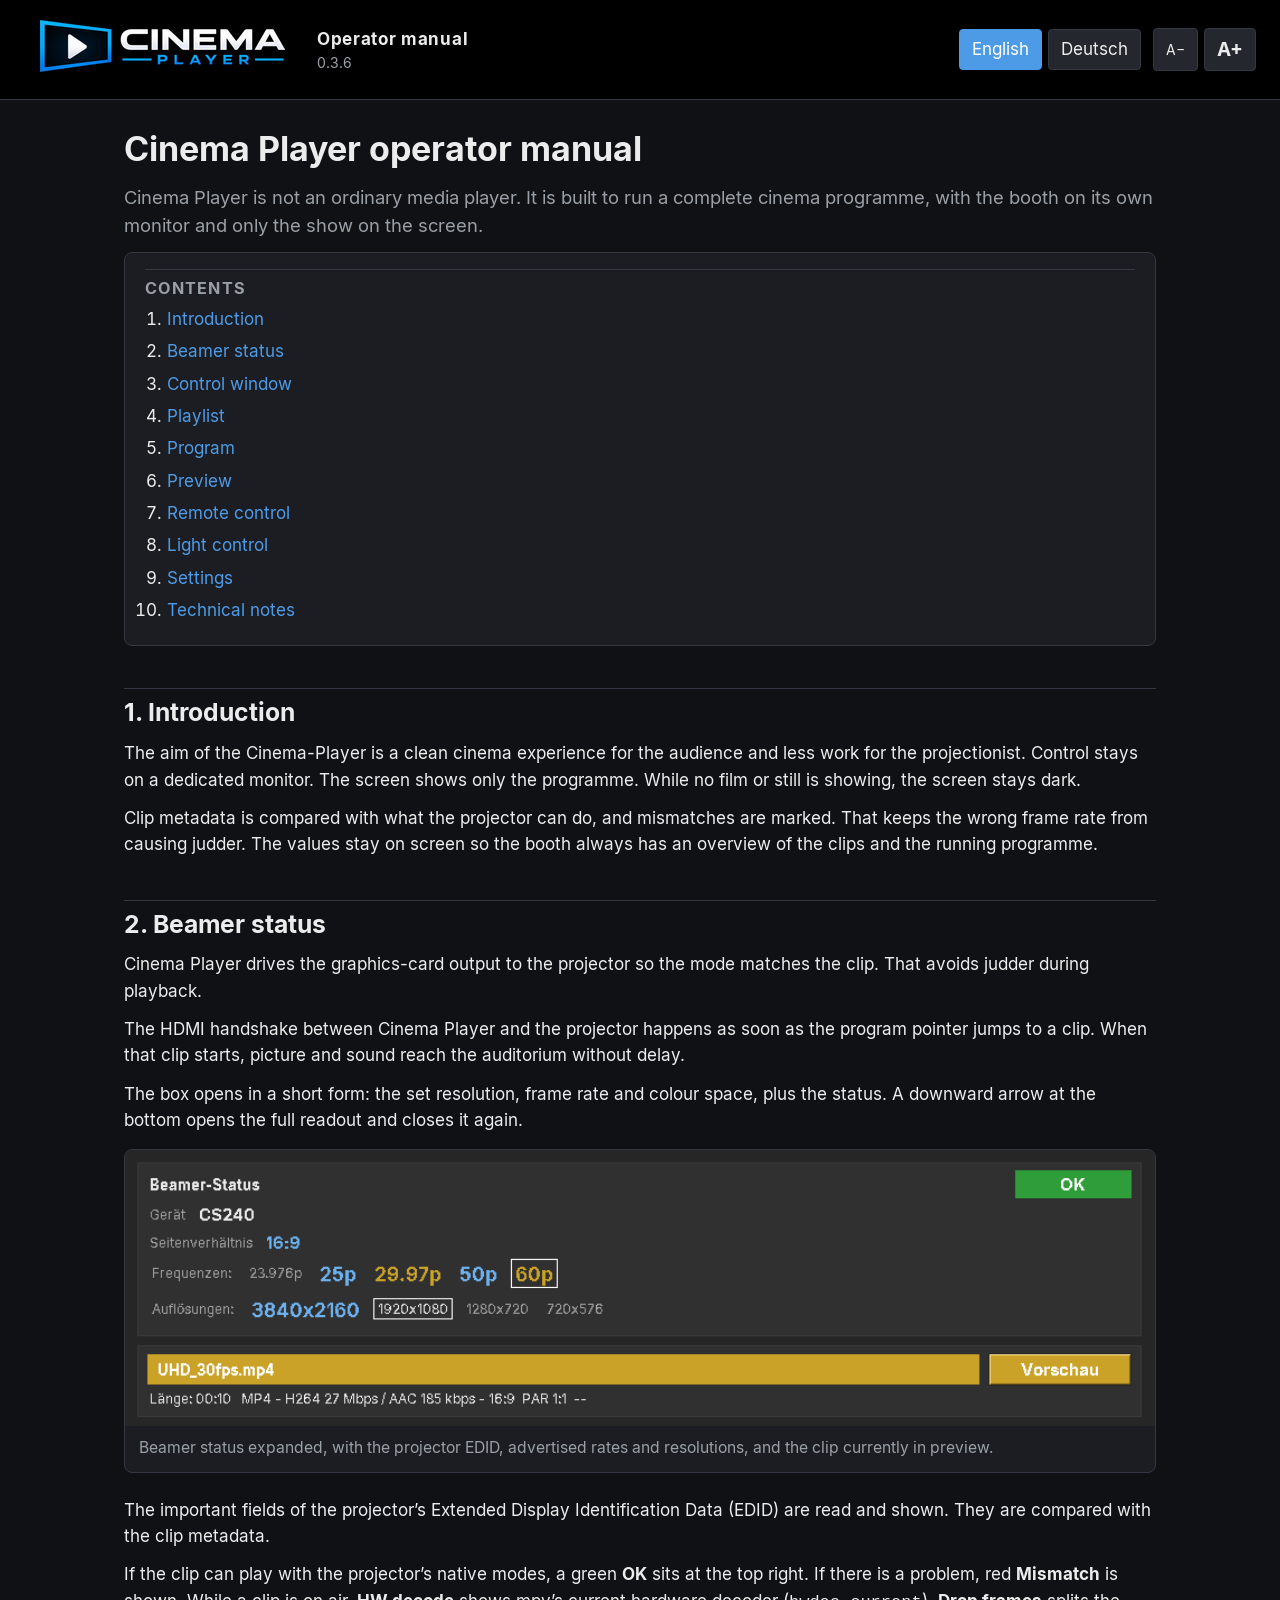
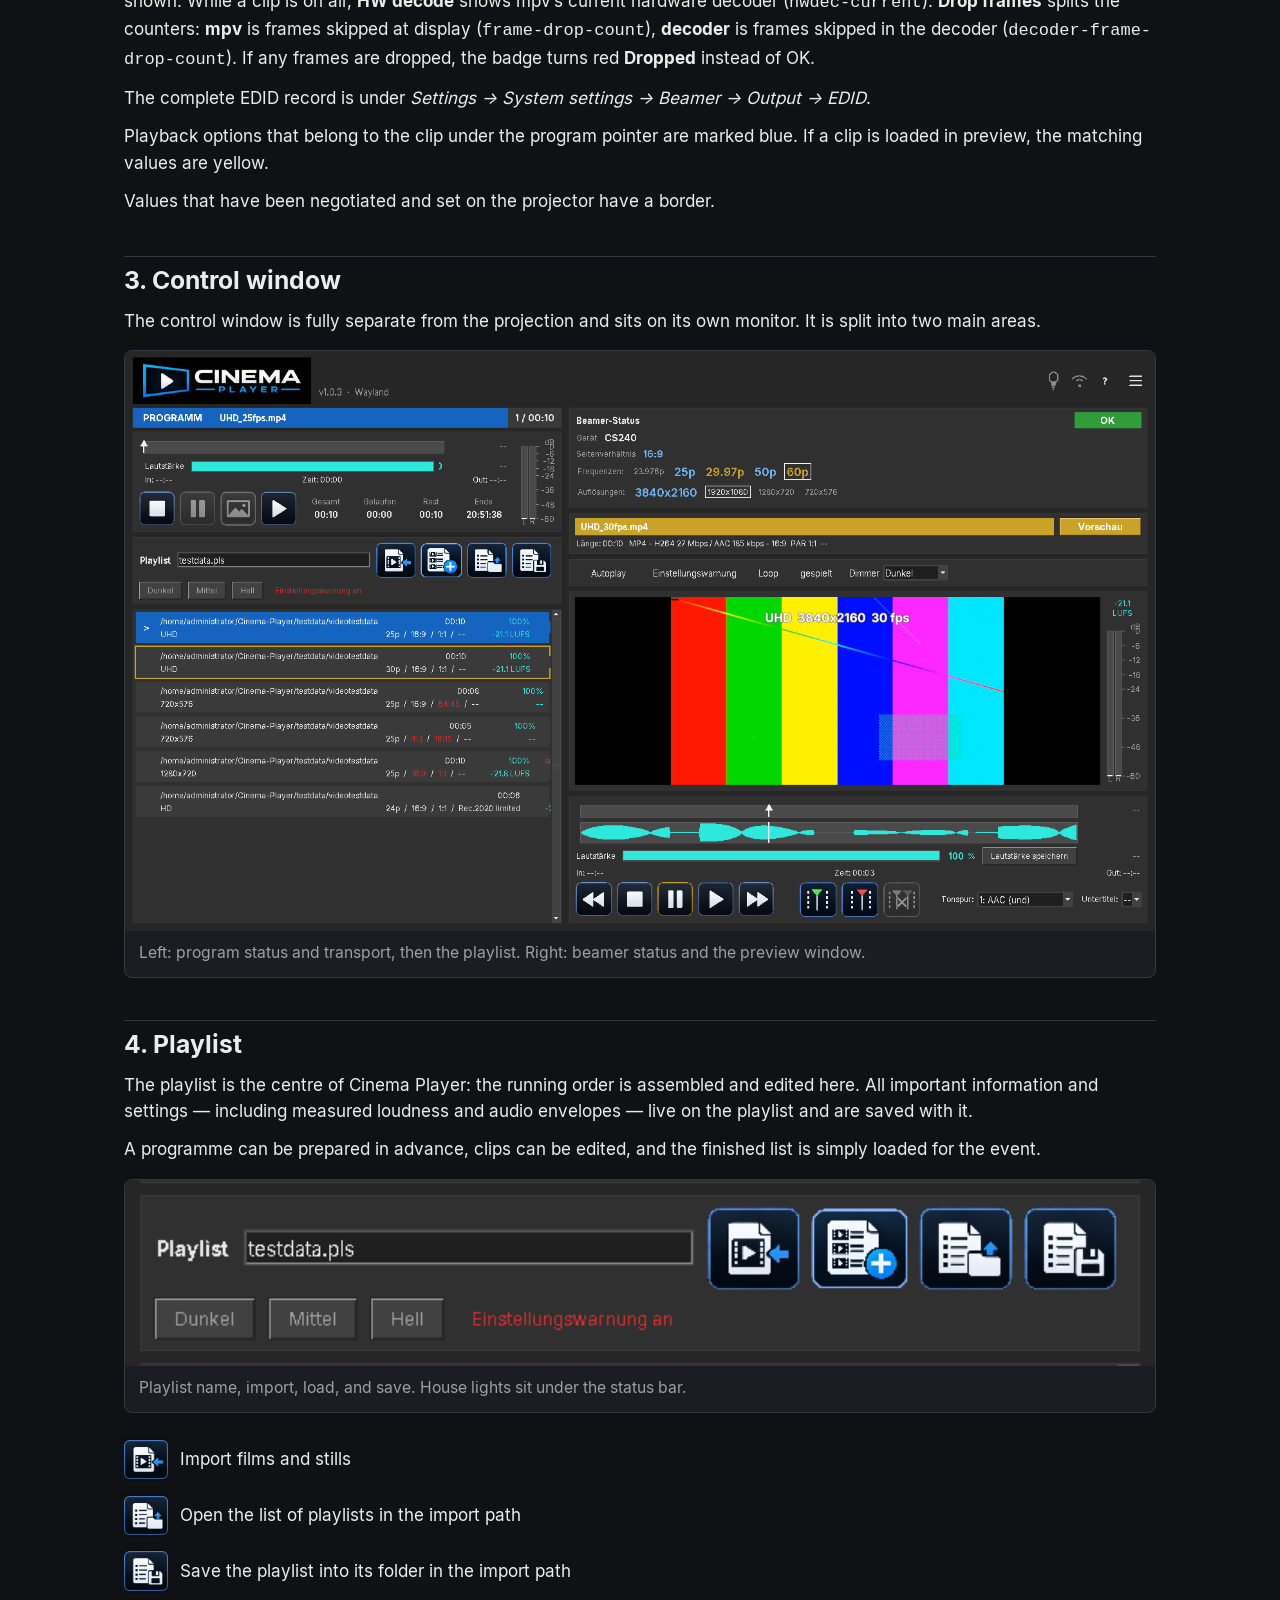
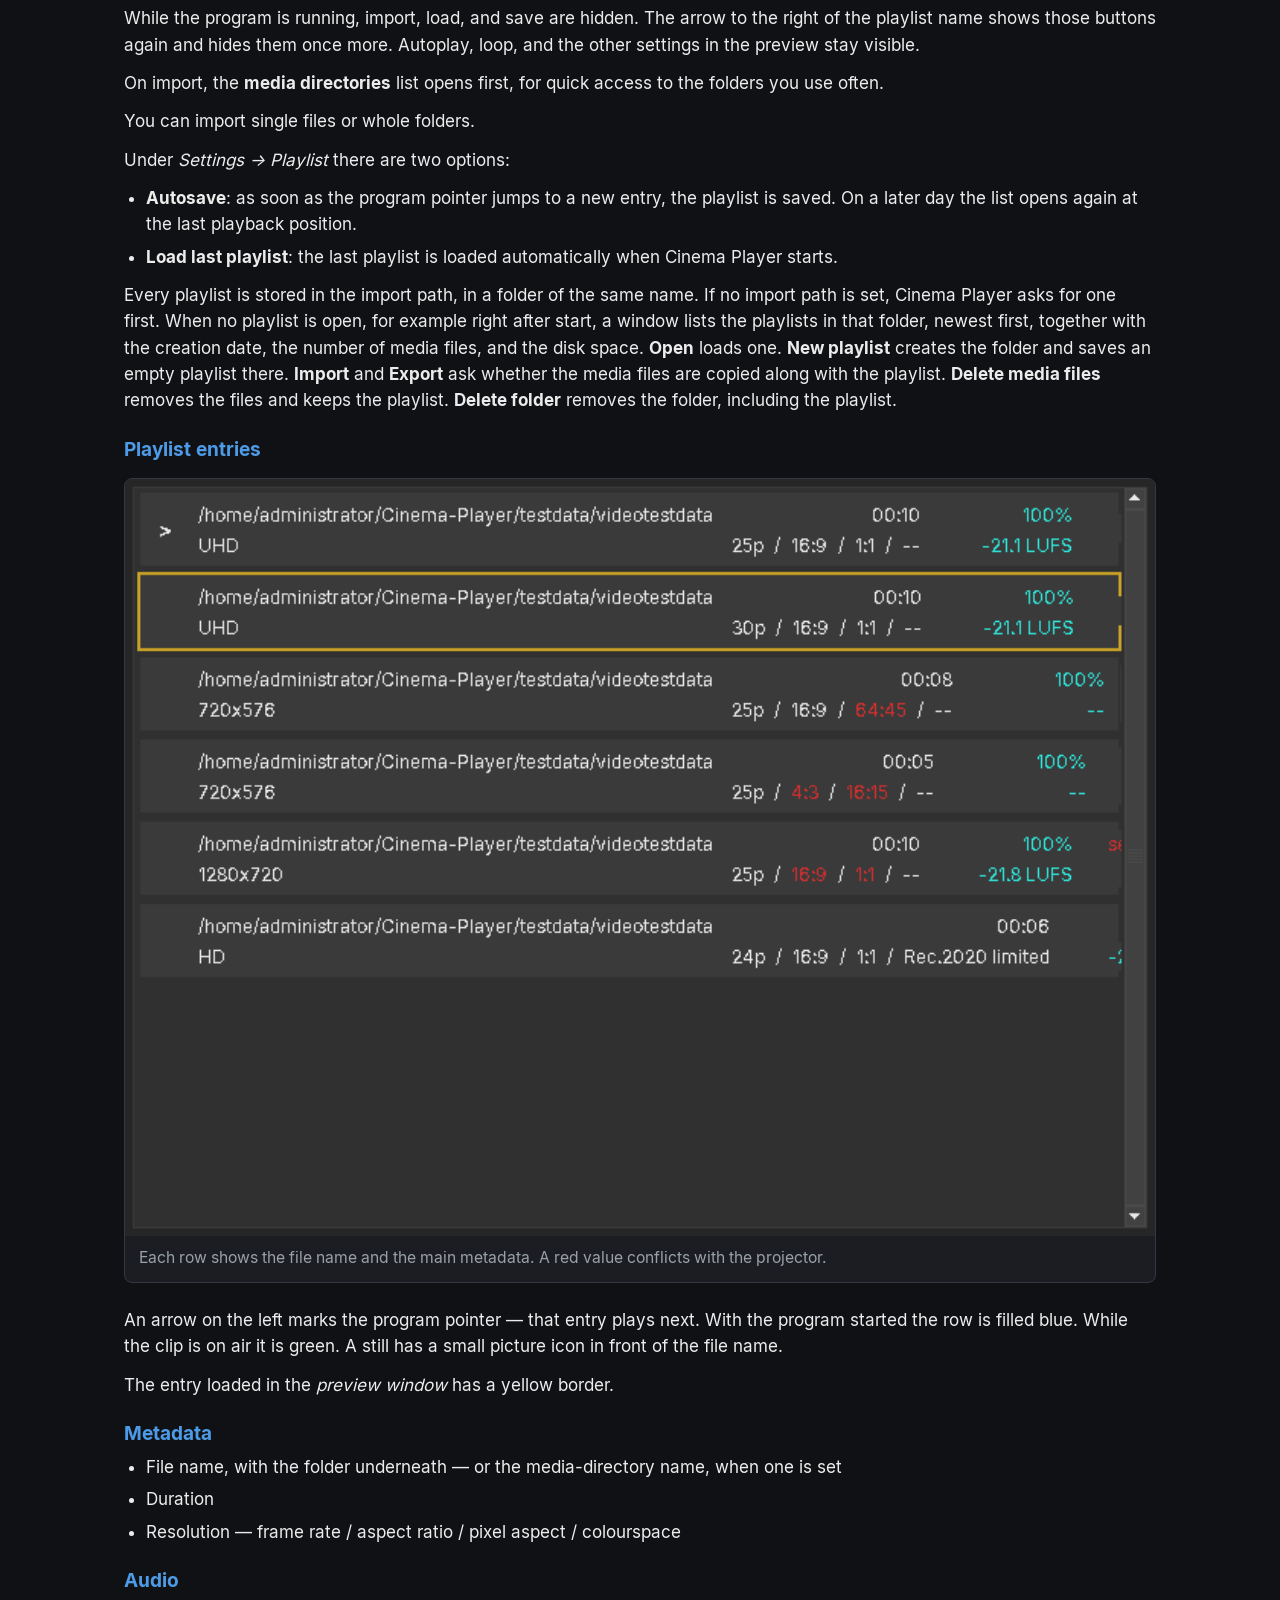
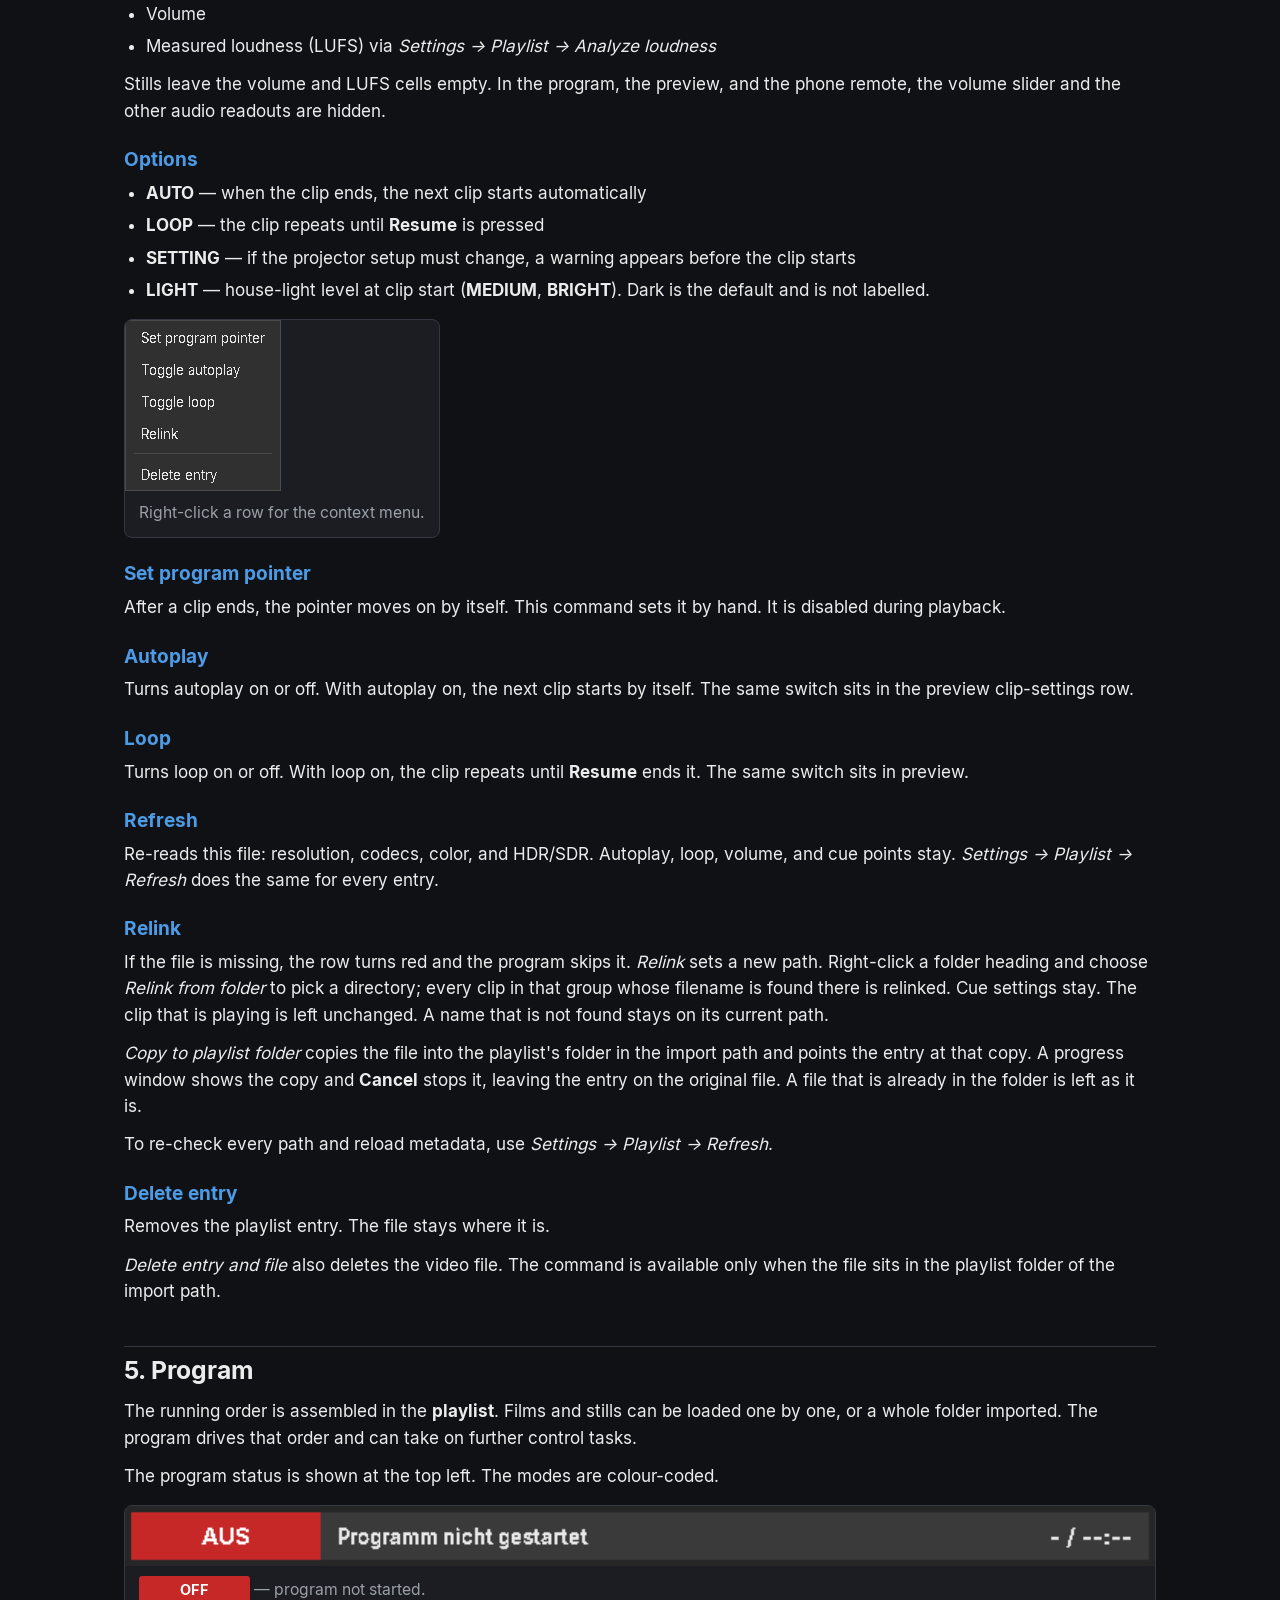
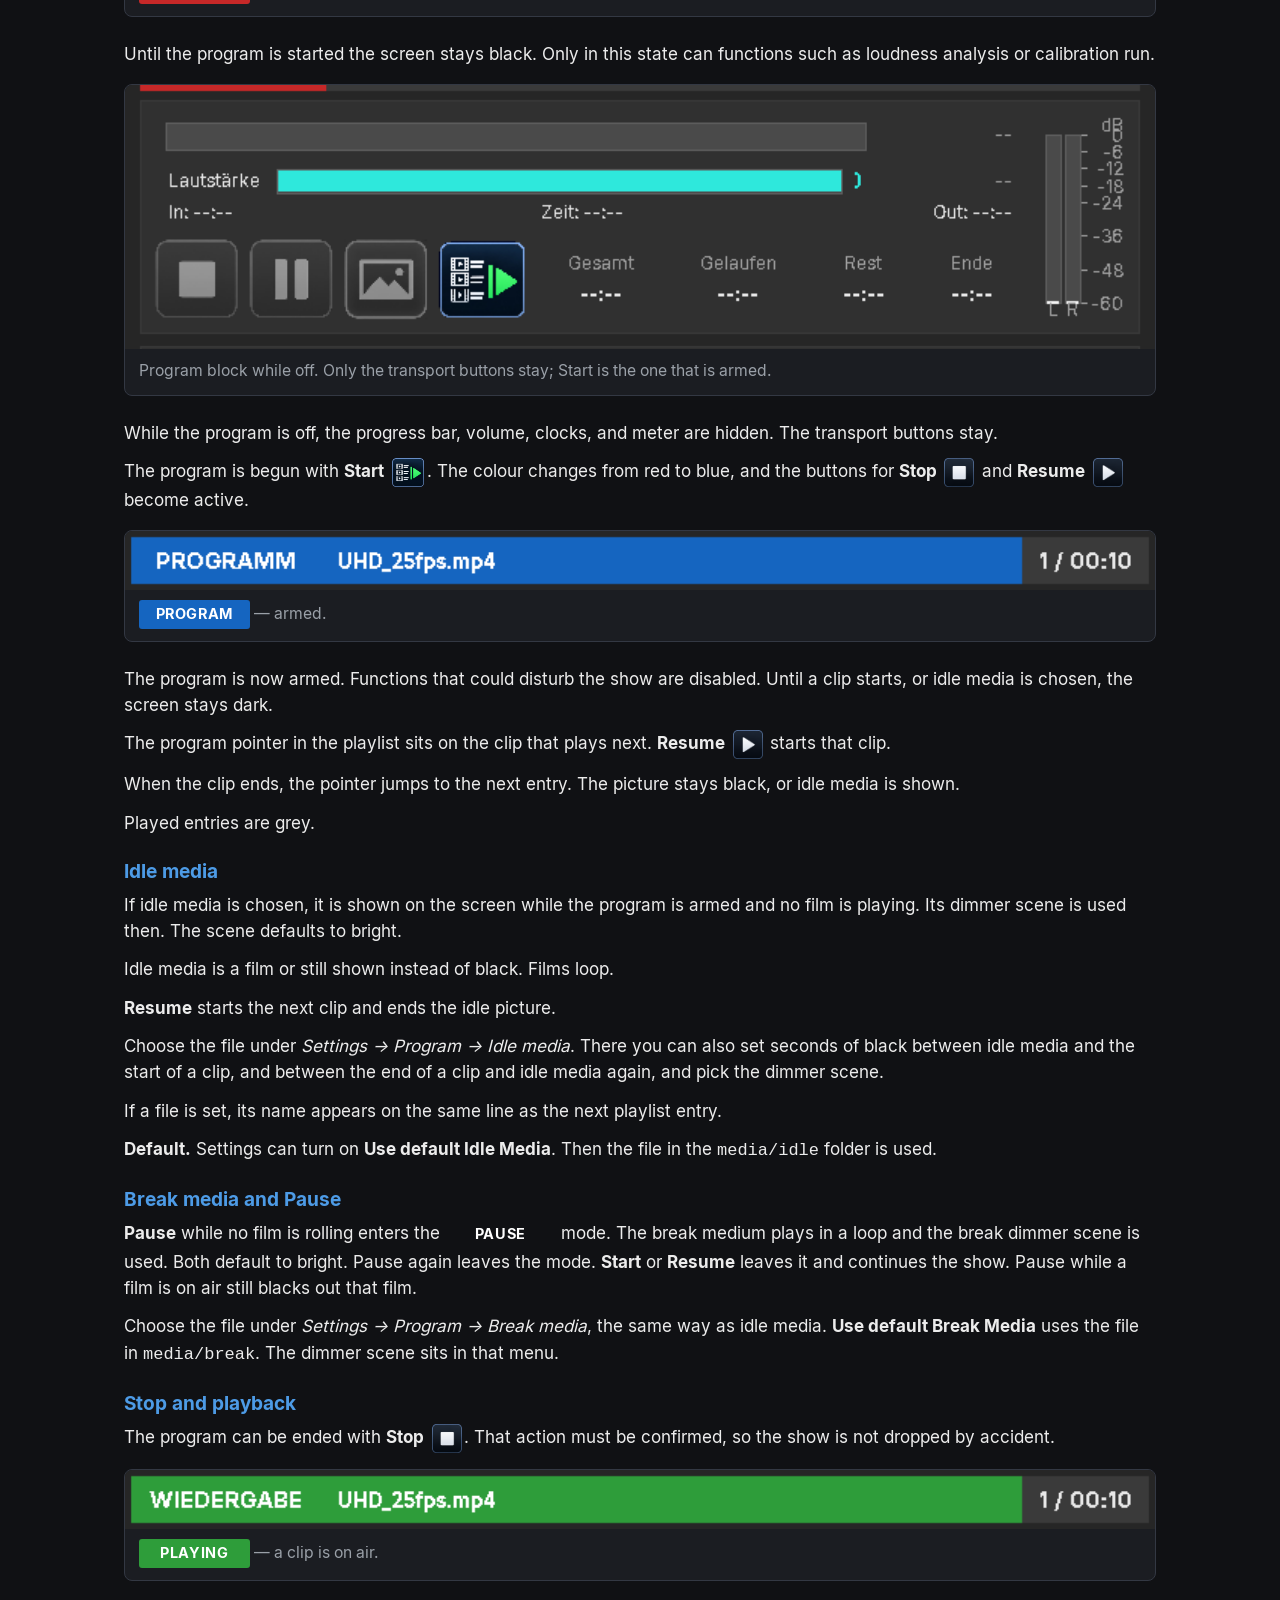
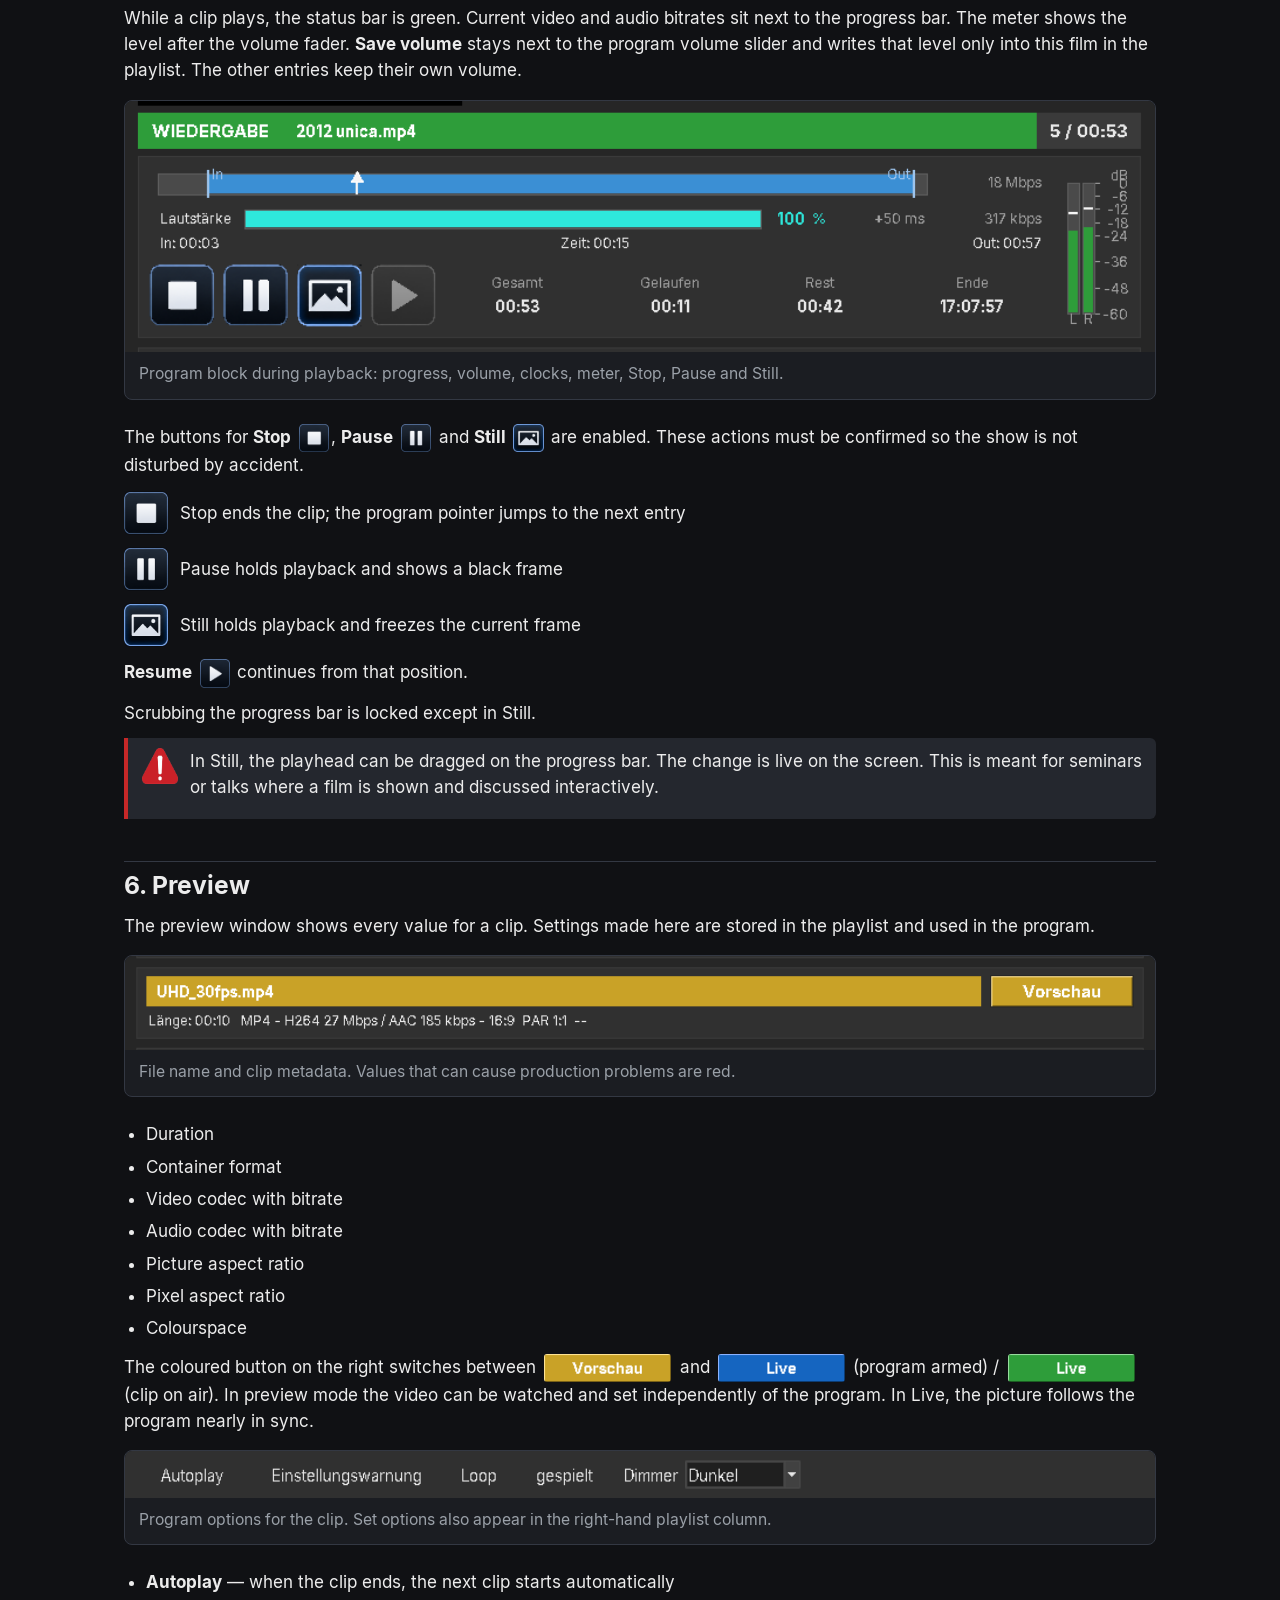
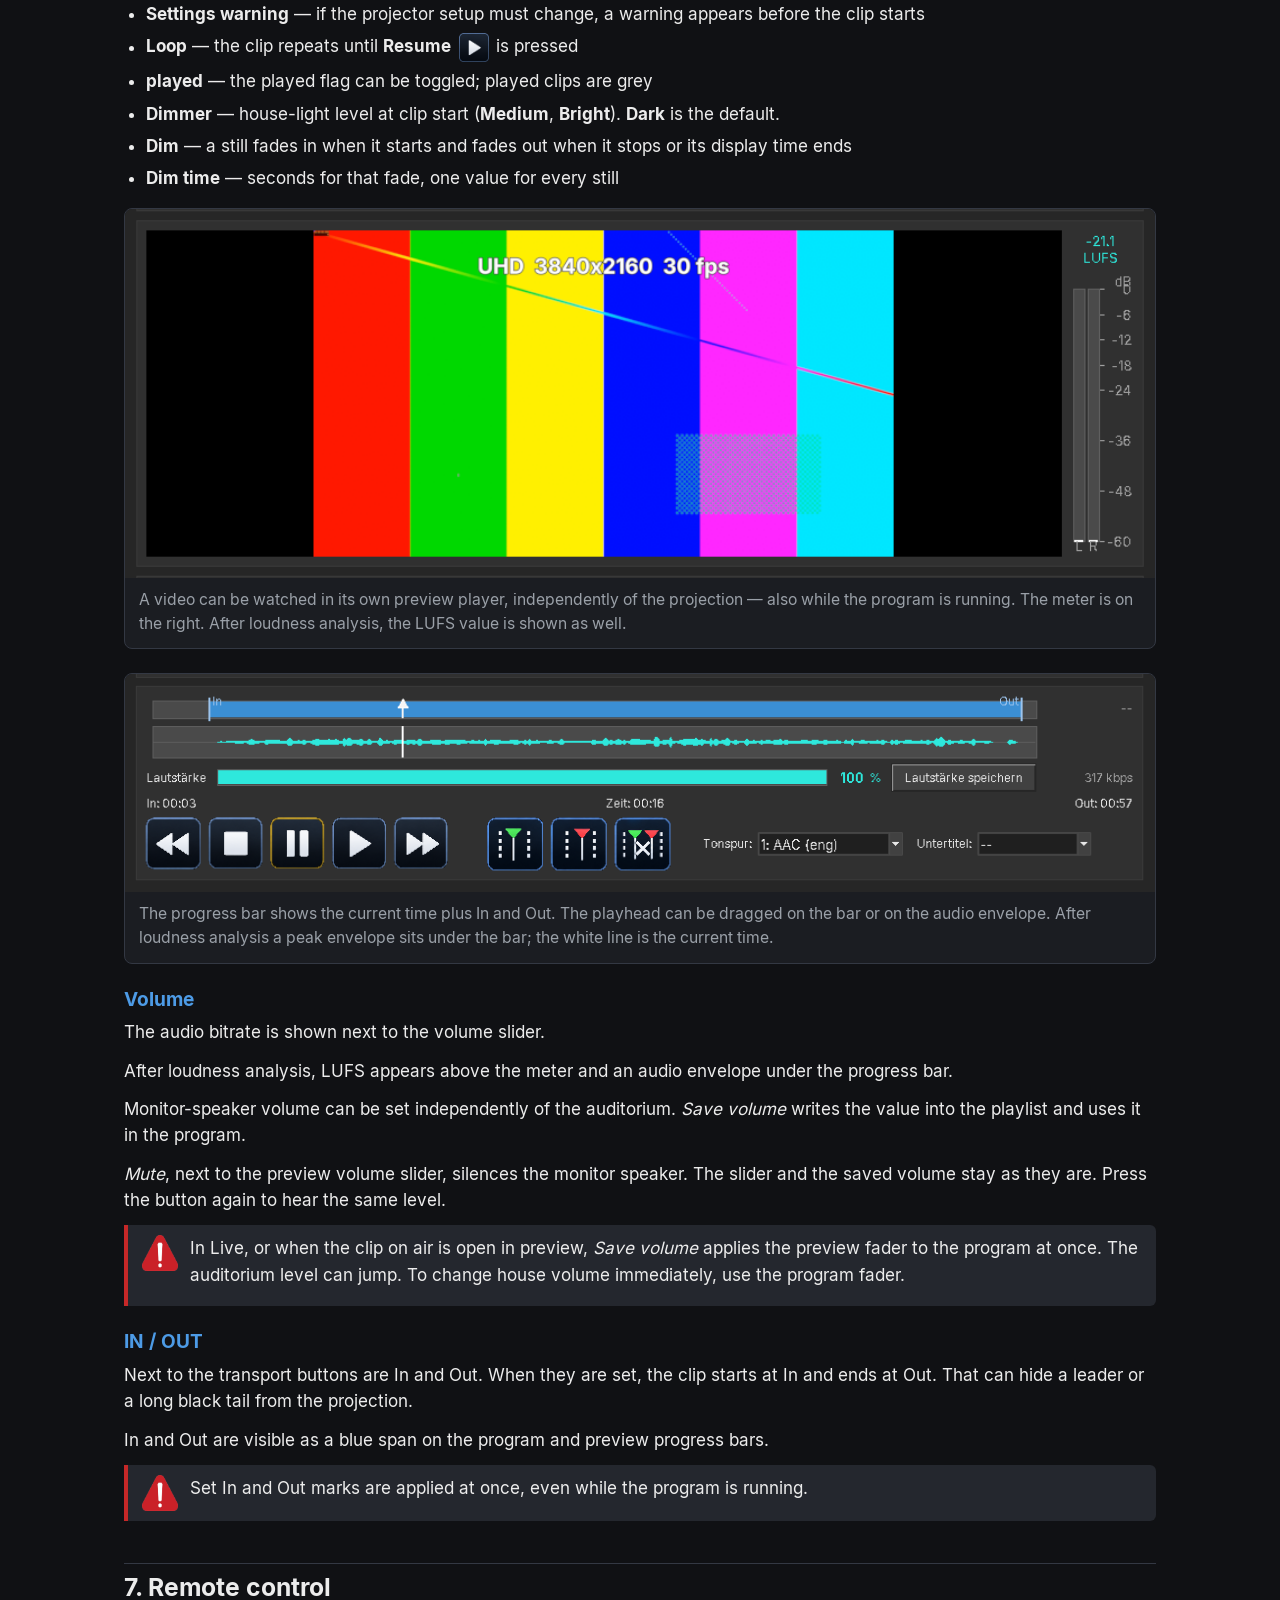
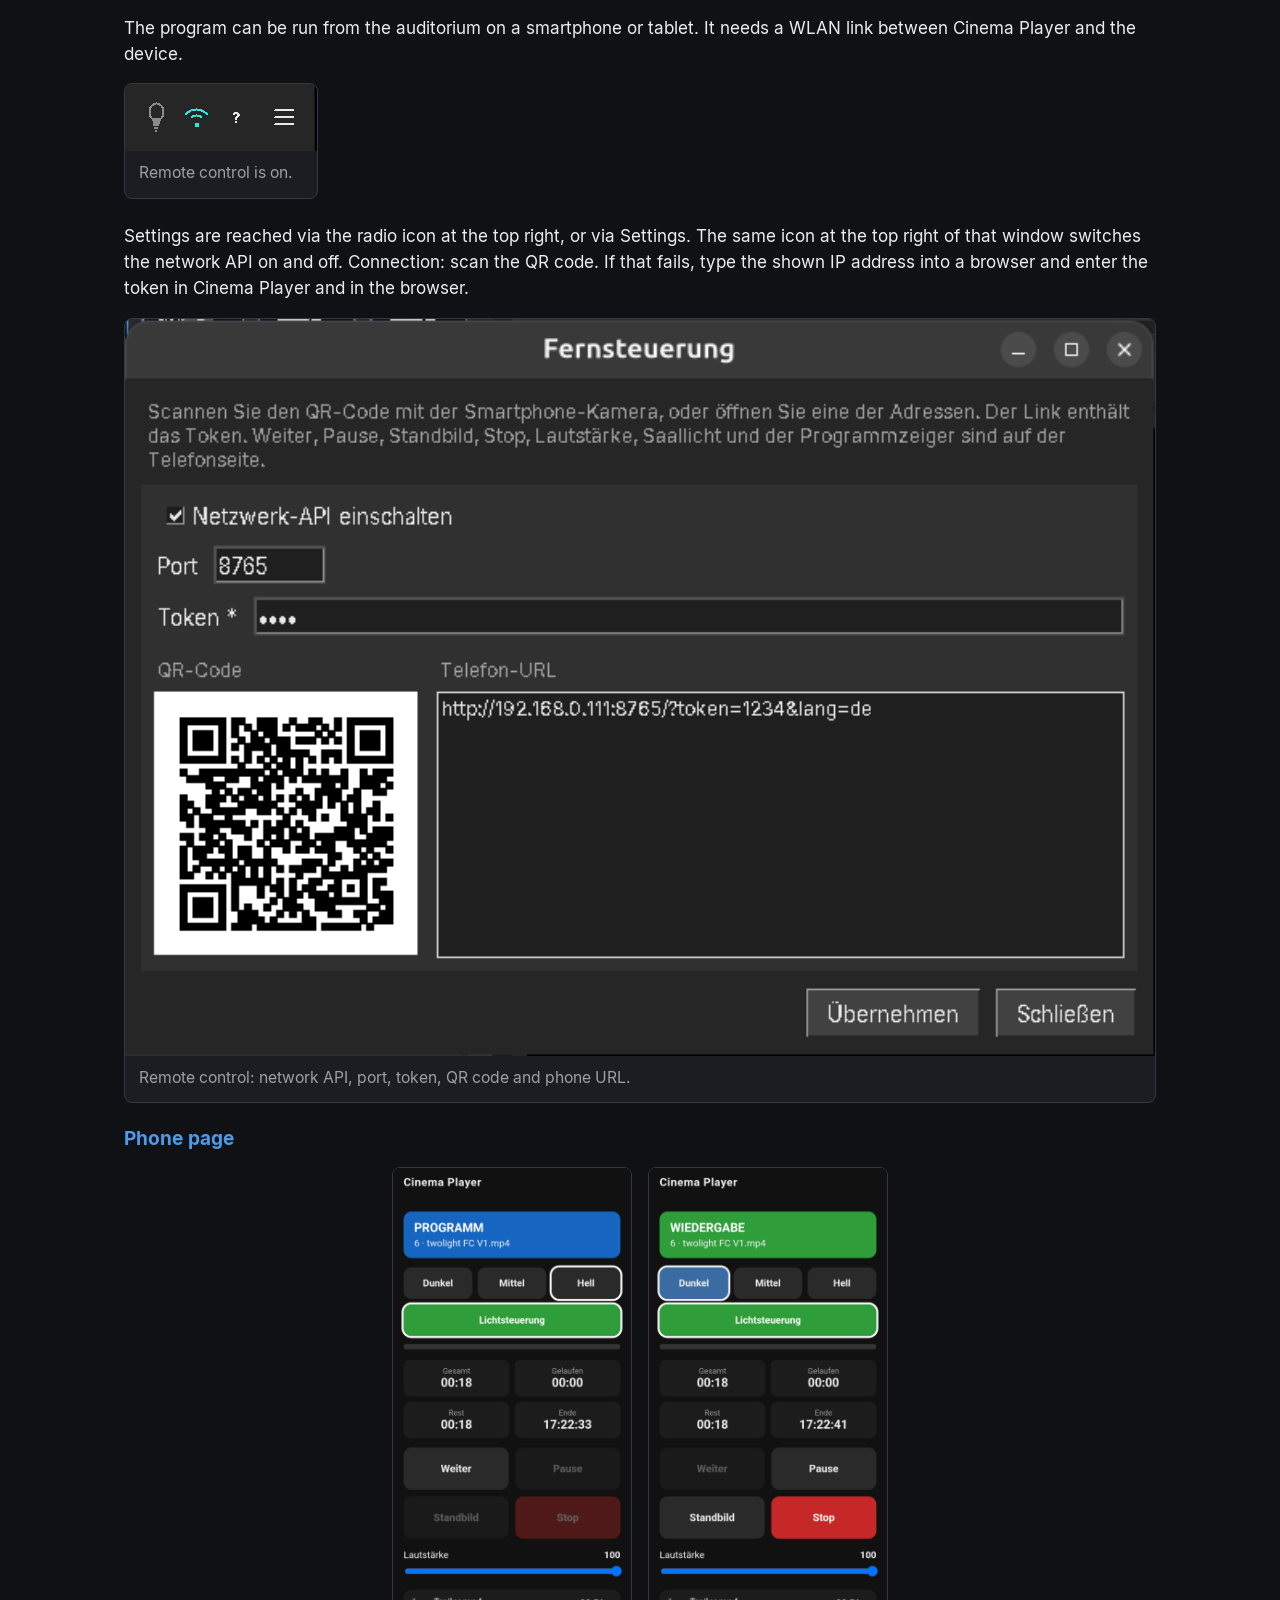
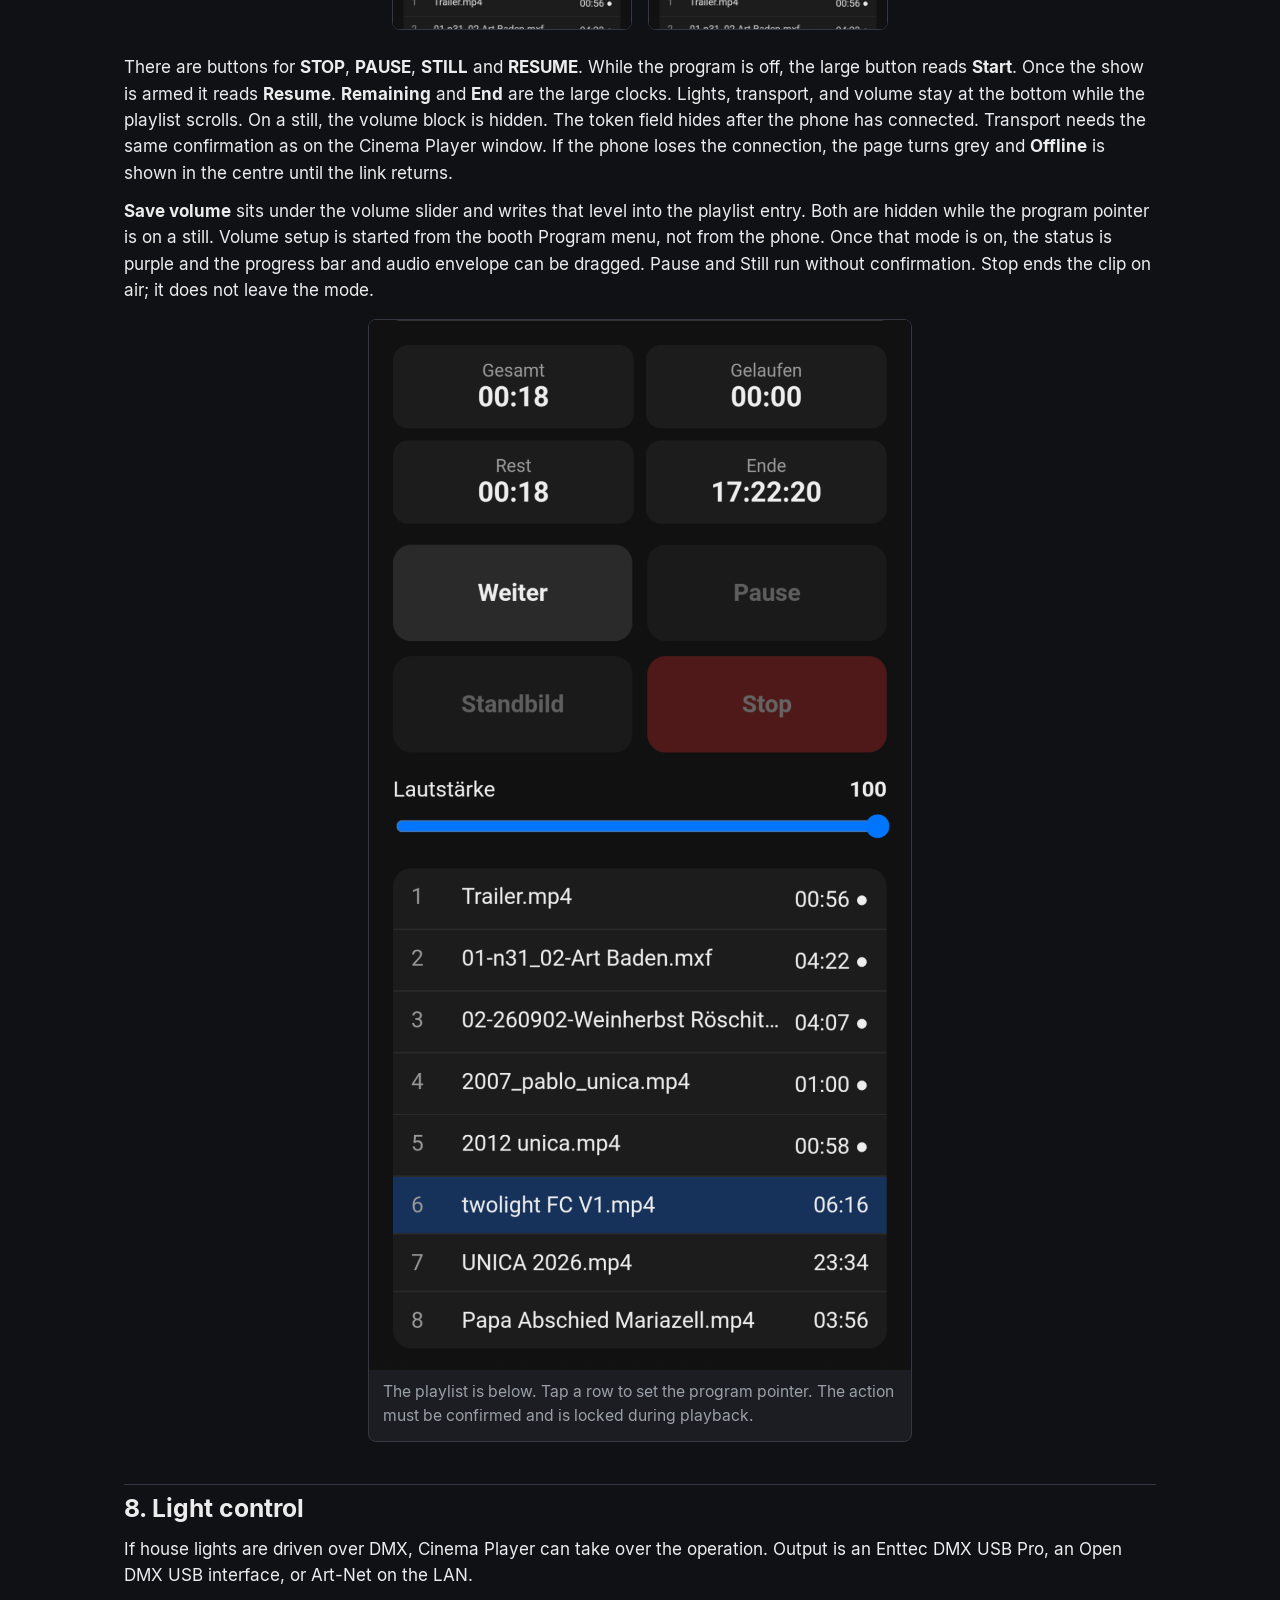
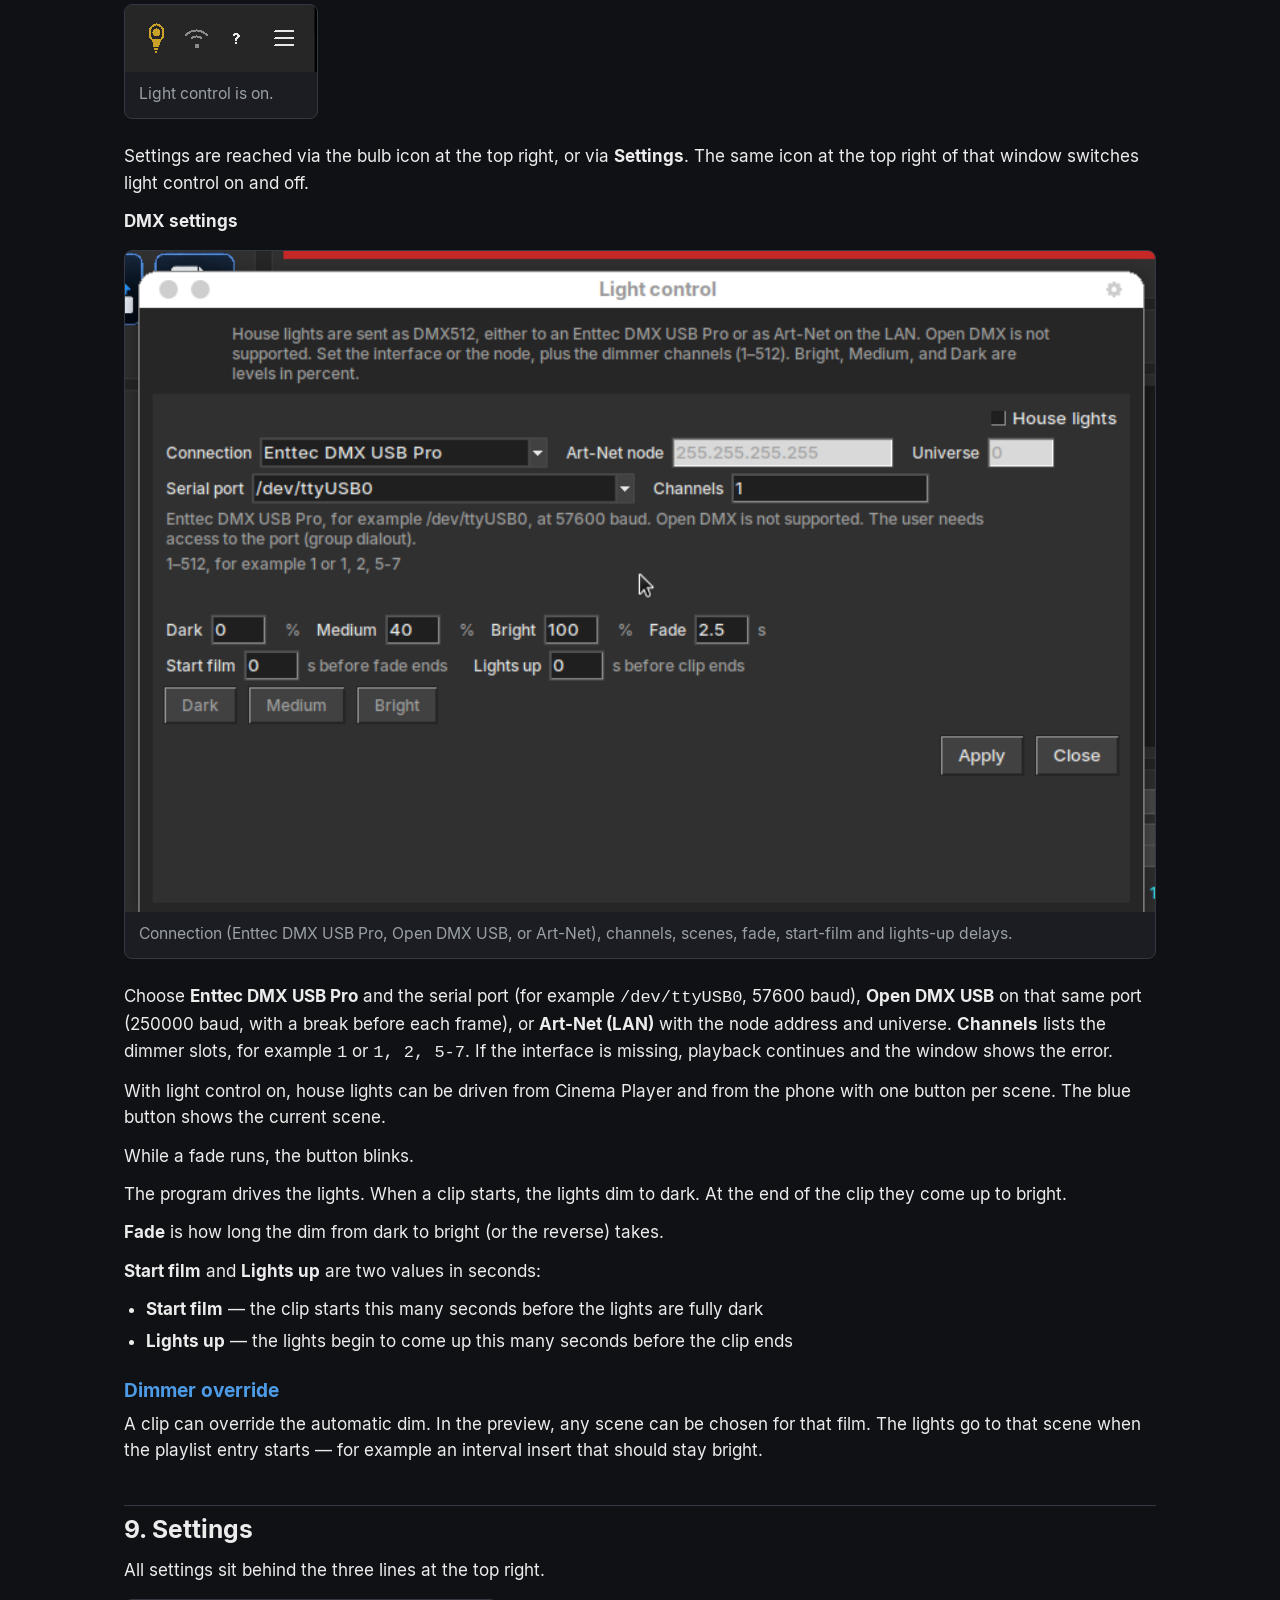
==== manual/index.html @ ecdc2405 "Merge pause mode and break media into main. Keep the projector-ready transport gates from main and t" ====
<!DOCTYPE html>
<html lang="de">
<head>
  <meta charset="utf-8">
  <meta name="viewport" content="width=device-width, initial-scale=1">
  <title>Cinema Player — Bedienungsanleitung</title>
  <link rel="icon" href="images/logo-icon.png">
  <link rel="stylesheet" href="style.css">
</head>
<body>
  <header class="top">
    <a class="logo" href="#anfang">
      <img src="images/logo-header.png" alt="Cinema Player">
    </a>
    <div class="title">
      <span data-lang="en">Operator manual</span>
      <span data-lang="de">Bedienungs-Anleitung</span>
      <span class="ver">0.3.6</span>
    </div>
    <div class="page-tools">
      <div class="lang-switch">
        <button type="button" data-set-lang="en">English</button>
        <button type="button" data-set-lang="de">Deutsch</button>
      </div>
      <div class="type-size" role="group">
        <button type="button" class="type-smaller" data-type-delta="-1">A−</button>
        <button type="button" class="type-larger" data-type-delta="1">A+</button>
      </div>
    </div>
  </header>

  <main class="wrap">
    <h1>
      <span data-lang="en">Cinema Player operator manual</span>
      <span data-lang="de">Cinema Player Bedienungsanleitung</span>
    </h1>
    <p class="lead" data-lang="en">Cinema Player is not an ordinary media player. It is built to run a complete cinema programme, with the booth on its own monitor and only the show on the screen.</p>
    <p class="lead" data-lang="de">Der Cinema Player ist kein gewöhnlicher Mediaplayer, sondern bietet Funktionen, um einen kompletten Programmablauf in einer Kinoumgebung steuern zu können.</p>

    <nav class="toc">
      <h2 data-lang="en">Contents</h2>
      <h2 data-lang="de">Inhalt</h2>
      <ol>
        <li><a href="#intro" data-lang="en">Introduction</a><a href="#intro" data-lang="de">Einleitung</a></li>
        <li><a href="#beamer" data-lang="en">Beamer status</a><a href="#beamer" data-lang="de">Beamerstatus</a></li>
        <li><a href="#layout" data-lang="en">Control window</a><a href="#layout" data-lang="de">Bedienoberfläche</a></li>
        <li><a href="#playlist" data-lang="en">Playlist</a><a href="#playlist" data-lang="de">Playlist</a></li>
        <li><a href="#program" data-lang="en">Program</a><a href="#program" data-lang="de">Programmablauf</a></li>
        <li><a href="#preview" data-lang="en">Preview</a><a href="#preview" data-lang="de">Vorschau</a></li>
        <li><a href="#remote" data-lang="en">Remote control</a><a href="#remote" data-lang="de">Fernsteuerung</a></li>
        <li><a href="#lights" data-lang="en">Light control</a><a href="#lights" data-lang="de">Lichtsteuerung</a></li>
        <li><a href="#settings" data-lang="en">Settings</a><a href="#settings" data-lang="de">Einstellungen</a></li>
        <li><a href="#tech" data-lang="en">Technical notes</a><a href="#tech" data-lang="de">Technik</a></li>
      </ol>
    </nav>

    <h2 id="intro">
      <span data-lang="en">1. Introduction</span>
      <span data-lang="de">1. Einleitung</span>
    </h2>
    <p data-lang="en">The aim of the Cinema-Player is a clean cinema experience for the audience and less work for the projectionist. Control stays on a dedicated monitor. The screen shows only the programme. While no film or still is showing, the screen stays dark.</p>
    <p data-lang="de">Ziel des Cinema-Players ist es, ein perfektes Kinoerlebnis für das Publikum zu bieten und gleichzeitig den Vorführer zu entlasten. Die Steuerung erfolgt über einen eigenen Monitor, während auf der Leinwand ausschließlich der Programminhalt zu sehen ist. Solange kein Film oder Bild gezeigt wird, bleibt die Leinwand dunkel.</p>
    <p data-lang="en">Clip metadata is compared with what the projector can do, and mismatches are marked. That keeps the wrong frame rate from causing judder. The values stay on screen so the booth always has an overview of the clips and the running programme.</p>
    <p data-lang="de">Die Metadaten der Filme und die Möglichkeiten des Beamers werden verglichen und Inkompatibilitäten markiert. So wird verhindert, dass es durch falsche Bildraten zu einer ruckelnden Wiedergabe kommt. Alle Werte werden dargestellt, um immer einen Überblick über die Filme und das laufende Programm zu haben.</p>

    <h2 id="beamer">
      <span data-lang="en">2. Beamer status</span>
      <span data-lang="de">2. Beamerstatus</span>
    </h2>
    <p data-lang="en">Cinema Player drives the graphics-card output to the projector so the mode matches the clip. That avoids judder during playback.</p>
    <p data-lang="de">Der Cinema Player steuert den Ausgang zum Beamer der Grafikkarte so, dass immer die passenden Einstellungen zum jeweiligen Film vorliegen. Damit wird vermieden, dass es bei der Wiedergabe zu ruckelnden Bildern kommt.</p>
    <p data-lang="en">The HDMI handshake between Cinema Player and the projector happens as soon as the program pointer jumps to a clip. When that clip starts, picture and sound reach the auditorium without delay.</p>
    <p data-lang="de">Das HDMI-Handshake zwischen Cinema Player und Beamer erfolgt, sobald der Programmzeiger auf einen Film springt. Wird der Film gestartet, kommt Bild und Ton ohne Verzögerung im Kinosaal an.</p>
    <p data-lang="en">The box opens in a short form: the set resolution, frame rate and colour space, plus the status. A downward arrow at the bottom opens the full readout and closes it again.</p>
    <p data-lang="de">Der Kasten öffnet sich in kurzer Form: die eingestellte Auflösung, die Bildrate, der Farbraum und der Status. Ein Pfeil nach unten am unteren Rand öffnet die vollständige Anzeige und schließt sie wieder.</p>
    <figure>
      <img src="images/guide/beamer-status.png" alt="Beamer status with OK, rates and preview clip">
      <figcaption data-lang="en">Beamer status expanded, with the projector EDID, advertised rates and resolutions, and the clip currently in preview.</figcaption>
      <figcaption data-lang="de">Beamerstatus aufgeklappt, mit EDID des Beamers, gemeldeten Frequenzen und Auflösungen sowie dem Clip in der Vorschau.</figcaption>
    </figure>
    <p data-lang="en">The important fields of the projector’s Extended Display Identification Data (EDID) are read and shown. They are compared with the clip metadata.</p>
    <p data-lang="de">Die wichtigsten Daten des Extended Display Identification Data (EDID) des Beamers werden ausgelesen und angezeigt. Die Werte werden mit den Metadaten der Filme verglichen.</p>
    <p data-lang="en">If the clip can play with the projector’s native modes, a green <strong>OK</strong> sits at the top right. If there is a problem, red <strong>Mismatch</strong> is shown. While a clip is on air, <strong>HW decode</strong> shows mpv’s current hardware decoder (<code>hwdec-current</code>). <strong>Drop frames</strong> splits the counters: <strong>mpv</strong> is frames skipped at display (<code>frame-drop-count</code>), <strong>decoder</strong> is frames skipped in the decoder (<code>decoder-frame-drop-count</code>). If any frames are dropped, the badge turns red <strong>Dropped</strong> instead of OK.</p>
    <p data-lang="de">Kann ein Film mit nativen Einstellungen des Beamers gezeigt werden, ist rechts oben ein grünes <strong>OK</strong> zu sehen. Bei einem Problem wird <strong>Abweichung</strong> in rot gezeigt. Während der Wiedergabe zeigt <strong>HW-Dekodierung</strong> den aktuellen Hardware-Decoder von mpv (<code>hwdec-current</code>). Bei <strong>Dropframes</strong> steht <strong>mpv</strong> für Bilder, die der Player bei der Ausgabe überspringt (<code>frame-drop-count</code>), und <strong>Decoder</strong> für Bilder, die der Decoder nicht schafft (<code>decoder-frame-drop-count</code>). Werden Bilder verworfen, steht statt OK rot <strong>Dropped</strong>.</p>
    <p data-lang="en">The complete EDID record is under <em>Settings → System settings → Beamer → Output → EDID</em>.</p>
    <p data-lang="de">Der komplette EDID-Datensatz kann in den Einstellungen unter <em>Einstellungen → Systemeinstellungen → Beamer → Ausgang → EDID</em> abgerufen werden.</p>
    <p data-lang="en">Playback options that belong to the clip under the program pointer are marked blue. If a clip is loaded in preview, the matching values are yellow.</p>
    <p data-lang="de">Die theoretisch möglichen Wiedergabeoptionen des aktuellen Films, auf dem der Programmzeiger steht, sind blau markiert. Ist ein Film als Vorschau gewählt, werden die entsprechenden Werte gelb dargestellt.</p>
    <p data-lang="en">Values that have been negotiated and set on the projector have a border.</p>
    <p data-lang="de">Die Werte, die mit dem Beamer ausgehandelt und eingestellt sind, werden umrandet.</p>

    <h2 id="layout">
      <span data-lang="en">3. Control window</span>
      <span data-lang="de">3. Bedienoberfläche</span>
    </h2>
    <p data-lang="en">The control window is fully separate from the projection and sits on its own monitor. It is split into two main areas.</p>
    <p data-lang="de">Die Bedienoberfläche ist vollständig von der Projektion getrennt und wird auf einem eigenen Monitor angezeigt. Sie ist in zwei Hauptbereiche aufgeteilt.</p>
    <figure>
      <img src="images/guide/overview.png" alt="Cinema Player control window">
      <figcaption data-lang="en">Left: program status and transport, then the playlist. Right: beamer status and the preview window.</figcaption>
      <figcaption data-lang="de">Links der Programmstatus und die Ablaufsteuerung, darunter die Playlist mit den Medieninhalten. Rechts der Beamerstatus und darunter das Vorschaufenster.</figcaption>
    </figure>

    <h2 id="playlist">
      <span data-lang="en">4. Playlist</span>
      <span data-lang="de">4. Playlist</span>
    </h2>
    <p data-lang="en">The playlist is the centre of Cinema Player: the running order is assembled and edited here. All important information and settings — including measured loudness and audio envelopes — live on the playlist and are saved with it.</p>
    <p data-lang="de">Die Playlist ist das zentrale Element im Cinema Player, in dem der Programmablauf zusammengestellt und bearbeitet wird. Alle wichtigen Informationen und Einstellungen, bis zu den berechneten Lautheitswerten und Audio-Hüllkurven, sind in der Playlist enthalten und werden mit ihr gespeichert.</p>
    <p data-lang="en">A programme can be prepared in advance, clips can be edited, and the finished list is simply loaded for the event.</p>
    <p data-lang="de">So lässt sich ein Programmablauf im Vorhinein zusammenstellen, die Filme bearbeiten und die fertige Zusammenstellung bei der Veranstaltung einfach laden.</p>
    <figure>
      <img src="images/guide/playlist-tools.png" alt="Playlist toolbar">
      <figcaption data-lang="en">Playlist name, import, load, and save. House lights sit under the status bar.</figcaption>
      <figcaption data-lang="de">Playlist-Name, Import, Laden und Speichern. Das Saallicht sitzt unter der Statuszeile.</figcaption>
    </figure>
    <div class="icon-row">
      <img src="images/guide/icon-import.png" alt="">
      <p data-lang="en">Import films and stills</p>
      <p data-lang="de">Filme und Bilder importieren</p>
    </div>
    <div class="icon-row">
      <img src="images/guide/icon-load.png" alt="">
      <p data-lang="en">Open the list of playlists in the import path</p>
      <p data-lang="de">Die Liste der Playlists im Importverzeichnis öffnen</p>
    </div>
    <div class="icon-row">
      <img src="images/guide/icon-save.png" alt="">
      <p data-lang="en">Save the playlist into its folder in the import path</p>
      <p data-lang="de">Die Playlist in ihren Ordner im Importverzeichnis speichern</p>
    </div>
    <p data-lang="en">While the program is running, import, load, and save are hidden. The arrow to the right of the playlist name shows those buttons again and hides them once more. Autoplay, loop, and the other settings in the preview stay visible.</p>
    <p data-lang="de">Solange das Programm läuft, sind Import, Laden und Speichern ausgeblendet. Der Pfeil rechts neben dem Playlistnamen blendet diese Schaltflächen wieder ein und auch wieder aus. Autoplay, Loop und die übrigen Einstellungen in der Vorschau bleiben sichtbar.</p>
    <p data-lang="en">On import, the <strong>media directories</strong> list opens first, for quick access to the folders you use often.</p>
    <p data-lang="de">Beim Import von Medien öffnet sich die Auswahl der <strong>Medienverzeichnisse</strong>, die einen schnellen Zugang zu den wichtigen Speicherorten ermöglichen.</p>
    <p data-lang="en">You can import single files or whole folders.</p>
    <p data-lang="de">Es lassen sich einzelne Dateien oder ganze Verzeichnisse in die Playlist importieren.</p>
    <p data-lang="en">Under <em>Settings → Playlist</em> there are two options:</p>
    <p data-lang="de">In den Einstellungen finden sich unter <em>Einstellungen → Playlist</em> zwei Optionen.</p>
    <ul>
      <li data-lang="en"><strong>Autosave</strong>: as soon as the program pointer jumps to a new entry, the playlist is saved. On a later day the list opens again at the last playback position.</li>
      <li data-lang="de"><strong>Automatisch speichern</strong>: Sobald der Programmzeiger im Ablauf auf einen neuen Eintrag springt, wird die Playlist gespeichert. An einem Folgetag steht die Playlist beim erneuten Laden automatisch an der Stelle der letzten Wiedergabe.</li>
      <li data-lang="en"><strong>Load last playlist</strong>: the last playlist is loaded automatically when Cinema Player starts.</li>
      <li data-lang="de"><strong>Letzte Playlist laden</strong>: Die letzte Playlist wird beim Start des Cinema Players automatisch geladen.</li>
    </ul>
    <p data-lang="en">Every playlist is stored in the import path, in a folder of the same name. If no import path is set, Cinema Player asks for one first. When no playlist is open, for example right after start, a window lists the playlists in that folder, newest first, together with the creation date, the number of media files, and the disk space. <strong>Open</strong> loads one. <strong>New playlist</strong> creates the folder and saves an empty playlist there. <strong>Import</strong> and <strong>Export</strong> ask whether the media files are copied along with the playlist. <strong>Delete media files</strong> removes the files and keeps the playlist. <strong>Delete folder</strong> removes the folder, including the playlist.</p>
    <p data-lang="de">Jede Playlist liegt im Importverzeichnis, in einem Unterordner mit demselben Namen. Ist noch kein Importverzeichnis festgelegt, wird es vorher in einem Dialog gewählt. Ist keine Playlist geöffnet, zum Beispiel direkt nach dem Start, zeigt ein Fenster die Playlists in diesem Verzeichnis, die neueste oben, zusammen mit dem Erstellungsdatum, der Anzahl der Mediendateien und dem Speicherbedarf. <strong>Öffnen</strong> lädt eine davon. <strong>Neue Playlist</strong> legt den Unterordner an und speichert die Playlist dort. <strong>Importieren</strong> und <strong>Exportieren</strong> fragen, ob die Mediendateien mit der Playlist kopiert werden. <strong>Mediendateien löschen</strong> entfernt die Dateien und behält die Playlist. <strong>Verzeichnis löschen</strong> entfernt den Ordner einschließlich der Playlist.</p>

    <h3>
      <span data-lang="en">Playlist entries</span>
      <span data-lang="de">Playlist-Einträge</span>
    </h3>
    <figure>
      <img src="images/guide/playlist.png" alt="Playlist entries with metadata">
      <figcaption data-lang="en">Each row shows the file name and the main metadata. A red value conflicts with the projector.</figcaption>
      <figcaption data-lang="de">Jeder Medieneintrag zeigt den Dateinamen und die wichtigsten Metadaten. Ist ein Wert rot, gibt es einen Konflikt mit den Möglichkeiten des Beamers.</figcaption>
    </figure>
    <p data-lang="en">An arrow on the left marks the program pointer — that entry plays next. With the program started the row is filled blue. While the clip is on air it is green. A still has a small picture icon in front of the file name.</p>
    <p data-lang="de">Ein Pfeil links vom Eintrag markiert den Programmzeiger. Dieser Eintrag wird als nächstes gespielt. Bei gestartetem Programm ist dieser Eintrag blau hinterlegt. Läuft der Film, ist er grün gekennzeichnet. Ein Standbild hat vor dem Dateinamen ein kleines Bild-Icon.</p>
    <p data-lang="en">The entry loaded in the <em>preview window</em> has a yellow border.</p>
    <p data-lang="de">Der Eintrag, der im <em>Vorschaufenster</em> geladen ist, wird gelb umrandet dargestellt.</p>

    <h3>
      <span data-lang="en">Metadata</span>
      <span data-lang="de">Metadaten</span>
    </h3>
    <ul>
      <li data-lang="en">File name, with the folder underneath — or the media-directory name, when one is set</li>
      <li data-lang="de">Dateiname, darunter der Ordner — oder der Name des Medienverzeichnisses, wenn einer vergeben ist</li>
      <li data-lang="en">Duration</li>
      <li data-lang="de">Laufzeit</li>
      <li data-lang="en">Resolution — frame rate / aspect ratio / pixel aspect / colourspace</li>
      <li data-lang="de">Auflösung — Bildrate / Seitenverhältnis / Pixel-Seitenverhältnis / Farbraum</li>
    </ul>

    <h3>
      <span data-lang="en">Audio</span>
      <span data-lang="de">Ton</span>
    </h3>
    <ul>
      <li data-lang="en">Volume</li>
      <li data-lang="de">Lautstärke</li>
      <li data-lang="en">Measured loudness (LUFS) via <em>Settings → Playlist → Analyze loudness</em></li>
      <li data-lang="de">Berechneter Loudness-Wert (LUFS) unter <em>Einstellungen → Playlist → Audioanalyse</em></li>
    </ul>
    <p data-lang="en">Stills leave the volume and LUFS cells empty. In the program, the preview, and the phone remote, the volume slider and the other audio readouts are hidden.</p>
    <p data-lang="de">Bei Standbildern bleiben Lautstärke und LUFS leer. Im Programm, in der Vorschau und in der Fernsteuerung sind der Lautstärkeregler und die übrigen Tonanzeigen ausgeblendet.</p>

    <h3>
      <span data-lang="en">Options</span>
      <span data-lang="de">Optionen</span>
    </h3>
    <ul>
      <li data-lang="en"><strong>AUTO</strong> — when the clip ends, the next clip starts automatically</li>
      <li data-lang="de"><strong>AUTO</strong> — nach Ablauf des Films wird der nächste Film automatisch gestartet</li>
      <li data-lang="en"><strong>LOOP</strong> — the clip repeats until <strong>Resume</strong> is pressed</li>
      <li data-lang="de"><strong>LOOP</strong> — der Film wird endlos in einer Schleife gespielt, bis <strong>Weiter</strong> gedrückt wird</li>
      <li data-lang="en"><strong>SETTING</strong> — if the projector setup must change, a warning appears before the clip starts</li>
      <li data-lang="de"><strong>SETTING</strong> — sind Änderungen an den Beamereinstellungen nötig, erscheint vor Start des Films ein Fenster mit einer Warnung</li>
      <li data-lang="en"><strong>LIGHT</strong> — house-light level at clip start (<strong>MEDIUM</strong>, <strong>BRIGHT</strong>). Dark is the default and is not labelled.</li>
      <li data-lang="de"><strong>LICHT</strong> — die Helligkeit des Saallichts beim Start des Films (<strong>MITTEL</strong>, <strong>HELL</strong>). Dunkel ist der Standardwert.</li>
    </ul>
    <figure class="snip">
      <img data-lang="en" src="images/menu-entry-en.png" alt="Playlist row context menu in English">
      <img data-lang="de" src="images/guide/menu-entry.png" alt="Kontextmenü eines Playlist-Eintrags">
      <figcaption data-lang="en">Right-click a row for the context menu.</figcaption>
      <figcaption data-lang="de">Mit der rechten Maustaste öffnet sich ein Kontextmenü für wichtige Funktionen.</figcaption>
    </figure>

    <h3>
      <span data-lang="en">Set program pointer</span>
      <span data-lang="de">Programmzeiger setzen</span>
    </h3>
    <p data-lang="en">After a clip ends, the pointer moves on by itself. This command sets it by hand. It is disabled during playback.</p>
    <p data-lang="de">Der Zeiger, welcher Film als nächstes gespielt wird, springt nach dem Ende eines Films automatisch weiter. Mit dieser Funktion kann der Zeiger händisch gesetzt werden. Die Option ist während der Wiedergabe deaktiviert.</p>

    <h3>
      <span data-lang="en">Autoplay</span>
      <span data-lang="de">Autoplay</span>
    </h3>
    <p data-lang="en">Turns autoplay on or off. With autoplay on, the next clip starts by itself. The same switch sits in the preview clip-settings row.</p>
    <p data-lang="de">Die Autoplay-Funktion kann hier umgeschaltet werden. Bei aktivem Autoplay wird der nächste Film automatisch gestartet. Diese Umschaltmöglichkeit besteht auch im Block zum Programmablauf des Vorschaufensters.</p>

    <h3>
      <span data-lang="en">Loop</span>
      <span data-lang="de">Loop</span>
    </h3>
    <p data-lang="en">Turns loop on or off. With loop on, the clip repeats until <strong>Resume</strong> ends it. The same switch sits in preview.</p>
    <p data-lang="de">Die Loop-Funktion kann hier umgeschaltet werden. Bei aktivem Loop wird der Film endlos in einer Schleife gespielt, bis diese durch die <strong>Weiter</strong>-Taste beendet wird. Diese Umschaltmöglichkeit besteht auch im Block zum Programmablauf des Vorschaufensters.</p>

    <h3>
      <span data-lang="en">Refresh</span>
      <span data-lang="de">Aktualisieren</span>
    </h3>
    <p data-lang="en">Re-reads this file: resolution, codecs, color, and HDR/SDR. Autoplay, loop, volume, and cue points stay. <em>Settings → Playlist → Refresh</em> does the same for every entry.</p>
    <p data-lang="de">Liest diese Datei neu ein: Auflösung, Codecs, Farbraum und SDR/HDR. Autoplay, Loop, Lautstärke und Ein-/Ausstieg bleiben. <em>Einstellungen → Playlist → Aktualisieren</em> macht dasselbe für alle Einträge.</p>

    <h3>
      <span data-lang="en">Relink</span>
      <span data-lang="de">Neu verknüpfen</span>
    </h3>
    <p data-lang="en">If the file is missing, the row turns red and the program skips it. <em>Relink</em> sets a new path. Right-click a folder heading and choose <em>Relink from folder</em> to pick a directory; every clip in that group whose filename is found there is relinked. Cue settings stay. The clip that is playing is left unchanged. A name that is not found stays on its current path.</p>
    <p data-lang="de">Ist die Datei nicht auffindbar, wird der Playlist-Eintrag rot dargestellt und im Programmablauf übersprungen. Mit <em>Neu verknüpfen</em> kann der Pfad auf die Datei neu gesetzt werden. Ein Rechtsklick auf die Ordnerüberschrift und <em>Aus Ordner neu verknüpfen</em> wählt ein Verzeichnis; alle Dateien dieser Gruppe, die dort gefunden werden, werden neu verknüpft. Cue-Einstellungen bleiben. Der gerade laufende Clip bleibt unverändert. Ein Name, der nicht gefunden wird, behält seinen bisherigen Pfad.</p>
    <p data-lang="en"><em>Copy to playlist folder</em> copies the file into the playlist's folder in the import path and points the entry at that copy. A progress window shows the copy and <strong>Cancel</strong> stops it, leaving the entry on the original file. A file that is already in the folder is left as it is.</p>
    <p data-lang="de"><em>In den Playlistordner kopieren</em> kopiert die Datei in den Unterordner der Playlist im Importverzeichnis und setzt den Eintrag auf diese Kopie. Ein Fortschrittsfenster zeigt den Kopiervorgang, und <strong>Abbrechen</strong> stoppt ihn. Der Eintrag bleibt dann bei der ursprünglichen Datei. Liegt die Datei schon in diesem Ordner, bleibt sie unverändert.</p>
    <p data-lang="en">To re-check every path and reload metadata, use <em>Settings → Playlist → Refresh</em>.</p>
    <p data-lang="de">Um alle Pfade zu prüfen und die Metadaten neu zu laden, <em>Einstellungen → Playlist → Aktualisieren</em> wählen.</p>

    <h3>
      <span data-lang="en">Delete entry</span>
      <span data-lang="de">Eintrag löschen</span>
    </h3>
    <p data-lang="en">Removes the playlist entry. The file stays where it is.</p>
    <p data-lang="de">Der Playlist-Eintrag wird gelöscht. Die Datei bleibt erhalten.</p>
    <p data-lang="en"><em>Delete entry and file</em> also deletes the video file. The command is available only when the file sits in the playlist folder of the import path.</p>
    <p data-lang="de"><em>Eintrag und Datei löschen</em> löscht zusätzlich die Videodatei. Der Befehl ist nur aktiv, wenn die Datei im Playlistordner des Importpfades liegt.</p>

    <h2 id="program">
      <span data-lang="en">5. Program</span>
      <span data-lang="de">5. Programmablauf</span>
    </h2>
    <p data-lang="en">The running order is assembled in the <strong>playlist</strong>. Films and stills can be loaded one by one, or a whole folder imported. The program drives that order and can take on further control tasks.</p>
    <p data-lang="de">Der Ablauf des Programms wird in der <strong>Playlist</strong> zusammengestellt. Es können Filme und Standbilder einzeln geladen oder ein gesamtes Verzeichnis importiert werden. Das Programm gibt den Ablauf vor und kann auch weitere Steuerungsaufgaben übernehmen.</p>
    <p data-lang="en">The program status is shown at the top left. The modes are colour-coded.</p>
    <p data-lang="de">Der Status des Programms wird links oben angezeigt. Die unterschiedlichen Modi unterscheiden sich farblich.</p>
    <figure>
      <img src="images/guide/status-off.png" alt="Status bar OFF">
      <figcaption data-lang="en"><span class="badge off">OFF</span> — program not started.</figcaption>
      <figcaption data-lang="de"><span class="badge off">AUS</span> — Programm nicht gestartet.</figcaption>
    </figure>
    <p data-lang="en">Until the program is started the screen stays black. Only in this state can functions such as loudness analysis or calibration run.</p>
    <p data-lang="de">Solange das Programm nicht gestartet ist, bleibt die Leinwand schwarz. Nur in diesem Zustand können Funktionen wie die Tonanalyse oder die Kalibrierung vorgenommen werden.</p>
    <figure>
      <img src="images/guide/program-off.png" alt="Program block while OFF">
      <figcaption data-lang="en">Program block while off. Only the transport buttons stay; Start is the one that is armed.</figcaption>
      <figcaption data-lang="de">Programmblock bei AUS. Nur die Transportknöpfe bleiben sichtbar, und nur Start ist scharf.</figcaption>
    </figure>
    <p data-lang="en">While the program is off, the progress bar, volume, clocks, and meter are hidden. The transport buttons stay.</p>
    <p data-lang="de">Solange das Programm aus ist, sind Fortschrittsbalken, Lautstärke, Uhren und Pegelanzeige ausgeblendet. Die Transportknöpfe bleiben.</p>
    <p data-lang="en">The program is begun with <strong>Start</strong> <img class="inline" src="images/guide/icon-start.png" alt="">. The colour changes from red to blue, and the buttons for <strong>Stop</strong> <img class="inline" src="images/guide/icon-stop.png" alt=""> and <strong>Resume</strong> <img class="inline" src="images/guide/icon-resume.png" alt=""> become active.</p>
    <p data-lang="de">Das Programm wird mit der <strong>Start</strong>-Taste <img class="inline" src="images/guide/icon-start.png" alt=""> begonnen. Die Farbe wechselt von rot auf blau und die Tasten für <strong>Stop</strong> <img class="inline" src="images/guide/icon-stop.png" alt=""> und <strong>Weiter</strong> <img class="inline" src="images/guide/icon-resume.png" alt=""> werden aktiviert.</p>
    <figure>
      <img src="images/guide/status-program.png" alt="Status bar PROGRAM">
      <figcaption data-lang="en"><span class="badge program">PROGRAM</span> — armed.</figcaption>
      <figcaption data-lang="de"><span class="badge program">PROGRAMM</span> — scharf geschaltet.</figcaption>
    </figure>
    <p data-lang="en">The program is now armed. Functions that could disturb the show are disabled. Until a clip starts, or idle media is chosen, the screen stays dark.</p>
    <p data-lang="de">Das Programm ist nun scharf geschaltet. Funktionen, die den Ablauf stören können, sind deaktiviert. Solange kein Film gestartet wird oder ein Leerlaufmedium ausgewählt ist, bleibt die Leinwand dunkel.</p>
    <p data-lang="en">The program pointer in the playlist sits on the clip that plays next. <strong>Resume</strong> <img class="inline" src="images/guide/icon-resume.png" alt=""> starts that clip.</p>
    <p data-lang="de">Der Programmzeiger in der Playlist steht auf dem Film, der als nächstes gespielt wird. Der <strong>WEITER</strong>-Knopf <img class="inline" src="images/guide/icon-resume.png" alt=""> startet diesen Film.</p>
    <p data-lang="en">When the clip ends, the pointer jumps to the next entry. The picture stays black, or idle media is shown.</p>
    <p data-lang="de">Nach Ablauf des Films springt der Programmzeiger auf den nächsten Eintrag. Das Bild bleibt schwarz oder es wird das Leerlaufmedium angezeigt.</p>
    <p data-lang="en">Played entries are grey.</p>
    <p data-lang="de">Die gespielten Einträge sind grau.</p>

    <h3>
      <span data-lang="en">Idle media</span>
      <span data-lang="de">Leerlaufmedium</span>
    </h3>
    <p data-lang="en">If idle media is chosen, it is shown on the screen while the program is armed and no film is playing. Its dimmer scene is used then. The scene defaults to bright.</p>
    <p data-lang="de">Ist ein Leerlaufmedium gewählt, wird es auf der Leinwand angezeigt, solange das Programm scharf ist und kein Film läuft. Dabei gilt die Leerlauf-Lichtszene. Voreingestellt ist hell.</p>
    <p data-lang="en">Idle media is a film or still shown instead of black. Films loop.</p>
    <p data-lang="de">Ein Leerlaufmedium ist ein Film oder Standbild, das statt des Schwarzbildes gezeigt wird. Filme werden dabei in einer Endlosschleife gespielt.</p>
    <p data-lang="en"><strong>Resume</strong> starts the next clip and ends the idle picture.</p>
    <p data-lang="de">Wird der nächste Film mit <strong>WEITER</strong> gestartet, beendet dies die Anzeige des Leerlaufmediums.</p>
    <p data-lang="en">Choose the file under <em>Settings → Program → Idle media</em>. There you can also set seconds of black between idle media and the start of a clip, and between the end of a clip and idle media again, and pick the dimmer scene.</p>
    <p data-lang="de">Das Leerlaufmedium kann in den Einstellungen unter <em>Einstellungen → Programm → Leerlaufmedium</em> ausgewählt werden. Dort kann auch eine Zeit gewählt werden, in der zwischen dem Leerlaufmedium und dem Filmbeginn beziehungsweise dem Filmende und der erneuten Anzeige des Leerlaufmediums ein schwarzes Bild gezeigt wird, sowie die Lichtszene.</p>
    <p data-lang="en">If a file is set, its name appears on the same line as the next playlist entry.</p>
    <p data-lang="de">Ist ein Medium ausgewählt, steht der Name auf derselben Zeile wie der nächste Playlist-Eintrag.</p>
    <p data-lang="en"><strong>Default.</strong> Settings can turn on <strong>Use default Idle Media</strong>. Then the file in the <code>media/idle</code> folder is used.</p>
    <p data-lang="de"><strong>Standard.</strong> In den Einstellungen kann das <strong>Standard-Leerlaufmedium</strong> eingeschaltet werden. In dem Fall wird die Datei, die im Verzeichnis <code>media/idle</code> abgelegt ist, als Leerlaufmedium verwendet.</p>

    <h3>
      <span data-lang="en">Break media and Pause</span>
      <span data-lang="de">Pausenmedium und Pause</span>
    </h3>
    <p data-lang="en"><strong>Pause</strong> while no film is rolling enters the <span class="badge">PAUSE</span> mode. The break medium plays in a loop and the break dimmer scene is used. Both default to bright. Pause again leaves the mode. <strong>Start</strong> or <strong>Resume</strong> leaves it and continues the show. Pause while a film is on air still blacks out that film.</p>
    <p data-lang="de">Die <strong>Pause</strong>-Taste öffnet den Modus <span class="badge">PAUSE</span>, solange kein Film läuft. Das Pausenmedium läuft in einer Schleife, und es gilt die Pausen-Lichtszene. Beides ist voreingestellt hell. Ein weiteres Drücken der Pause-Taste verlässt den Modus. <strong>Start</strong> oder <strong>Weiter</strong> verlassen ihn und führen den Ablauf fort. Läuft ein Film, schaltet Pause die Ausgabe weiterhin schwarz.</p>
    <p data-lang="en">Choose the file under <em>Settings → Program → Break media</em>, the same way as idle media. <strong>Use default Break Media</strong> uses the file in <code>media/break</code>. The dimmer scene sits in that menu.</p>
    <p data-lang="de">Die Datei liegt unter <em>Einstellungen → Programm → Pausenmedium</em>, auf dieselbe Weise wie das Leerlaufmedium. <strong>Standard-Pausenmedium verwenden</strong> nimmt die Datei aus <code>media/break</code>. Die Lichtszene steht in diesem Menü.</p>

    <h3>
      <span data-lang="en">Stop and playback</span>
      <span data-lang="de">Stop</span>
    </h3>
    <p data-lang="en">The program can be ended with <strong>Stop</strong> <img class="inline" src="images/guide/icon-stop.png" alt="">. That action must be confirmed, so the show is not dropped by accident.</p>
    <p data-lang="de">Der Programmablauf kann mit <strong>Stop</strong> <img class="inline" src="images/guide/icon-stop.png" alt=""> beendet werden. Diese Aktion muss bestätigt werden, um den Ablauf nicht irrtümlich zu beenden.</p>
    <figure>
      <img src="images/guide/status-playing.png" alt="Status bar PLAYING">
      <figcaption data-lang="en"><span class="badge playing">PLAYING</span> — a clip is on air.</figcaption>
      <figcaption data-lang="de"><span class="badge playing">WIEDERGABE</span> — ein Film läuft.</figcaption>
    </figure>
    <p data-lang="en">While a clip plays, the status bar is green. Current video and audio bitrates sit next to the progress bar. The meter shows the level after the volume fader. <strong>Save volume</strong> stays next to the program volume slider and writes that level only into this film in the playlist. The other entries keep their own volume.</p>
    <p data-lang="de">Während ein Film wiedergegeben wird, ist die Statuszeile grün. Die aktuellen Datenraten für Video und Audio werden neben dem Fortschrittsbalken angezeigt. Die Lautstärke lässt sich in der Aussteuerungsanzeige ablesen. Die Anzeige zeigt den Wert nach dem Lautstärkeregler. <strong>Lautstärke speichern</strong> steht immer neben dem Lautstärkeregler im Programm und schreibt den Pegel nur in diesen Film in der Playlist. Die übrigen Einträge behalten ihre eigene Lautstärke.</p>
    <figure>
      <img src="images/guide/program-playing.png" alt="Program block while playing">
      <figcaption data-lang="en">Program block during playback: progress, volume, clocks, meter, Stop, Pause and Still.</figcaption>
      <figcaption data-lang="de">Programmblock während der Wiedergabe: Verlauf, Lautstärke, Uhren, Meter, Stop, Pause und Still.</figcaption>
    </figure>
    <p data-lang="en">The buttons for <strong>Stop</strong> <img class="inline" src="images/guide/icon-stop.png" alt="">, <strong>Pause</strong> <img class="inline" src="images/guide/icon-pause.png" alt=""> and <strong>Still</strong> <img class="inline" src="images/guide/icon-still.png" alt=""> are enabled. These actions must be confirmed so the show is not disturbed by accident.</p>
    <p data-lang="de">Die Tasten für <strong>Stop</strong> <img class="inline" src="images/guide/icon-stop.png" alt="">, <strong>Pause</strong> <img class="inline" src="images/guide/icon-pause.png" alt=""> und <strong>Still</strong> <img class="inline" src="images/guide/icon-still.png" alt=""> sind aktiviert. Diese Aktionen müssen bestätigt werden, um den Ablauf nicht irrtümlich zu stören.</p>
    <div class="icon-row">
      <img src="images/guide/icon-stop.png" alt="">
      <p data-lang="en">Stop ends the clip; the program pointer jumps to the next entry</p>
      <p data-lang="de">Stop beendet den Film, der Programmzeiger springt auf den nächsten Eintrag</p>
    </div>
    <div class="icon-row">
      <img src="images/guide/icon-pause.png" alt="">
      <p data-lang="en">Pause holds playback and shows a black frame</p>
      <p data-lang="de">Pause hält die Wiedergabe an, es wird ein schwarzes Bild gezeigt</p>
    </div>
    <div class="icon-row">
      <img src="images/guide/icon-still.png" alt="">
      <p data-lang="en">Still holds playback and freezes the current frame</p>
      <p data-lang="de">Still hält die Wiedergabe an und zeigt ein Standbild</p>
    </div>
    <p data-lang="en"><strong>Resume</strong> <img class="inline" src="images/guide/icon-resume.png" alt=""> continues from that position.</p>
    <p data-lang="de">Mit <strong>Weiter</strong> <img class="inline" src="images/guide/icon-resume.png" alt=""> wird die Wiedergabe an der Stelle fortgesetzt.</p>
    <p data-lang="en">Scrubbing the progress bar is locked except in Still.</p>
    <p data-lang="de">Die Navigation im Fortschrittsbalken ist außer im Still-Modus gesperrt.</p>
    <div class="note warn">
      <img src="images/guide/icon-warning.png" alt="">
      <div>
        <p data-lang="en">In Still, the playhead can be dragged on the progress bar. The change is live on the screen. This is meant for seminars or talks where a film is shown and discussed interactively.</p>
        <p data-lang="de">Im Still-Modus kann die Spielposition im Fortschrittsbalken mit der Maus verändert werden. Diese Änderung ist live auf der Leinwand zu sehen. Die Funktion ist für Seminare oder Vorträge gedacht, bei denen ein Film interaktiv gezeigt und besprochen wird.</p>
      </div>
    </div>

    <h2 id="preview">
      <span data-lang="en">6. Preview</span>
      <span data-lang="de">6. Vorschau</span>
    </h2>
    <p data-lang="en">The preview window shows every value for a clip. Settings made here are stored in the playlist and used in the program.</p>
    <p data-lang="de">Im Vorschaufenster werden alle Daten zu einem Film angezeigt. Es können Einstellungen vorgenommen werden, die in der Playlist gespeichert und im Programmablauf genutzt werden.</p>
    <figure>
      <img src="images/guide/preview-header.png" alt="Preview header with metadata">
      <figcaption data-lang="en">File name and clip metadata. Values that can cause production problems are red.</figcaption>
      <figcaption data-lang="de">Dateiname und Metadaten des Films. Werte, die zu Produktionsproblemen führen können, sind rot markiert.</figcaption>
    </figure>
    <ul>
      <li data-lang="en">Duration</li>
      <li data-lang="de">Lauflänge</li>
      <li data-lang="en">Container format</li>
      <li data-lang="de">Containerformat</li>
      <li data-lang="en">Video codec with bitrate</li>
      <li data-lang="de">Videocodec mit Datenrate</li>
      <li data-lang="en">Audio codec with bitrate</li>
      <li data-lang="de">Audiocodec mit Datenrate</li>
      <li data-lang="en">Picture aspect ratio</li>
      <li data-lang="de">Bild-Seitenverhältnis</li>
      <li data-lang="en">Pixel aspect ratio</li>
      <li data-lang="de">Pixel-Seitenverhältnis</li>
      <li data-lang="en">Colourspace</li>
      <li data-lang="de">Farbraum</li>
    </ul>
    <p data-lang="en">The coloured button on the right switches between <img class="badge-shot" src="images/guide/badge-preview.png" alt="Preview"> and <img class="badge-shot" src="images/guide/badge-live-program.png" alt="Live"> (program armed) / <img class="badge-shot" src="images/guide/badge-live-playing.png" alt="Live playing"> (clip on air). In preview mode the video can be watched and set independently of the program. In Live, the picture follows the program nearly in sync.</p>
    <p data-lang="de">Der farbige Knopf rechts schaltet zwischen <img class="badge-shot" src="images/guide/badge-preview.png" alt="Vorschau"> und <img class="badge-shot" src="images/guide/badge-live-program.png" alt="Live Programm"> (Programmmodus) / <img class="badge-shot" src="images/guide/badge-live-playing.png" alt="Live Wiedergabe"> (Film läuft) um. Im Vorschau-Modus kann das Video unabhängig vom Programm angesehen und eingestellt werden. Im Live-Modus wird das Bild aus dem Programm weitgehend synchron angezeigt.</p>
    <figure>
      <img src="images/guide/clip-settings.png" alt="Preview clip settings">
      <figcaption data-lang="en">Program options for the clip. Set options also appear in the right-hand playlist column.</figcaption>
      <figcaption data-lang="de">Einstellungen für den Programmablauf. Gesetzte Optionen werden auch in der rechten Spalte des Playlist-Eintrags angezeigt.</figcaption>
    </figure>
    <ul>
      <li data-lang="en"><strong>Autoplay</strong> — when the clip ends, the next clip starts automatically</li>
      <li data-lang="de"><strong>Autoplay</strong> — nach Ablauf des Films wird der nächste Film automatisch gestartet</li>
      <li data-lang="en"><strong>Settings warning</strong> — if the projector setup must change, a warning appears before the clip starts</li>
      <li data-lang="de"><strong>Einstellungswarnung</strong> — sind Änderungen an den Beamereinstellungen nötig, erscheint vor Start des Films ein Fenster mit einer Warnung</li>
      <li data-lang="en"><strong>Loop</strong> — the clip repeats until <strong>Resume</strong> <img class="inline" src="images/guide/icon-resume.png" alt=""> is pressed</li>
      <li data-lang="de"><strong>Loop</strong> — der Film wird endlos in einer Schleife gespielt, bis <strong>Weiter</strong> <img class="inline" src="images/guide/icon-resume.png" alt=""> gedrückt wird</li>
      <li data-lang="en"><strong>played</strong> — the played flag can be toggled; played clips are grey</li>
      <li data-lang="de"><strong>gespielt</strong> — der Status <em>gespielt</em> lässt sich umstellen; gespielte Filme werden grau dargestellt</li>
      <li data-lang="en"><strong>Dimmer</strong> — house-light level at clip start (<strong>Medium</strong>, <strong>Bright</strong>). <strong>Dark</strong> is the default.</li>
      <li data-lang="de"><strong>Dimmer</strong> — die Helligkeit des Lichts beim Start des Films (<strong>Mittel</strong>, <strong>Hell</strong>). <strong>Dunkel</strong> ist der Standardwert.</li>
      <li data-lang="en"><strong>Dim</strong> — a still fades in when it starts and fades out when it stops or its display time ends</li>
      <li data-lang="de"><strong>Dimmen</strong> — ein Standbild blendet beim Start ein und beim Stopp oder am Ende der Anzeigezeit aus</li>
      <li data-lang="en"><strong>Dim time</strong> — seconds for that fade, one value for every still</li>
      <li data-lang="de"><strong>Dimmzeit</strong> — Sekunden für dieses Ein- und Ausblenden, ein Wert für alle Standbilder</li>
    </ul>
    <figure>
      <img src="images/guide/preview-video.png" alt="Preview picture and VU meter">
      <figcaption data-lang="en">A video can be watched in its own preview player, independently of the projection — also while the program is running. The meter is on the right. After loudness analysis, the LUFS value is shown as well.</figcaption>
      <figcaption data-lang="de">Ein Video lässt sich im eigenen Vorschau-Player unabhängig von der Projektion ansehen. Das ist auch beim laufenden Programm möglich. Rechts wird die Tonaussteuerung angezeigt. Wurde die Audioanalyse aufgerufen, ist zusätzlich der berechnete Loudnesswert (LUFS) zu sehen.</figcaption>
    </figure>
    <figure>
      <img src="images/guide/preview-controls.png" alt="Preview progress, envelope and transport">
      <figcaption data-lang="en">The progress bar shows the current time plus In and Out. The playhead can be dragged on the bar or on the audio envelope. After loudness analysis a peak envelope sits under the bar; the white line is the current time.</figcaption>
      <figcaption data-lang="de">Der Fortschrittsbalken zeigt die momentane Spielposition sowie gesetzte In- und Out-Punkte. Die Spielposition lässt sich im Balken und in der Audio-Hüllkurve ziehen. Nach der Audioanalyse sitzt eine Peak-Hüllkurve unter dem Balken; die weiße Linie ist die aktuelle Zeit.</figcaption>
    </figure>

    <h3>
      <span data-lang="en">Volume</span>
      <span data-lang="de">Lautstärke</span>
    </h3>
    <p data-lang="en">The audio bitrate is shown next to the volume slider.</p>
    <p data-lang="de">Die Audio-Datenrate wird neben dem Lautstärkeregler angezeigt.</p>
    <p data-lang="en">After loudness analysis, LUFS appears above the meter and an audio envelope under the progress bar.</p>
    <p data-lang="de">Wurde die Audioanalyse aufgerufen, ist über der Aussteuerungsanzeige der Lautheitswert (LUFS) und unter dem Fortschrittsbalken eine Audio-Hüllkurve sichtbar.</p>
    <p data-lang="en">Monitor-speaker volume can be set independently of the auditorium. <em>Save volume</em> writes the value into the playlist and uses it in the program.</p>
    <p data-lang="de">Die Lautstärke der Tonwiedergabe am Monitor-Lautsprecher kann unabhängig von der Lautstärke im Kinosaal eingestellt werden. Mit <em>Lautstärke speichern</em> wird der Wert in der Playlist gespeichert und im Programm übernommen.</p>
    <p data-lang="en"><em>Mute</em>, next to the preview volume slider, silences the monitor speaker. The slider and the saved volume stay as they are. Press the button again to hear the same level.</p>
    <p data-lang="de"><em>Stumm</em> neben dem Lautstärkeregler der Vorschau schaltet den Monitor-Lautsprecher aus. Der Regler und die gespeicherte Lautstärke bleiben unverändert. Ein weiterer Druck schaltet denselben Pegel wieder ein.</p>
    <div class="note warn">
      <img src="images/guide/icon-warning.png" alt="">
      <div>
        <p data-lang="en">In Live, or when the clip on air is open in preview, <em>Save volume</em> applies the preview fader to the program at once. The auditorium level can jump. To change house volume immediately, use the program fader.</p>
        <p data-lang="de">Im Live-Modus, oder wenn der gerade laufende Film in der Vorschau geöffnet ist, wird mit <em>Lautstärke speichern</em> die Lautstärkeeinstellung im Vorschaufenster sofort im Programm übernommen. Es kann daher zu einem Lautstärkesprung kommen. Muss die Lautstärke im Kinosaal sofort verändert werden, ist das durch den Regler im Programm möglich.</p>
      </div>
    </div>

    <h3>IN / OUT</h3>
    <p data-lang="en">Next to the transport buttons are In and Out. When they are set, the clip starts at In and ends at Out. That can hide a leader or a long black tail from the projection.</p>
    <p data-lang="de">Neben den Transporttasten liegen die Tasten für die In- und Out-Punkte. Sind sie gesetzt, wird der Film am In-Punkt begonnen und am Out-Punkt beendet. Damit lässt sich ein Vorspann oder ein langer schwarzer Teil am Ende in der Projektion ausblenden.</p>
    <p data-lang="en">In and Out are visible as a blue span on the program and preview progress bars.</p>
    <p data-lang="de">Die In- und Out-Punkte sind im Fortschrittsbalken des Programms und der Vorschau durch einen blauen Balken sichtbar.</p>
    <div class="note warn">
      <img src="images/guide/icon-warning.png" alt="">
      <div>
        <p data-lang="en">Set In and Out marks are applied at once, even while the program is running.</p>
        <p data-lang="de">Gesetzte In- und Out-Punkte werden auch während des Programmablaufs sofort übernommen.</p>
      </div>
    </div>

    <h2 id="remote">
      <span data-lang="en">7. Remote control</span>
      <span data-lang="de">7. Fernsteuerung</span>
    </h2>
    <p data-lang="en">The program can be run from the auditorium on a smartphone or tablet. It needs a WLAN link between Cinema Player and the device.</p>
    <p data-lang="de">Der Programmablauf kann über eine Fernsteuerung aus dem Zuschauerraum auf einem Smartphone oder Tablet erfolgen. Sie benötigt eine WLAN-Verbindung zwischen dem Cinema Player und dem Mobilgerät.</p>
    <figure class="snip">
      <img src="images/guide/icon-remote-on.png" alt="Remote control icon">
      <figcaption data-lang="en">Remote control is on.</figcaption>
      <figcaption data-lang="de">Fernsteuerung aktiviert.</figcaption>
    </figure>
    <p data-lang="en">Settings are reached via the radio icon at the top right, or via Settings. The same icon at the top right of that window switches the network API on and off. Connection: scan the QR code. If that fails, type the shown IP address into a browser and enter the token in Cinema Player and in the browser.</p>
    <p data-lang="de">Die Einstellungen sind über das Funk-Icon rechts oben oder die Einstellungen erreichbar. Dasselbe Icon oben rechts in diesem Fenster schaltet die Netzwerk-API ein und aus. Die Verbindung wird hergestellt, indem der QR-Code gescannt wird. Sollte dies nicht funktionieren, wird die angezeigte IP-Adresse in einen Browser übernommen und ein Token im Feld des Cinema Players und des Browsers eingegeben.</p>
    <figure>
      <img src="images/guide/remote-settings.png" alt="Remote control settings with QR code">
      <figcaption data-lang="en">Remote control: network API, port, token, QR code and phone URL.</figcaption>
      <figcaption data-lang="de">Fernsteuerung: Netzwerk-API, Port, Token, QR-Code und Telefon-URL.</figcaption>
    </figure>

    <h3>
      <span data-lang="en">Phone page</span>
      <span data-lang="de">Fernsteuer-Oberfläche</span>
    </h3>
    <div class="phones">
      <figure>
        <img src="images/guide/phone-lights.png" alt="Phone remote with house lights">
      </figure>
      <figure>
        <img src="images/guide/phone-transport.png" alt="Phone remote transport">
      </figure>
    </div>
    <p data-lang="en">There are buttons for <strong>STOP</strong>, <strong>PAUSE</strong>, <strong>STILL</strong> and <strong>RESUME</strong>. While the program is off, the large button reads <strong>Start</strong>. Once the show is armed it reads <strong>Resume</strong>. <strong>Remaining</strong> and <strong>End</strong> are the large clocks. Lights, transport, and volume stay at the bottom while the playlist scrolls. On a still, the volume block is hidden. The token field hides after the phone has connected. Transport needs the same confirmation as on the Cinema Player window. If the phone loses the connection, the page turns grey and <strong>Offline</strong> is shown in the centre until the link returns.</p>
    <p data-lang="de">Es gibt Tasten für die Transportfunktionen <strong>STOP</strong>, <strong>PAUSE</strong>, <strong>STILL</strong> und <strong>WEITER</strong>. Solange das Programm aus ist, heißt die große Taste <strong>Start</strong>. Ist es scharf geschaltet, heißt sie <strong>Weiter</strong>. <strong>Rest</strong> und <strong>Ende</strong> sind die großen Uhren. Licht, Transport und Lautstärke bleiben unten, während die Playlist scrollt. Bei einem Standbild ist der Lautstärkeblock ausgeblendet. Das Token-Feld verschwindet, sobald das Telefon verbunden ist. Die Transporttasten erfordern die gleiche Bestätigung wie auf der Oberfläche des Cinema Players. Reißt die Verbindung ab, wird die Seite grau und in der Mitte steht <strong>Offline</strong>, bis die Verbindung wieder da ist.</p>
    <p data-lang="en"><strong>Save volume</strong> sits under the volume slider and writes that level into the playlist entry. Both are hidden while the program pointer is on a still. Volume setup is started from the booth Program menu, not from the phone. Once that mode is on, the status is purple and the progress bar and audio envelope can be dragged. Pause and Still run without confirmation. Stop ends the clip on air; it does not leave the mode.</p>
    <p data-lang="de"><strong>Lautstärke speichern</strong> steht unter dem Lautstärkeregler und übernimmt den Wert in den Playlist-Eintrag. Beides ist ausgeblendet, solange der Programmzeiger auf einem Standbild steht. Lautstärke einstellen wird im Program-Menü des Kontrollfensters gestartet, nicht am Telefon. Ist der Modus aktiv, ist der Status lila und Fortschrittsbalken und Audio-Hüllkurve lassen sich verschieben. Pause und Still laufen ohne Bestätigung. Stop beendet den laufenden Clip, verlässt den Modus aber nicht.</p>
    <figure class="mid">
      <img src="images/guide/phone-playlist.png" alt="Phone remote playlist">
      <figcaption data-lang="en">The playlist is below. Tap a row to set the program pointer. The action must be confirmed and is locked during playback.</figcaption>
      <figcaption data-lang="de">Darunter ist die Playlist abgebildet. Der Programmzeiger kann durch Touch auf einen Eintrag neu gesetzt werden. Die Aktion muss bestätigt werden und ist während der Wiedergabe gesperrt.</figcaption>
    </figure>

    <h2 id="lights">
      <span data-lang="en">8. Light control</span>
      <span data-lang="de">8. Lichtsteuerung</span>
    </h2>
    <p data-lang="en">If house lights are driven over DMX, Cinema Player can take over the operation. Output is an Enttec DMX USB Pro, an Open DMX USB interface, or Art-Net on the LAN.</p>
    <p data-lang="de">Wird das Saallicht über DMX gesteuert, kann die Bedienung vom Cinema Player übernommen werden. Die Ausgabe geht an ein Enttec DMX USB Pro, ein Open DMX USB oder per Art-Net ins Netzwerk.</p>
    <figure class="snip">
      <img src="images/guide/icon-lights-on.png" alt="Light control icon">
      <figcaption data-lang="en">Light control is on.</figcaption>
      <figcaption data-lang="de">Lichtsteuerung aktiviert.</figcaption>
    </figure>
    <p data-lang="en">Settings are reached via the bulb icon at the top right, or via <strong>Settings</strong>. The same icon at the top right of that window switches light control on and off.</p>
    <p data-lang="de">Die Einstellungen sind über das Lampen-Icon rechts oben oder die <strong>Einstellungen</strong> erreichbar. Dasselbe Icon oben rechts in diesem Fenster schaltet die Lichtsteuerung ein und aus.</p>
    <p data-lang="en"><strong>DMX settings</strong></p>
    <p data-lang="de"><strong>DMX-Einstellungen</strong></p>
    <figure>
      <img src="images/guide/light-settings.png" alt="Light control settings">
      <figcaption data-lang="en">Connection (Enttec DMX USB Pro, Open DMX USB, or Art-Net), channels, scenes, fade, start-film and lights-up delays.</figcaption>
      <figcaption data-lang="de">Anschluss (Enttec DMX USB Pro, Open DMX USB oder Art-Net), Kanäle, Szenen, Überblendung, Filmstart und Licht an.</figcaption>
    </figure>
    <p data-lang="en">Choose <strong>Enttec DMX USB Pro</strong> and the serial port (for example <code>/dev/ttyUSB0</code>, 57600 baud), <strong>Open DMX USB</strong> on that same port (250000 baud, with a break before each frame), or <strong>Art-Net (LAN)</strong> with the node address and universe. <strong>Channels</strong> lists the dimmer slots, for example <code>1</code> or <code>1, 2, 5-7</code>. If the interface is missing, playback continues and the window shows the error.</p>
    <p data-lang="de"><strong>Enttec DMX USB Pro</strong> und die Schnittstelle wählen (zum Beispiel <code>/dev/ttyUSB0</code>, 57600 Baud), <strong>Open DMX USB</strong> an derselben Schnittstelle (250000 Baud, mit einem Break vor jedem Frame), oder <strong>Art-Net (LAN)</strong> mit Node-Adresse und Universe. Unter <strong>Kanäle</strong> stehen die Dimmer, zum Beispiel <code>1</code> oder <code>1, 2, 5-7</code>. Fehlt das Interface, läuft die Wiedergabe weiter und das Fenster meldet den Fehler.</p>
    <p data-lang="en">With light control on, house lights can be driven from Cinema Player and from the phone with one button per scene. The blue button shows the current scene.</p>
    <p data-lang="de">Ist die Lichtsteuerung aktiviert, kann das Saallicht vom Cinema Player und der Fernsteuerung aus über eine Taste je Szene bedient werden. Die blaue Taste zeigt die aktuelle Szene an.</p>
    <p data-lang="en">While a fade runs, the button blinks.</p>
    <p data-lang="de">Während des Dimmvorgangs blinkt die Taste.</p>
    <p data-lang="en">The program drives the lights. When a clip starts, the lights dim to dark. At the end of the clip they come up to bright.</p>
    <p data-lang="de">Die Lichtsteuerung wird vom Programmablauf gesteuert. Wird ein Film gestartet, dimmt das Licht auf dunkel ab. Am Ende des Films läuft der Dimmer wieder auf Hell.</p>
    <p data-lang="en"><strong>Fade</strong> is how long the dim from dark to bright (or the reverse) takes.</p>
    <p data-lang="de">Die <strong>Dimmzeit</strong> gibt an, wie lange für den Dimmvorgang von dunkel zu hell oder umgekehrt benötigt wird.</p>
    <p data-lang="en"><strong>Start film</strong> and <strong>Lights up</strong> are two values in seconds:</p>
    <p data-lang="de">Mit den Werten <strong>Filmstart</strong> und <strong>Filmende</strong> können zwei Werte in Sekunden eingestellt werden.</p>
    <ul>
      <li data-lang="en"><strong>Start film</strong> — the clip starts this many seconds before the lights are fully dark</li>
      <li data-lang="de"><strong>Filmstart</strong> — der Film startet die angegebenen Sekunden, bevor das Licht ganz aus ist</li>
      <li data-lang="en"><strong>Lights up</strong> — the lights begin to come up this many seconds before the clip ends</li>
      <li data-lang="de"><strong>Filmende</strong> — das Licht beginnt die angegebenen Sekunden vor dem Filmende hell zu werden</li>
    </ul>

    <h3>
      <span data-lang="en">Dimmer override</span>
      <span data-lang="de">Dimmer-Überschreibung</span>
    </h3>
    <p data-lang="en">A clip can override the automatic dim. In the preview, any scene can be chosen for that film. The lights go to that scene when the playlist entry starts — for example an interval insert that should stay bright.</p>
    <p data-lang="de">In der Vorschau kann für einen Film jede Szene gewählt werden. Das Licht geht auf diese Szene, sobald der Eintrag in der Playlist startet, zum Beispiel bei einem Zwischeninsert, der hell bleiben soll.</p>

    <h2 id="settings">
      <span data-lang="en">9. Settings</span>
      <span data-lang="de">9. Einstellungen</span>
    </h2>
    <p data-lang="en">All settings sit behind the three lines at the top right.</p>
    <p data-lang="de">Alle Einstellungen sind über die drei Striche im rechten oberen Eck zugänglich.</p>
    <figure class="snip">
      <img data-lang="en" src="images/menu-settings-en.png" alt="Settings menu in English">
      <img data-lang="de" src="images/guide/menu-settings.png" alt="Einstellungsmenü">
      <figcaption data-lang="en">About Cinema Player, Fullscreen, media directories, Program, Playlist, System settings, Calibration, Quit.</figcaption>
      <figcaption data-lang="de">Über Cinema-Player, Vollbildmodus, Medienverzeichnisse, Programm, Playlist, Systemeinstellungen, Kalibrierung, Beenden.</figcaption>
    </figure>

    <h3>
      <span data-lang="en">About Cinema Player</span>
      <span data-lang="de">Über Cinema-Player</span>
    </h3>
    <p data-lang="en"><strong>About Cinema Player</strong> sits above Fullscreen. It shows the logo, the version line, the copyright, and the libraries and packages Cinema Player uses.</p>
    <p data-lang="de"><strong>Über Cinema-Player</strong> steht über dem Vollbildmodus. Das Fenster zeigt das Logo, die Versionszeile, das Copyright und die Bibliotheken und Pakete, die Cinema Player verwendet.</p>

    <h3>
      <span data-lang="en">Fullscreen (recommended)</span>
      <span data-lang="de">Vollbildmodus (empfohlen)</span>
    </h3>
    <p data-lang="en">The menu item <strong>Fullscreen</strong> or the shortcut <kbd>F11</kbd> puts the Cinema Player window into fullscreen. The whole monitor is used for the booth, and unused window chrome is hidden.</p>
    <p data-lang="de">Mit dem Menüpunkt <strong>Vollbildmodus</strong> oder dem Shortcut <kbd>F11</kbd> wird das Fenster des Cinema Players im Vollbildmodus dargestellt. Es wird die gesamte Fläche des Monitors für die Bedienung genutzt und die nicht benötigten Fensterelemente ausgeblendet.</p>

    <h3>
      <span data-lang="en">Media directories</span>
      <span data-lang="de">Medienverzeichnisse</span>
    </h3>
    <p data-lang="en">Folders you use often can be saved as media directories. When films or stills are imported, those folders are offered first and can be opened directly. Plugged-in drives, such as USB sticks and external disks, appear in the same list on their own and are marked with a drive icon. They are not saved as media directories. The following file dialog can still navigate elsewhere. New folder creates a directory in the folder that is currently open.</p>
    <p data-lang="de">Oft genutzte Speicherorte können als Medienverzeichnisse gespeichert werden. Beim Import von Filmen oder Bildern erscheint zuerst eine Auswahl der gespeicherten Medienverzeichnisse, die dann direkt geöffnet werden. Eingehängte Wechseldatenträger, zum Beispiel USB-Sticks und externe Festplatten, erscheinen in derselben Auswahl von selbst und sind mit einem Laufwerksymbol markiert. Sie werden nicht als Medienverzeichnis gespeichert. In der folgenden Dateiauswahl kann auch zu anderen Verzeichnissen navigiert werden. Neues Verzeichnis legt dort einen Ordner im gerade angezeigten Verzeichnis an.</p>
    <p data-lang="en">Each folder can have its own name. The playlist then shows that name instead of the path, next to the file name. Folders inside the named directory stay visible after the name.</p>
    <p data-lang="de">Jedem Ordner kann ein eigener Name gegeben werden. Die Playlist zeigt dann diesen Namen statt des Pfads, zusammen mit dem Dateinamen. Unterordner innerhalb des benannten Verzeichnisses bleiben hinter dem Namen sichtbar.</p>
    <figure>
      <img src="images/guide/media-directories.png" alt="Media directories dialog">
      <figcaption data-lang="en">Saved folders for import.</figcaption>
      <figcaption data-lang="de">Gespeicherte Ordner für den Import.</figcaption>
    </figure>
    <p data-lang="en">The list in Settings starts with the <strong>import path</strong>. That row is marked and stays at the top. Beside the path is the free space on that volume. The same line appears in the import list and above the playlist library. <strong>Set import path</strong> chooses the folder. It is required when files are copied.</p>
    <p data-lang="de">Die Liste in den Einstellungen beginnt mit dem <strong>Importpfad</strong>. Diese Zeile ist gekennzeichnet und bleibt ganz oben. Neben dem Pfad steht der noch freie Speicher auf diesem Datenträger. Dieselbe Zeile erscheint in der Importliste und über der Playlist-Auswahl. <strong>Importpfad festlegen</strong> wählt den Ordner. Er ist nötig, wenn Dateien kopiert werden sollen.</p>
    <p data-lang="en">Media files are linked in the playlist unless a copy is requested. Linked files stay on the source drive and are played from there. Choosing an internal folder never copies files. Linking a removable drive does nothing else: no folder is created and the playlist is not saved.</p>
    <p data-lang="de">Mediendateien werden in der Playlist verlinkt, solange nicht ausdrücklich kopiert wird. Verlinkte Dateien bleiben auf dem Quelldatenträger und werden von dort abgespielt. Ein interner Ordner wird nie kopiert. Eine reine Verlinkung eines Wechseldatenträgers ändert sonst nichts: es entsteht kein Ordner und die Playlist wird nicht gespeichert.</p>
    <p data-lang="en">When a removable drive is chosen in the import list, a dialog asks whether to <strong>link</strong> or <strong>copy</strong>. If no import path is set, a warning appears and copying is not possible. Linking is still allowed.</p>
    <p data-lang="de">Wird in der Importliste ein Wechseldatenträger gewählt, fragt ein Dialog, ob die Daten <strong>verlinkt</strong> oder <strong>kopiert</strong> werden sollen. Ist noch kein Importpfad eingetragen, erscheint eine Warnung und Kopieren ist nicht möglich. Verlinken bleibt erlaubt.</p>
    <p data-lang="en">Copying needs a real playlist name. If the field still shows <em>untitled.pls</em> (or <em>unbekannt.pls</em>), another dialog asks for a name. Cinema Player creates a subdirectory of the import path with that name, saves the playlist there, and copies the files into the same directory. Files that are not on a removable drive stay linked. <strong>Cancel</strong> stops the copy, removes the file that was in progress, and leaves files that were already copied.</p>
    <p data-lang="de">Zum Kopieren muss ein konkreter Playlistname gewählt sein. Steht noch <em>unbekannt.pls</em> im Feld, fordert ein weiterer Dialog einen Namen an. Cinema Player legt im Importverzeichnis einen Unterordner mit diesem Namen an, speichert die Playlist dort und kopiert die Dateien in denselben Ordner. Dateien, die nicht auf einem Wechseldatenträger liegen, bleiben verlinkt. <strong>Abbrechen</strong> stoppt den Kopiervorgang, entfernt die angefangene Datei und behält Dateien, die schon kopiert sind.</p>
    <p data-lang="en">The original medium can then be removed and the program uses the copies. That simplifies shows where films arrive on different drives, and it avoids playback problems from slow USB sticks.</p>
    <p data-lang="de">Damit kann das originale Speichermedium entfernt werden und das Programm nutzt die Kopien. So vereinfacht sich der Ablauf, wenn die Filme auf unterschiedlichen Medien geliefert werden. Damit lassen sich auch Abspielprobleme, zum Beispiel durch langsame USB-Sticks, vermeiden.</p>

    <h3>
      <span data-lang="en">Program</span>
      <span data-lang="de">Programm</span>
    </h3>
    <figure class="snip">
      <img src="images/guide/menu-program.png" alt="Program submenu">
    </figure>
    <p data-lang="en"><strong>Idle media</strong> is the first item. Under it, <strong>Use default Idle Media</strong> always uses the file in the <code>media/idle</code> folder. <strong>Break media</strong> follows, with <strong>Use default Break Media</strong> for <code>media/break</code>. Each menu holds a dimmer scene; both default to bright. <strong>Settings warning</strong> sits below a line. <strong>Set volume</strong> is last and is disabled only while a clip is rolling. It starts the program if needed and lights the status purple, as in calibration. The current playlist stays. Clips run with the normal transport, and the program progress bar and audio envelope can be scrubbed at any time, not only in Still. Stop, Pause and Still do not ask for confirmation. <strong>Save volume</strong> stays next to the program volume slider and writes that level into the playlist entry, the same way as in the preview. The phone always shows <strong>Save volume</strong> under its slider. In this mode it can also scrub on the bar or envelope. Stop on the phone ends the clip on air and does not leave the mode.</p>
    <p data-lang="de"><strong>Leerlaufmedium</strong> steht an erster Stelle. Darunter schaltet <strong>Standard-Leerlaufmedium verwenden</strong> die Datei aus dem Verzeichnis <code>media/idle</code> ein. Danach folgt <strong>Pausenmedium</strong> mit <strong>Standard-Pausenmedium verwenden</strong> für <code>media/break</code>. In beiden Menüs gibt es eine Lichtszene, voreingestellt hell. <strong>Einstellungswarnung</strong> steht unter einer Linie. <strong>Lautstärke einstellen</strong> steht ganz unten und ist nur gesperrt, solange ein Film läuft. Der Punkt startet das Programm, falls nötig, und leuchtet den Status lila aus, wie bei der Kalibrierung. Die aktuelle Playlist bleibt. Die Filme laufen mit der normalen Ablaufsteuerung, und Fortschrittsbalken und Audio-Hüllkurve im Programm lassen sich jederzeit verschieben, nicht nur im Still. Stop, Pause und Still fragen nicht nach einer Bestätigung. <strong>Lautstärke speichern</strong> steht immer neben dem Lautstärkeregler im Programm und schreibt den Pegel in den Playlist-Eintrag, genau wie in der Vorschau. Auf der Fernsteuerung steht <strong>Lautstärke speichern</strong> immer unter dem Regler. In diesem Modus lassen sich dort auch Balken und Hüllkurve verschieben. Stop auf dem Telefon beendet den laufenden Clip und verlässt den Modus nicht.</p>

    <h3>
      <span data-lang="en">Playlist</span>
      <span data-lang="de">Playlist</span>
    </h3>
    <figure class="snip">
      <img data-lang="en" src="images/menu-playlist-en.png" alt="Playlist submenu in English">
      <img data-lang="de" src="images/guide/menu-playlist.png" alt="Playlist-Untermenü">
      <figcaption data-lang="en">Refresh, reset, autosave, load last playlist, analyze loudness.</figcaption>
      <figcaption data-lang="de">Aktualisieren, Playlist zurücksetzen, automatisch speichern, letzte Playlist laden, Audioanalyse.</figcaption>
    </figure>

    <h3>
      <span data-lang="en">System settings</span>
      <span data-lang="de">Systemsteuerung</span>
    </h3>
    <figure class="snip">
      <img src="images/guide/menu-system.png" alt="System settings submenu">
      <figcaption data-lang="en">Light design, language, text size, remote control, light control, Beamer, patchbay.</figcaption>
      <figcaption data-lang="de">Helles Design, Sprache, Schriftgröße, Fernsteuerung, Lichtsteuerung, Beamer, Audio-Steckfeld.</figcaption>
    </figure>
    <p data-lang="en">
      <strong>Text size</strong> (under Language) steps the control-window type from A−− to A++. The choice is saved and applied again at the next start.
    </p>
    <p data-lang="de">
      <strong>Schriftgröße</strong> (unter Sprache) stellt die Schrift im Kontrollfenster von A−− bis A++. Die Wahl wird gespeichert und beim nächsten Start wieder angewendet.
    </p>
    <p data-lang="en">
      <strong>Beamer</strong> holds <strong>Output</strong> (the projector connector; it cannot change while the program is <strong>PLAYING</strong>; <strong>EDID</strong> is the last item) and <strong>Convert 4:3 to 16:9</strong>. That switch pads clips narrower than 16:9, and files whose pixel aspect is not 1:1, to a 16:9 frame. Wider formats such as 21:9 stay unchanged. The choice is saved.
    </p>
    <p data-lang="de">
      <strong>Beamer</strong> enthält <strong>Ausgang</strong> (der Projektoranschluss; er ist während <strong>WIEDERGABE</strong> gesperrt; <strong>EDID</strong> steht ganz unten) und <strong>4:3 auf 16:9 umrechnen</strong>. Der Schalter setzt Filme schmaler als 16:9 und Dateien mit einem Pixelseitenverhältnis ungleich 1:1 in ein 16:9-Bild. Breitere Formate wie 21:9 bleiben unverändert. Die Wahl wird gespeichert.
    </p>
    <p data-lang="en">
      <strong>Patch</strong> connects the Beamer and Preview players to an output.
      Beamer picture is a connected display (the same choice as Beamer → Output; it cannot change while the program is <strong>PLAYING</strong>).
      Preview picture stays in the control window.
      Sound lists the output devices mpv can open. <strong>Automatic</strong> sends Beamer sound to the projector and Preview sound to the booth.
      <strong>Off</strong> disconnects that player. The patch is saved.
    </p>
    <p data-lang="de">
      <strong>Patch</strong> verbindet die Player Beamer und Vorschau mit einem Ausgang.
      Das Beamer-Bild ist ein angeschlossener Bildschirm (dieselbe Wahl wie Beamer → Ausgang; sie ist während <strong>WIEDERGABE</strong> gesperrt).
      Das Vorschaubild bleibt im Kontrollfenster.
      Ton listet die Ausgabegeräte, die mpv öffnen kann. <strong>Automatisch</strong> legt den Beamer-Ton auf den Projektor und den Vorschau-Ton in den Vorführraum.
      <strong>Aus</strong> trennt diesen Player. Die Verbindung wird gespeichert.
    </p>

    <h3>
      <span data-lang="en">Calibration</span>
      <span data-lang="de">Kalibrierung</span>
    </h3>
    <p data-lang="en">Test videos ship with Cinema Player. They live in the <code>media/testdata</code> folder and can be loaded from here.</p>
    <p data-lang="de">Für den Kalibriervorgang werden Testvideos mit dem Cinema Player geliefert. Sie sind im Verzeichnis <code>media/testdata</code> abgelegt und können hier einfach geladen werden.</p>
    <p data-lang="en">Choosing a calibration switches the player into calibration mode, marked purple.</p>
    <p data-lang="de">Wird eine Kalibrierung ausgewählt, schaltet der Player in den Kalibriermodus, der lila markiert ist.</p>
    <figure>
      <img src="images/guide/calibration.png" alt="Audio calibration with A/V delay">
      <figcaption data-lang="en">Audio calibration with an extra A/V delay slider.</figcaption>
      <figcaption data-lang="de">Audio-Kalibrierung mit zusätzlichem A/V-Versatz-Regler.</figcaption>
    </figure>
    <p data-lang="en"><strong>Load all files</strong> puts every test clip from the matching media/testdata folder into the playlist.</p>
    <p data-lang="de"><strong>Alle Files laden</strong> lädt die gesamten Testvideos aus dem entsprechenden media/testdata-Verzeichnis in die Playlist.</p>
    <p data-lang="en">Playlists in that media/testdata folder appear below. Complete calibration procedures with instructions can be loaded that way.</p>
    <p data-lang="de">Sind Playlists im media/testdata-Verzeichnis abgelegt, erscheinen sie darunter. Damit können vollständige Kalibriervorgänge mit Anleitungen geladen werden.</p>
    <figure class="snip">
      <img src="images/guide/menu-calibration.png" alt="Calibration submenu">
    </figure>
    <h4>
      <span data-lang="en">Audio calibration</span>
      <span data-lang="de">Audiokalibrierung</span>
    </h4>
    <p data-lang="en">Calibration of picture–sound offset for each resolution / frame-rate combination. Under the program volume slider an extra slider for A/V delay appears. <strong>Save</strong> stores the measured values together with the Beamer HDMI output and the audio output, so they can be loaded later. The values apply to the whole playlist.</p>
    <p data-lang="de">Kalibrierung des Ton-Bild-Versatzes für jede Auflösungs-/Bildraten-Kombination. Unter dem Lautstärkeregler im Programm erscheint ein zusätzlicher Regler für den Bild-Ton-Versatz. Mit <strong>Speichern</strong> werden die Messwerte zusammen mit dem Beamer-HDMI-Ausgang und dem Audioausgang abgelegt und können später wieder geladen werden. Die Werte gelten für die gesamte Playlist.</p>
    <p class="center-caption" data-lang="en">A meter that sets the offset automatically to 1 millisecond is in development. Calibration should then run fully automatically.</p>
    <p class="center-caption" data-lang="de">Ein Messgerät, das den Versatz auf 1 Millisekunde genau automatisch einstellt, ist in Entwicklung. Die Kalibrierung soll dann vollautomatisch erfolgen.</p>
    <h4>
      <span data-lang="en">Video calibration</span>
      <span data-lang="de">Videokalibrierung</span>
    </h4>
    <p class="center-caption" data-lang="en">Colour calibration with a probe and loading the profile into the graphics card (currently a proof of concept).</p>
    <p class="center-caption" data-lang="de">Farbkalibrierung mit einem Farbmesskopf und Übernahme des Farbprofils in die Grafikkarte (derzeit Proof of Concept).</p>

    <h3>
      <span data-lang="en">Quit</span>
      <span data-lang="de">Beenden</span>
    </h3>
    <p data-lang="en">The program can only be quit when the running order is stopped.</p>
    <p data-lang="de">Das Programm kann nur beendet werden, wenn der Programmablauf gestoppt ist.</p>

    <h2 id="tech">
      <span data-lang="en">10. Technical notes</span>
      <span data-lang="de">10. Technik</span>
    </h2>
    <h3>
      <span data-lang="en">Hardware</span>
      <span data-lang="de">Hardware</span>
    </h3>
    <p data-lang="en">PC with Linux (X11, Wayland).</p>
    <p data-lang="de">PC mit Linux (X11, Wayland).</p>
    <p data-lang="en">Graphics card: AMD with VAAPI (amdgpu) or NVIDIA with NVDEC. The beamer status shows which GPU drives the projector.</p>
    <p data-lang="de">Grafikkarte: AMD mit VAAPI (amdgpu) oder NVIDIA mit NVDEC. Der Beamerstatus zeigt, welche GPU den Beamer speist.</p>
    <h3>
      <span data-lang="en">Software</span>
      <span data-lang="de">Software</span>
    </h3>
    <p data-lang="en">The Cinema Player package includes an installer that sets up the important libraries. Hardware decoding uses VAAPI on the open amdgpu driver, or NVDEC on the NVIDIA driver.</p>
    <p data-lang="de">Das Cinema-Player-Softwarepaket bringt einen Installer mit, der die wichtigen Bibliotheken installiert. Die Hardware-Dekodierung läuft über VAAPI mit dem offenen amdgpu-Treiber oder über NVDEC mit dem NVIDIA-Treiber.</p>
  </main>

  <script>
    (function () {
      var langKey = "cinema-player-manual-lang";
      var sizeKey = "cinema-player-manual-size";
      var sizes = [15, 17, 19, 21, 24];
      var sizeIndex = 1;
      var smaller = document.querySelector(".type-smaller");
      var larger = document.querySelector(".type-larger");

      function applyLang(code) {
        var lang = code === "de" ? "de" : "en";
        document.documentElement.lang = lang;
        try { localStorage.setItem(langKey, lang); } catch (e) {}
        document.title = lang === "de"
          ? "Cinema Player — Bedienungsanleitung"
          : "Cinema Player — Operator manual";
        if (smaller) {
          smaller.setAttribute("aria-label", lang === "de" ? "Kleinere Schrift" : "Smaller text");
        }
        if (larger) {
          larger.setAttribute("aria-label", lang === "de" ? "Größere Schrift" : "Larger text");
        }
        var group = document.querySelector(".type-size");
        if (group) {
          group.setAttribute("aria-label", lang === "de" ? "Schriftgröße" : "Text size");
        }
      }

      function applySize(index) {
        sizeIndex = Math.max(0, Math.min(sizes.length - 1, index));
        document.documentElement.style.setProperty("--manual-size", sizes[sizeIndex] + "px");
        try { localStorage.setItem(sizeKey, String(sizes[sizeIndex])); } catch (e) {}
        if (smaller) smaller.disabled = sizeIndex === 0;
        if (larger) larger.disabled = sizeIndex === sizes.length - 1;
      }

      document.querySelectorAll("[data-set-lang]").forEach(function (button) {
        button.addEventListener("click", function () { applyLang(button.getAttribute("data-set-lang")); });
      });
      document.querySelectorAll("[data-type-delta]").forEach(function (button) {
        button.addEventListener("click", function () {
          applySize(sizeIndex + Number(button.getAttribute("data-type-delta")));
        });
      });

      var savedLang = null;
      try { savedLang = localStorage.getItem(langKey); } catch (e) {}
      var query = null;
      try { query = new URLSearchParams(location.search).get("lang"); } catch (e) {}
      if (query === "de" || query === "en") applyLang(query);
      else if (savedLang === "de" || savedLang === "en") applyLang(savedLang);
      else applyLang((navigator.language || "").toLowerCase().indexOf("de") === 0 ? "de" : "en");

      var savedSize = null;
      try { savedSize = parseInt(localStorage.getItem(sizeKey), 10); } catch (e) {}
      var start = sizes.indexOf(savedSize);
      applySize(start >= 0 ? start : 1);
    })();
  </script>
</body>
</html>
---- manual/style.css ----
@font-face {
  font-family: Inter;
  font-style: normal;
  font-weight: 400;
  src: url("../assets/fonts/Inter-Regular.ttf") format("truetype");
}

@font-face {
  font-family: Inter;
  font-style: normal;
  font-weight: 700;
  src: url("../assets/fonts/Inter-Bold.ttf") format("truetype");
}

:root {
  --bg: #101114;
  --panel: #1b1d22;
  --panel-2: #24272e;
  --text: #ececec;
  --muted: #9aa0a8;
  --line: #333843;
  --accent: #4d9be6;
  --off: #c62828;
  --program: #1565c0;
  --playing: #2e9d3a;
  --preview: #c9a227;
  --max: 1080px;
}

* { box-sizing: border-box; }

html {
  margin: 0;
  background: var(--bg);
  font-size: var(--manual-size, 17px);
}

body {
  margin: 0;
  padding: 0;
  background: var(--bg);
  color: var(--text);
  font-family: Inter, "Segoe UI", sans-serif;
  font-size: 1rem;
  line-height: 1.55;
}

[data-lang] { display: none; }
html[lang="en"] [data-lang="en"],
html[lang="de"] [data-lang="de"] { display: revert; }

img { max-width: 100%; height: auto; border: 0; }

a { color: var(--accent); }

.top {
  position: sticky;
  top: 0;
  z-index: 20;
  display: flex;
  align-items: center;
  gap: 16px;
  padding: 10px 24px;
  background: #000;
  border-bottom: 1px solid var(--line);
}

.top img.logo { height: 40px; width: auto; }

.top .title {
  font-weight: 700;
  letter-spacing: 0.04em;
  flex: 1;
}

.top .ver {
  display: block;
  font-weight: 400;
  font-size: 0.82rem;
  color: var(--muted);
  letter-spacing: 0;
}

.page-tools {
  display: flex;
  align-items: center;
  gap: 12px;
  flex-wrap: wrap;
}

.lang-switch,
.type-size {
  display: flex;
  gap: 6px;
}

.lang-switch button,
.type-size button {
  background: var(--panel-2);
  color: var(--text);
  border: 1px solid var(--line);
  border-radius: 4px;
  padding: 6px 12px;
  cursor: pointer;
  font: inherit;
}

.type-size button[disabled] {
  opacity: 0.45;
  cursor: default;
}

.type-size .type-smaller { font-size: 0.82rem; }
.type-size .type-larger { font-size: 1.12rem; font-weight: 700; }

html[lang="en"] .lang-switch button[data-set-lang="en"],
html[lang="de"] .lang-switch button[data-set-lang="de"] {
  background: var(--accent);
  color: #fff;
  border-color: var(--accent);
}

.wrap {
  max-width: var(--max);
  margin: 0 auto;
  padding: 28px 24px 80px;
}

nav.toc {
  background: var(--panel);
  border: 1px solid var(--line);
  border-radius: 8px;
  padding: 16px 20px;
  margin: 0 0 36px;
}

nav.toc h2 {
  margin: 0 0 8px;
  font-size: 0.95rem;
  color: var(--muted);
  text-transform: uppercase;
  letter-spacing: 0.08em;
}

nav.toc ol {
  margin: 0;
  padding-left: 22px;
}

nav.toc a { text-decoration: none; }
nav.toc a:hover { text-decoration: underline; }

h1, h2, h3 {
  line-height: 1.25;
  font-weight: 700;
}

h1 { font-size: 2rem; margin: 0 0 12px; }
h2 {
  font-size: 1.45rem;
  margin: 42px 0 12px;
  padding-top: 8px;
  border-top: 1px solid var(--line);
}
h3 { font-size: 1.12rem; margin: 24px 0 8px; color: var(--accent); }
h4 { font-size: 1rem; margin: 20px 0 8px; color: var(--muted); }

p, ul, ol { margin: 0 0 12px; }
ul, ol { padding-left: 22px; }
li { margin: 0 0 6px; }

.lead { font-size: 1.08rem; color: var(--muted); }

figure {
  margin: 16px 0 24px;
  background: var(--panel);
  border: 1px solid var(--line);
  border-radius: 8px;
  overflow: hidden;
}

figure img {
  display: block;
  width: 100%;
  background: #000;
}

figure.snip {
  width: fit-content;
  max-width: min(100%, 22rem);
}

figure.snip img {
  width: auto;
  max-width: 100%;
}

html[lang="en"] figure img[data-lang="en"],
html[lang="de"] figure img[data-lang="de"] { display: block; }
html[lang="en"] figure img[data-lang="de"],
html[lang="de"] figure img[data-lang="en"] { display: none; }

figcaption {
  padding: 10px 14px 12px;
  font-size: 0.92rem;
  color: var(--muted);
}

html[lang="en"] .badge[data-lang="en"],
html[lang="de"] .badge[data-lang="de"] {
  display: inline-block;
}

.badge {
  display: inline-block;
  min-width: 6.5rem;
  text-align: center;
  color: #fff;
  font-weight: 700;
  font-size: 0.85rem;
  padding: 3px 10px;
  border-radius: 3px;
  letter-spacing: 0.04em;
}
.badge.off { background: var(--off); }
.badge.program { background: var(--program); }
.badge.playing { background: var(--playing); }
.badge.preview { background: var(--preview); color: #111; }

.states {
  display: grid;
  gap: 12px;
  margin: 16px 0 24px;
}

.states figure { margin: 0; }

.icon-table {
  width: 100%;
  border-collapse: collapse;
  background: var(--panel);
  border: 1px solid var(--line);
  border-radius: 8px;
  overflow: hidden;
  margin: 12px 0 24px;
}

.icon-table th,
.icon-table td {
  text-align: left;
  padding: 8px 12px;
  border-bottom: 1px solid var(--line);
  vertical-align: middle;
}

.icon-table th {
  background: var(--panel-2);
  font-size: 0.85rem;
  color: var(--muted);
  text-transform: uppercase;
  letter-spacing: 0.06em;
}

.icon-table tr:last-child td { border-bottom: 0; }

.icon-table img {
  width: 40px;
  height: 40px;
  background: #0b0d12;
  border-radius: 6px;
}

.note {
  background: var(--panel-2);
  border-left: 4px solid var(--accent);
  padding: 10px 14px;
  margin: 12px 0 20px;
  border-radius: 0 6px 6px 0;
}

.note.warn {
  border-left-color: var(--off);
  display: flex;
  gap: 12px;
  align-items: flex-start;
}

.note.warn img {
  width: 36px;
  height: 36px;
  flex-shrink: 0;
}

.note.warn p { margin: 0 0 8px; }
.note.warn p:last-child { margin: 0; }

img.inline {
  height: 1.7rem;
  width: auto;
  vertical-align: middle;
  margin: 0 0.15em;
  border-radius: 4px;
}

img.badge-shot {
  height: 1.6rem;
  width: auto;
  vertical-align: middle;
  margin: 0 0.2em;
  border-radius: 3px;
}

.icon-row {
  display: flex;
  align-items: center;
  gap: 12px;
  margin: 0 0 12px;
}

.icon-row img {
  width: 44px;
  height: 44px;
  object-fit: contain;
  background: #0b0d12;
  border-radius: 6px;
  flex-shrink: 0;
}

.icon-row p { margin: 0; flex: 1; }

.phones {
  display: flex;
  flex-wrap: wrap;
  gap: 16px;
  justify-content: center;
  margin: 16px 0 24px;
}

.phones figure {
  width: min(100%, 240px);
  margin: 0;
}

.center-caption {
  text-align: center;
  font-style: italic;
  color: var(--muted);
  margin: -4px 0 20px;
}

figure.mid {
  width: fit-content;
  max-width: min(100%, 32rem);
  margin-left: auto;
  margin-right: auto;
}

figure.mid img {
  width: auto;
  max-width: 100%;
}

kbd {
  font-family: inherit;
  font-size: 0.85em;
  background: var(--panel-2);
  border: 1px solid var(--line);
  border-bottom-width: 2px;
  border-radius: 4px;
  padding: 1px 6px;
}

.two {
  display: grid;
  grid-template-columns: 1fr 1fr;
  gap: 16px;
}

.two figure { margin: 0; }

@media (max-width: 800px) {
  .two { grid-template-columns: 1fr; }
  .top { flex-wrap: wrap; }
}

@media print {
  .top { position: static; }
  .page-tools { display: none; }
  body { background: #fff; color: #111; }
  figure, .icon-table, nav.toc, .note { break-inside: avoid; }
}
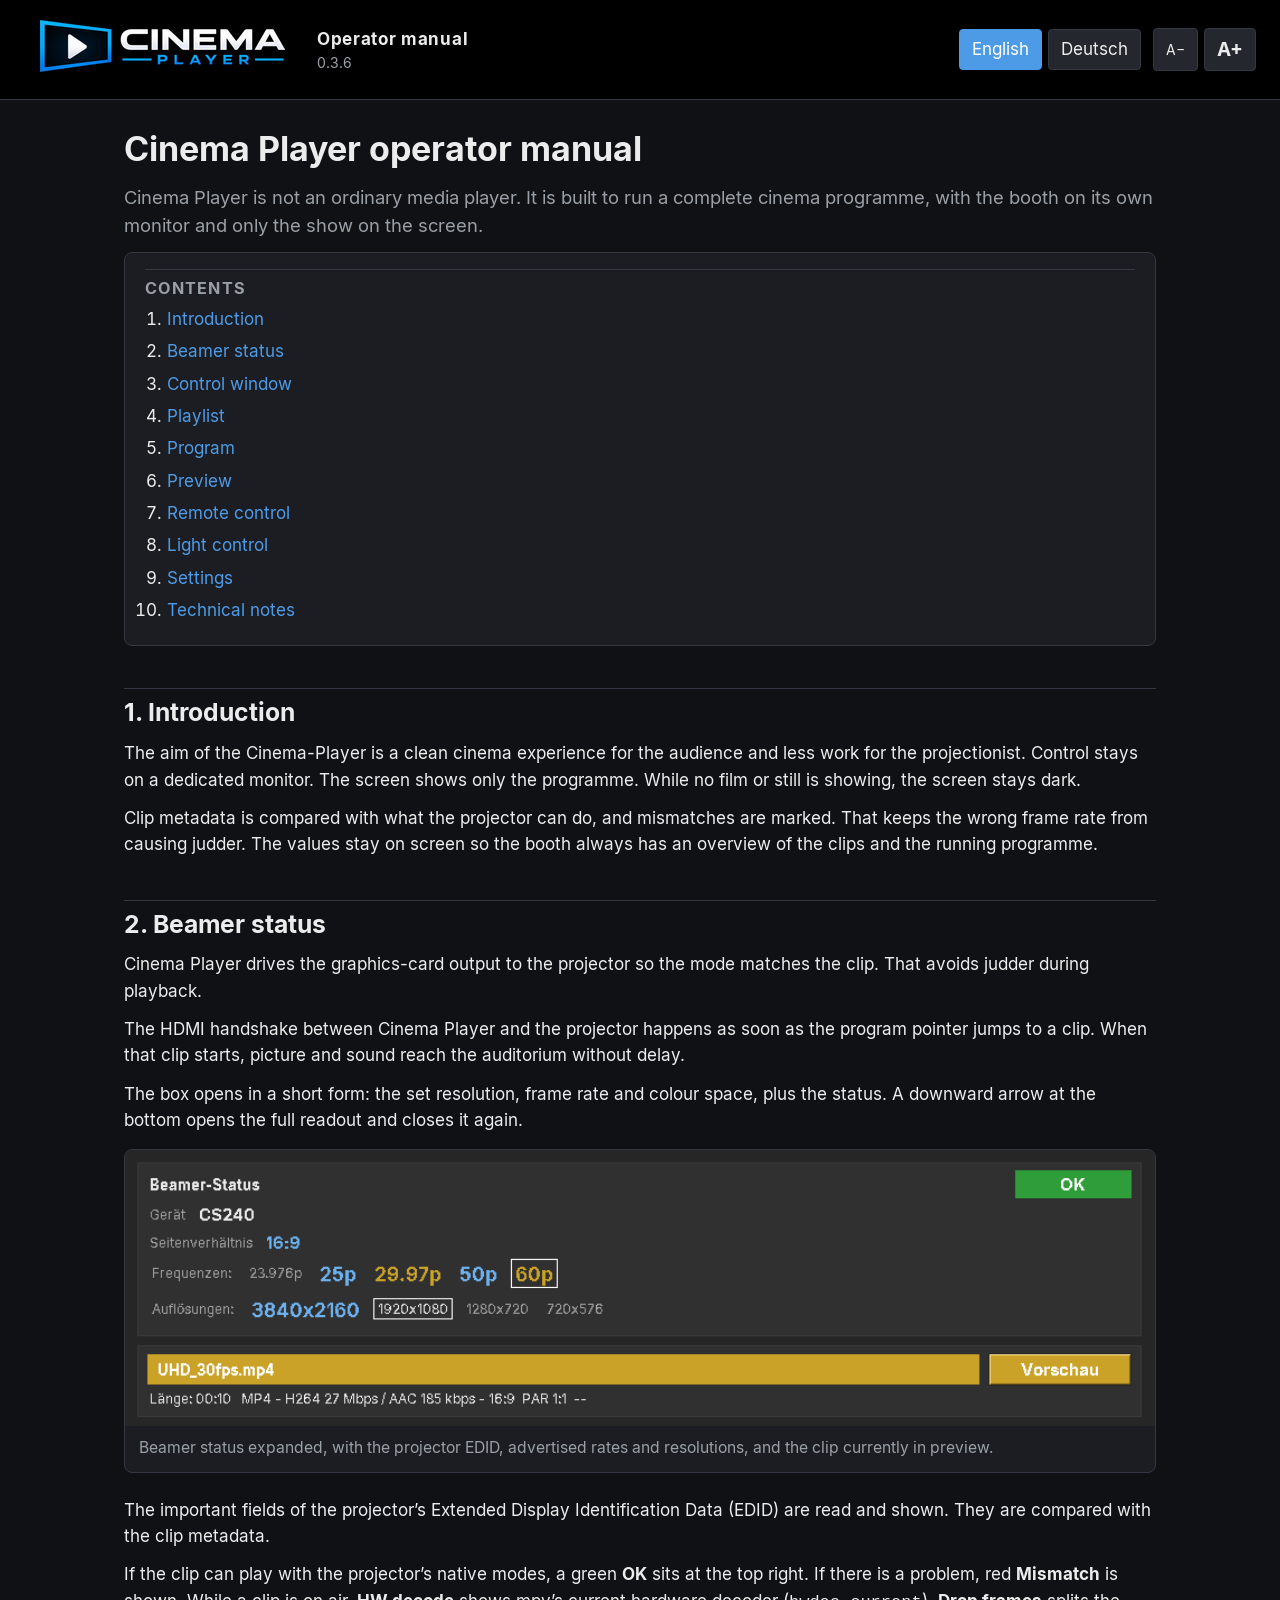
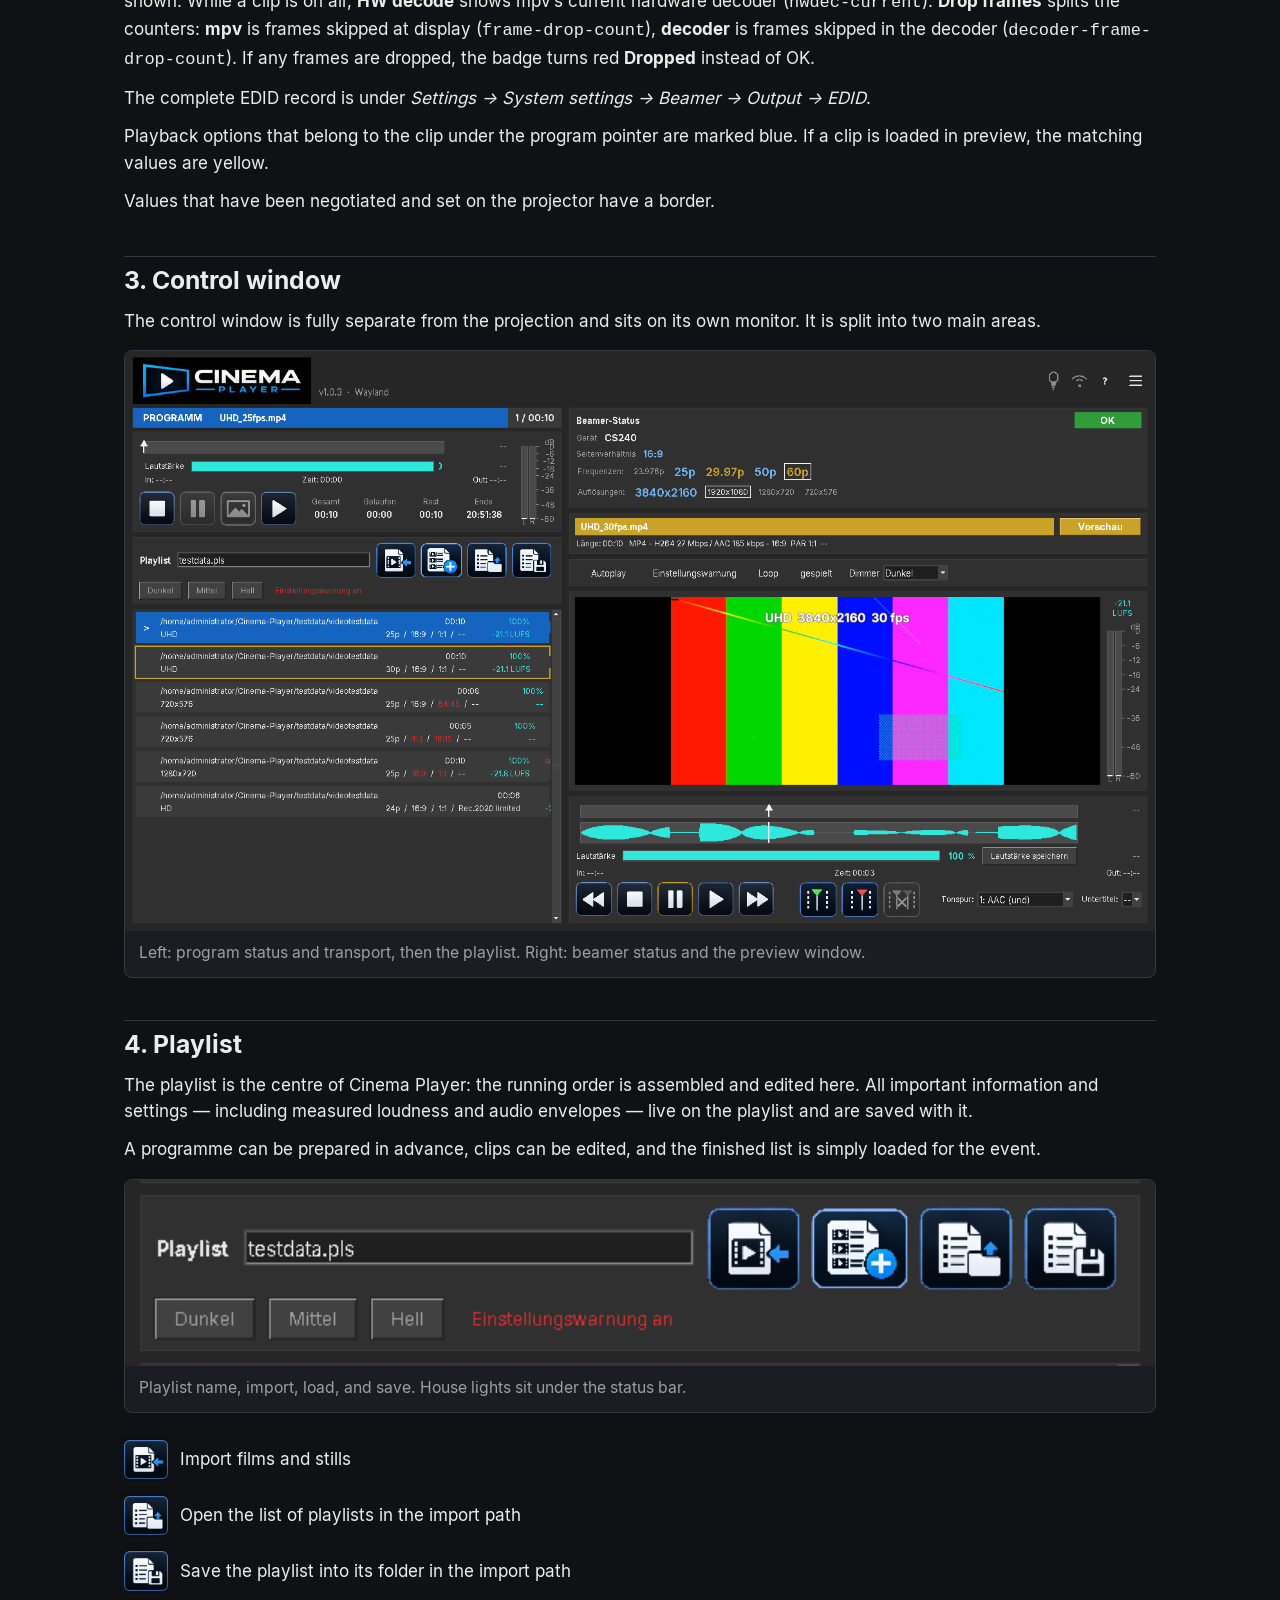
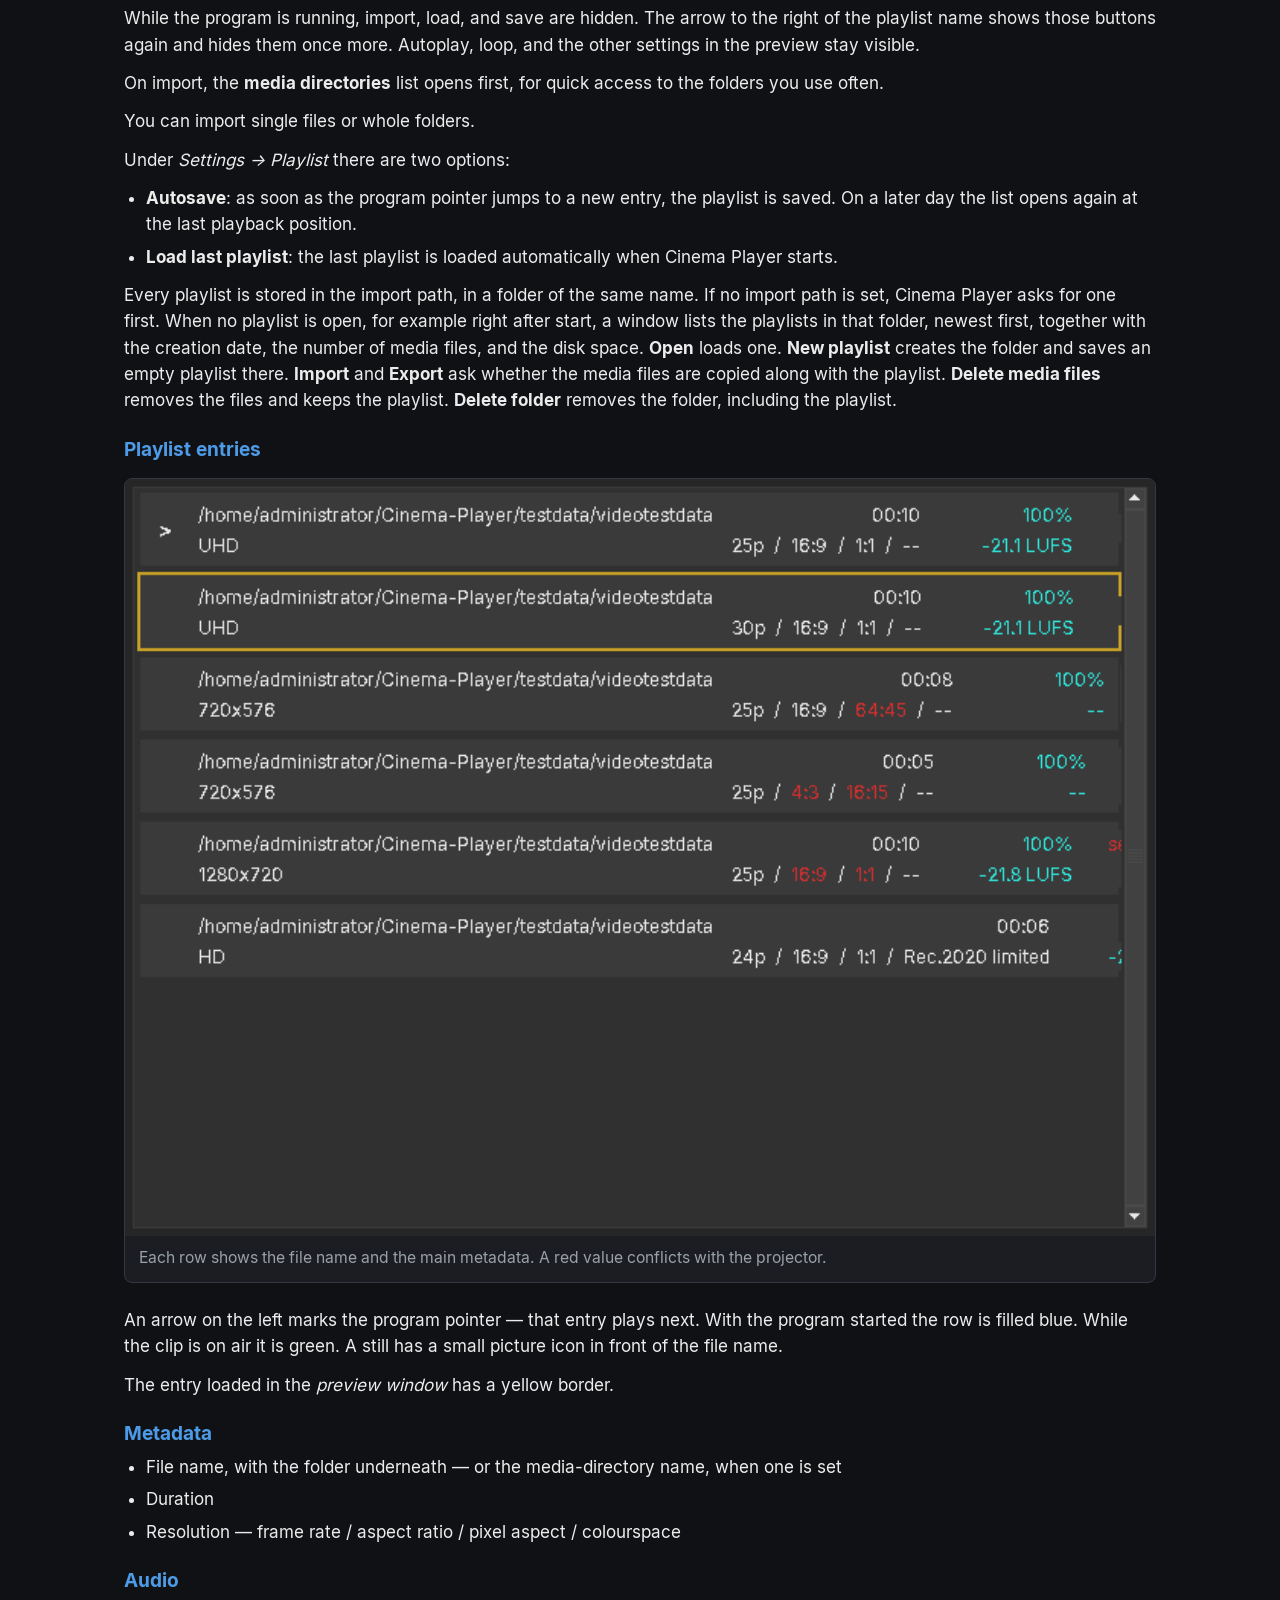
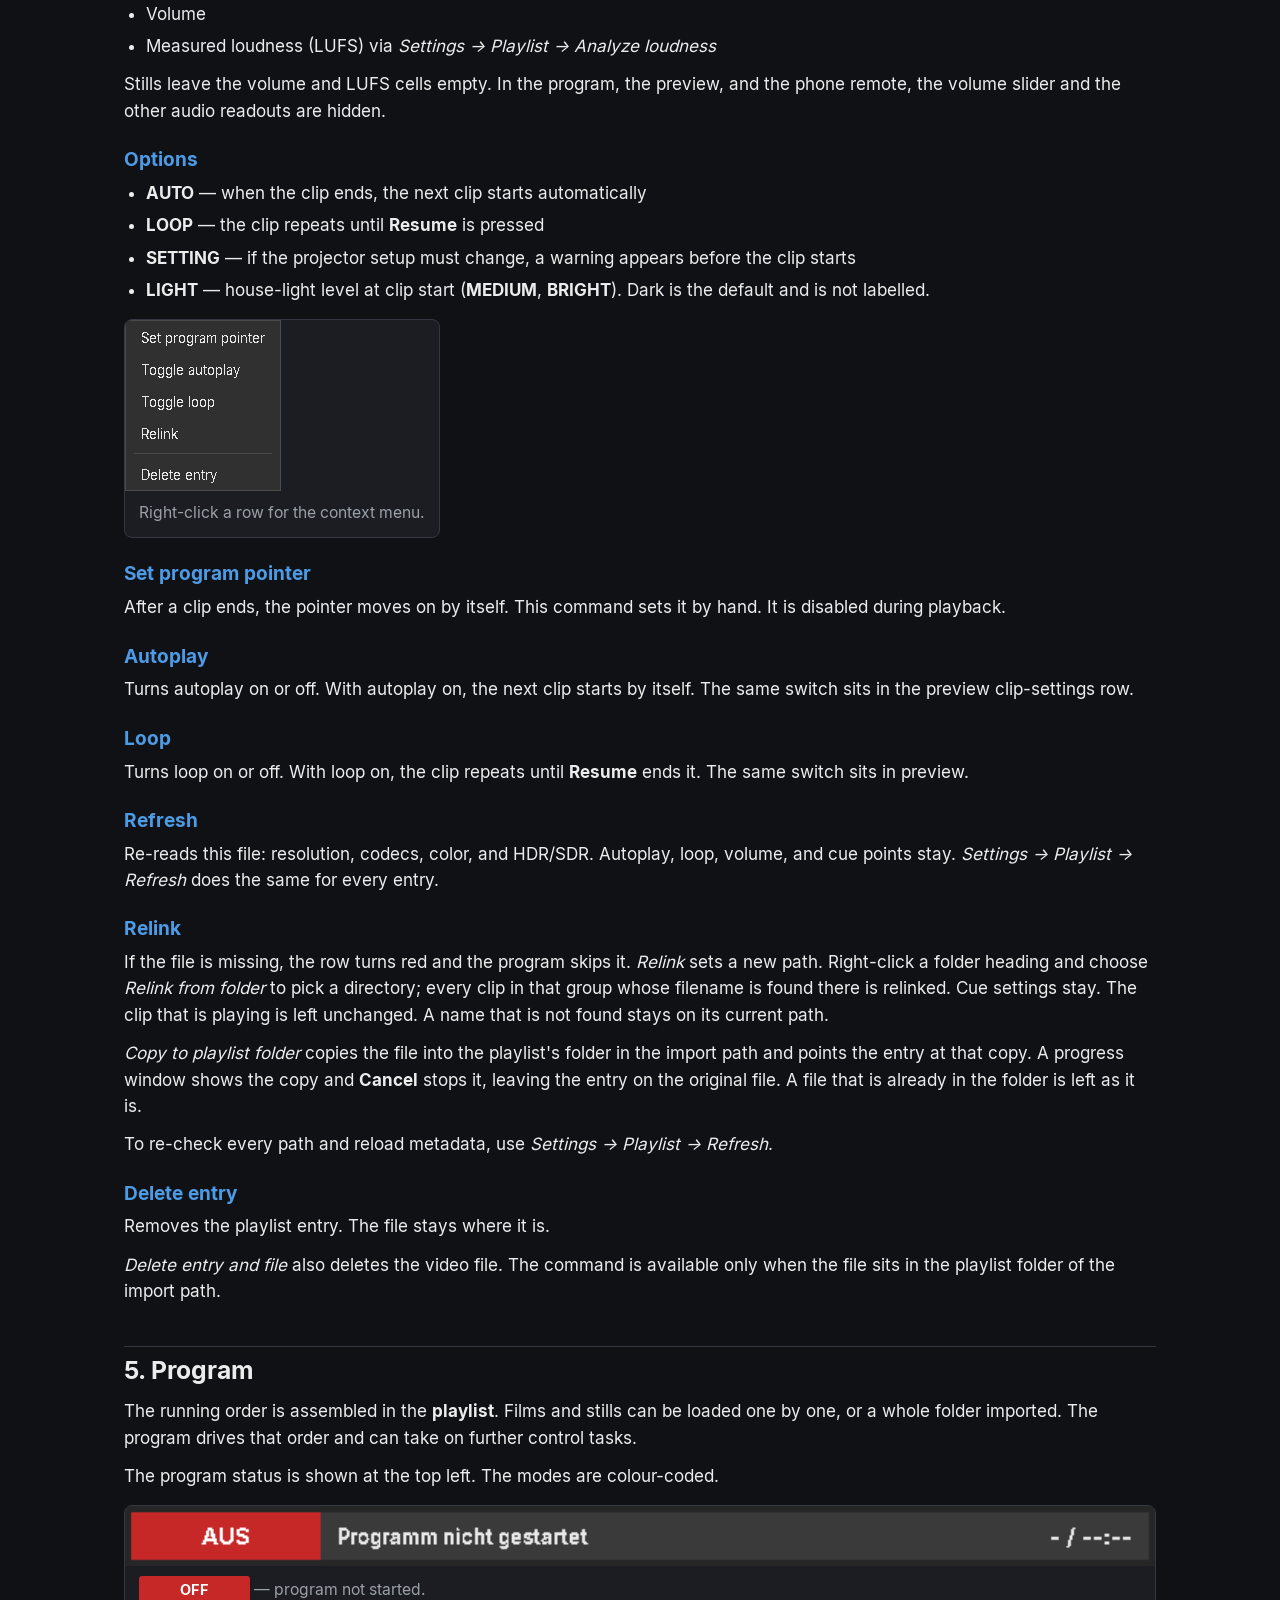
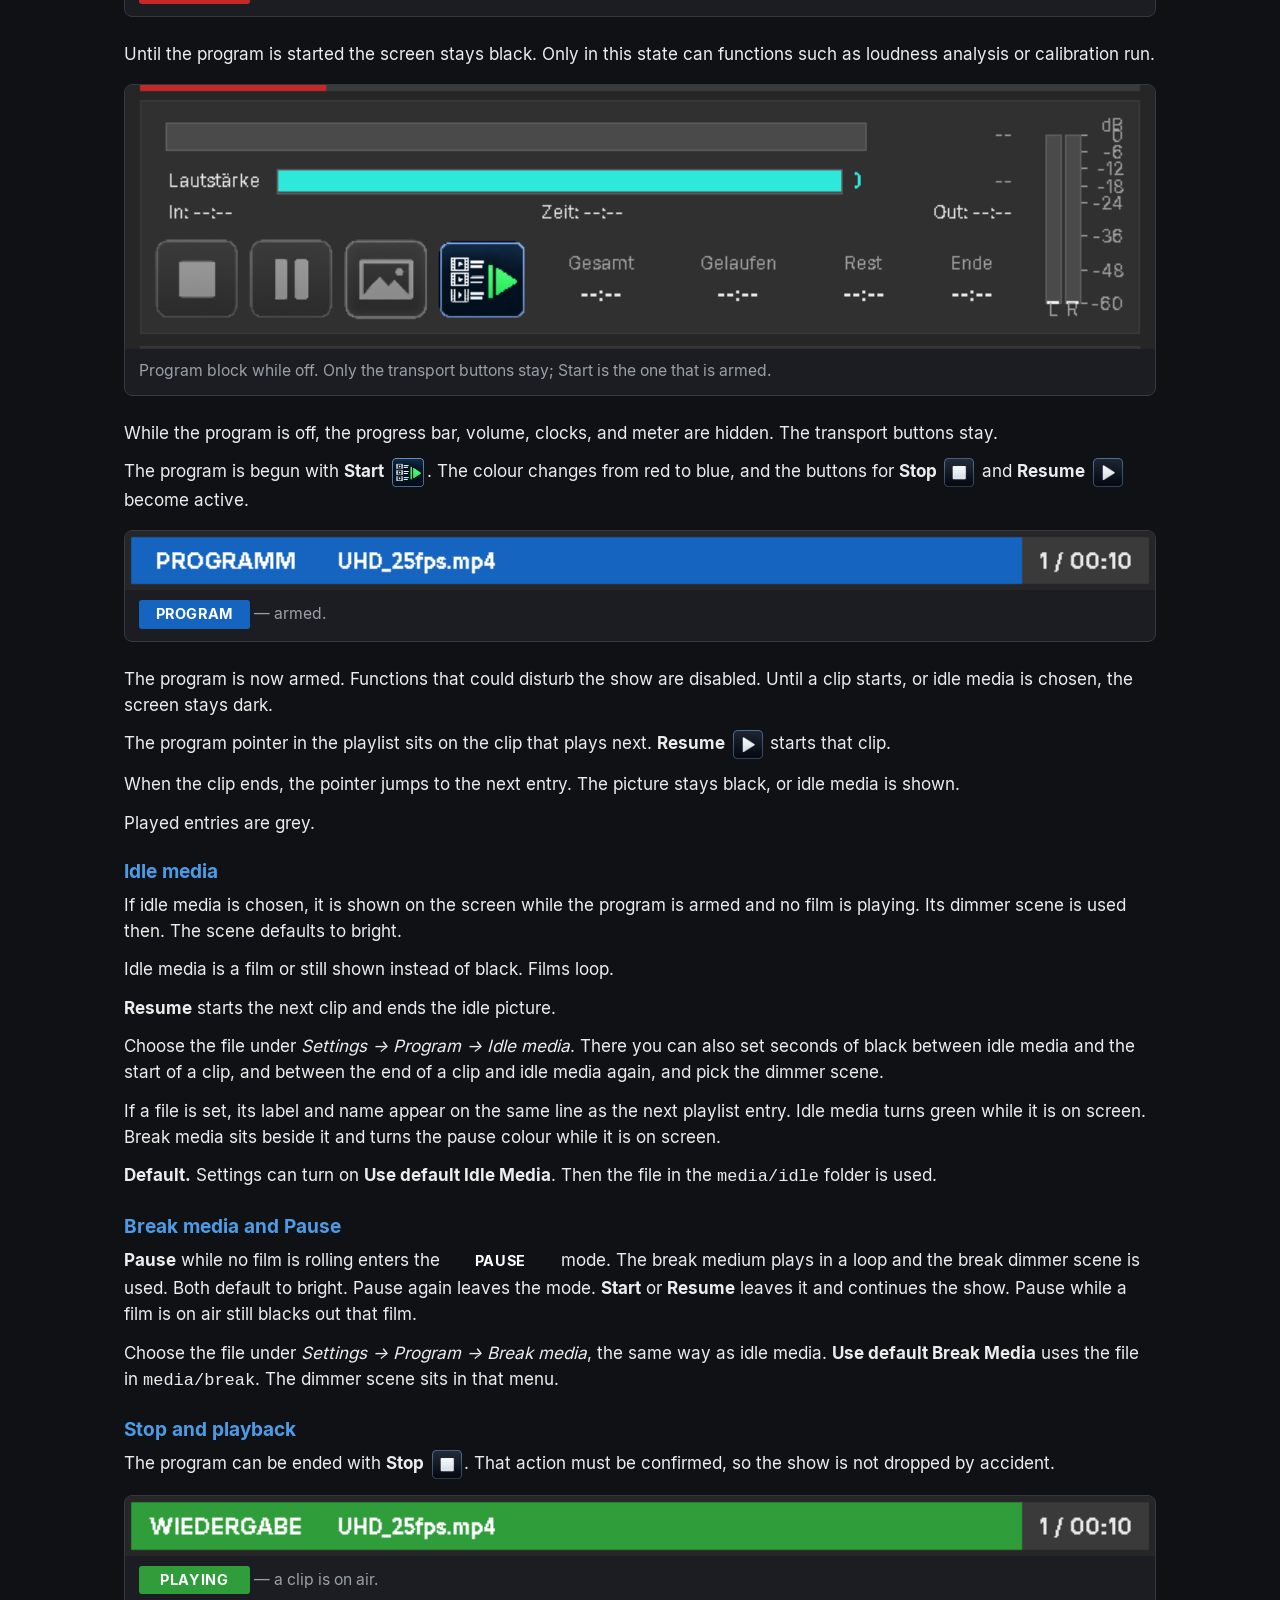
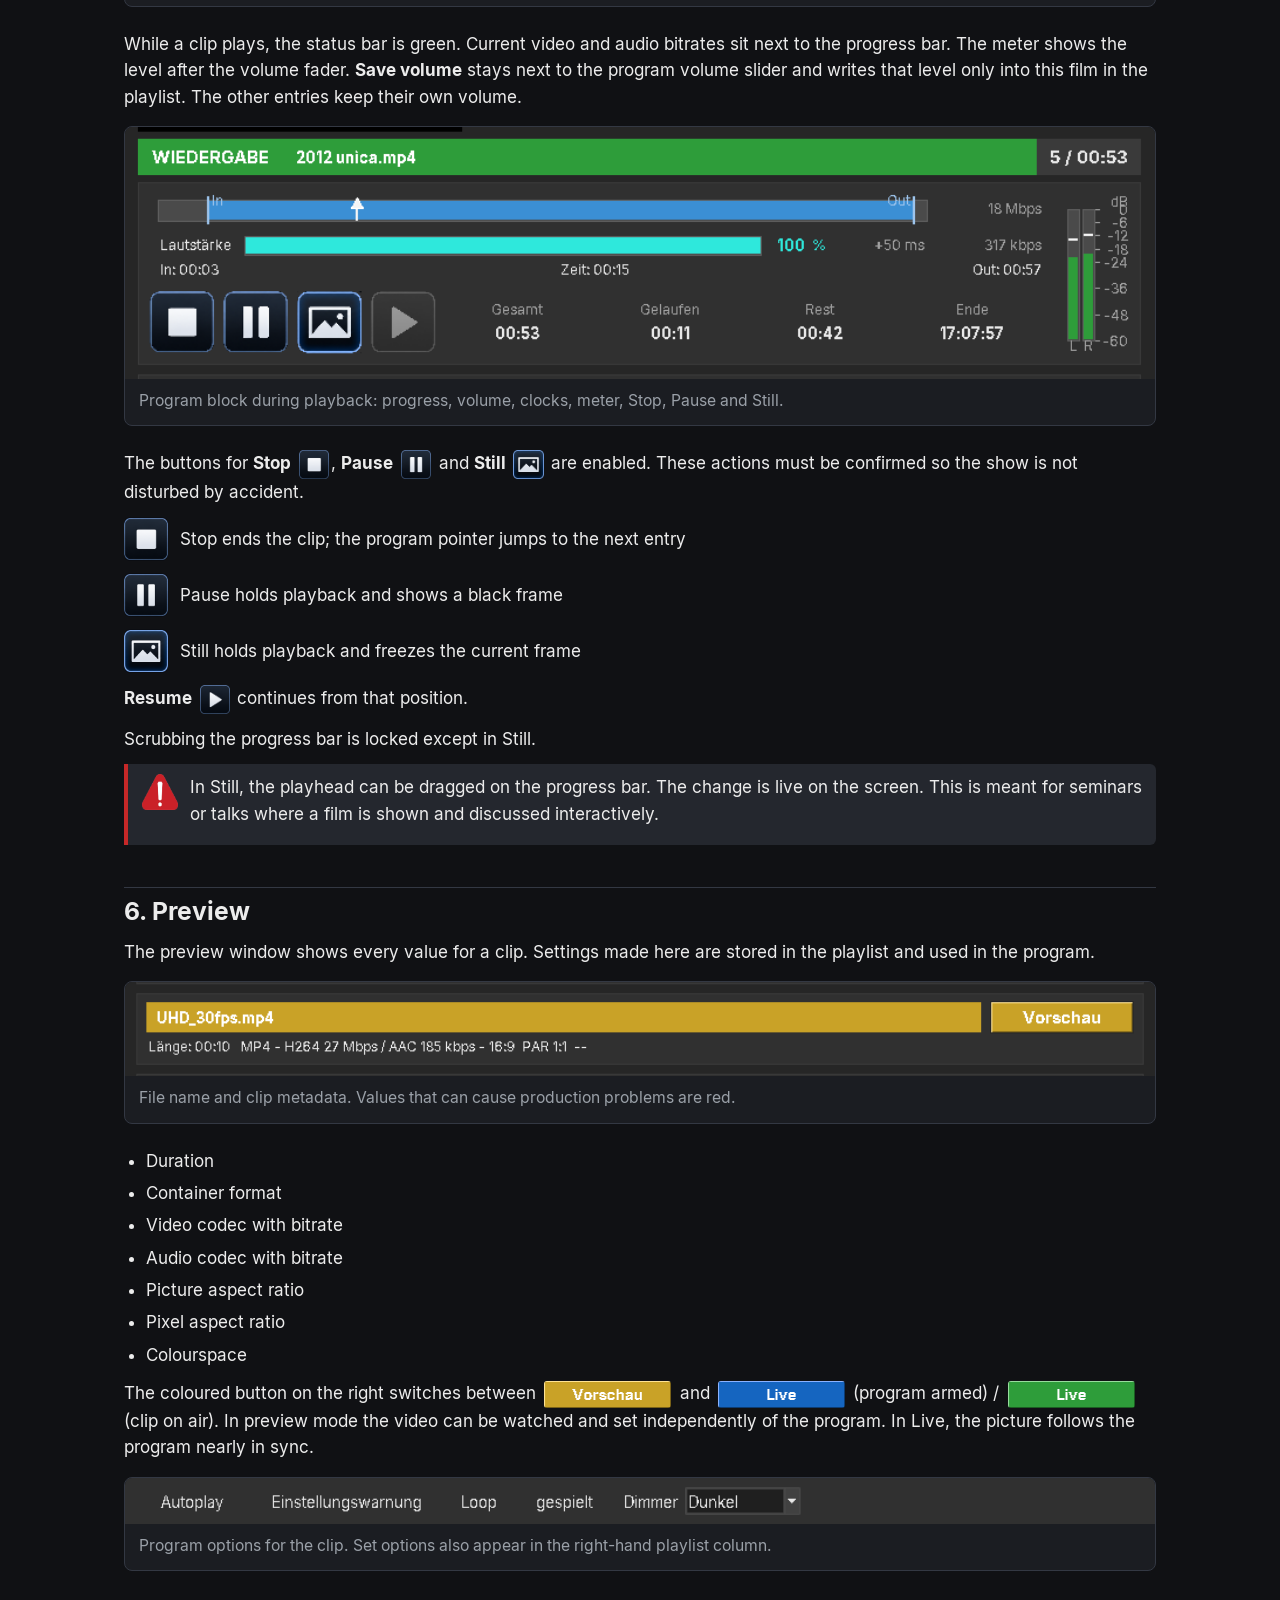
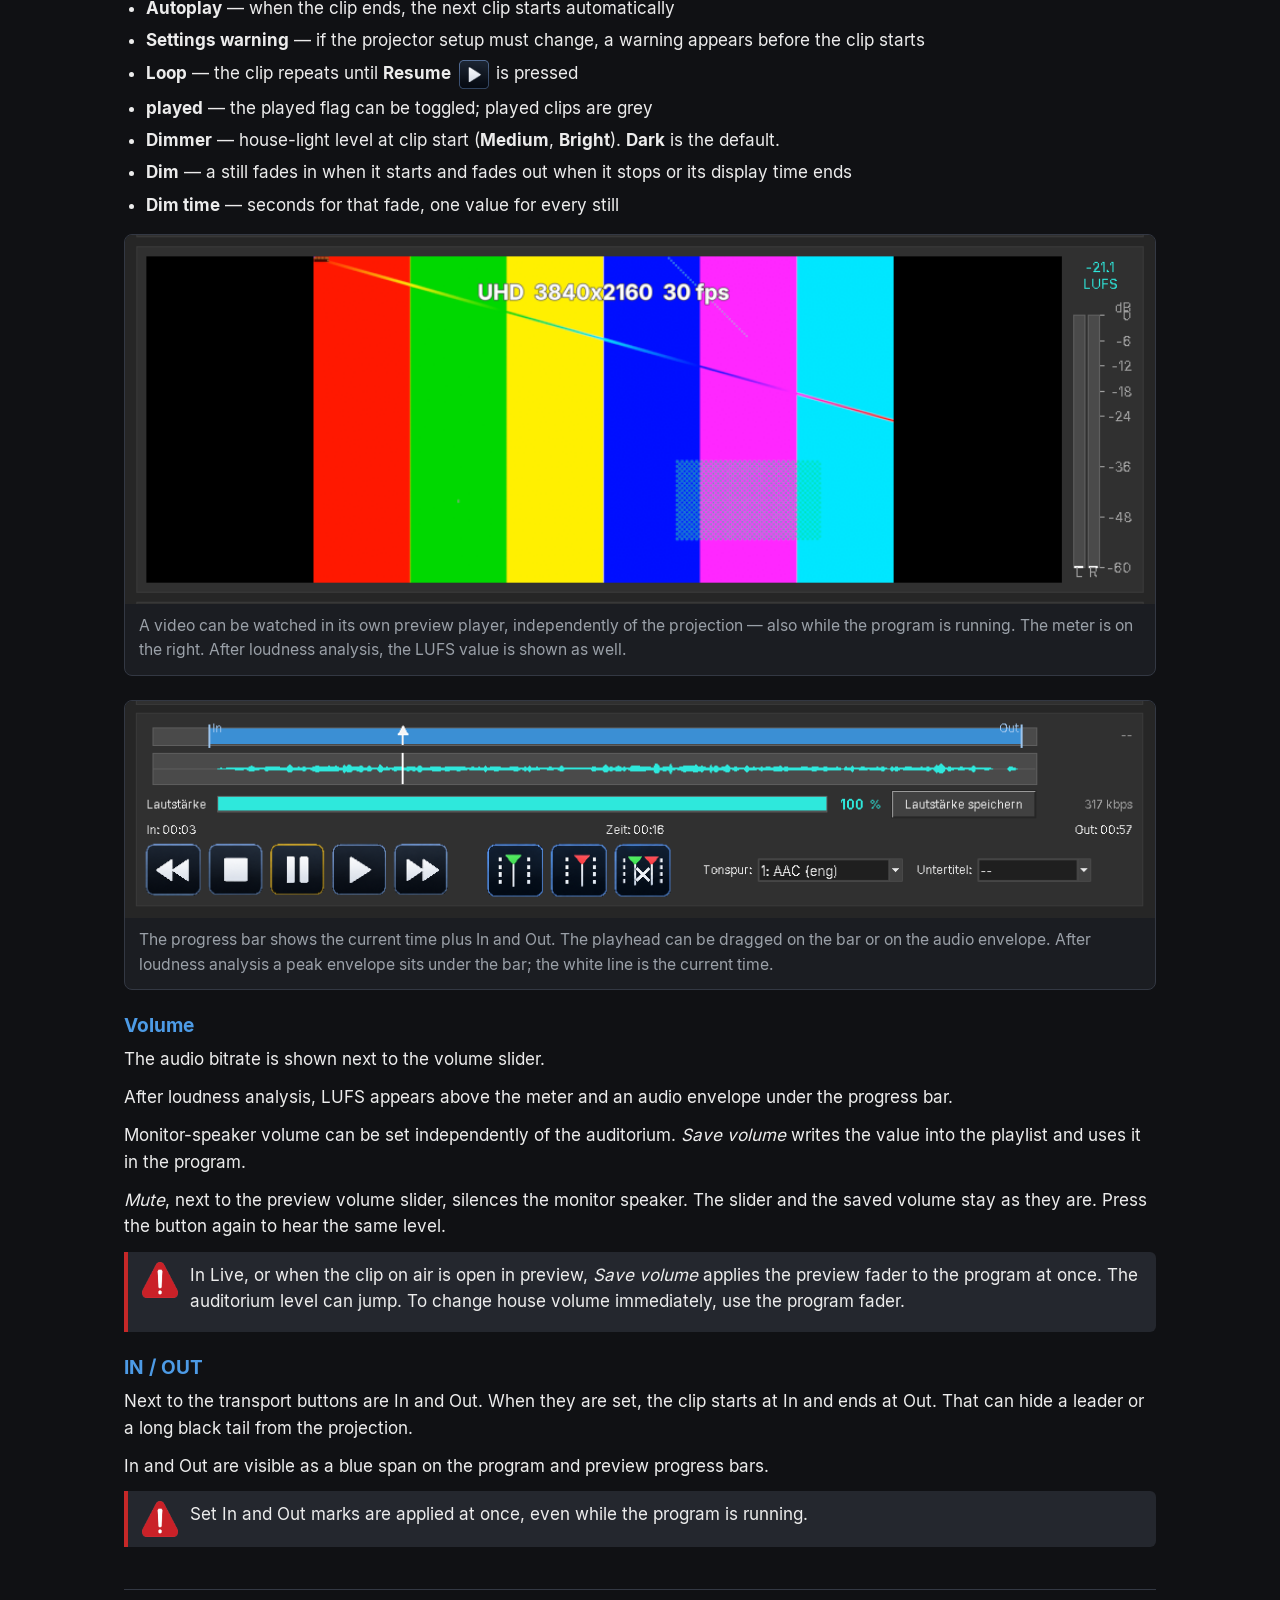
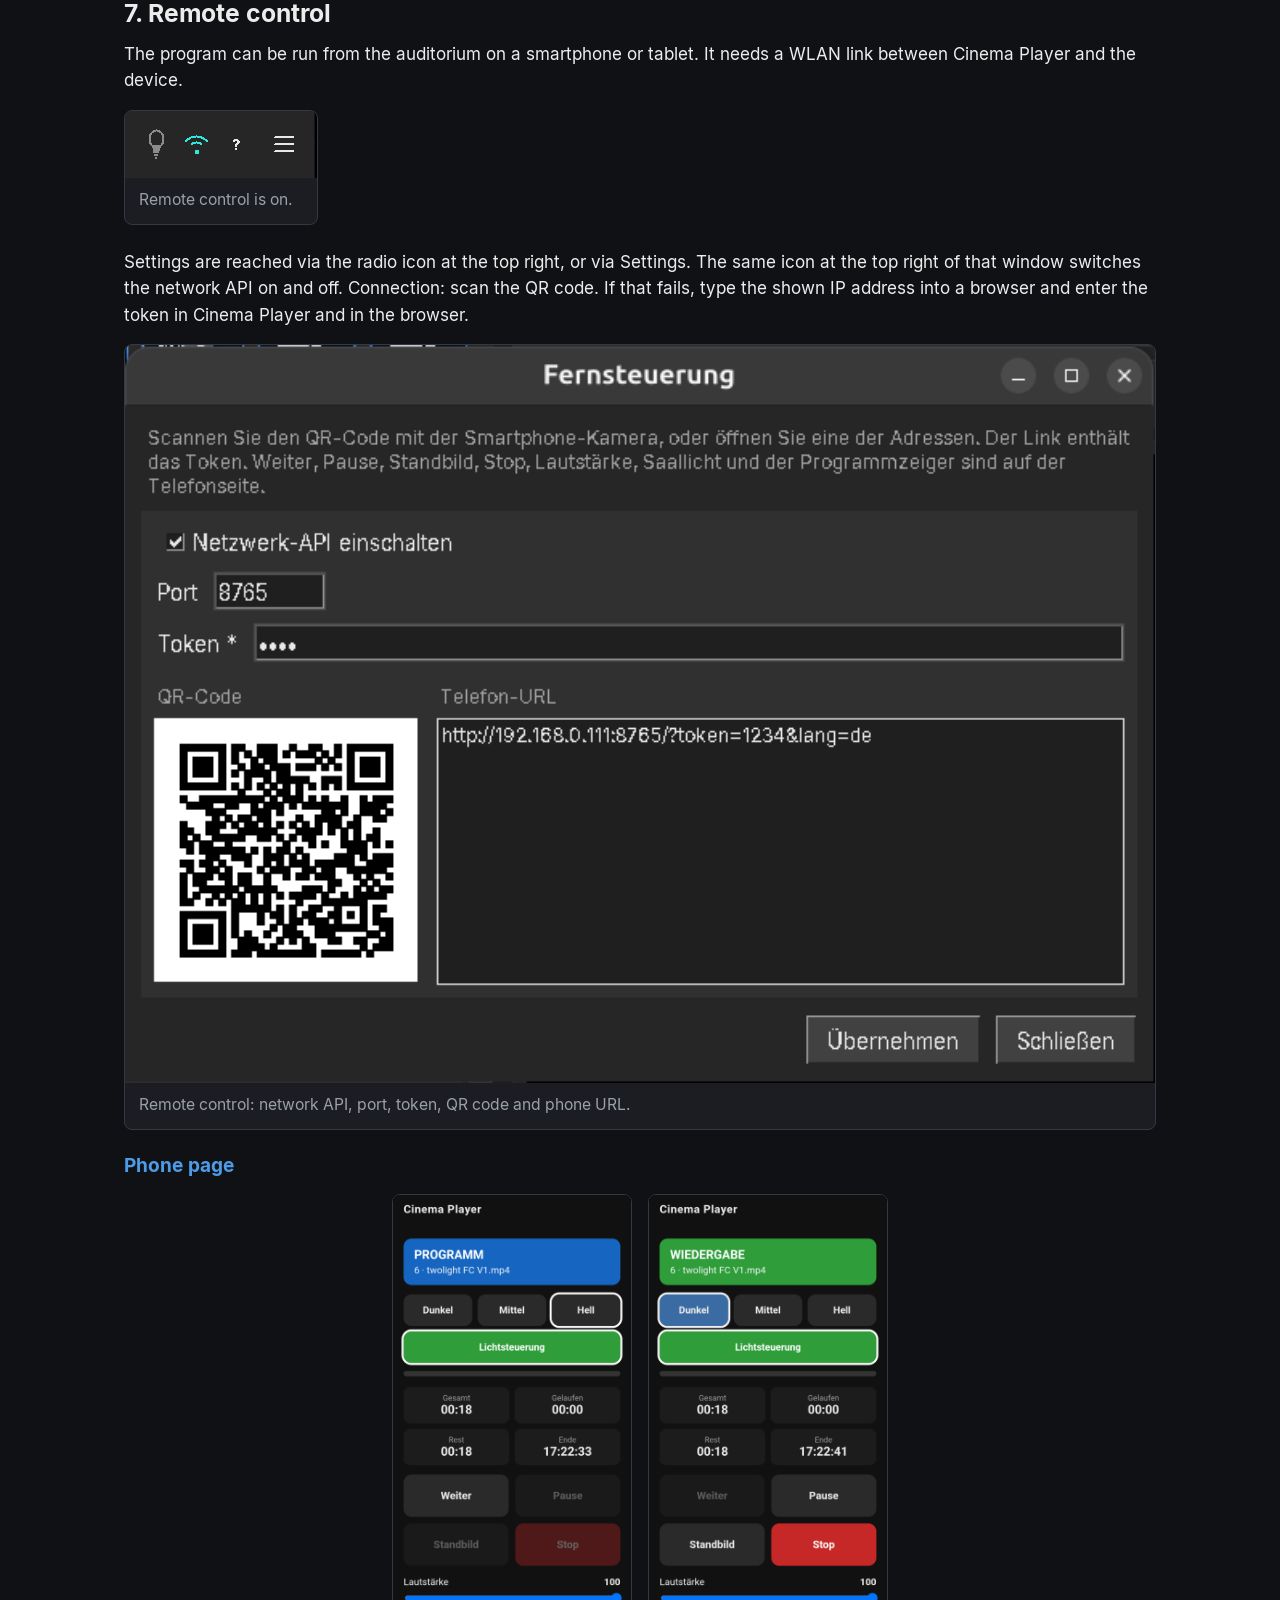
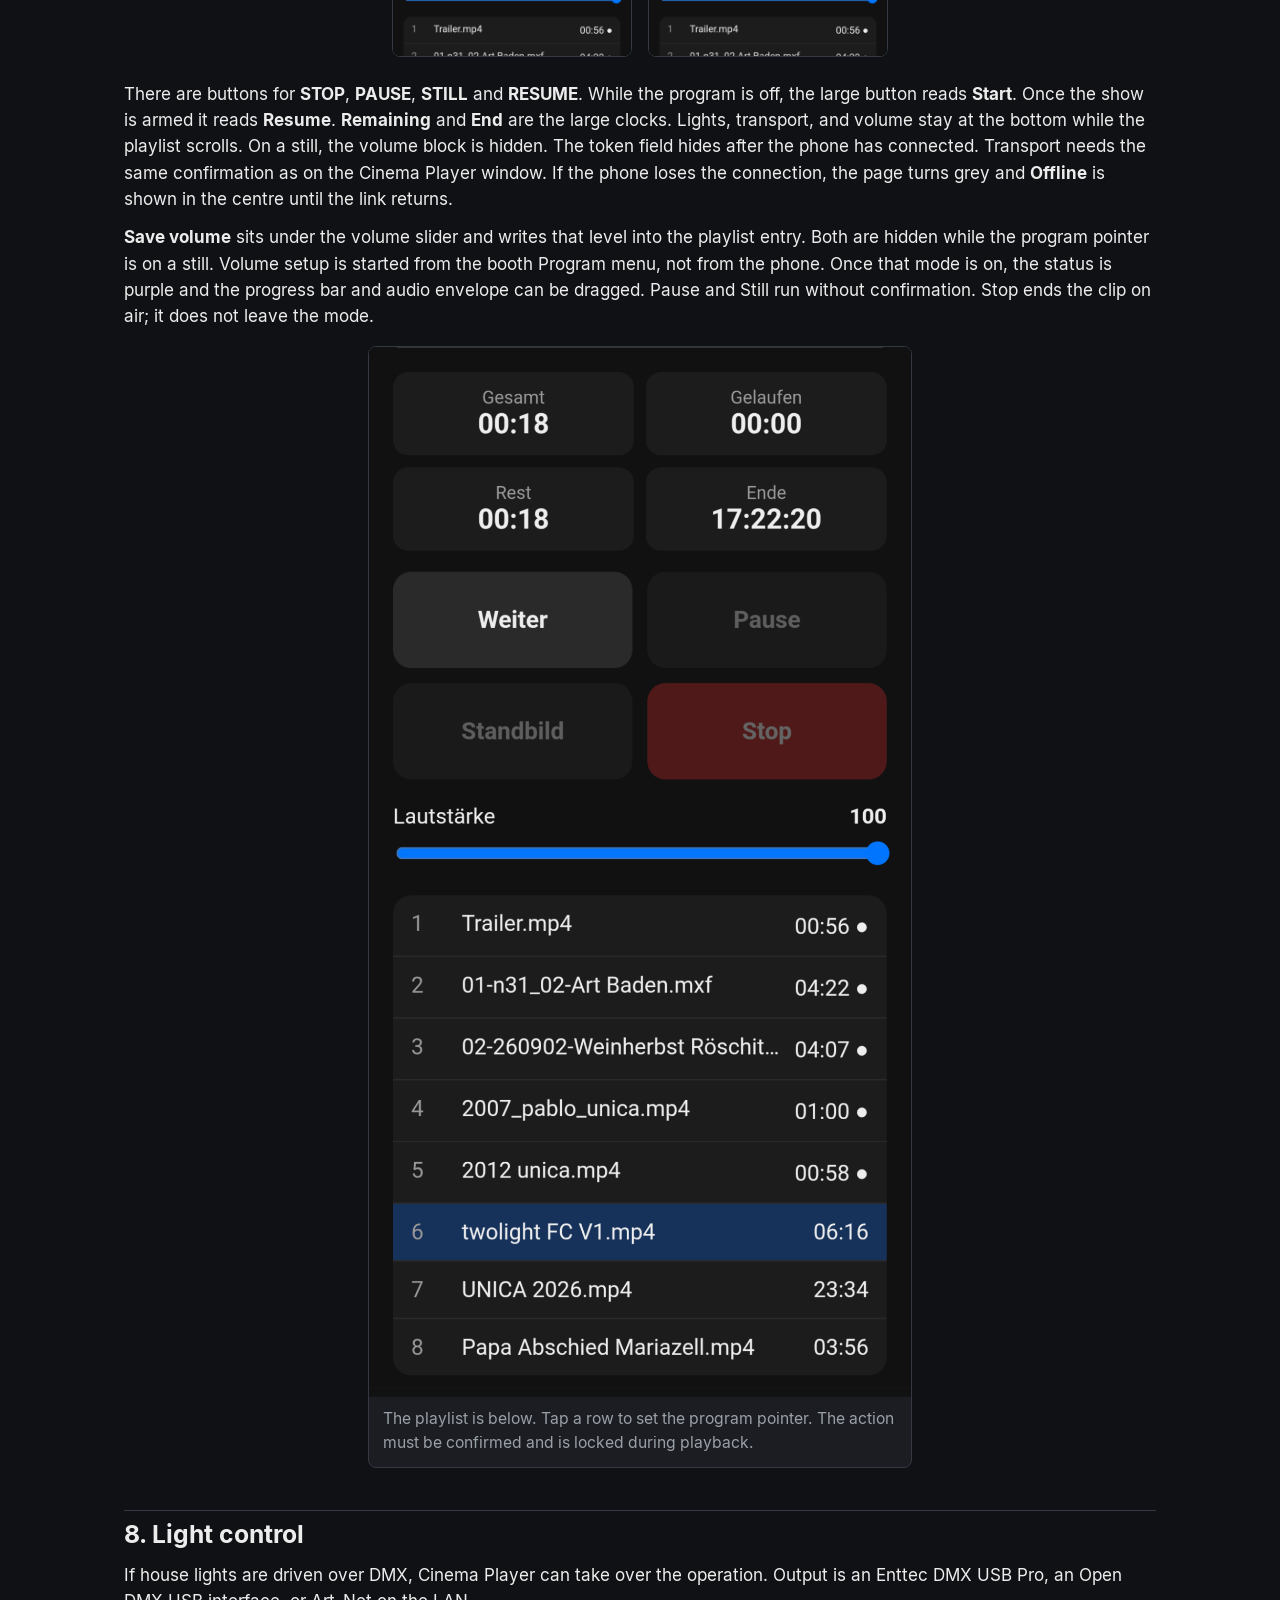
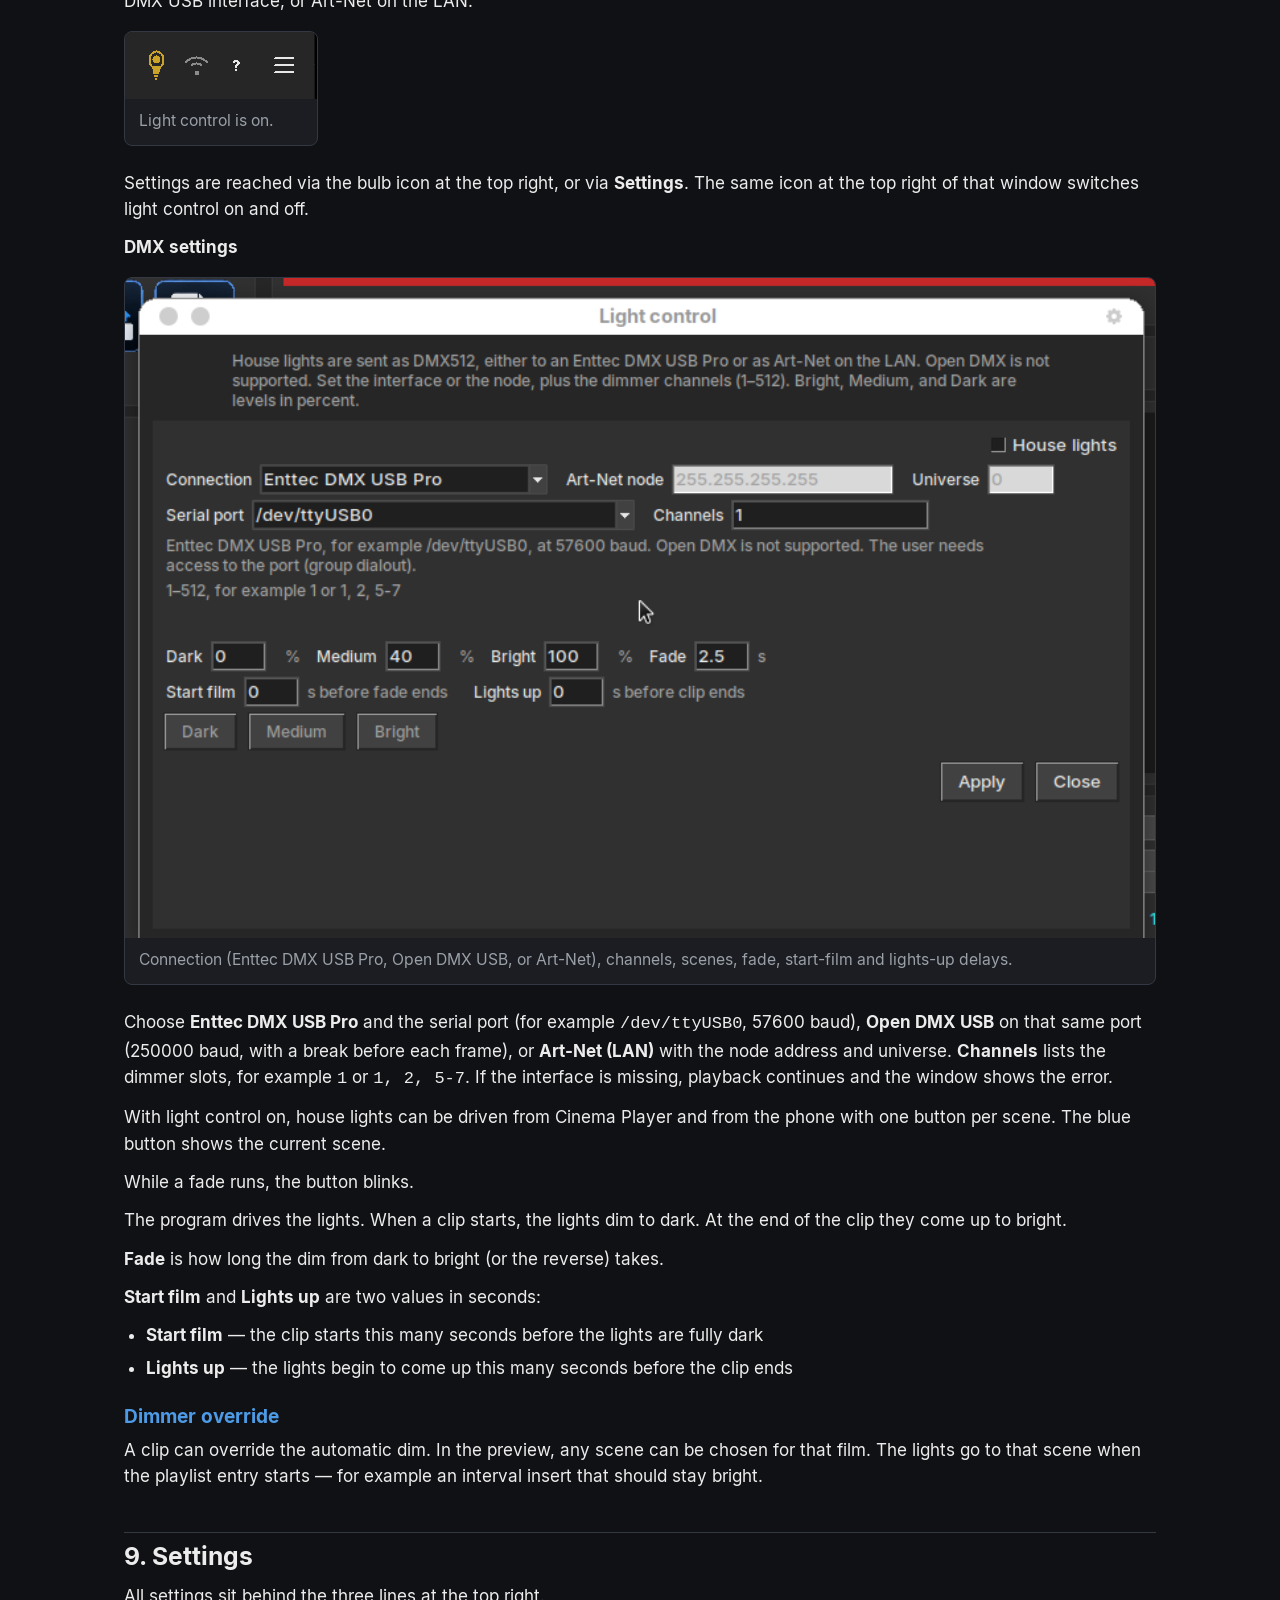
==== commit ef60b51a: "Show the break medium beside idle media in the program header. Each chosen file keeps its label. Idl" ====
--- a/manual/index.html
+++ b/manual/index.html
@@ -305,8 +305,8 @@
     <p data-lang="de">Wird der nächste Film mit <strong>WEITER</strong> gestartet, beendet dies die Anzeige des Leerlaufmediums.</p>
     <p data-lang="en">Choose the file under <em>Settings → Program → Idle media</em>. There you can also set seconds of black between idle media and the start of a clip, and between the end of a clip and idle media again, and pick the dimmer scene.</p>
     <p data-lang="de">Das Leerlaufmedium kann in den Einstellungen unter <em>Einstellungen → Programm → Leerlaufmedium</em> ausgewählt werden. Dort kann auch eine Zeit gewählt werden, in der zwischen dem Leerlaufmedium und dem Filmbeginn beziehungsweise dem Filmende und der erneuten Anzeige des Leerlaufmediums ein schwarzes Bild gezeigt wird, sowie die Lichtszene.</p>
-    <p data-lang="en">If a file is set, its name appears on the same line as the next playlist entry.</p>
-    <p data-lang="de">Ist ein Medium ausgewählt, steht der Name auf derselben Zeile wie der nächste Playlist-Eintrag.</p>
+    <p data-lang="en">If a file is set, its label and name appear on the same line as the next playlist entry. Idle media turns green while it is on screen. Break media sits beside it and turns the pause colour while it is on screen.</p>
+    <p data-lang="de">Ist ein Medium ausgewählt, stehen Bezeichnung und Name auf derselben Zeile wie der nächste Playlist-Eintrag. Das Leerlaufmedium leuchtet grün, solange es läuft. Das Pausenmedium steht daneben und leuchtet in der Pausenfarbe, solange es gezeigt wird.</p>
     <p data-lang="en"><strong>Default.</strong> Settings can turn on <strong>Use default Idle Media</strong>. Then the file in the <code>media/idle</code> folder is used.</p>
     <p data-lang="de"><strong>Standard.</strong> In den Einstellungen kann das <strong>Standard-Leerlaufmedium</strong> eingeschaltet werden. In dem Fall wird die Datei, die im Verzeichnis <code>media/idle</code> abgelegt ist, als Leerlaufmedium verwendet.</p>
 
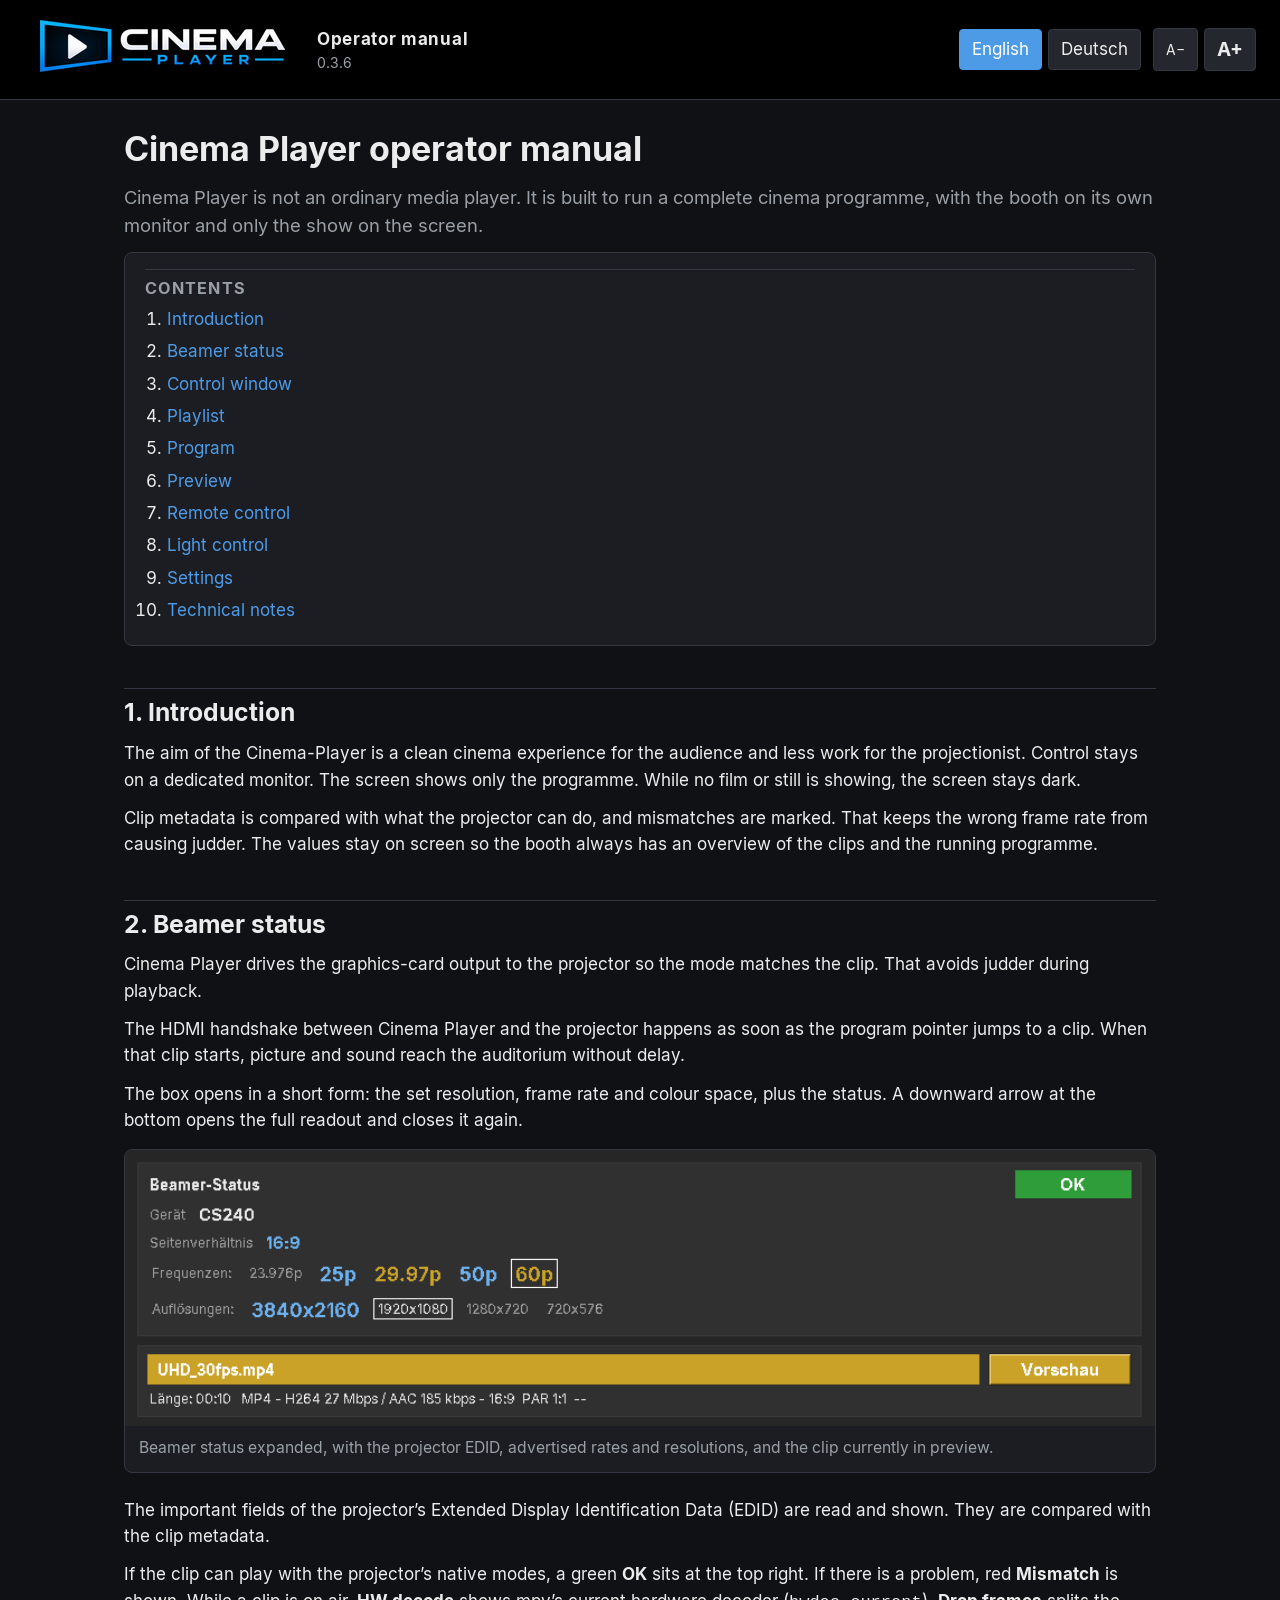
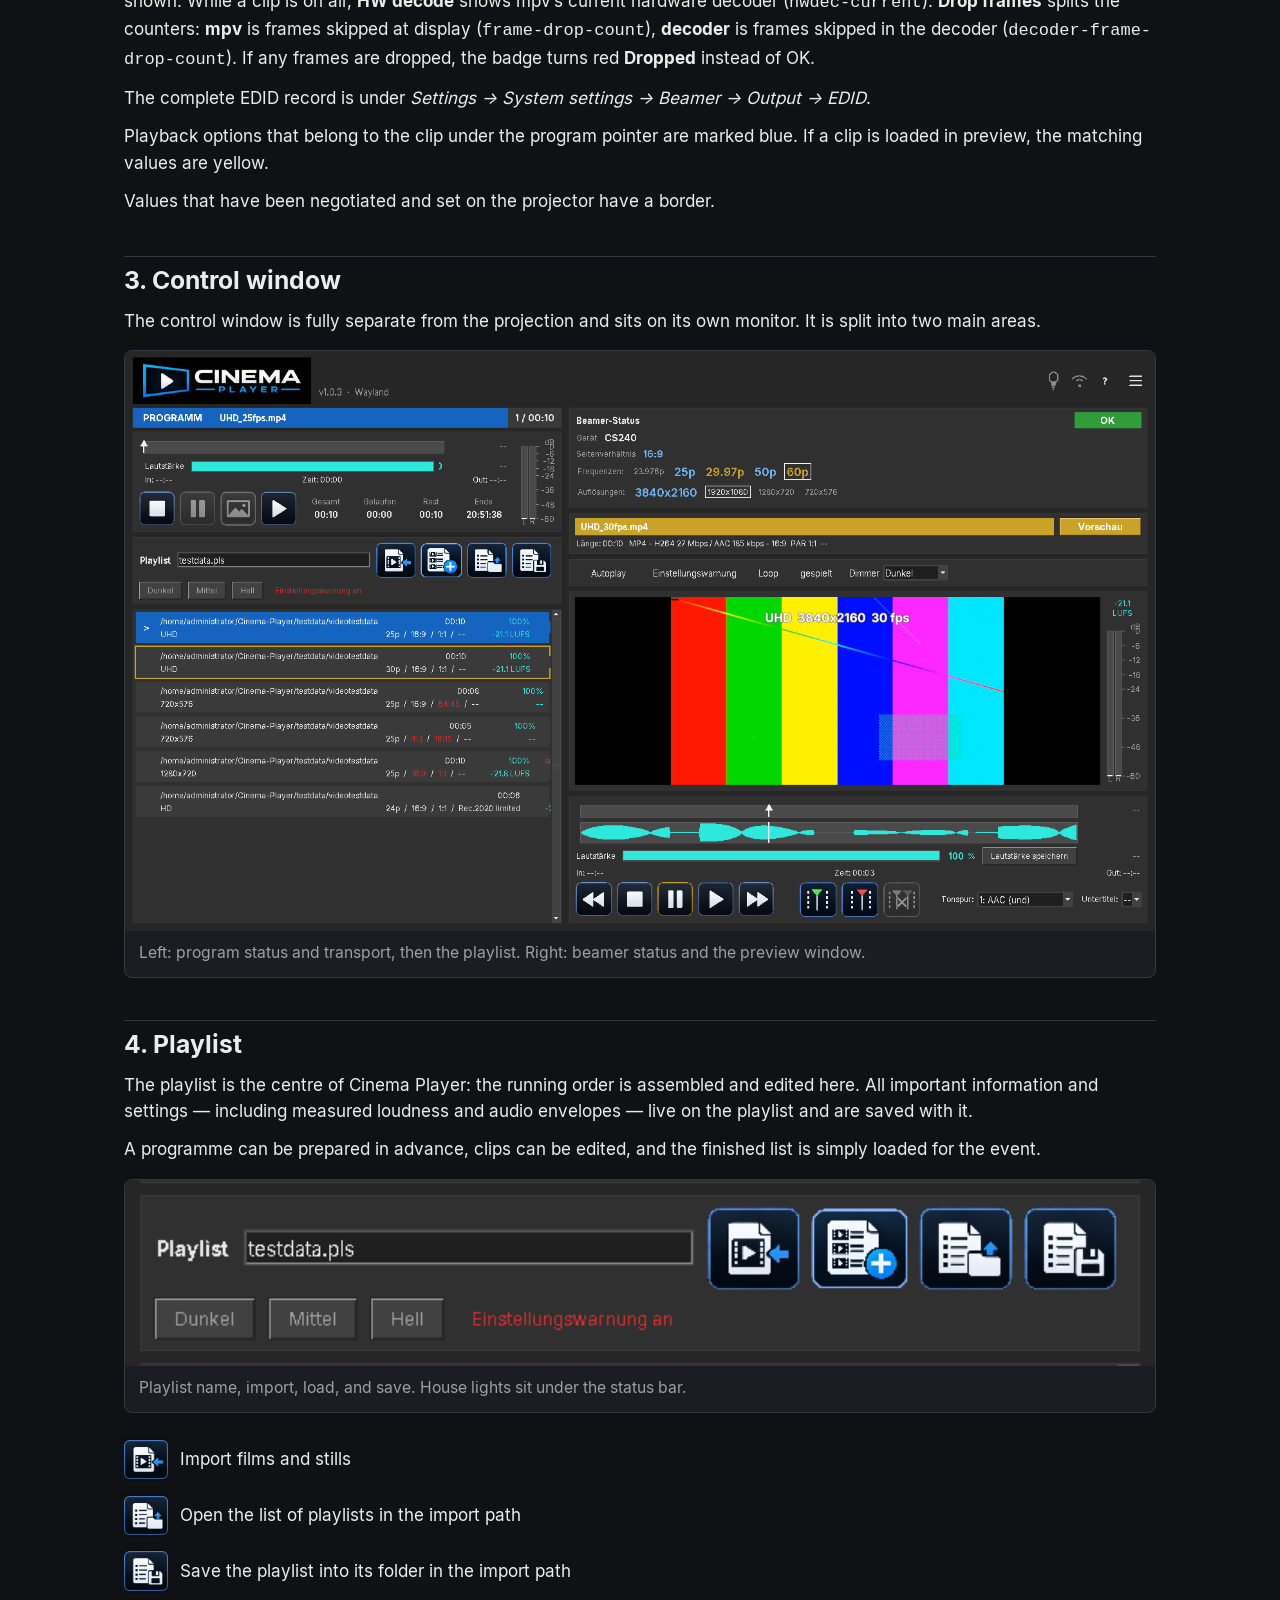
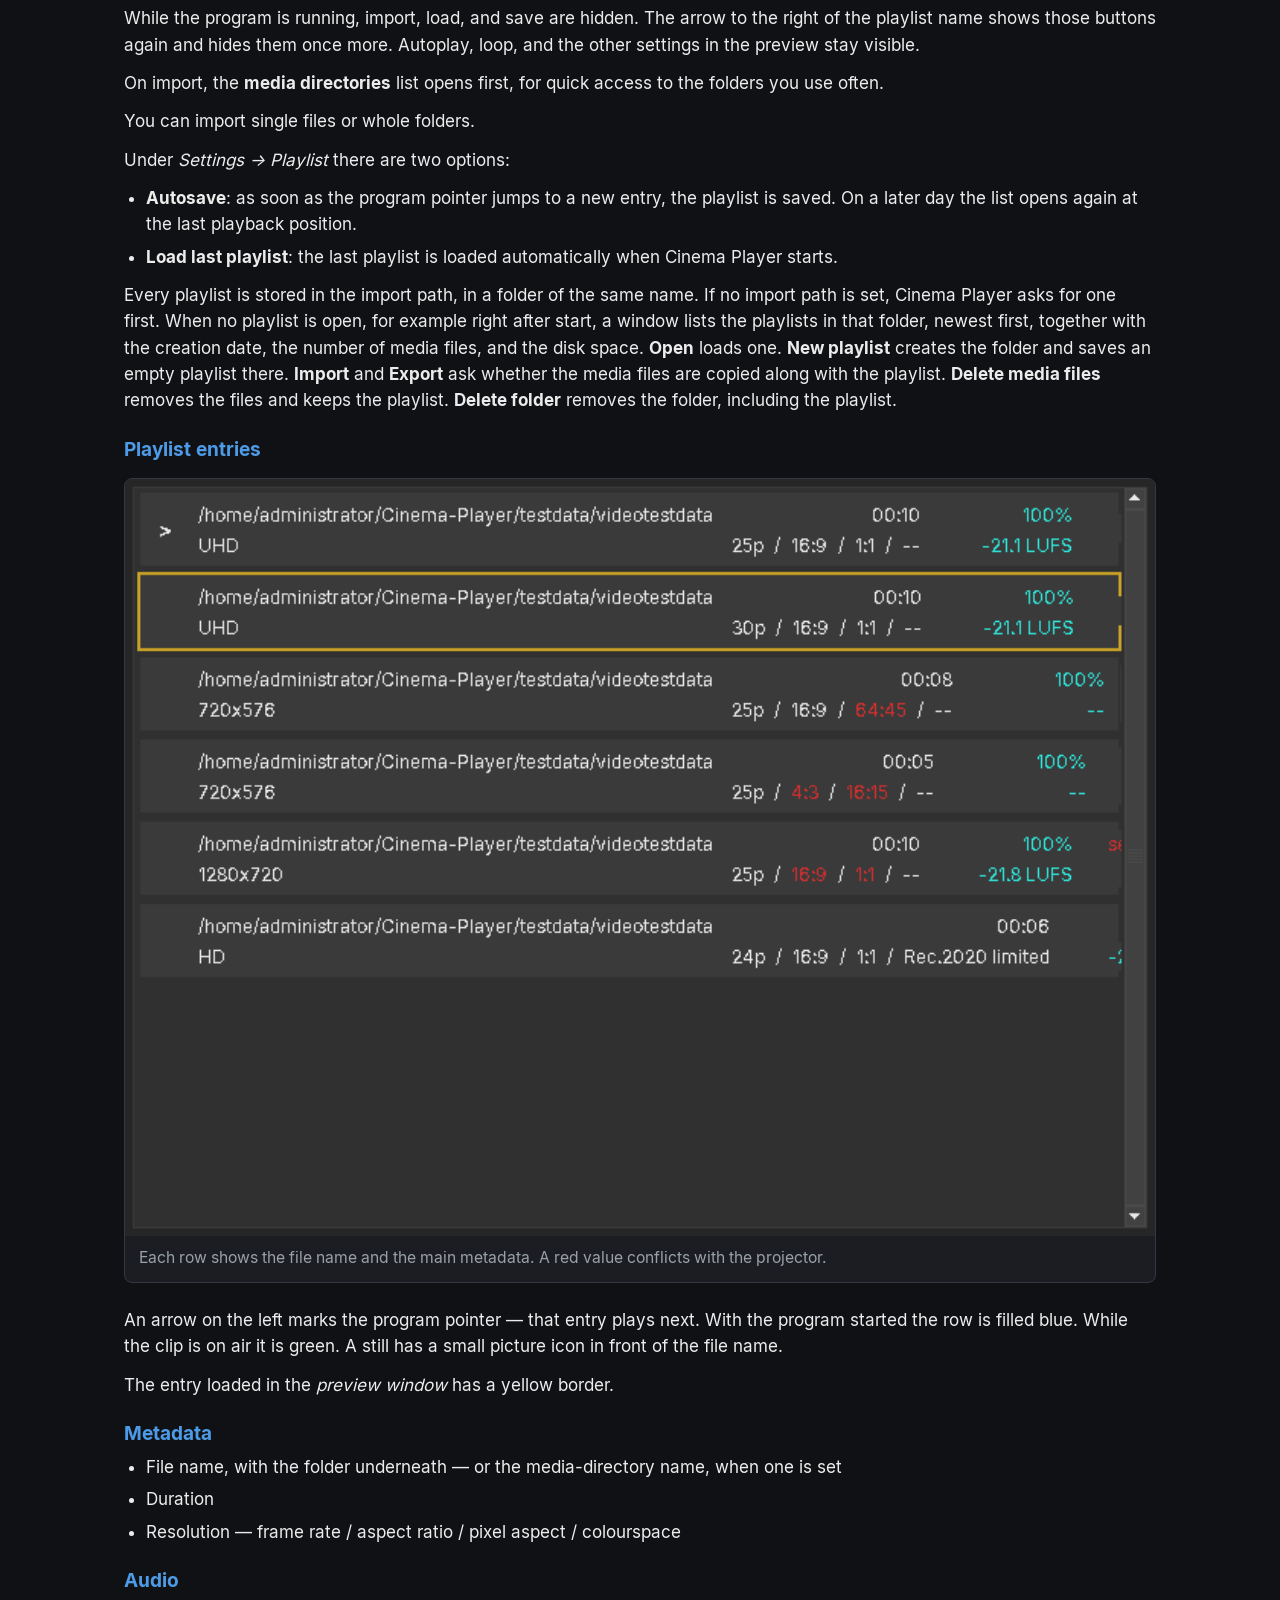
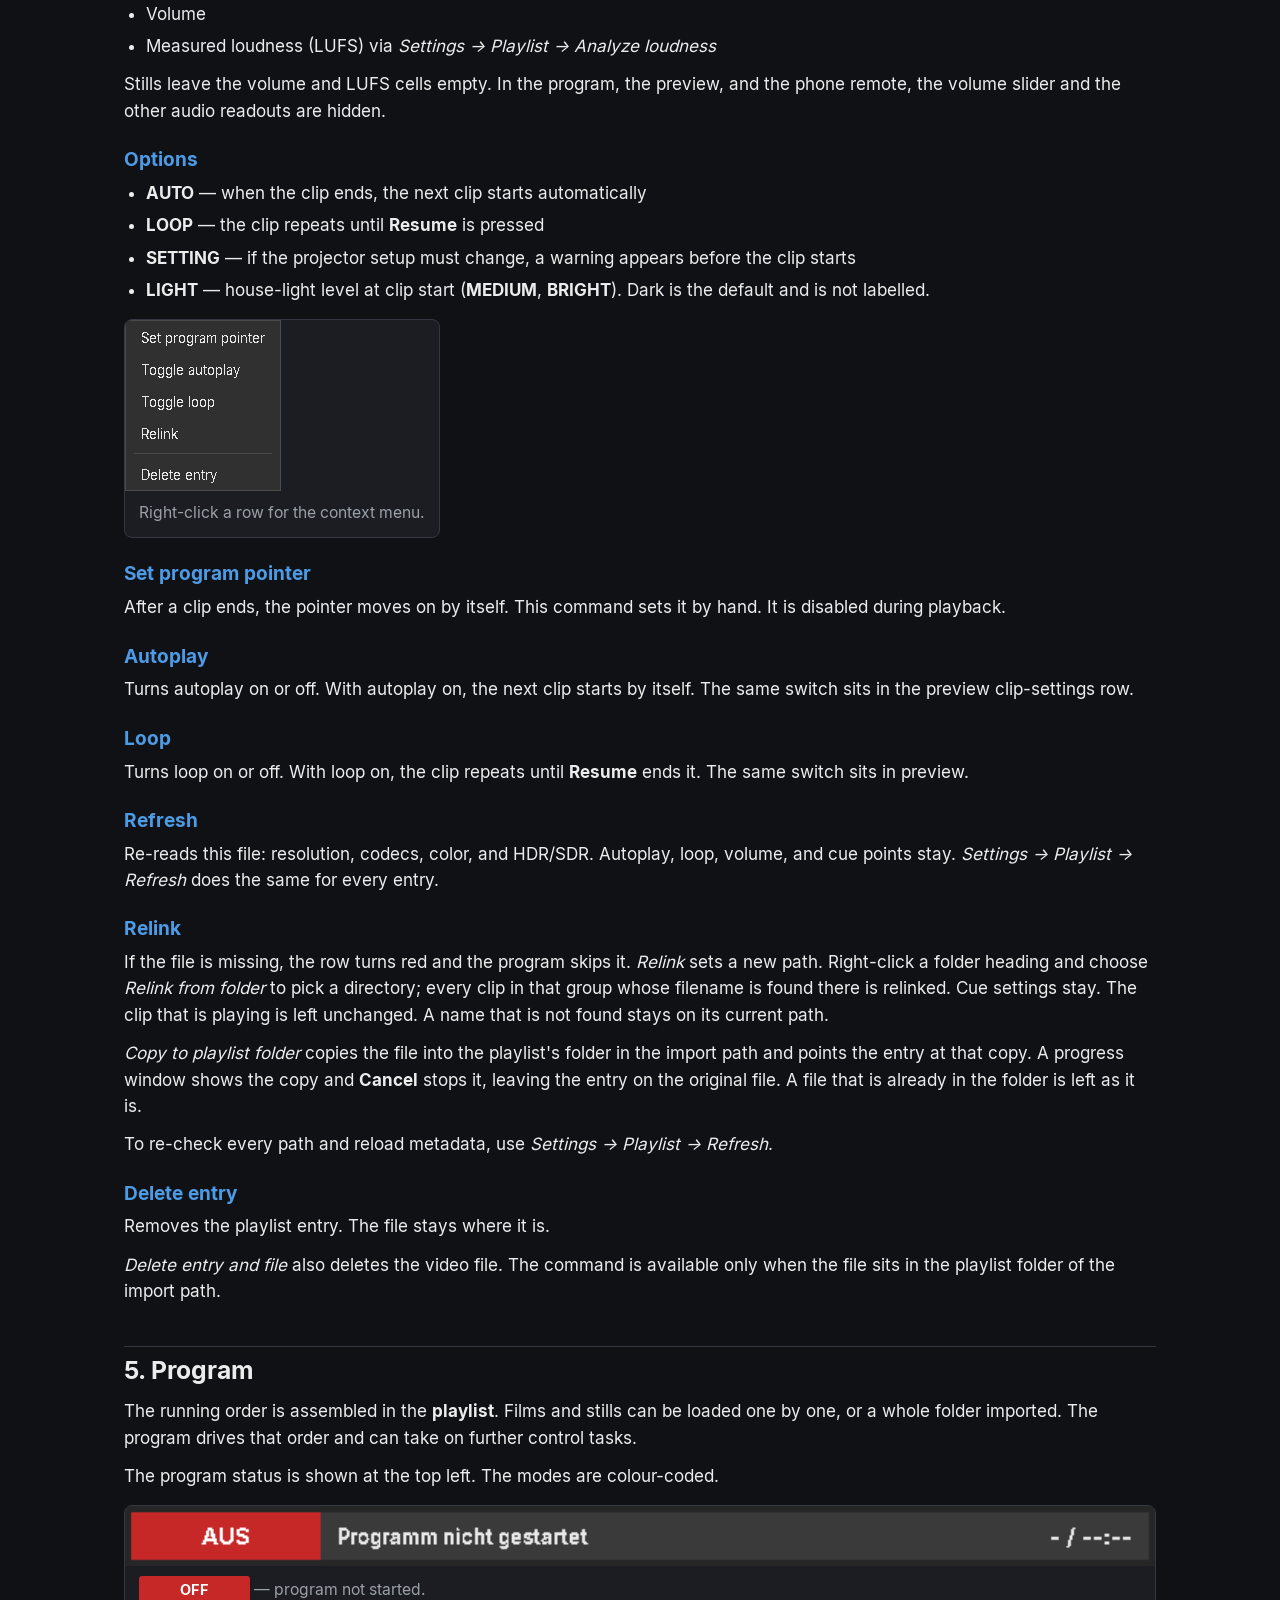
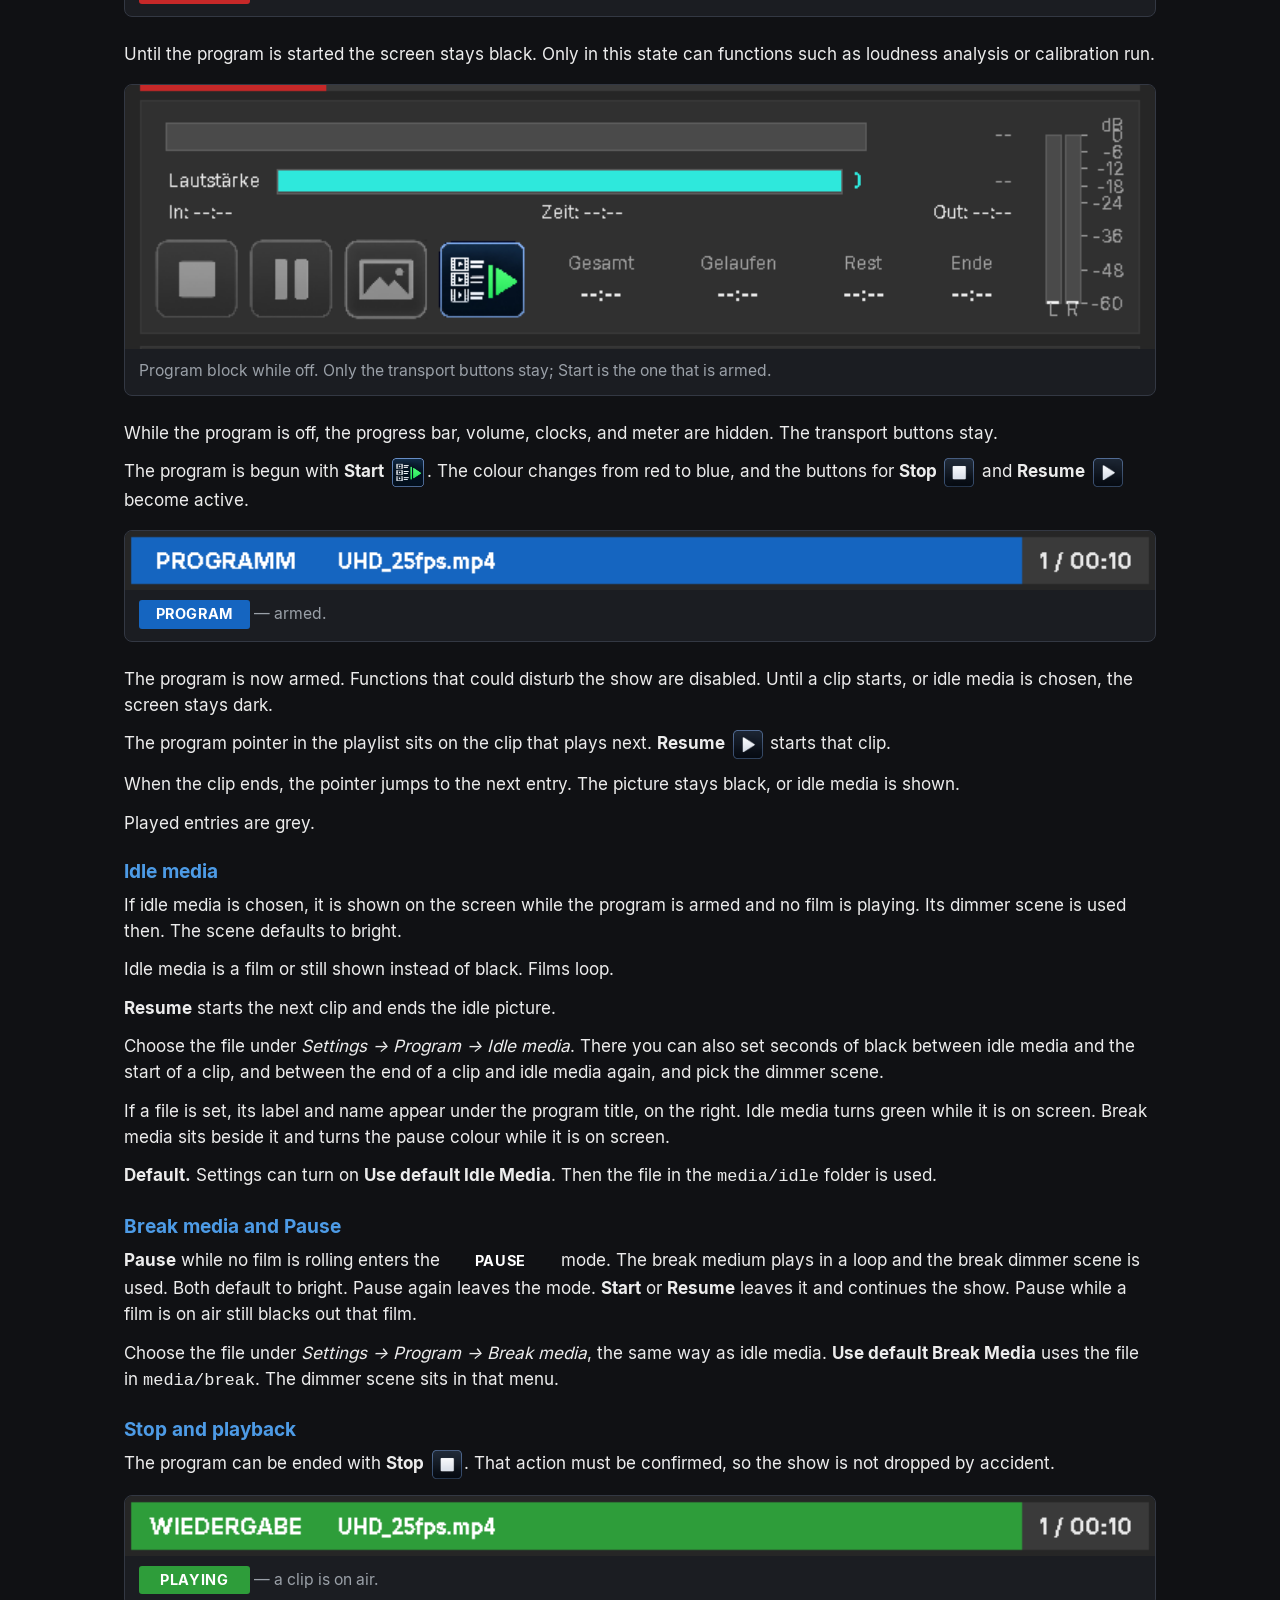
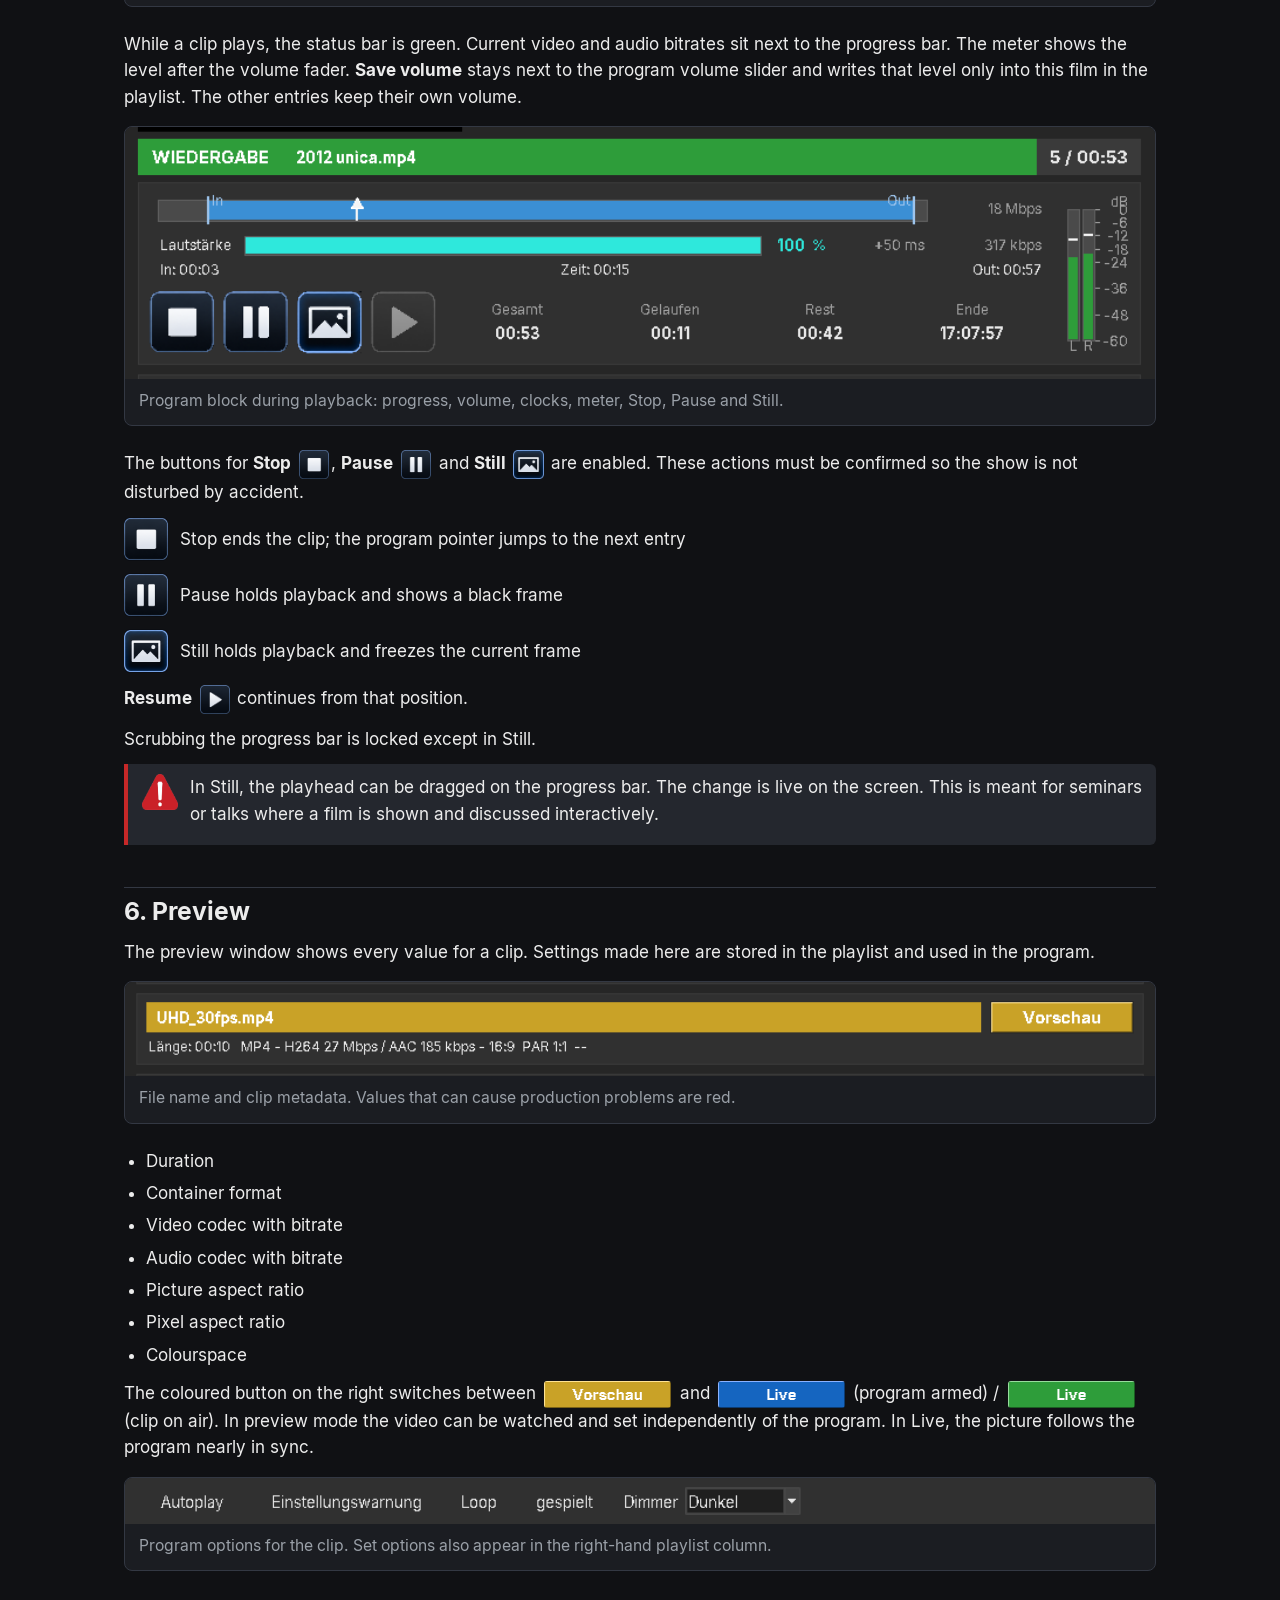
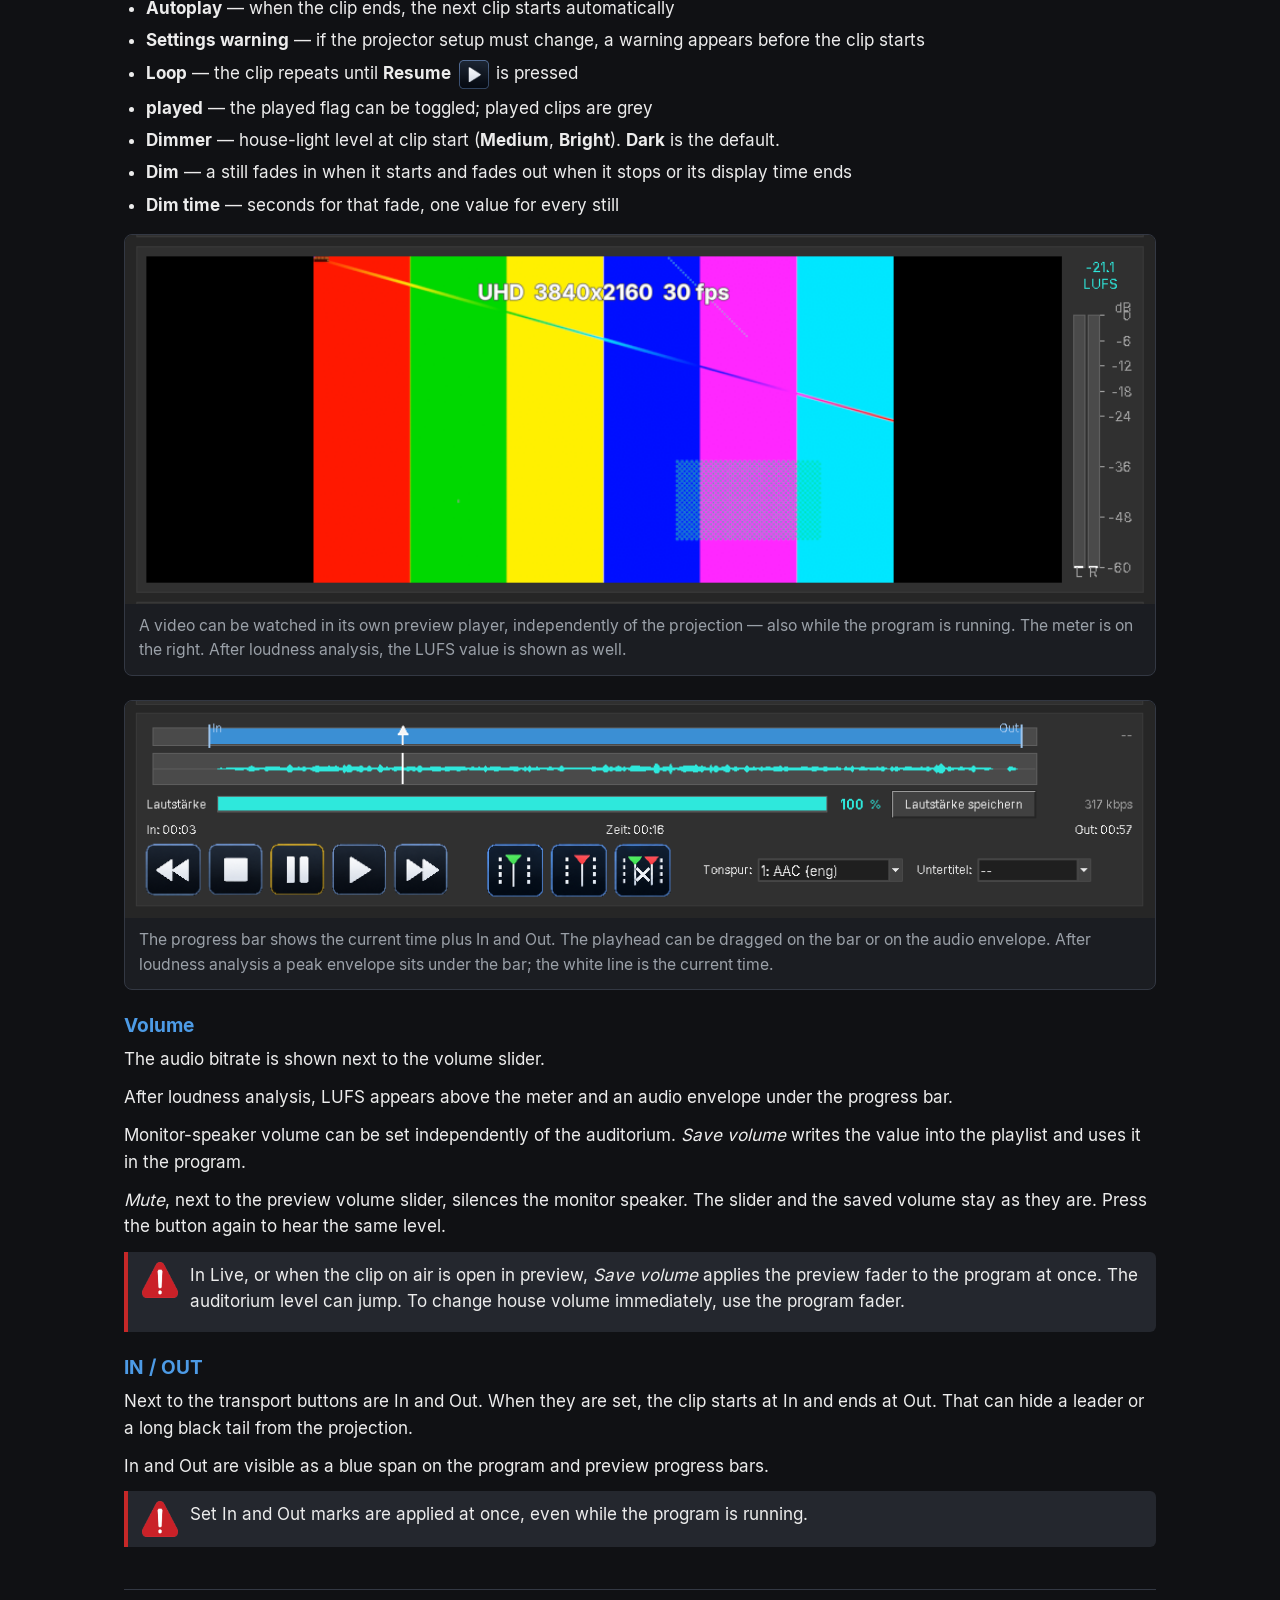
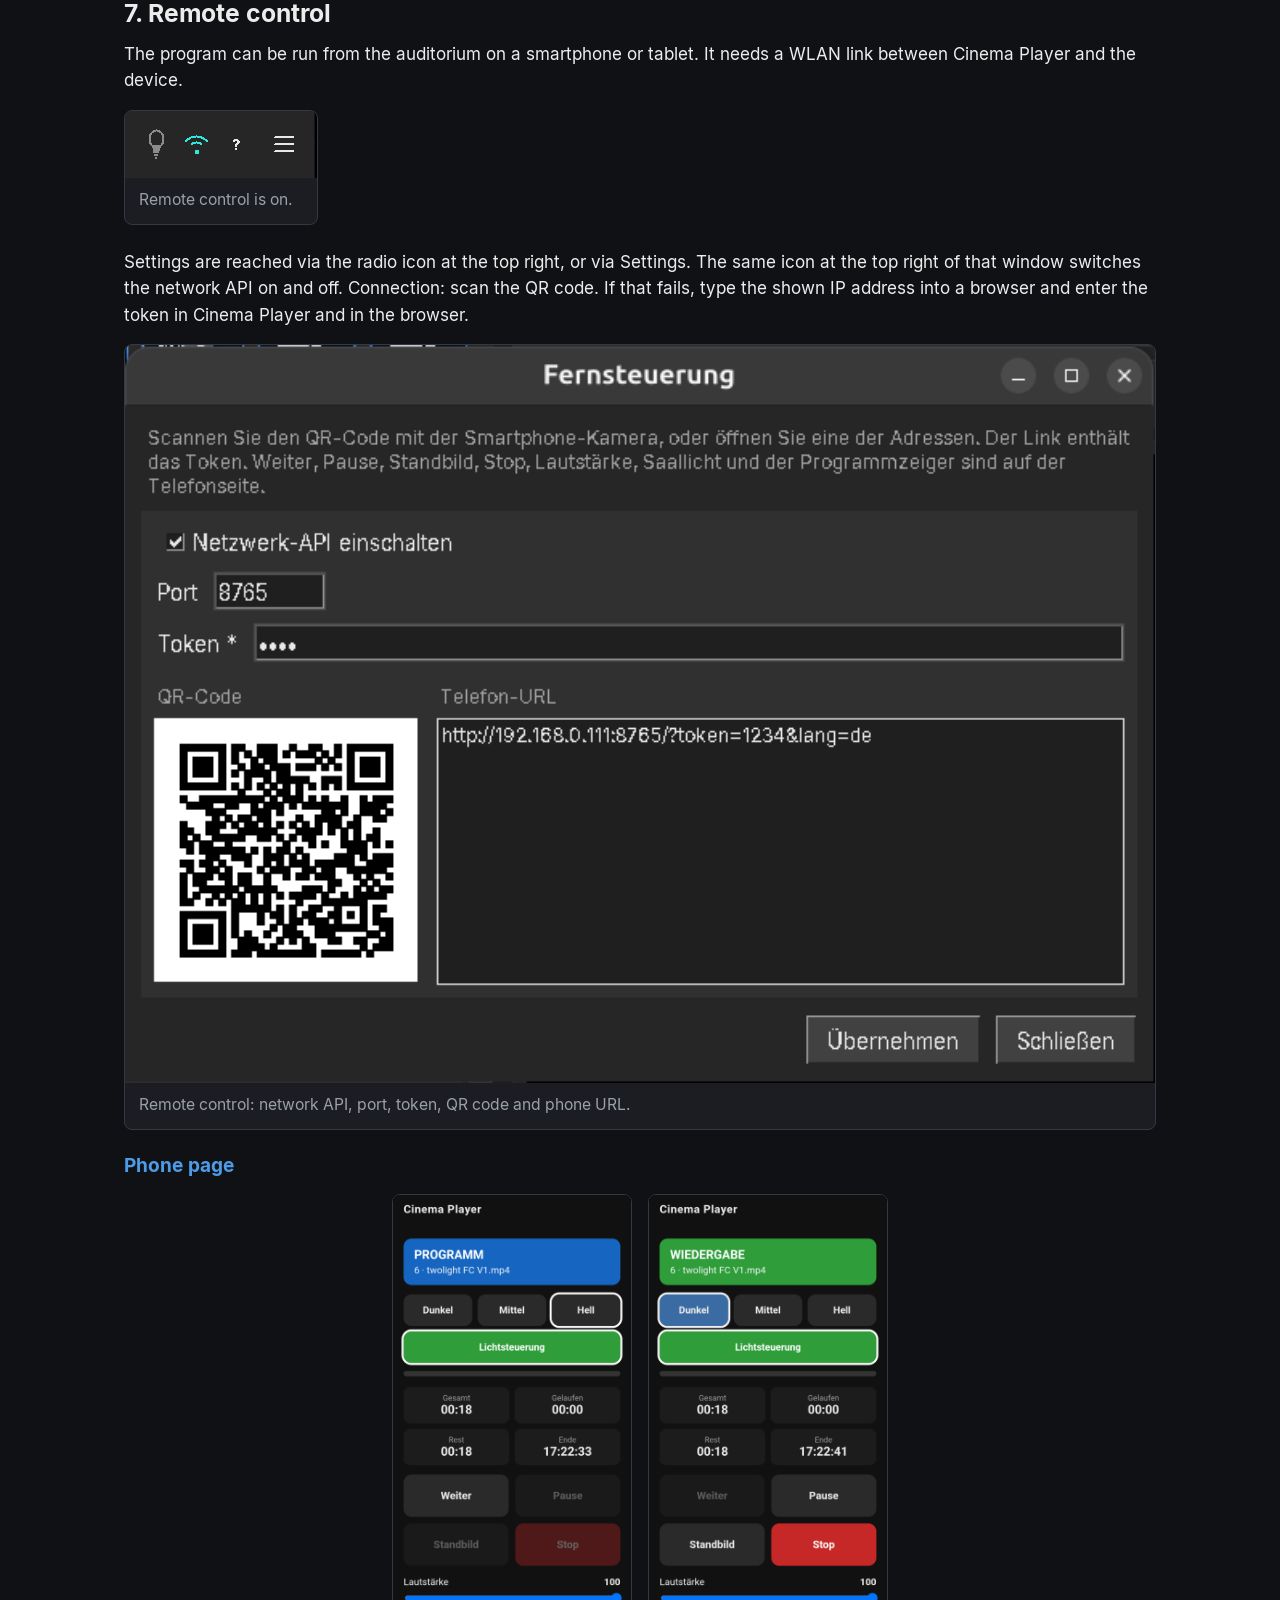
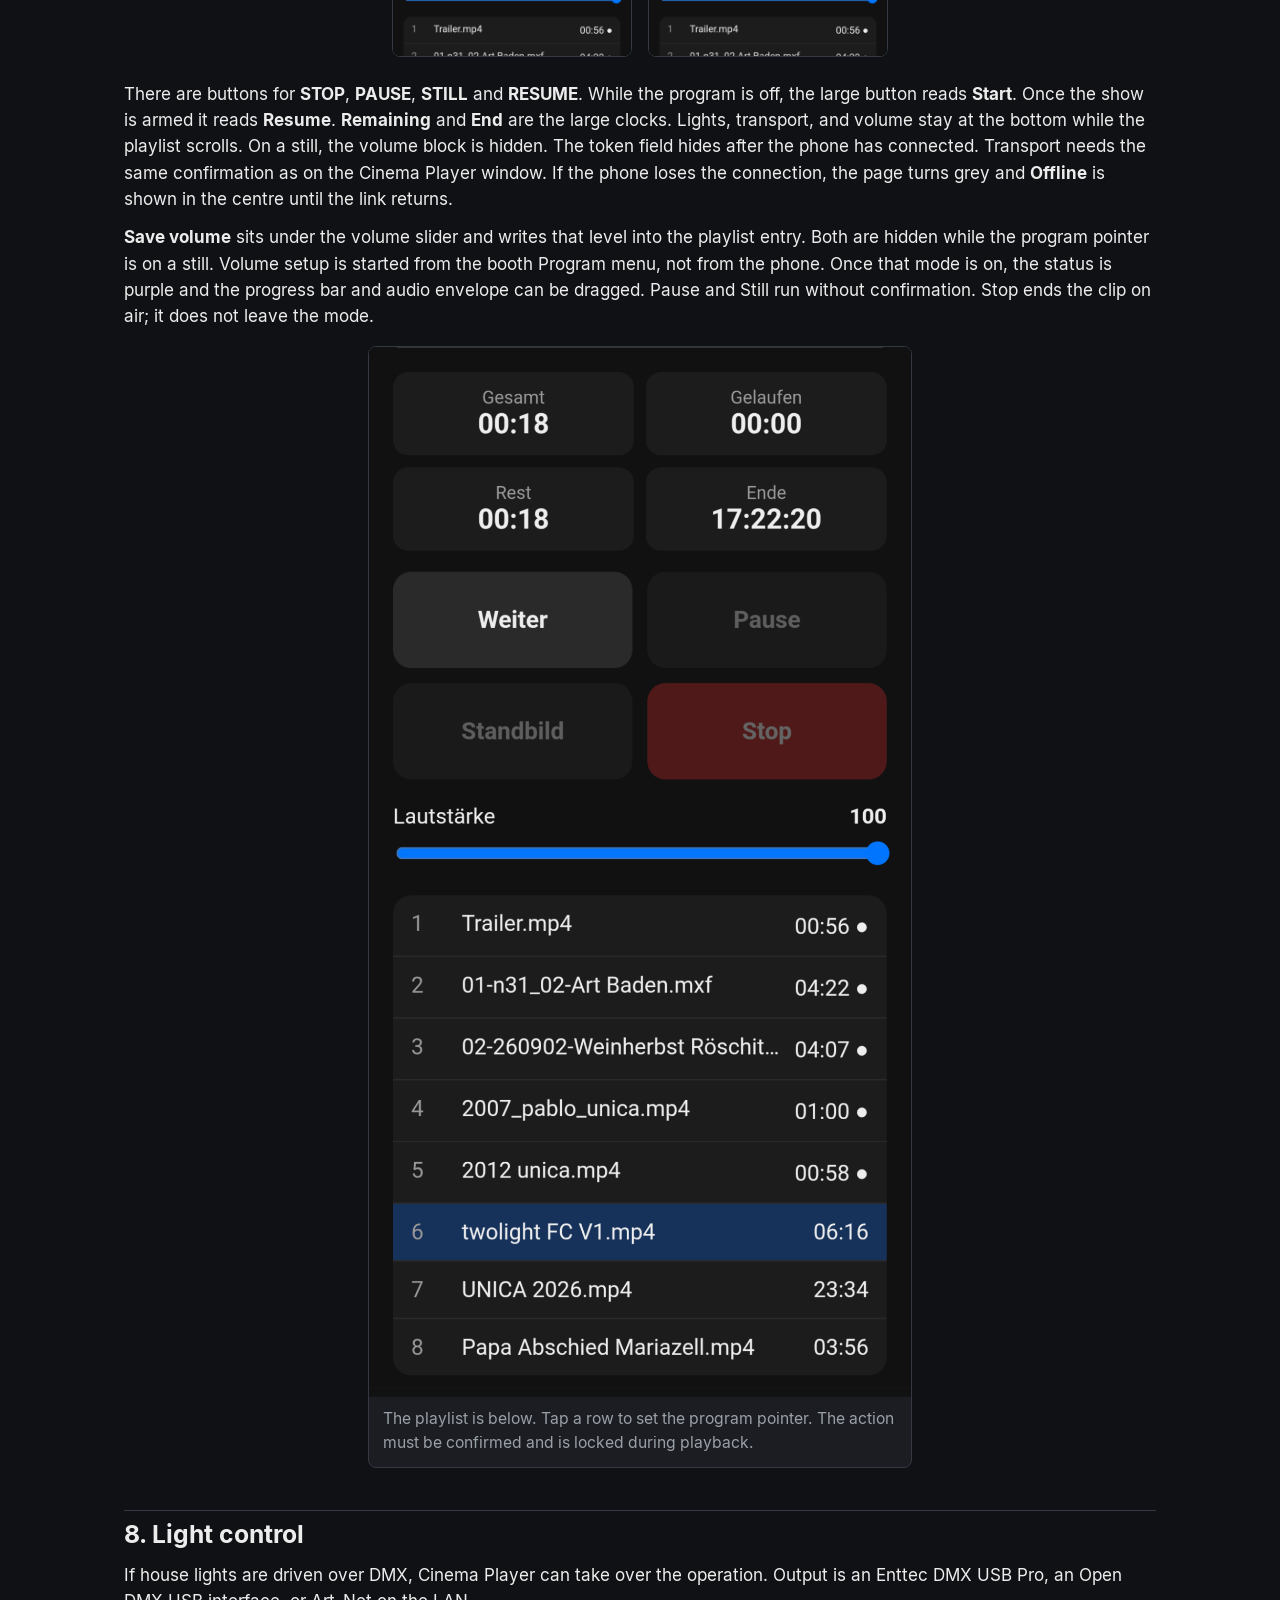
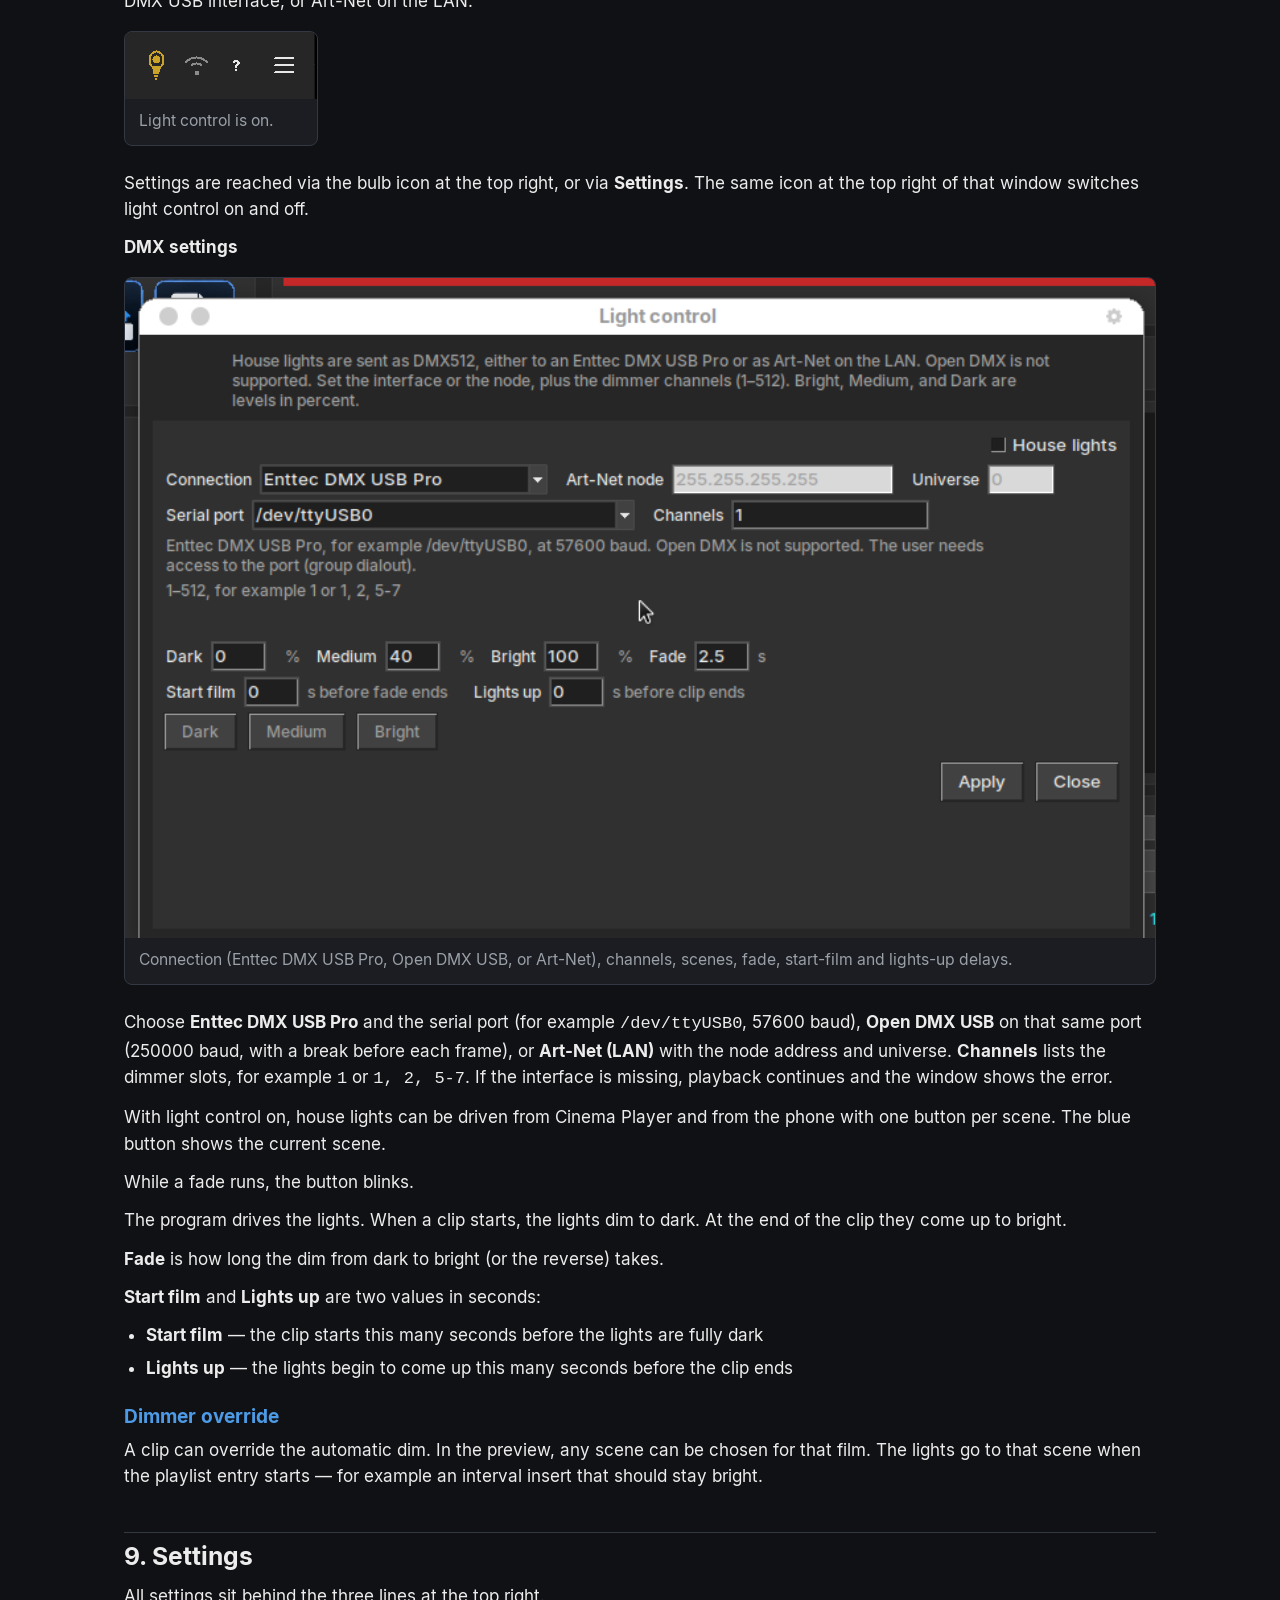
==== commit c3f2b9e9: "Remove the next-film hint from the program header. The line under the title now only shows the idle " ====
--- a/manual/index.html
+++ b/manual/index.html
@@ -305,8 +305,8 @@
     <p data-lang="de">Wird der nächste Film mit <strong>WEITER</strong> gestartet, beendet dies die Anzeige des Leerlaufmediums.</p>
     <p data-lang="en">Choose the file under <em>Settings → Program → Idle media</em>. There you can also set seconds of black between idle media and the start of a clip, and between the end of a clip and idle media again, and pick the dimmer scene.</p>
     <p data-lang="de">Das Leerlaufmedium kann in den Einstellungen unter <em>Einstellungen → Programm → Leerlaufmedium</em> ausgewählt werden. Dort kann auch eine Zeit gewählt werden, in der zwischen dem Leerlaufmedium und dem Filmbeginn beziehungsweise dem Filmende und der erneuten Anzeige des Leerlaufmediums ein schwarzes Bild gezeigt wird, sowie die Lichtszene.</p>
-    <p data-lang="en">If a file is set, its label and name appear on the same line as the next playlist entry. Idle media turns green while it is on screen. Break media sits beside it and turns the pause colour while it is on screen.</p>
-    <p data-lang="de">Ist ein Medium ausgewählt, stehen Bezeichnung und Name auf derselben Zeile wie der nächste Playlist-Eintrag. Das Leerlaufmedium leuchtet grün, solange es läuft. Das Pausenmedium steht daneben und leuchtet in der Pausenfarbe, solange es gezeigt wird.</p>
+    <p data-lang="en">If a file is set, its label and name appear under the program title, on the right. Idle media turns green while it is on screen. Break media sits beside it and turns the pause colour while it is on screen.</p>
+    <p data-lang="de">Ist ein Medium ausgewählt, stehen Bezeichnung und Name rechts unter dem Filmtitel. Das Leerlaufmedium leuchtet grün, solange es läuft. Das Pausenmedium steht daneben und leuchtet in der Pausenfarbe, solange es gezeigt wird.</p>
     <p data-lang="en"><strong>Default.</strong> Settings can turn on <strong>Use default Idle Media</strong>. Then the file in the <code>media/idle</code> folder is used.</p>
     <p data-lang="de"><strong>Standard.</strong> In den Einstellungen kann das <strong>Standard-Leerlaufmedium</strong> eingeschaltet werden. In dem Fall wird die Datei, die im Verzeichnis <code>media/idle</code> abgelegt ist, als Leerlaufmedium verwendet.</p>
 
@@ -605,8 +605,8 @@
     <figure class="snip">
       <img src="images/guide/menu-program.png" alt="Program submenu">
     </figure>
-    <p data-lang="en"><strong>Idle media</strong> is the first item. Under it, <strong>Use default Idle Media</strong> always uses the file in the <code>media/idle</code> folder. <strong>Break media</strong> follows, with <strong>Use default Break Media</strong> for <code>media/break</code>. Each menu holds a dimmer scene; both default to bright. <strong>Settings warning</strong> sits below a line. <strong>Set volume</strong> is last and is disabled only while a clip is rolling. It starts the program if needed and lights the status purple, as in calibration. The current playlist stays. Clips run with the normal transport, and the program progress bar and audio envelope can be scrubbed at any time, not only in Still. Stop, Pause and Still do not ask for confirmation. <strong>Save volume</strong> stays next to the program volume slider and writes that level into the playlist entry, the same way as in the preview. The phone always shows <strong>Save volume</strong> under its slider. In this mode it can also scrub on the bar or envelope. Stop on the phone ends the clip on air and does not leave the mode.</p>
-    <p data-lang="de"><strong>Leerlaufmedium</strong> steht an erster Stelle. Darunter schaltet <strong>Standard-Leerlaufmedium verwenden</strong> die Datei aus dem Verzeichnis <code>media/idle</code> ein. Danach folgt <strong>Pausenmedium</strong> mit <strong>Standard-Pausenmedium verwenden</strong> für <code>media/break</code>. In beiden Menüs gibt es eine Lichtszene, voreingestellt hell. <strong>Einstellungswarnung</strong> steht unter einer Linie. <strong>Lautstärke einstellen</strong> steht ganz unten und ist nur gesperrt, solange ein Film läuft. Der Punkt startet das Programm, falls nötig, und leuchtet den Status lila aus, wie bei der Kalibrierung. Die aktuelle Playlist bleibt. Die Filme laufen mit der normalen Ablaufsteuerung, und Fortschrittsbalken und Audio-Hüllkurve im Programm lassen sich jederzeit verschieben, nicht nur im Still. Stop, Pause und Still fragen nicht nach einer Bestätigung. <strong>Lautstärke speichern</strong> steht immer neben dem Lautstärkeregler im Programm und schreibt den Pegel in den Playlist-Eintrag, genau wie in der Vorschau. Auf der Fernsteuerung steht <strong>Lautstärke speichern</strong> immer unter dem Regler. In diesem Modus lassen sich dort auch Balken und Hüllkurve verschieben. Stop auf dem Telefon beendet den laufenden Clip und verlässt den Modus nicht.</p>
+    <p data-lang="en"><strong>Idle media</strong> is the first item. Inside it, <strong>Use default Idle Media</strong> uses the file in the <code>media/idle</code> folder. <strong>Break media</strong> follows, and inside it <strong>Use default Break Media</strong> uses the file in <code>media/break</code>. Each of those menus also holds a dimmer scene; both default to bright. <strong>Settings warning</strong> sits below a line. <strong>Set volume</strong> is last and is disabled only while a clip is rolling. It starts the program if needed and lights the status purple, as in calibration. The current playlist stays. Clips run with the normal transport, and the program progress bar and audio envelope can be scrubbed at any time, not only in Still. Stop, Pause and Still do not ask for confirmation. <strong>Save volume</strong> stays next to the program volume slider and writes that level into the playlist entry, the same way as in the preview. The phone always shows <strong>Save volume</strong> under its slider. In this mode it can also scrub on the bar or envelope. Stop on the phone ends the clip on air and does not leave the mode.</p>
+    <p data-lang="de"><strong>Leerlaufmedium</strong> steht an erster Stelle. In diesem Menü schaltet <strong>Standard-Leerlaufmedium verwenden</strong> die Datei aus dem Verzeichnis <code>media/idle</code> ein. Danach folgt <strong>Pausenmedium</strong>; darin schaltet <strong>Standard-Pausenmedium verwenden</strong> die Datei aus <code>media/break</code> ein. In beiden Menüs gibt es eine Lichtszene, voreingestellt hell. <strong>Einstellungswarnung</strong> steht unter einer Linie. <strong>Lautstärke einstellen</strong> steht ganz unten und ist nur gesperrt, solange ein Film läuft. Der Punkt startet das Programm, falls nötig, und leuchtet den Status lila aus, wie bei der Kalibrierung. Die aktuelle Playlist bleibt. Die Filme laufen mit der normalen Ablaufsteuerung, und Fortschrittsbalken und Audio-Hüllkurve im Programm lassen sich jederzeit verschieben, nicht nur im Still. Stop, Pause und Still fragen nicht nach einer Bestätigung. <strong>Lautstärke speichern</strong> steht immer neben dem Lautstärkeregler im Programm und schreibt den Pegel in den Playlist-Eintrag, genau wie in der Vorschau. Auf der Fernsteuerung steht <strong>Lautstärke speichern</strong> immer unter dem Regler. In diesem Modus lassen sich dort auch Balken und Hüllkurve verschieben. Stop auf dem Telefon beendet den laufenden Clip und verlässt den Modus nicht.</p>
 
     <h3>
       <span data-lang="en">Playlist</span>
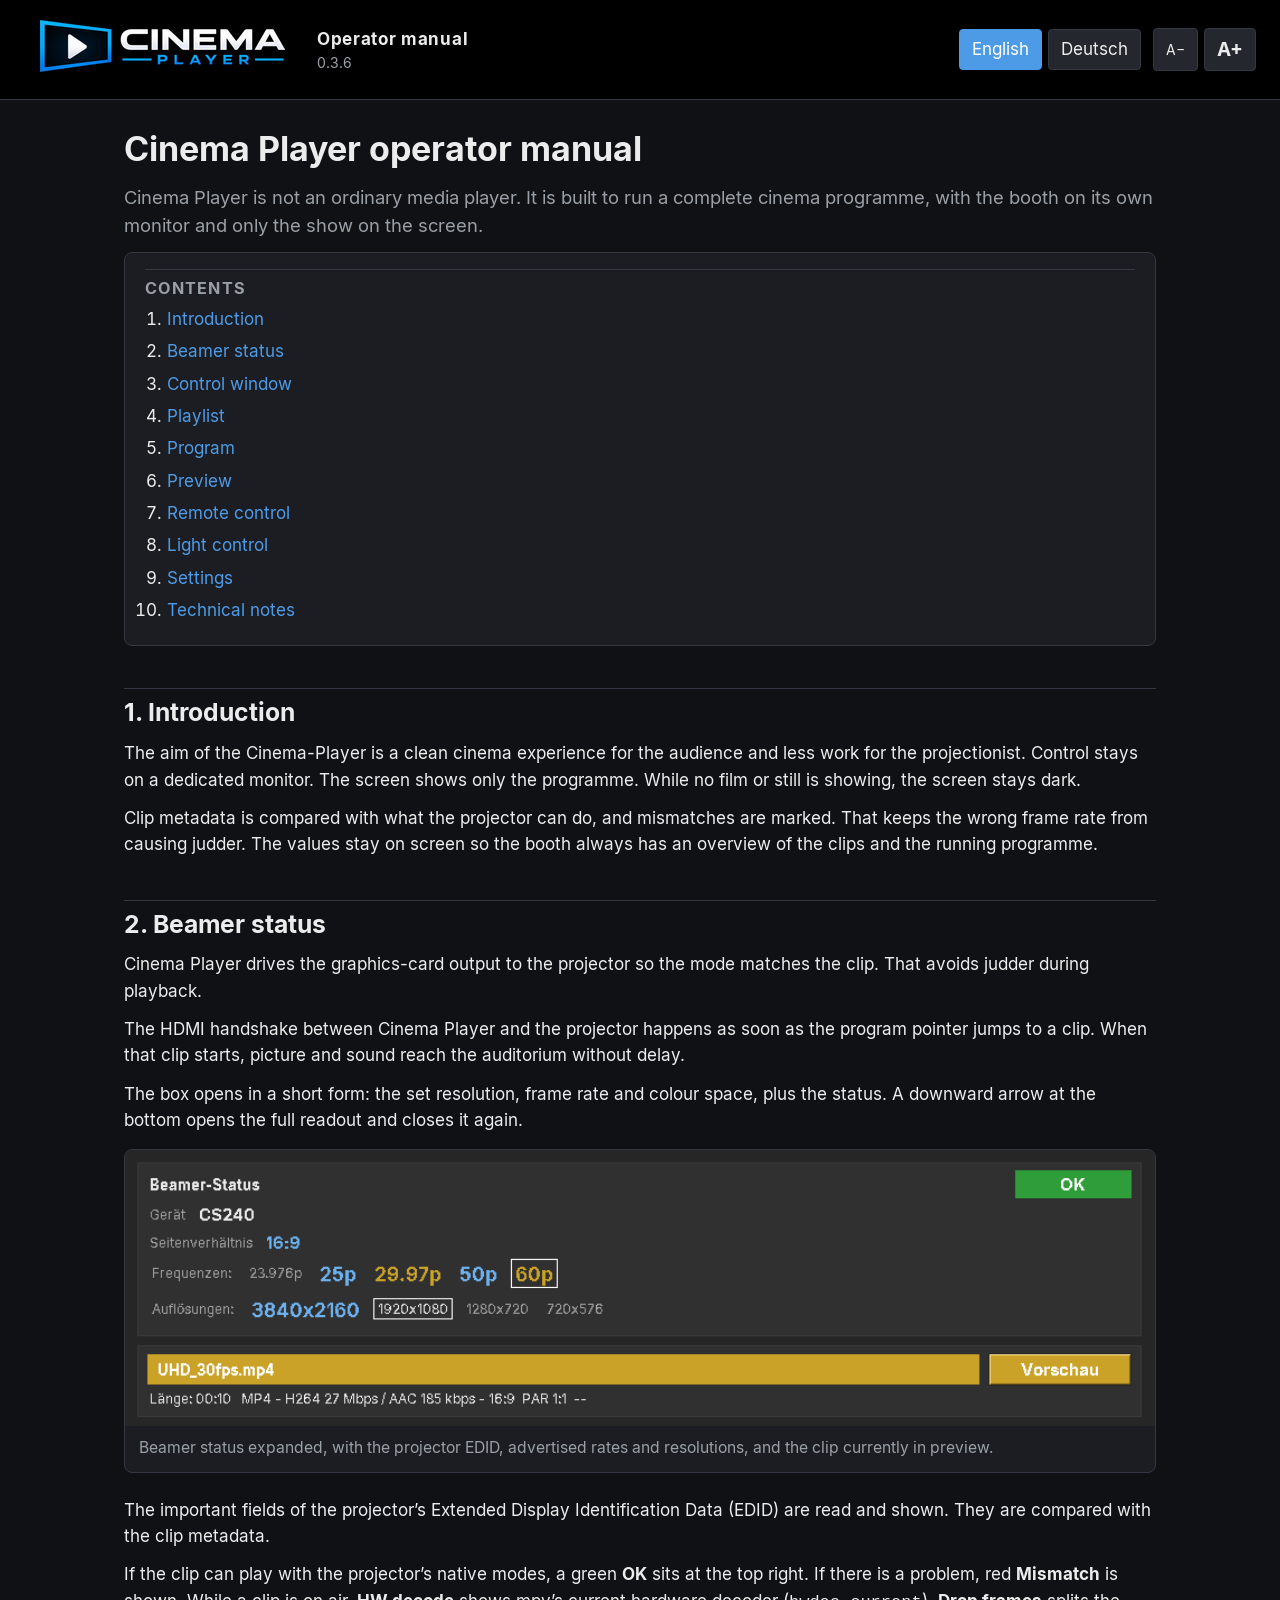
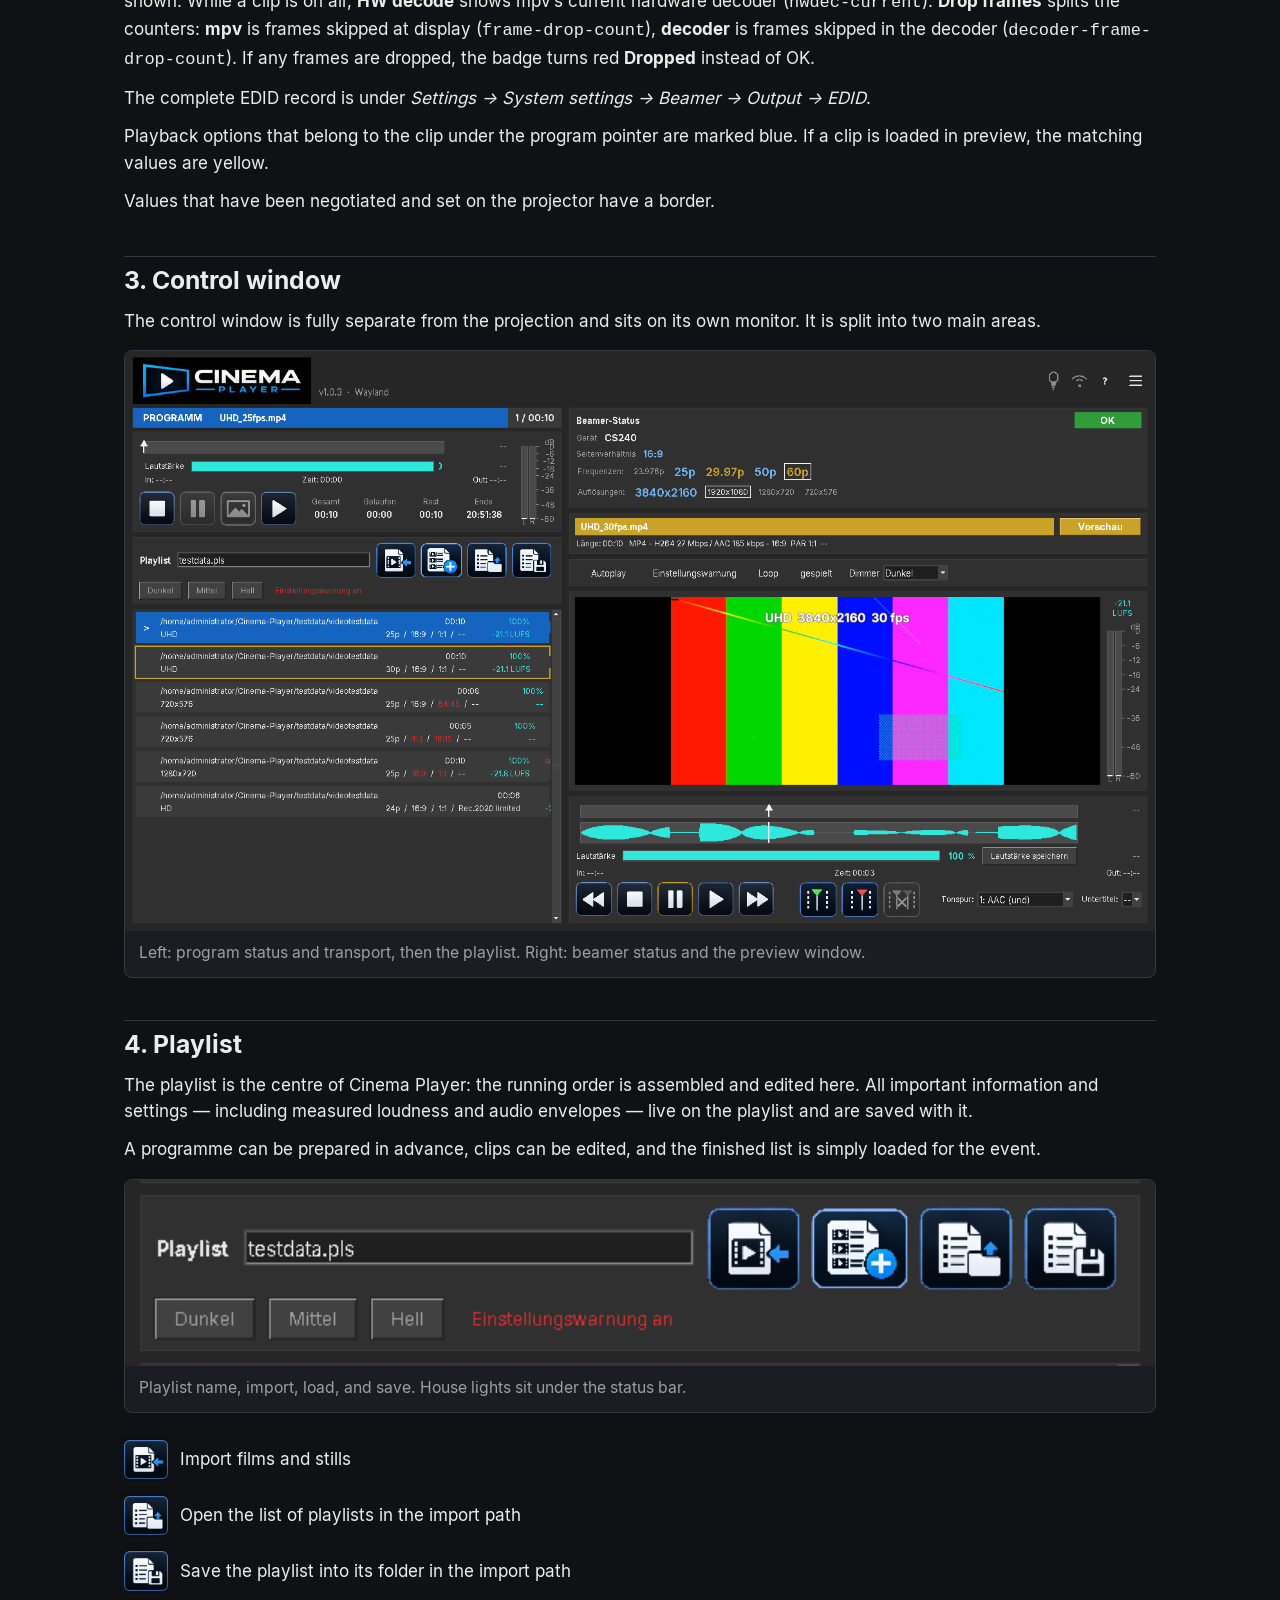
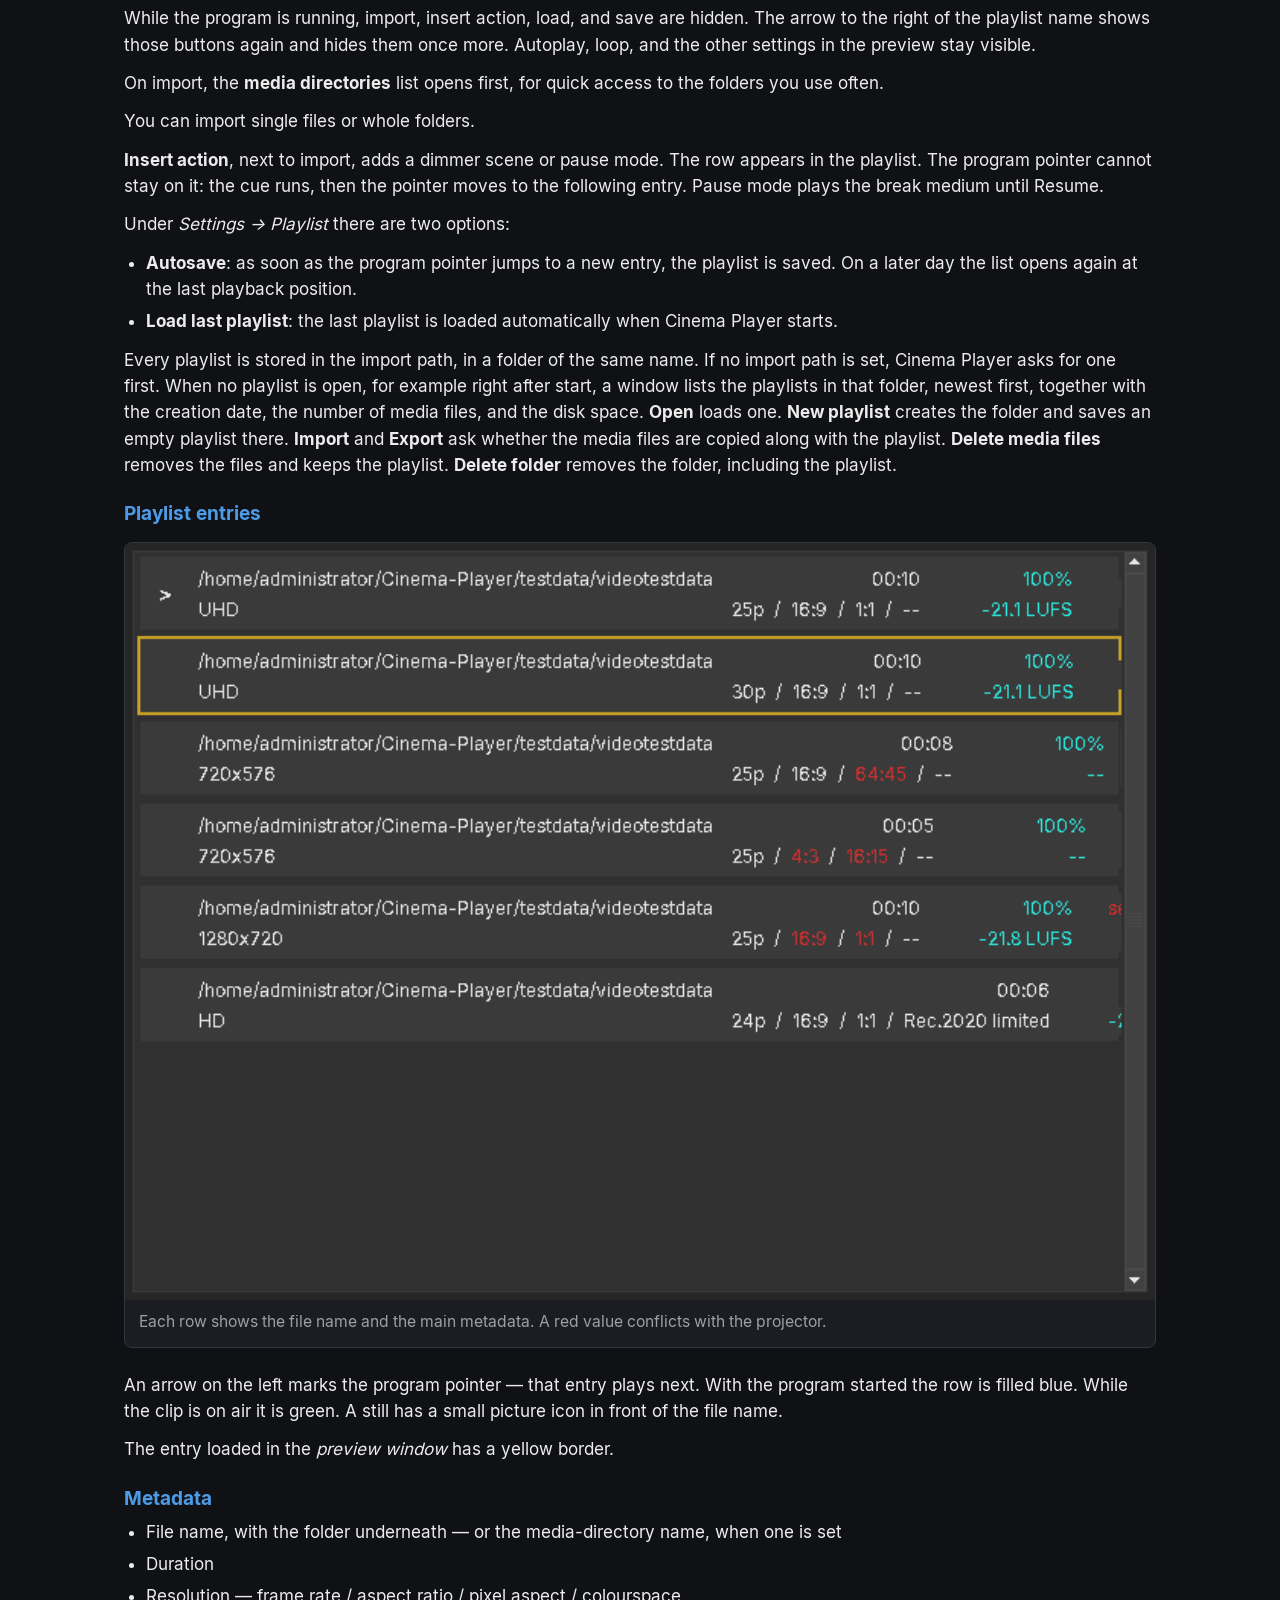
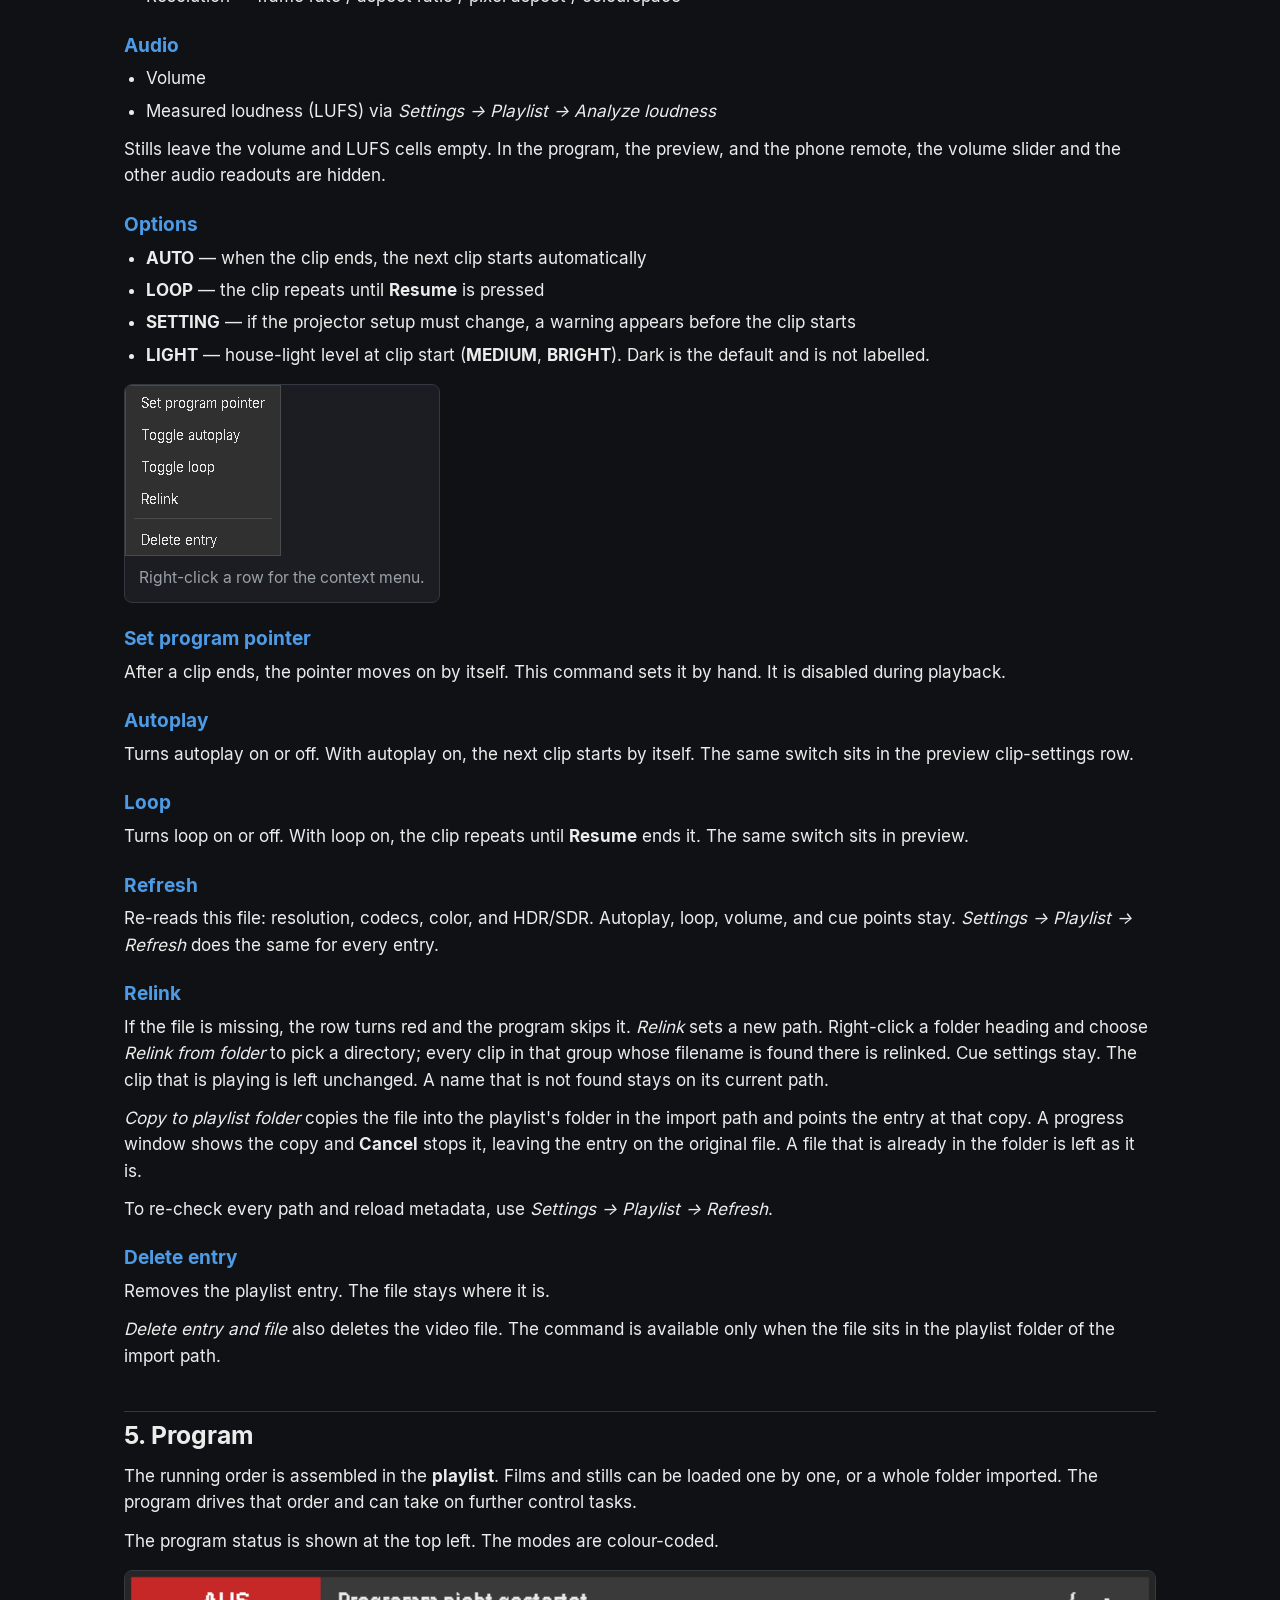
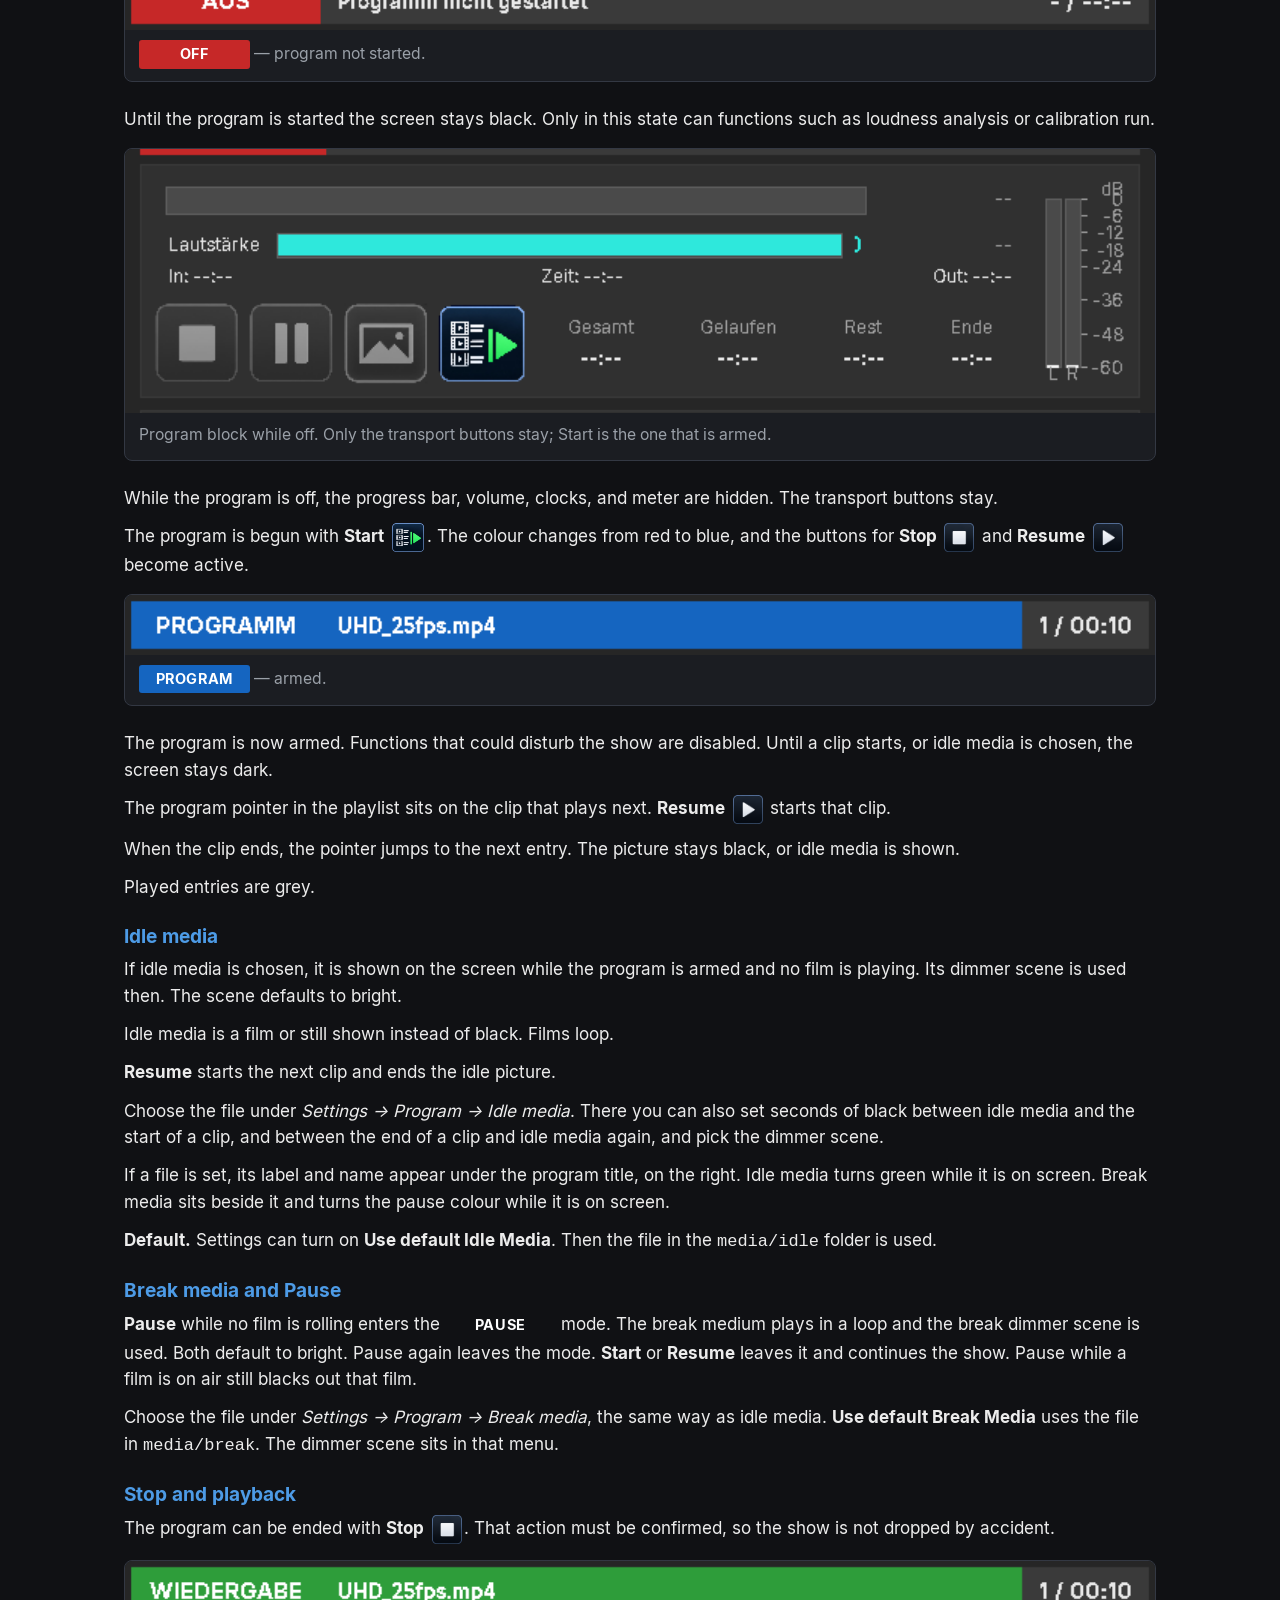
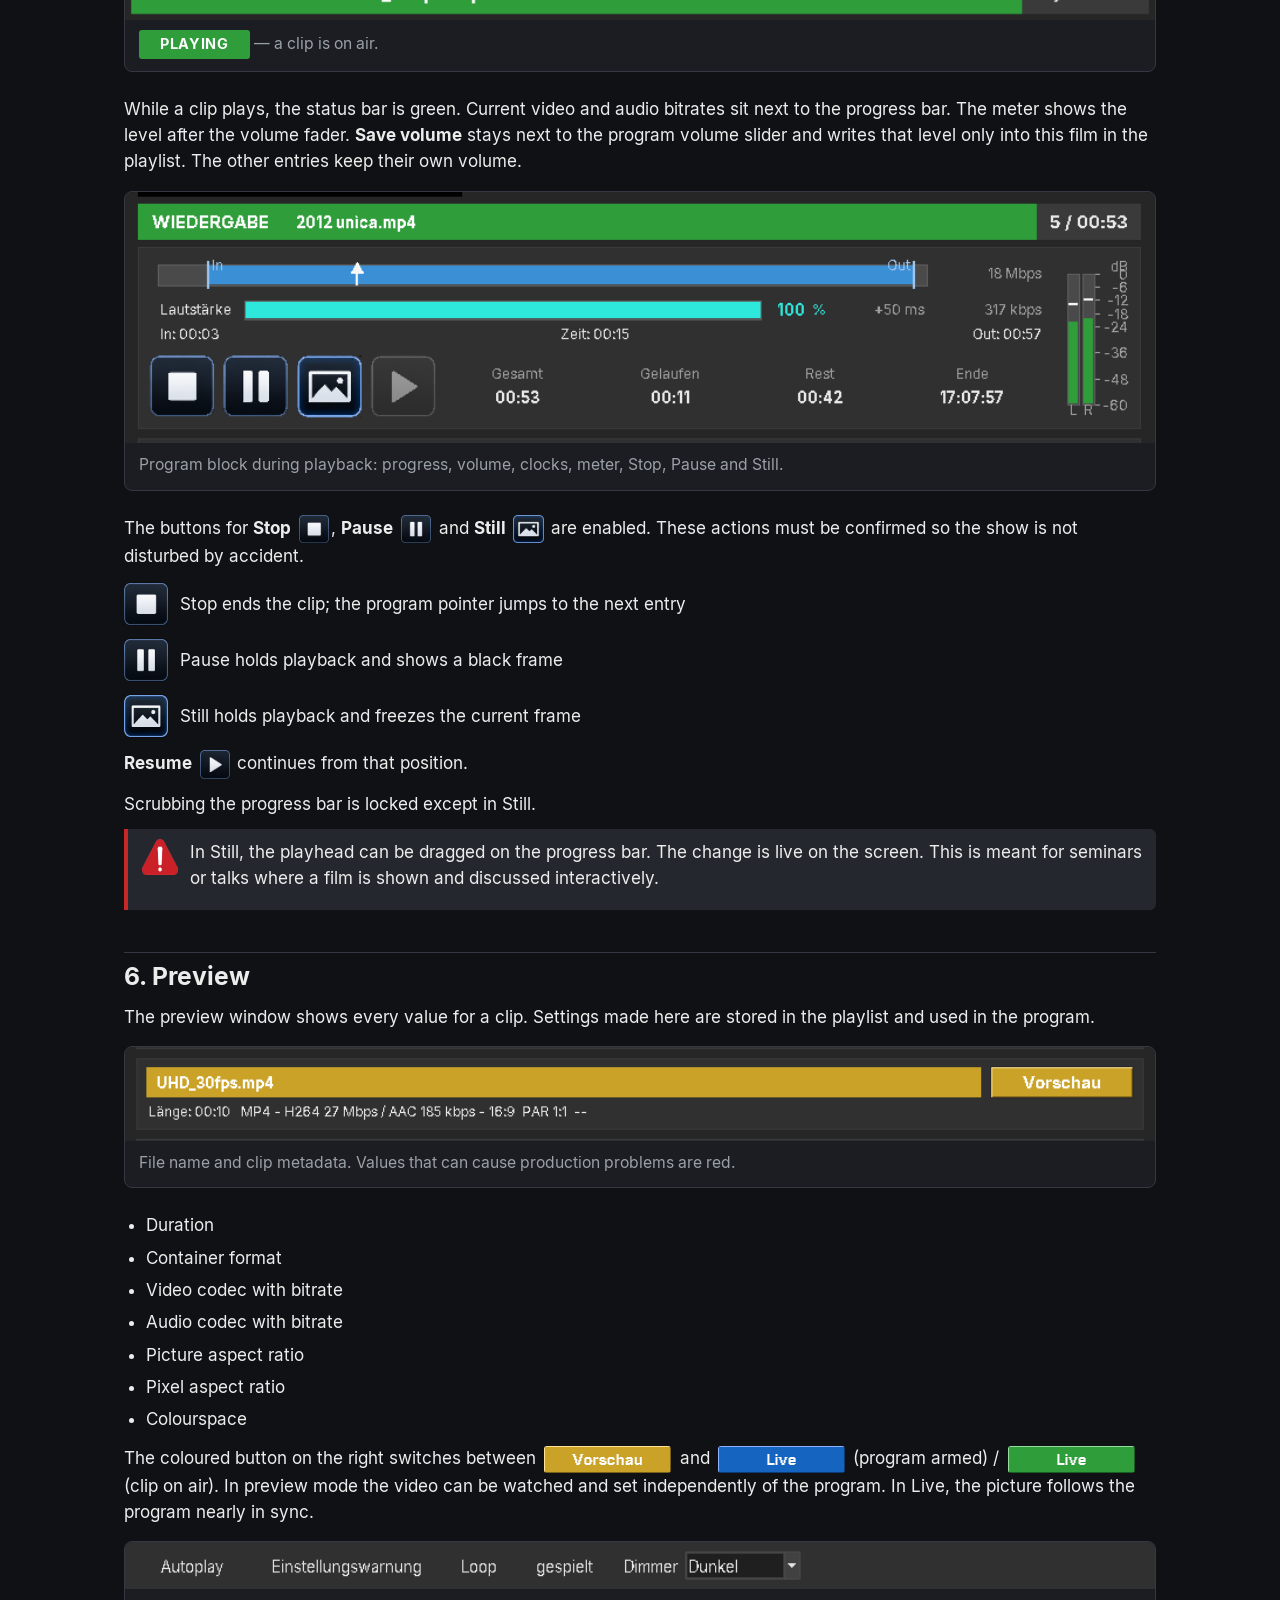
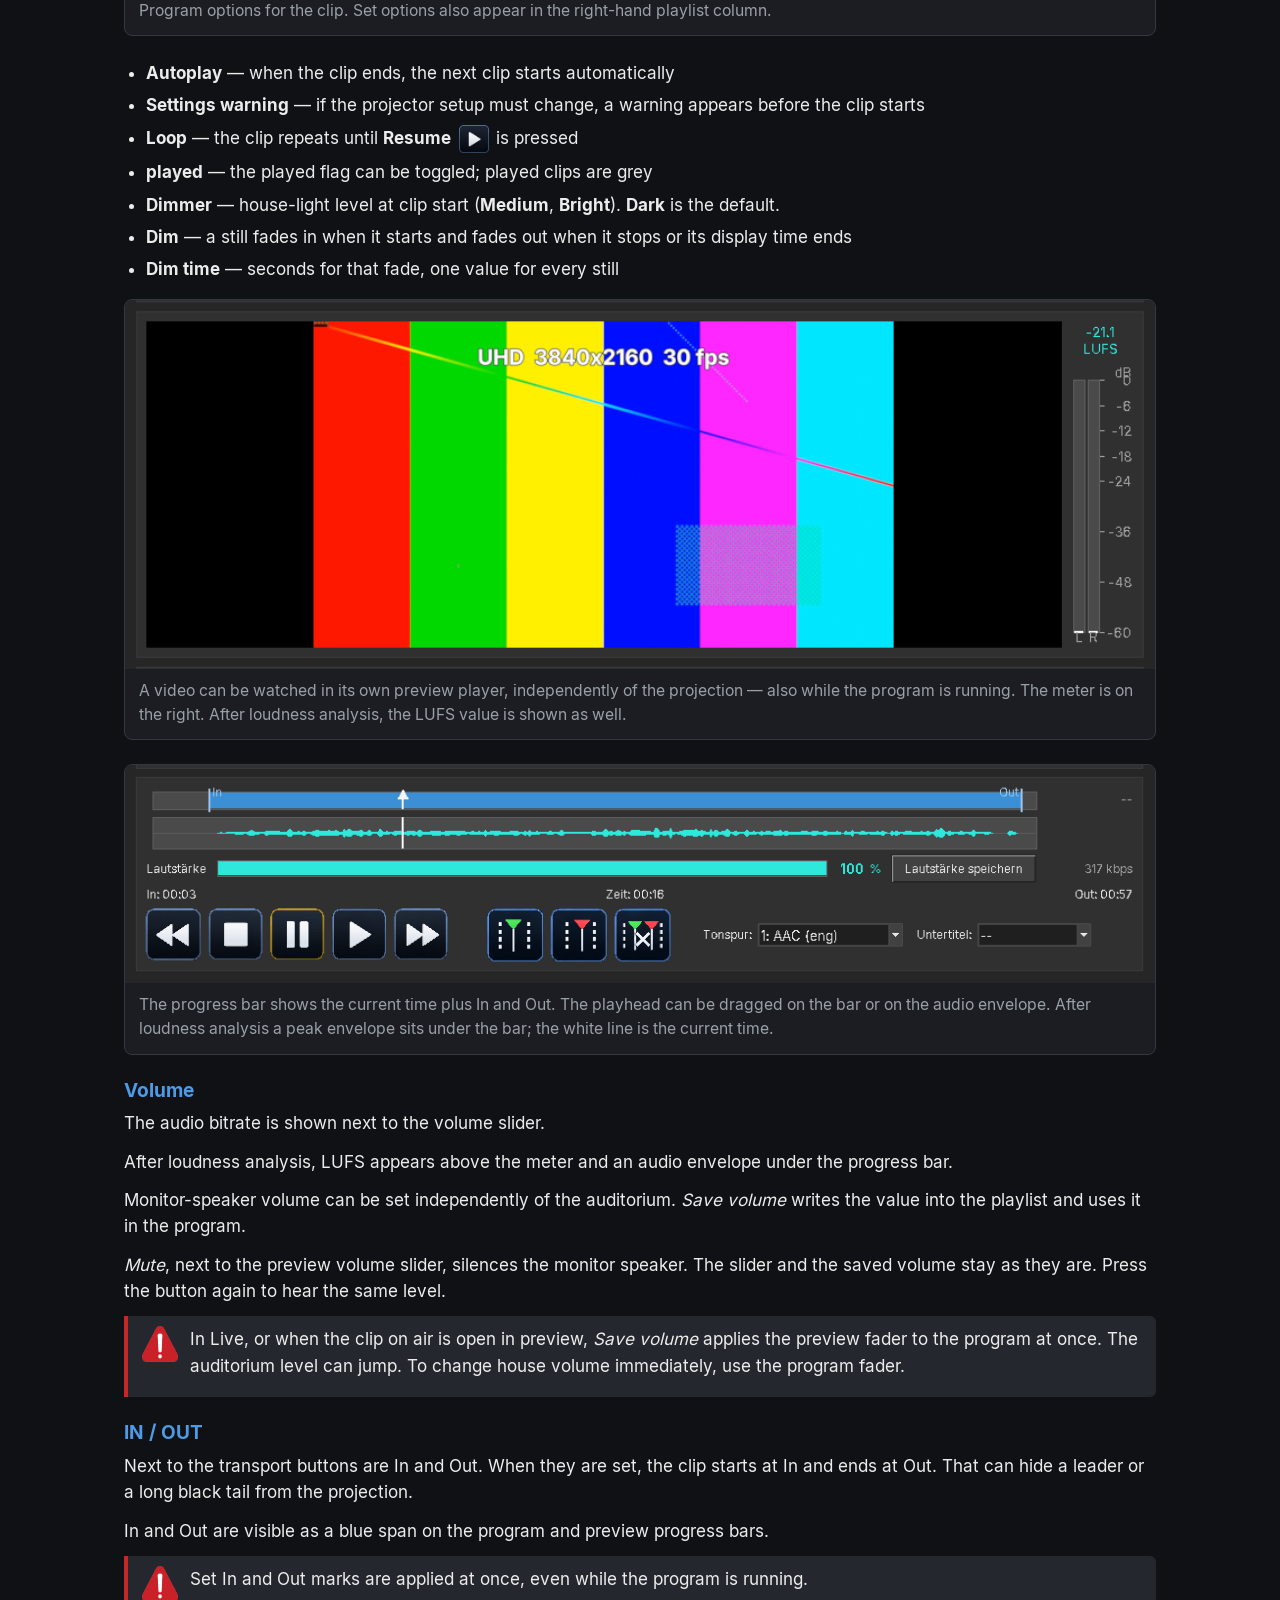
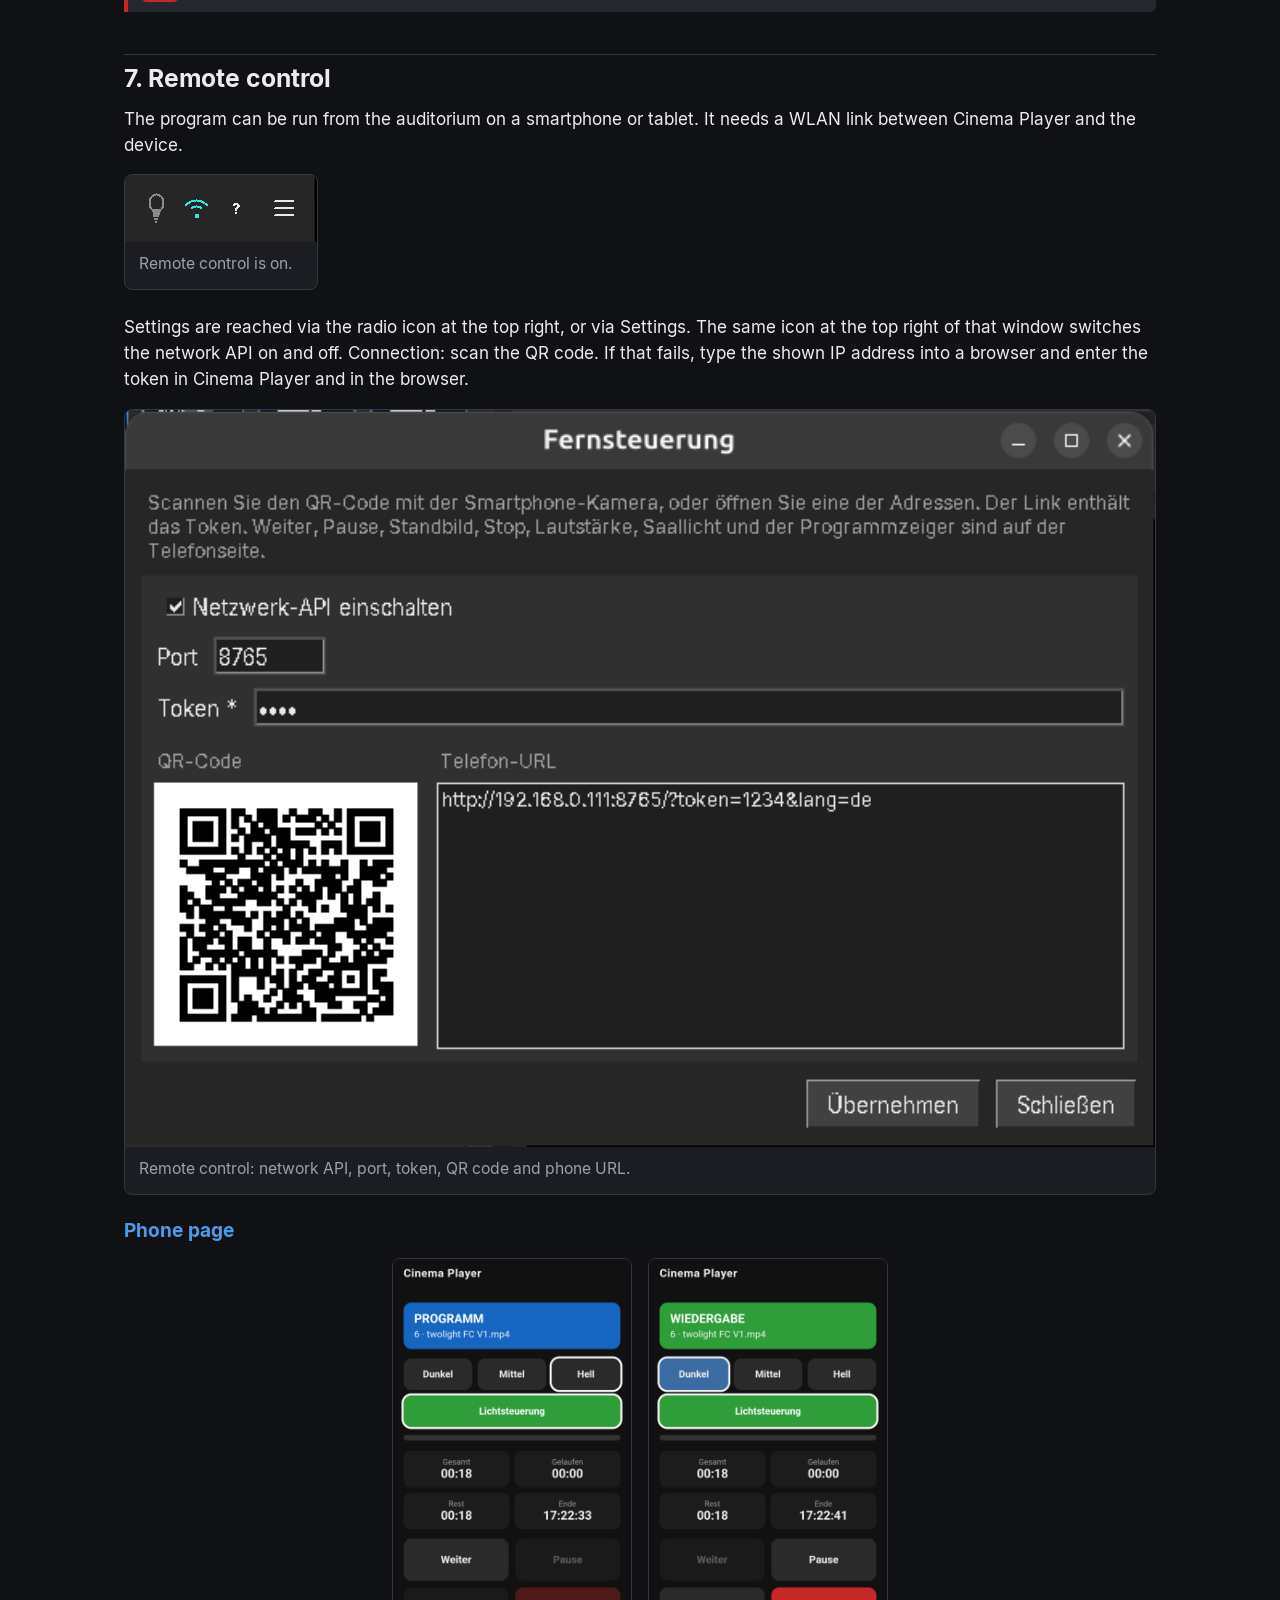
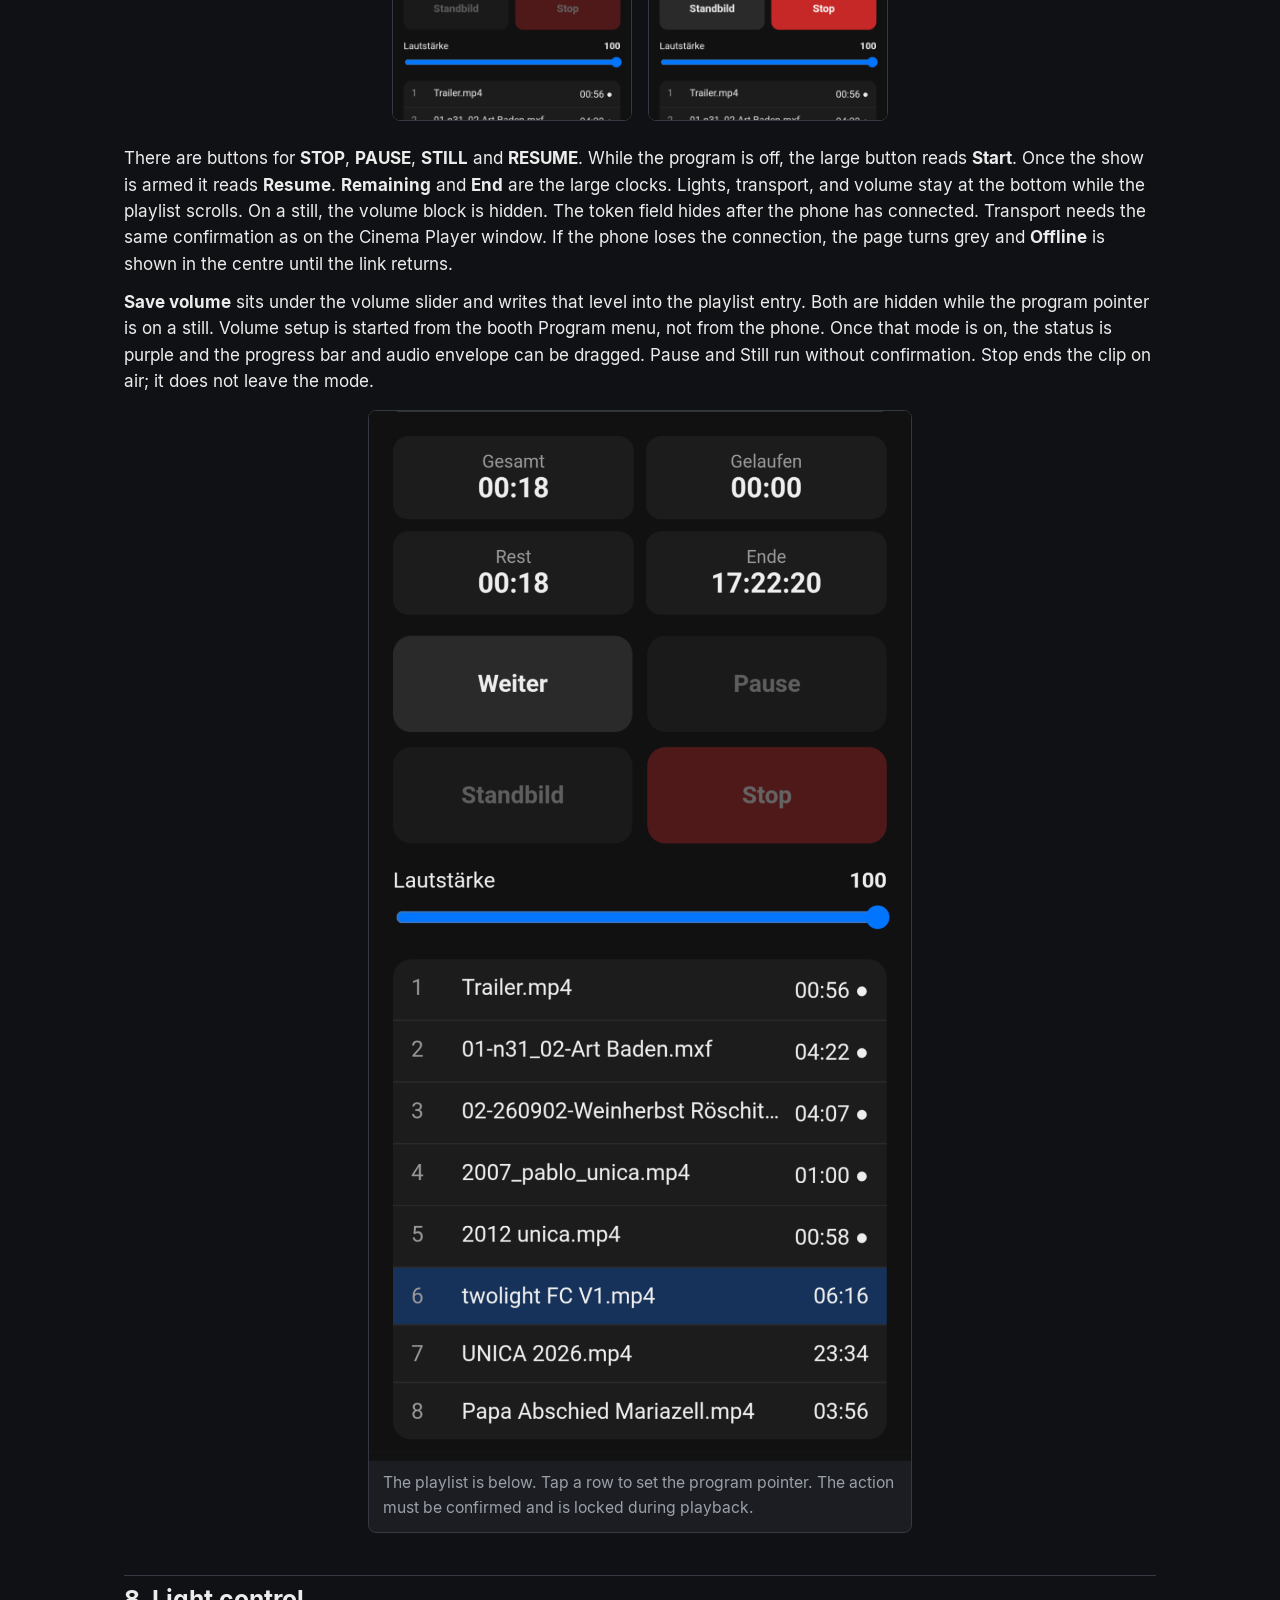
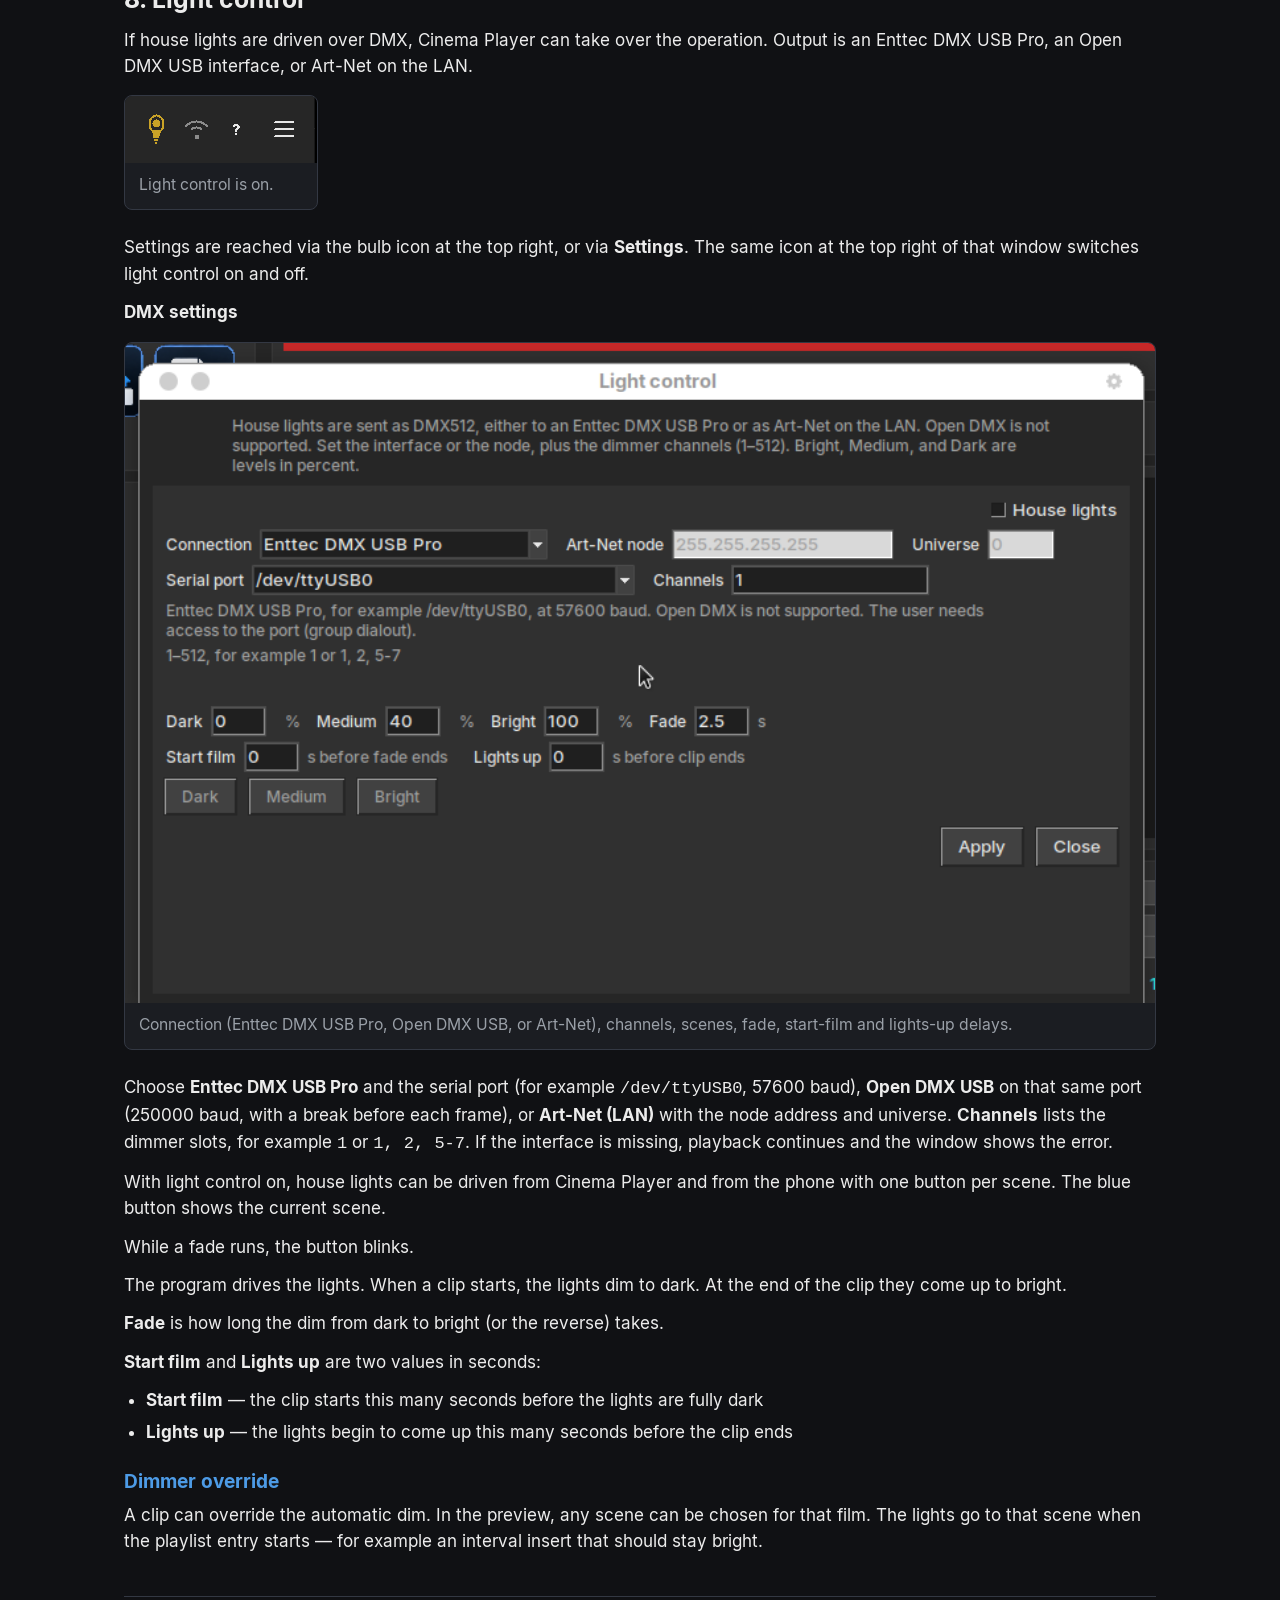
==== commit 3559bd02: "Add playlist cues for a dimmer scene or pause mode. Action rows show in the playlist, run when the s" ====
--- a/manual/index.html
+++ b/manual/index.html
@@ -129,12 +129,14 @@
       <p data-lang="en">Save the playlist into its folder in the import path</p>
       <p data-lang="de">Die Playlist in ihren Ordner im Importverzeichnis speichern</p>
     </div>
-    <p data-lang="en">While the program is running, import, load, and save are hidden. The arrow to the right of the playlist name shows those buttons again and hides them once more. Autoplay, loop, and the other settings in the preview stay visible.</p>
-    <p data-lang="de">Solange das Programm läuft, sind Import, Laden und Speichern ausgeblendet. Der Pfeil rechts neben dem Playlistnamen blendet diese Schaltflächen wieder ein und auch wieder aus. Autoplay, Loop und die übrigen Einstellungen in der Vorschau bleiben sichtbar.</p>
+    <p data-lang="en">While the program is running, import, insert action, load, and save are hidden. The arrow to the right of the playlist name shows those buttons again and hides them once more. Autoplay, loop, and the other settings in the preview stay visible.</p>
+    <p data-lang="de">Solange das Programm läuft, sind Import, Aktion einfügen, Laden und Speichern ausgeblendet. Der Pfeil rechts neben dem Playlistnamen blendet diese Schaltflächen wieder ein und auch wieder aus. Autoplay, Loop und die übrigen Einstellungen in der Vorschau bleiben sichtbar.</p>
     <p data-lang="en">On import, the <strong>media directories</strong> list opens first, for quick access to the folders you use often.</p>
     <p data-lang="de">Beim Import von Medien öffnet sich die Auswahl der <strong>Medienverzeichnisse</strong>, die einen schnellen Zugang zu den wichtigen Speicherorten ermöglichen.</p>
     <p data-lang="en">You can import single files or whole folders.</p>
     <p data-lang="de">Es lassen sich einzelne Dateien oder ganze Verzeichnisse in die Playlist importieren.</p>
+    <p data-lang="en"><strong>Insert action</strong>, next to import, adds a dimmer scene or pause mode. The row appears in the playlist. The program pointer cannot stay on it: the cue runs, then the pointer moves to the following entry. Pause mode plays the break medium until Resume.</p>
+    <p data-lang="de"><strong>Aktion einfügen</strong> steht neben dem Medienimport. Damit wird eine Lichtszene oder der Pausenmodus in die Playlist gesetzt. Der Programmzeiger kann auf diesem Eintrag nicht stehen: die Aktion wird ausgeführt, danach springt der Zeiger auf den folgenden Eintrag. Im Pausenmodus läuft das Pausenmedium, bis <strong>Weiter</strong> gedrückt wird.</p>
     <p data-lang="en">Under <em>Settings → Playlist</em> there are two options:</p>
     <p data-lang="de">In den Einstellungen finden sich unter <em>Einstellungen → Playlist</em> zwei Optionen.</p>
     <ul>
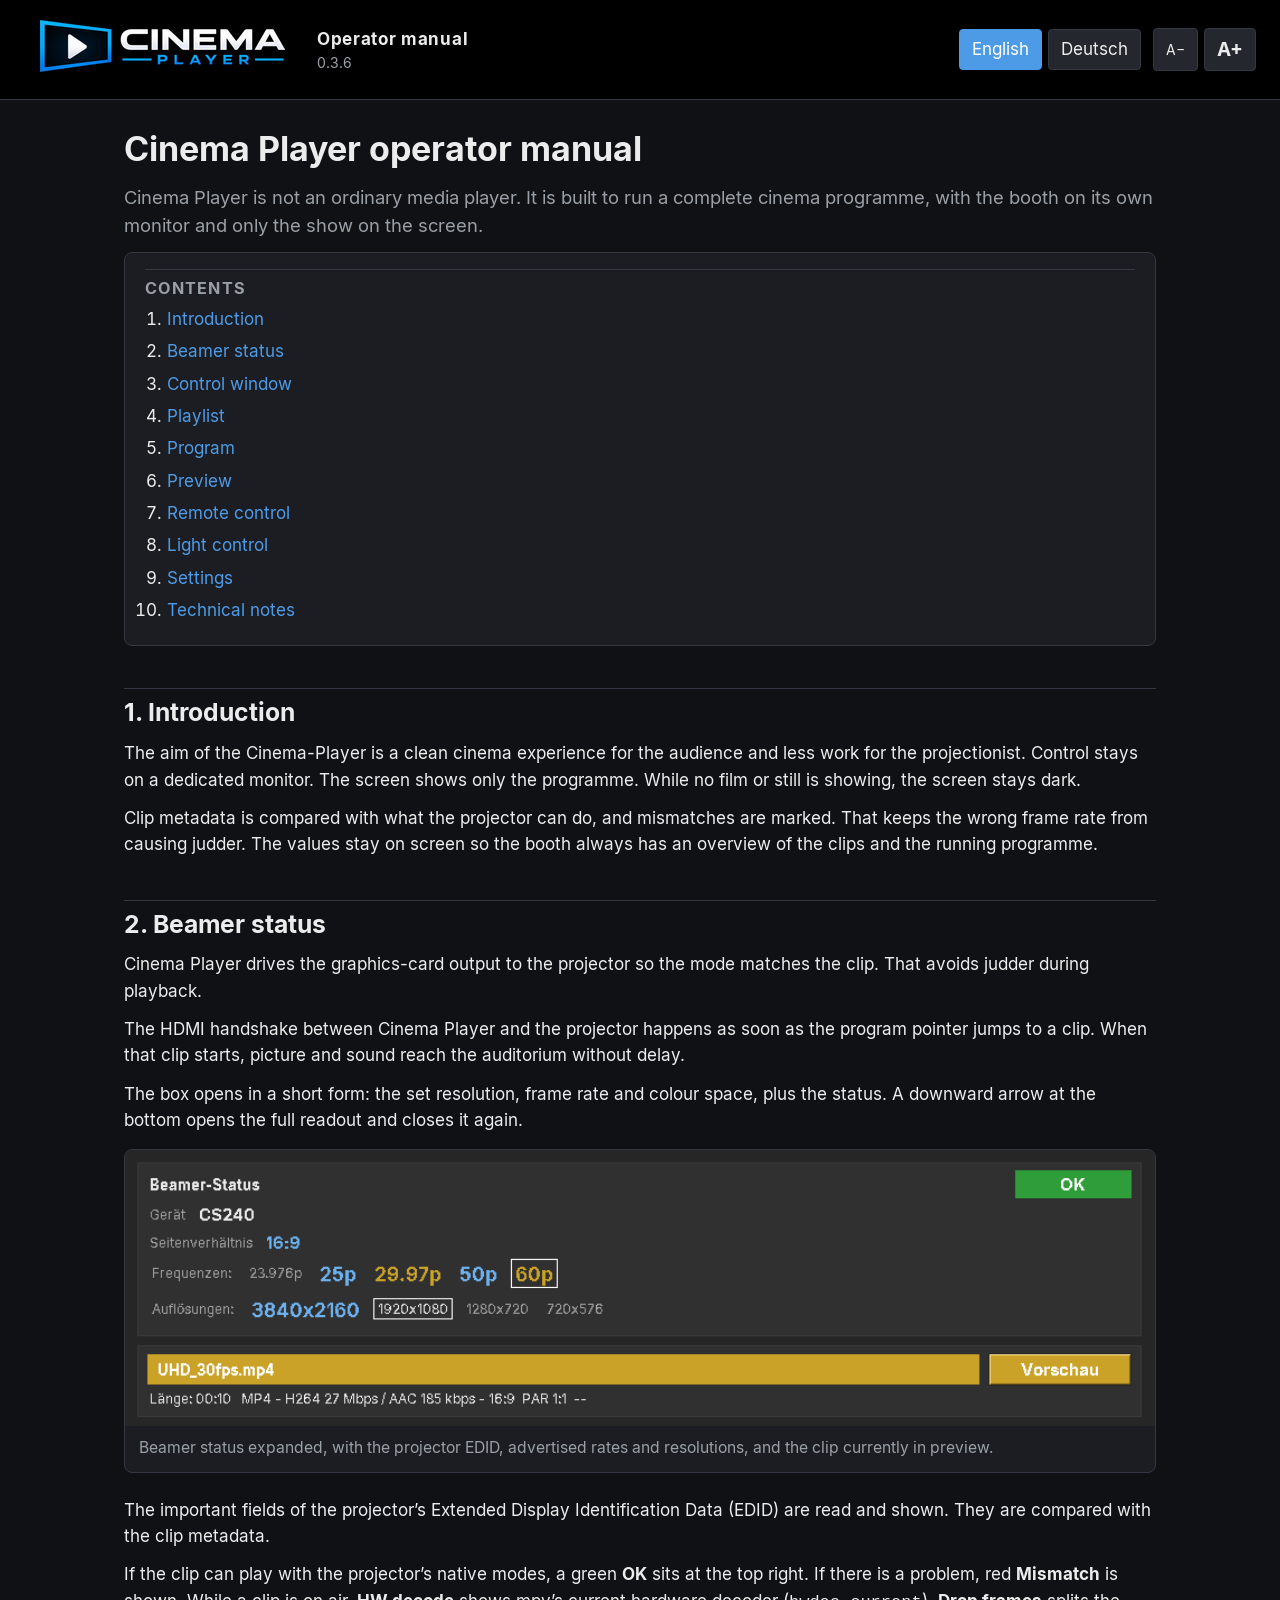
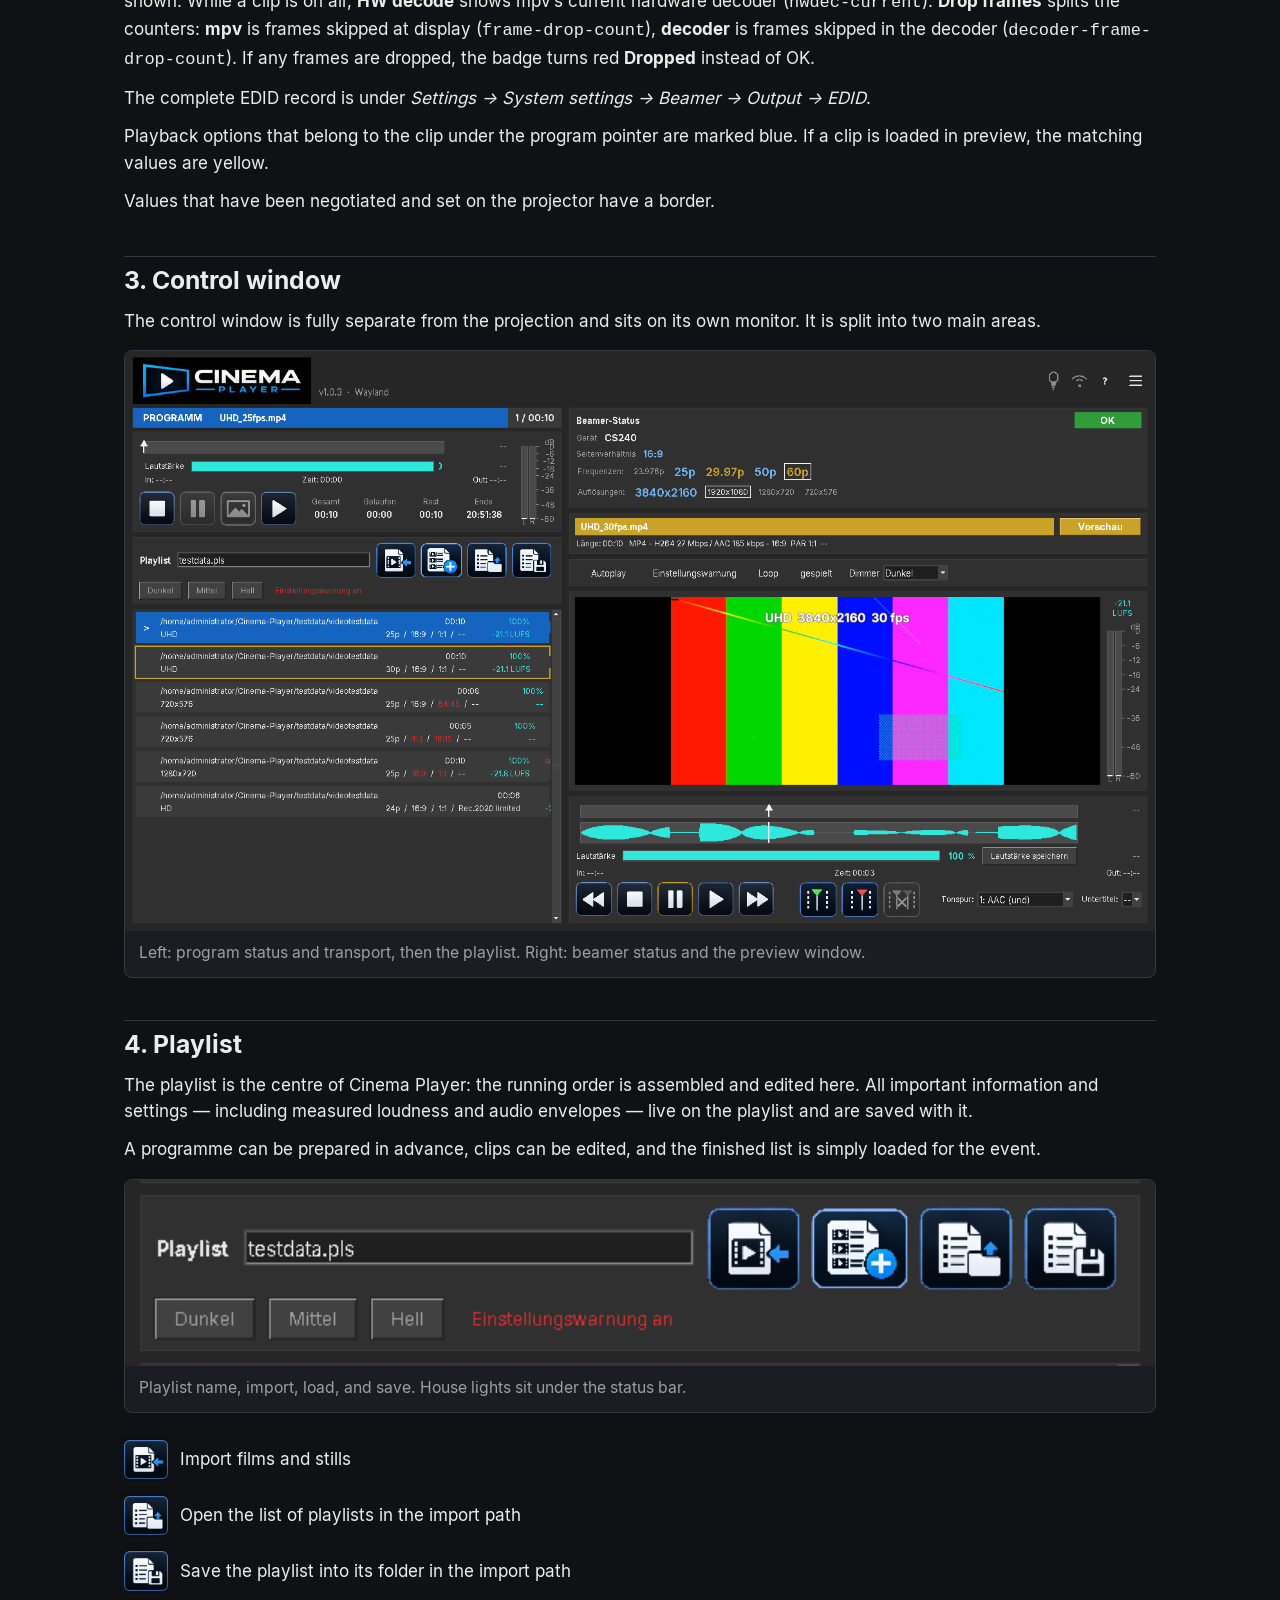
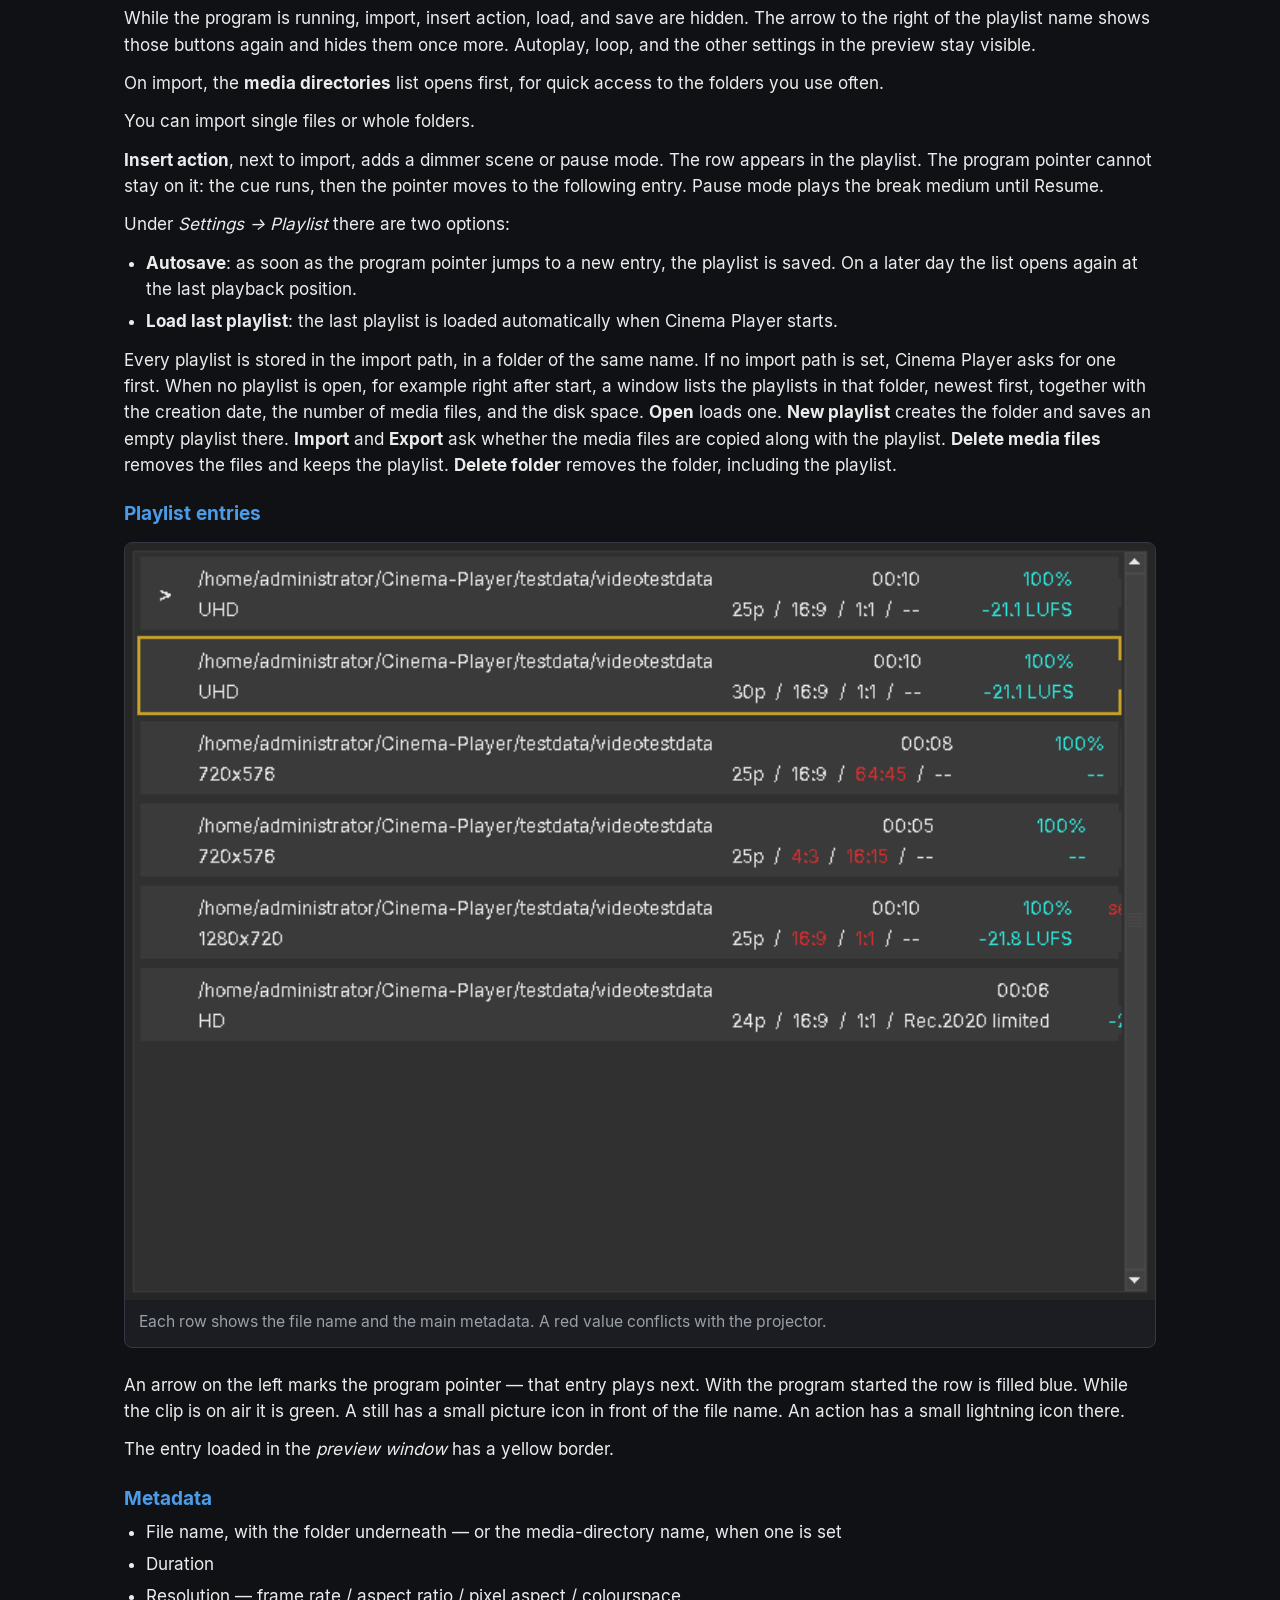
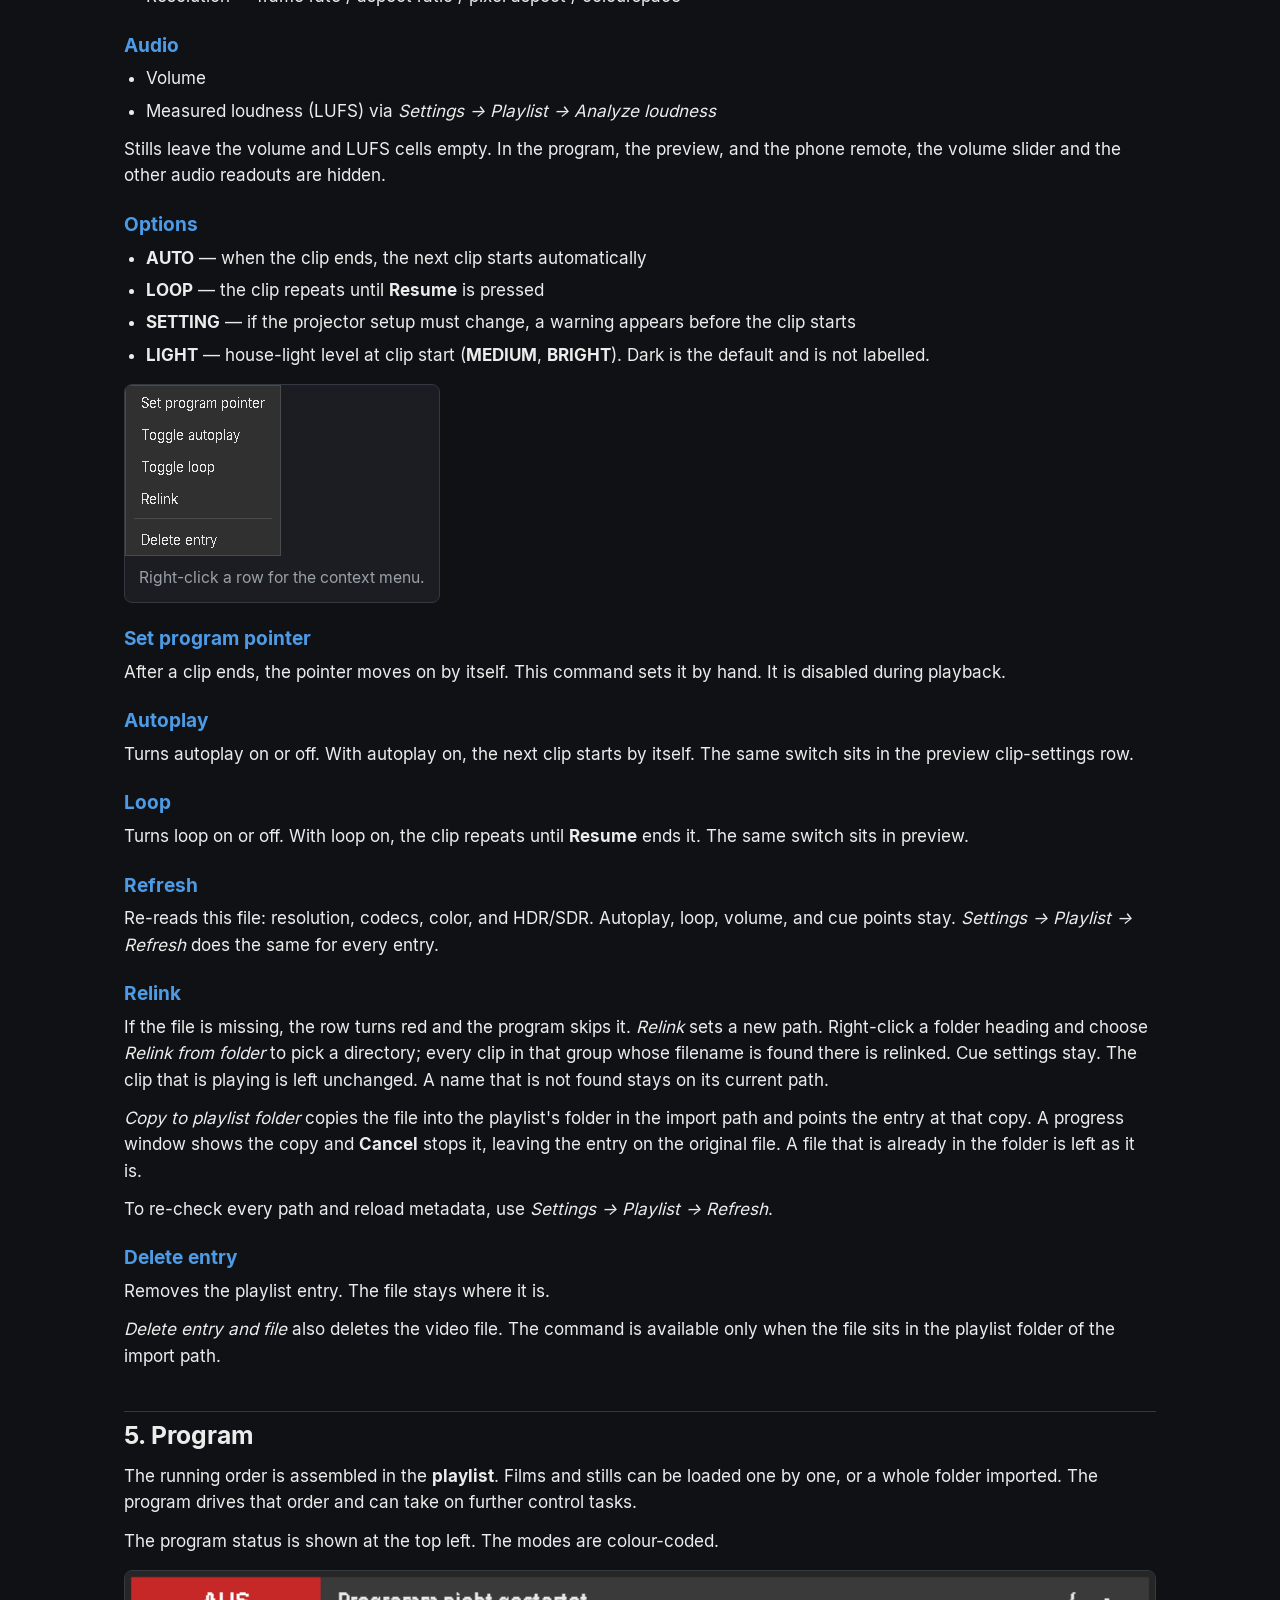
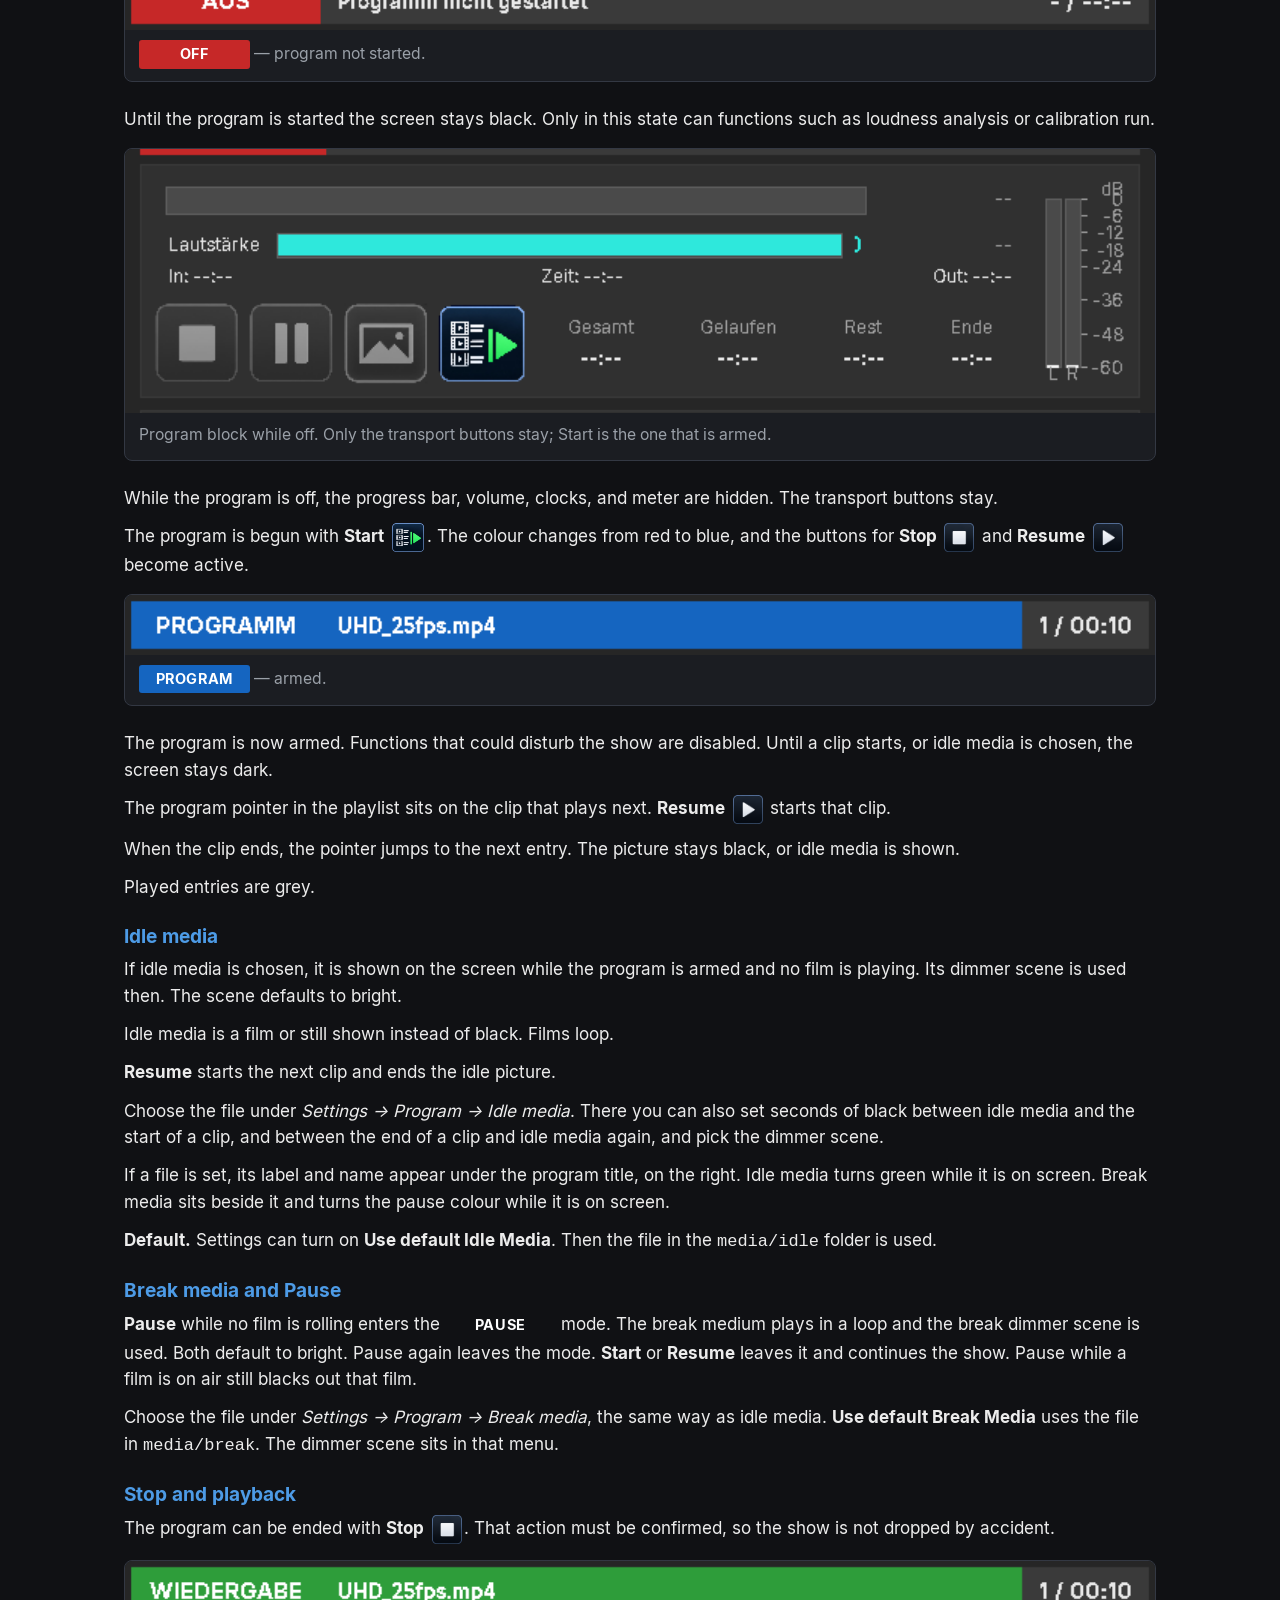
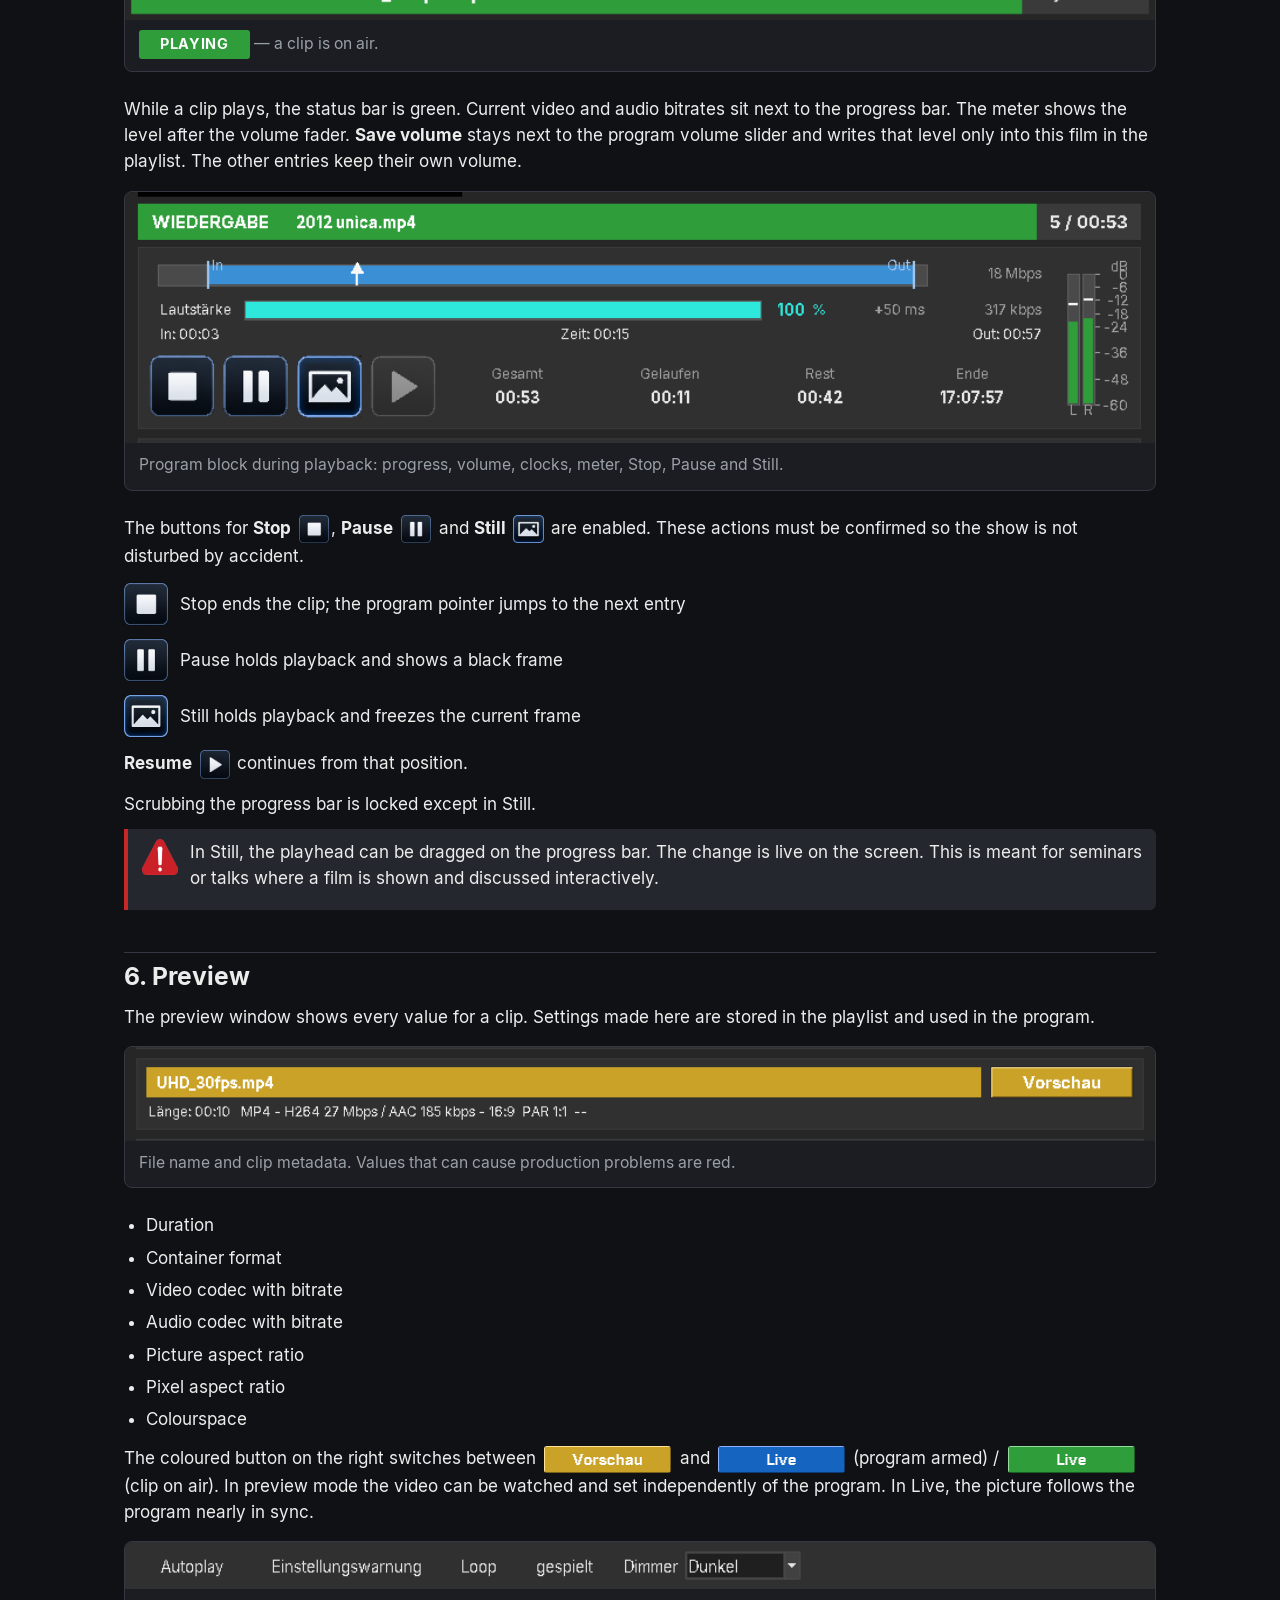
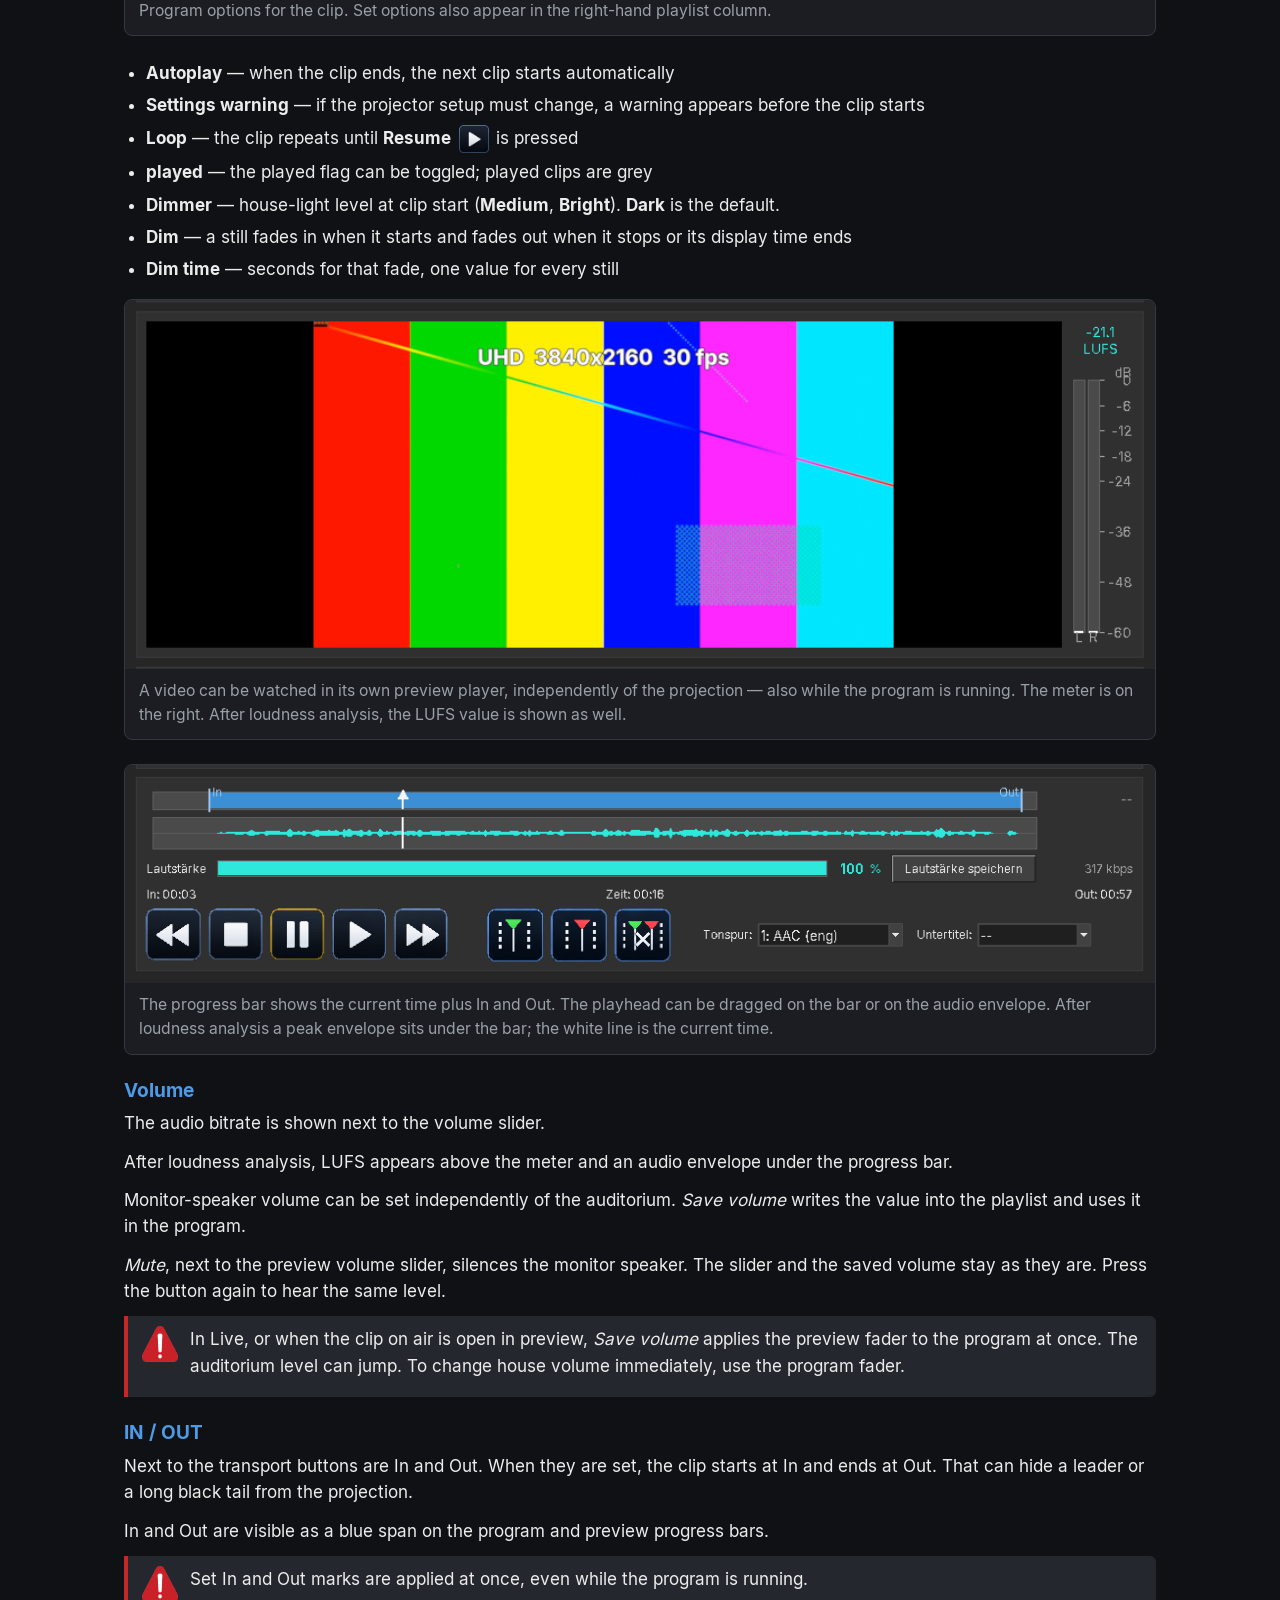
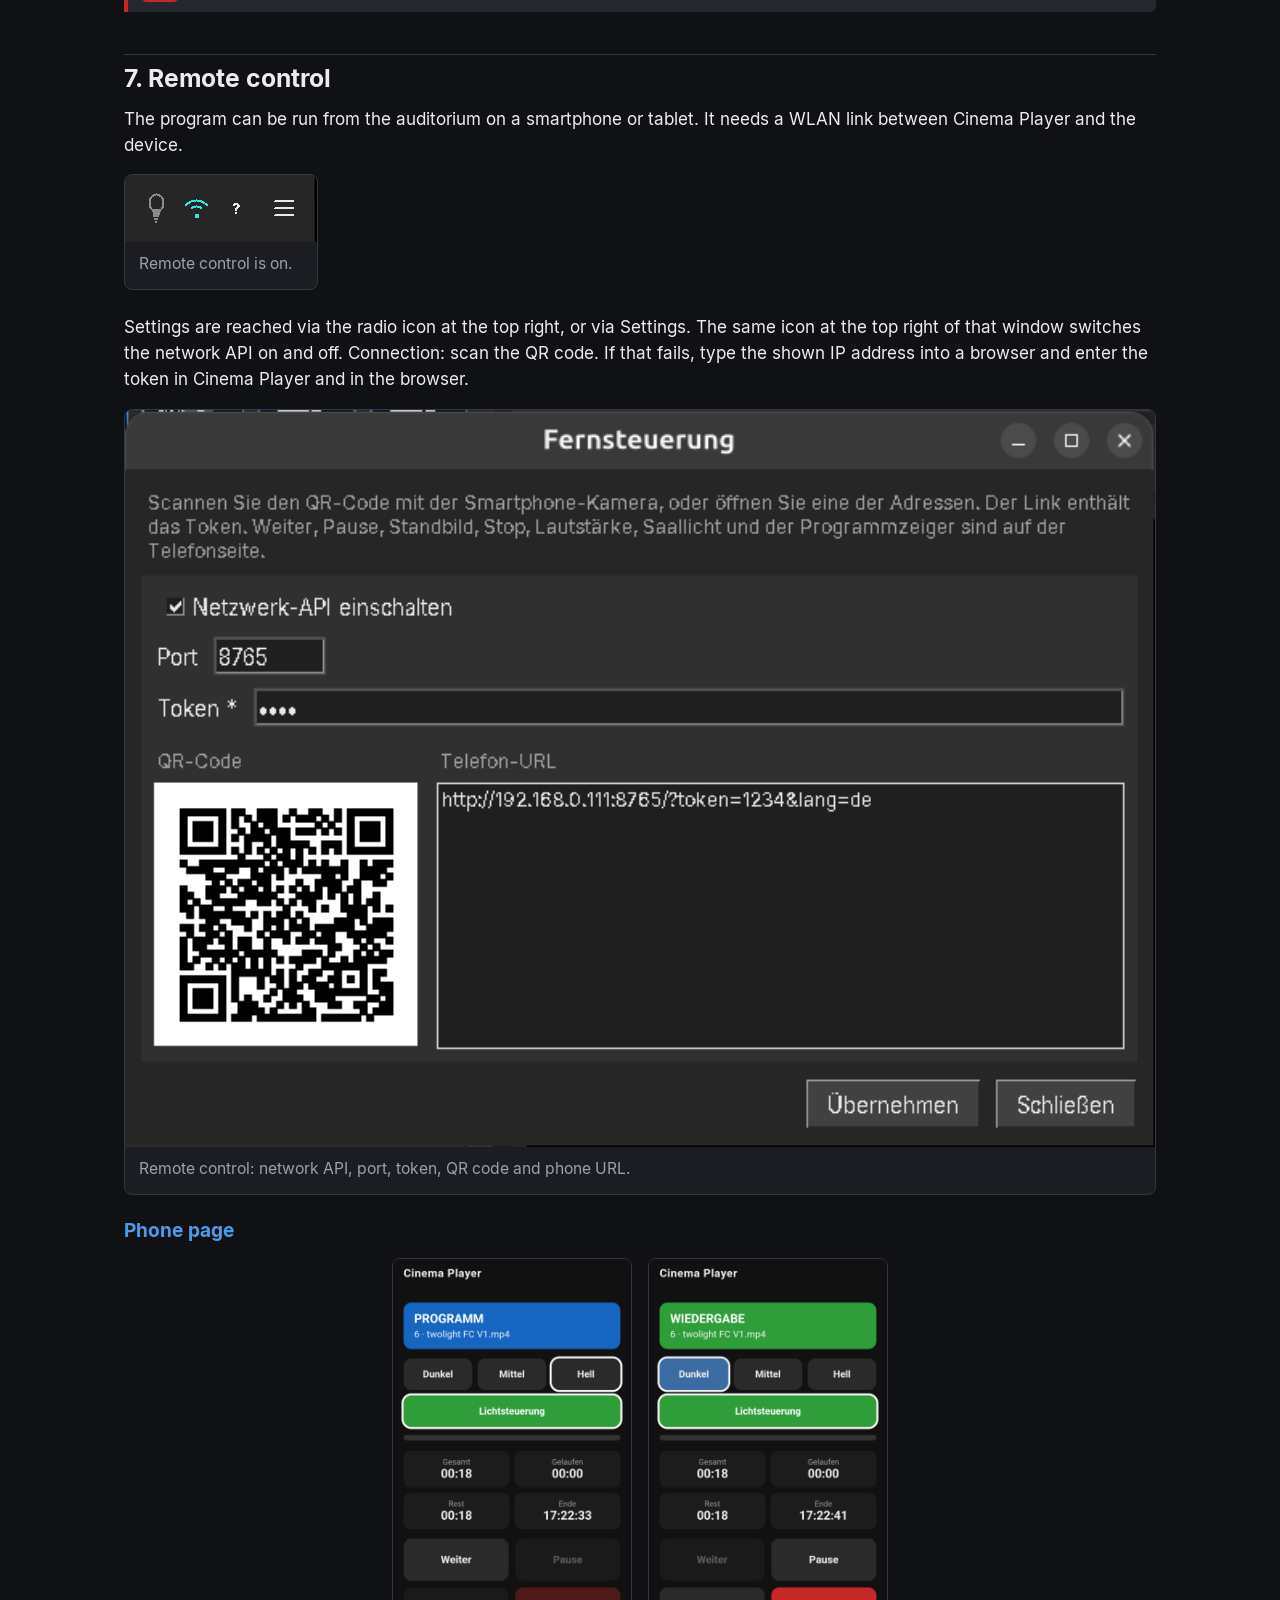
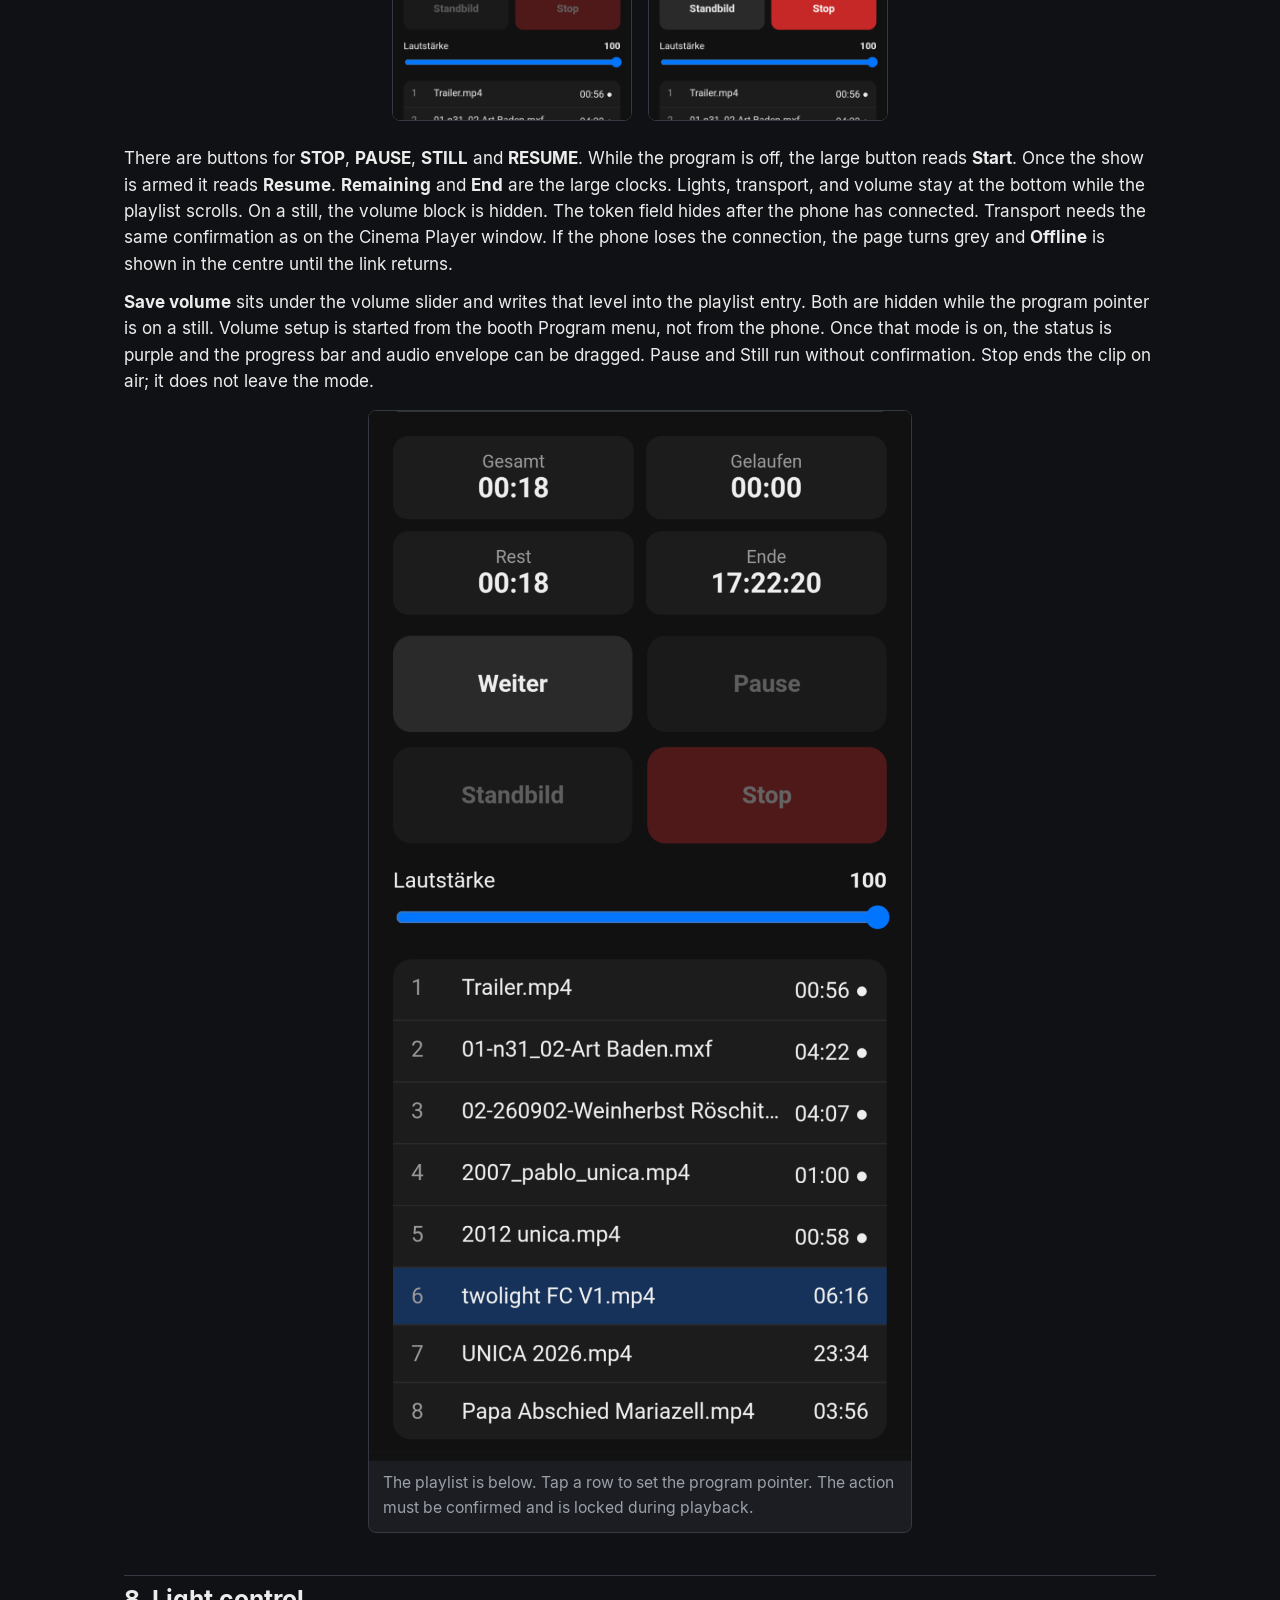
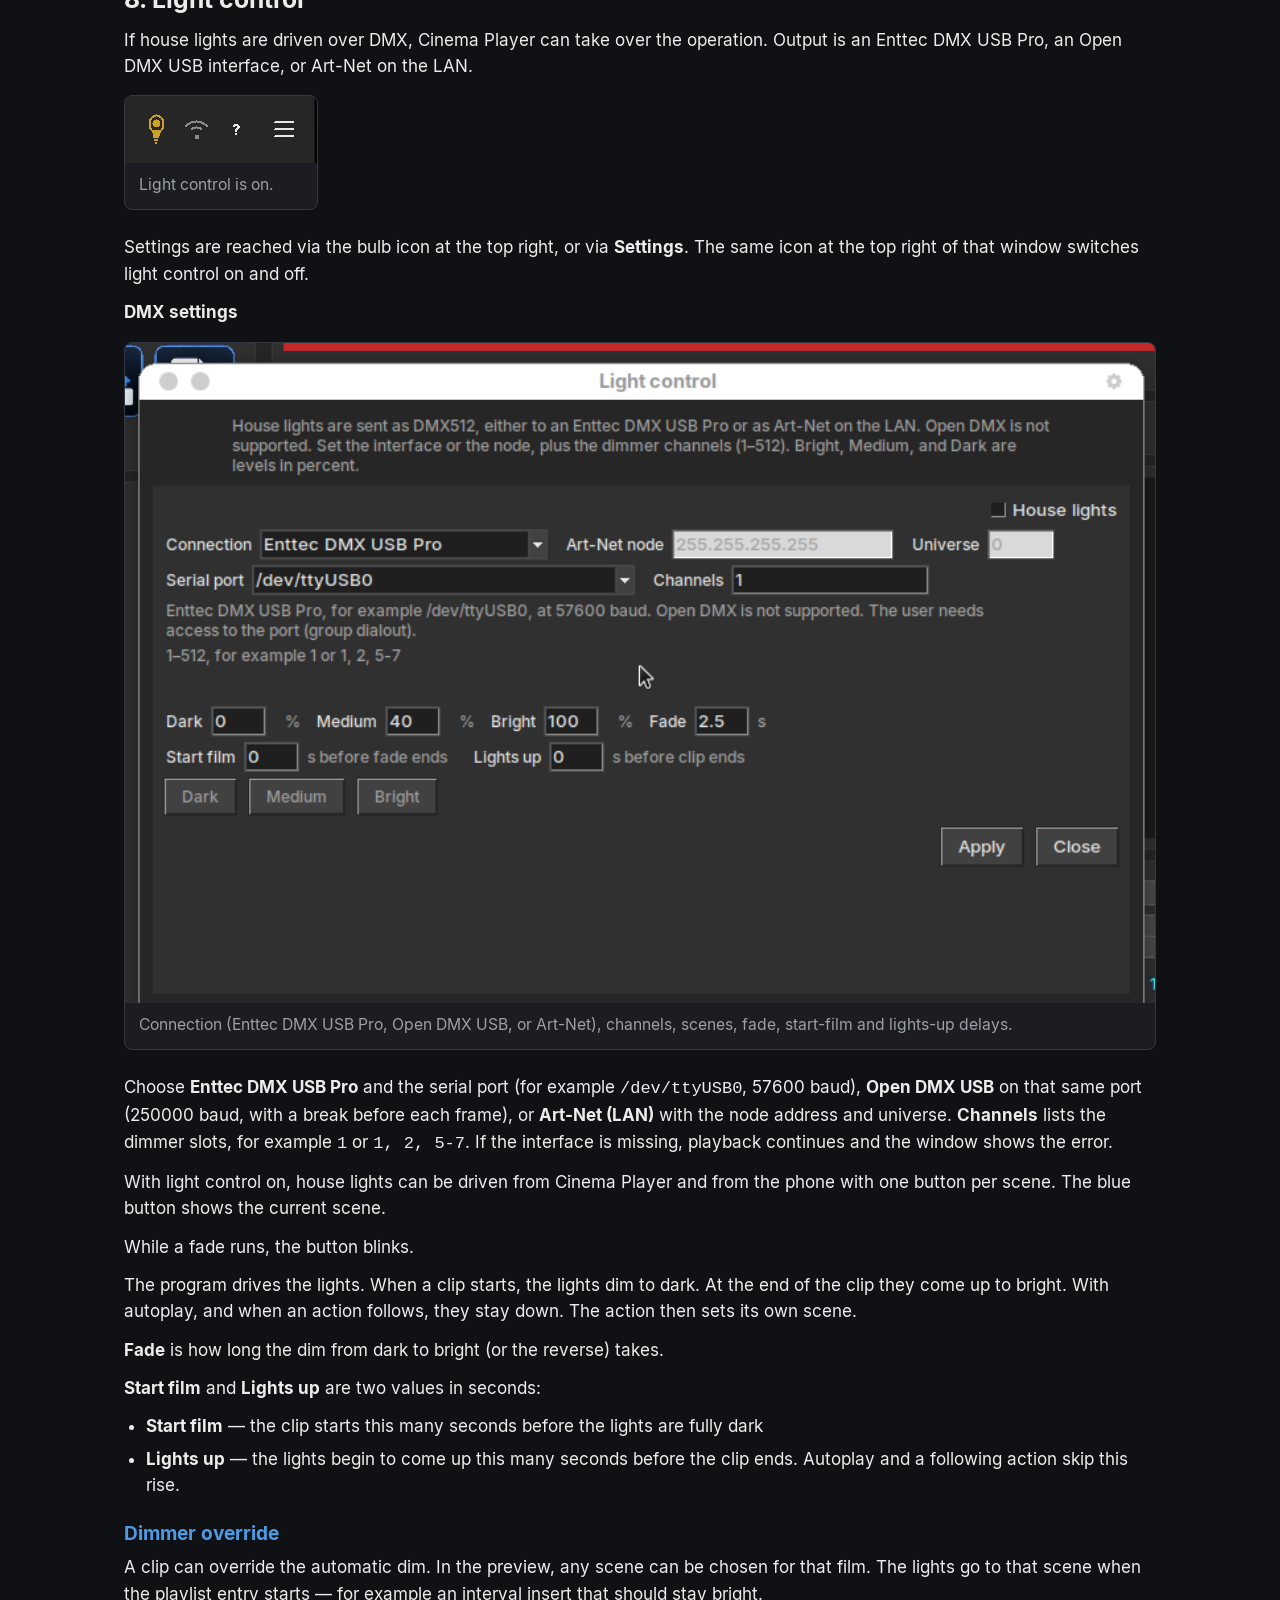
==== commit 24cd75c6: "Update icons and enhance manual with action indicators; implement logic for holding lights during au" ====
--- a/manual/index.html
+++ b/manual/index.html
@@ -157,8 +157,8 @@
       <figcaption data-lang="en">Each row shows the file name and the main metadata. A red value conflicts with the projector.</figcaption>
       <figcaption data-lang="de">Jeder Medieneintrag zeigt den Dateinamen und die wichtigsten Metadaten. Ist ein Wert rot, gibt es einen Konflikt mit den Möglichkeiten des Beamers.</figcaption>
     </figure>
-    <p data-lang="en">An arrow on the left marks the program pointer — that entry plays next. With the program started the row is filled blue. While the clip is on air it is green. A still has a small picture icon in front of the file name.</p>
-    <p data-lang="de">Ein Pfeil links vom Eintrag markiert den Programmzeiger. Dieser Eintrag wird als nächstes gespielt. Bei gestartetem Programm ist dieser Eintrag blau hinterlegt. Läuft der Film, ist er grün gekennzeichnet. Ein Standbild hat vor dem Dateinamen ein kleines Bild-Icon.</p>
+    <p data-lang="en">An arrow on the left marks the program pointer — that entry plays next. With the program started the row is filled blue. While the clip is on air it is green. A still has a small picture icon in front of the file name. An action has a small lightning icon there.</p>
+    <p data-lang="de">Ein Pfeil links vom Eintrag markiert den Programmzeiger. Dieser Eintrag wird als nächstes gespielt. Bei gestartetem Programm ist dieser Eintrag blau hinterlegt. Läuft der Film, ist er grün gekennzeichnet. Ein Standbild hat vor dem Dateinamen ein kleines Bild-Icon. Eine Aktion hat dort ein kleines Blitz-Icon.</p>
     <p data-lang="en">The entry loaded in the <em>preview window</em> has a yellow border.</p>
     <p data-lang="de">Der Eintrag, der im <em>Vorschaufenster</em> geladen ist, wird gelb umrandet dargestellt.</p>
 
@@ -529,8 +529,8 @@
     <p data-lang="de">Ist die Lichtsteuerung aktiviert, kann das Saallicht vom Cinema Player und der Fernsteuerung aus über eine Taste je Szene bedient werden. Die blaue Taste zeigt die aktuelle Szene an.</p>
     <p data-lang="en">While a fade runs, the button blinks.</p>
     <p data-lang="de">Während des Dimmvorgangs blinkt die Taste.</p>
-    <p data-lang="en">The program drives the lights. When a clip starts, the lights dim to dark. At the end of the clip they come up to bright.</p>
-    <p data-lang="de">Die Lichtsteuerung wird vom Programmablauf gesteuert. Wird ein Film gestartet, dimmt das Licht auf dunkel ab. Am Ende des Films läuft der Dimmer wieder auf Hell.</p>
+    <p data-lang="en">The program drives the lights. When a clip starts, the lights dim to dark. At the end of the clip they come up to bright. With autoplay, and when an action follows, they stay down. The action then sets its own scene.</p>
+    <p data-lang="de">Die Lichtsteuerung wird vom Programmablauf gesteuert. Wird ein Film gestartet, dimmt das Licht auf dunkel ab. Am Ende des Films läuft der Dimmer wieder auf Hell. Bei Autoplay und wenn eine Aktion folgt, bleibt das Licht unten. Die Aktion setzt danach ihre eigene Szene.</p>
     <p data-lang="en"><strong>Fade</strong> is how long the dim from dark to bright (or the reverse) takes.</p>
     <p data-lang="de">Die <strong>Dimmzeit</strong> gibt an, wie lange für den Dimmvorgang von dunkel zu hell oder umgekehrt benötigt wird.</p>
     <p data-lang="en"><strong>Start film</strong> and <strong>Lights up</strong> are two values in seconds:</p>
@@ -538,8 +538,8 @@
     <ul>
       <li data-lang="en"><strong>Start film</strong> — the clip starts this many seconds before the lights are fully dark</li>
       <li data-lang="de"><strong>Filmstart</strong> — der Film startet die angegebenen Sekunden, bevor das Licht ganz aus ist</li>
-      <li data-lang="en"><strong>Lights up</strong> — the lights begin to come up this many seconds before the clip ends</li>
-      <li data-lang="de"><strong>Filmende</strong> — das Licht beginnt die angegebenen Sekunden vor dem Filmende hell zu werden</li>
+      <li data-lang="en"><strong>Lights up</strong> — the lights begin to come up this many seconds before the clip ends. Autoplay and a following action skip this rise.</li>
+      <li data-lang="de"><strong>Filmende</strong> — das Licht beginnt die angegebenen Sekunden vor dem Filmende hell zu werden. Autoplay und eine folgende Aktion lassen diesen Anstieg aus.</li>
     </ul>
 
     <h3>
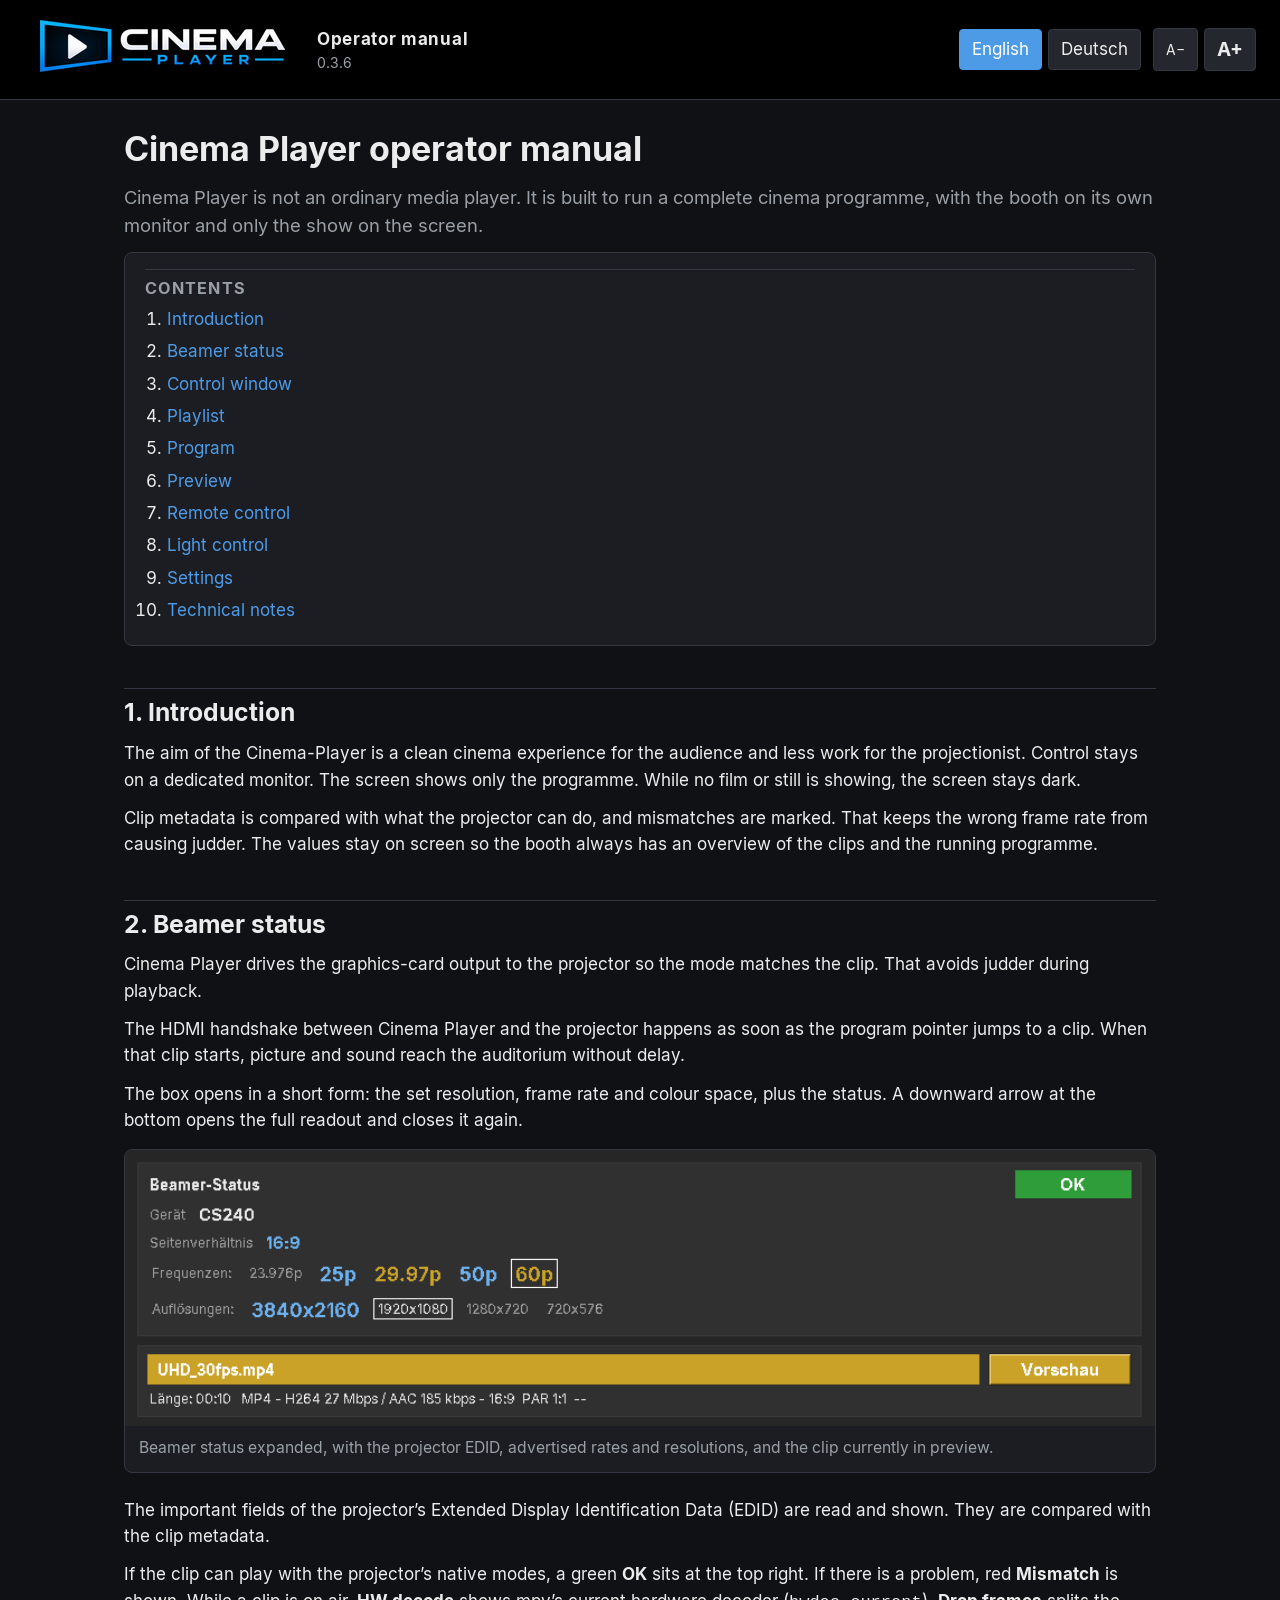
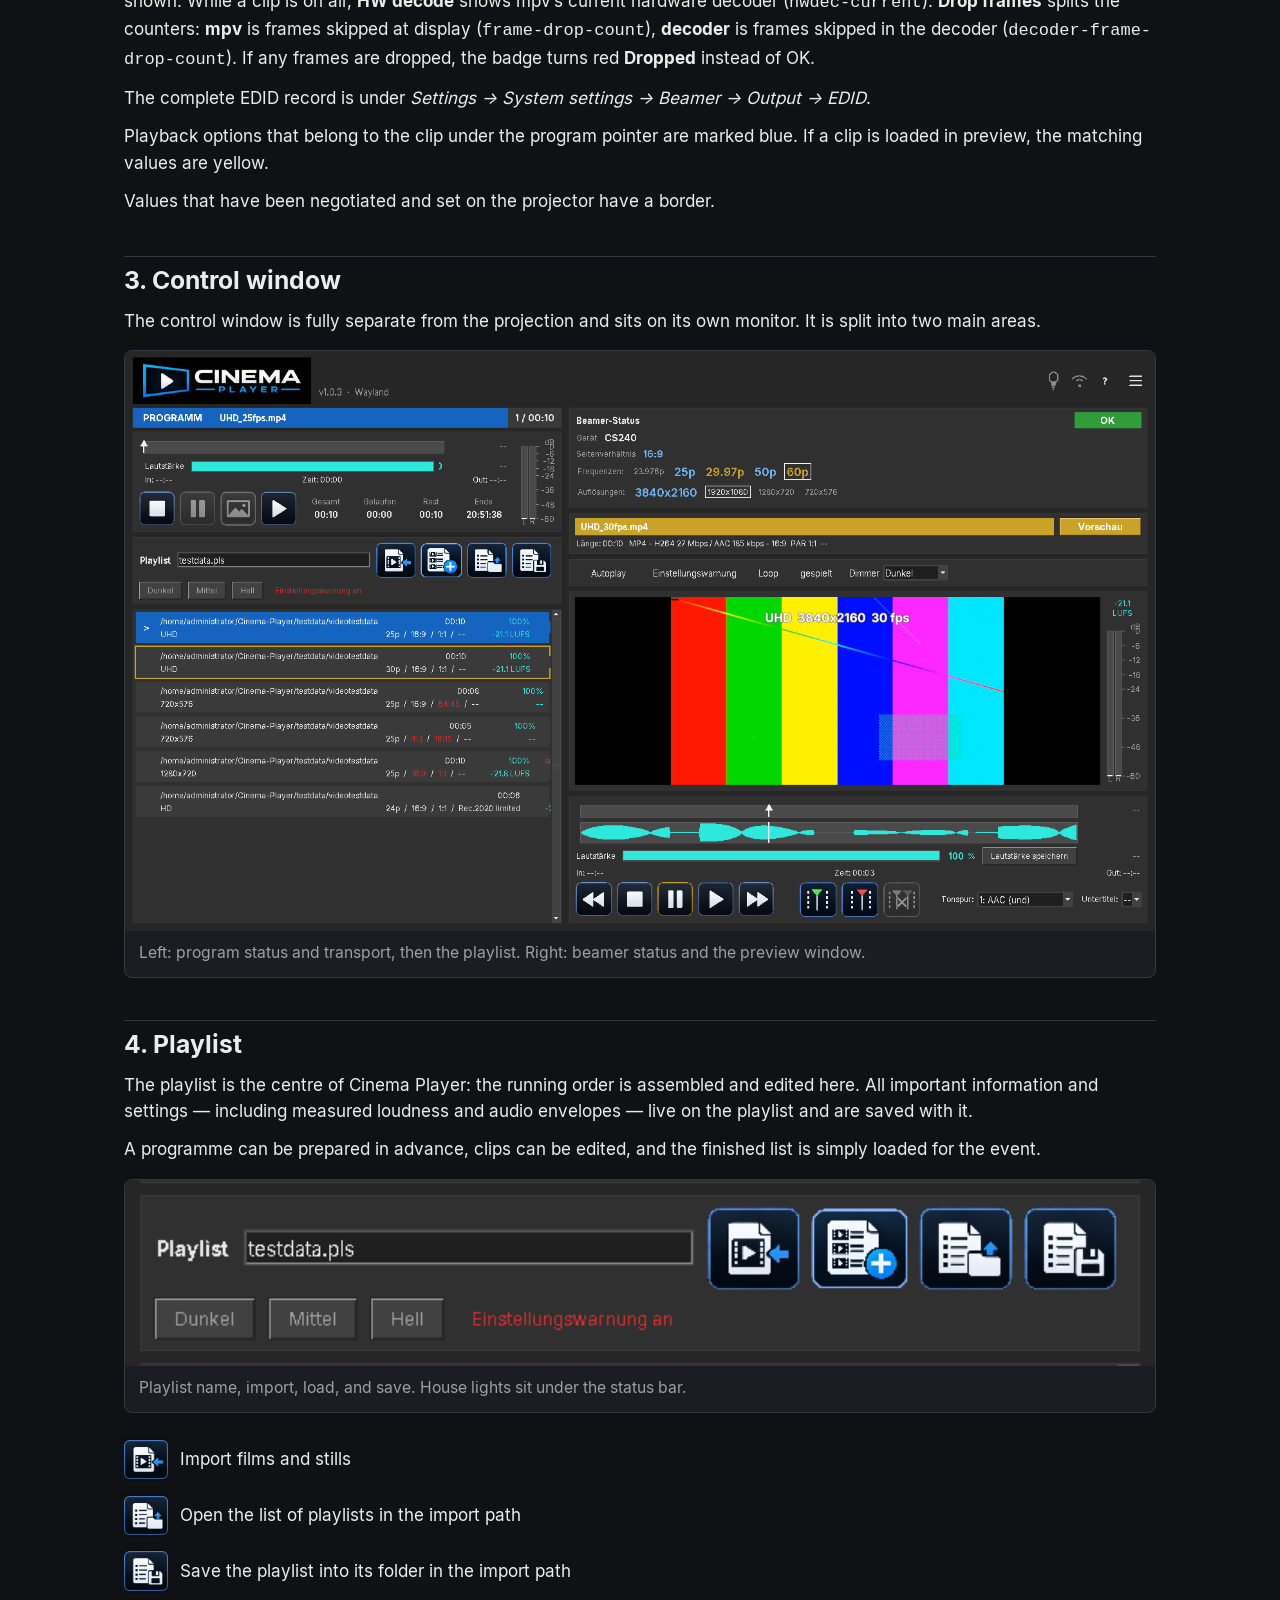
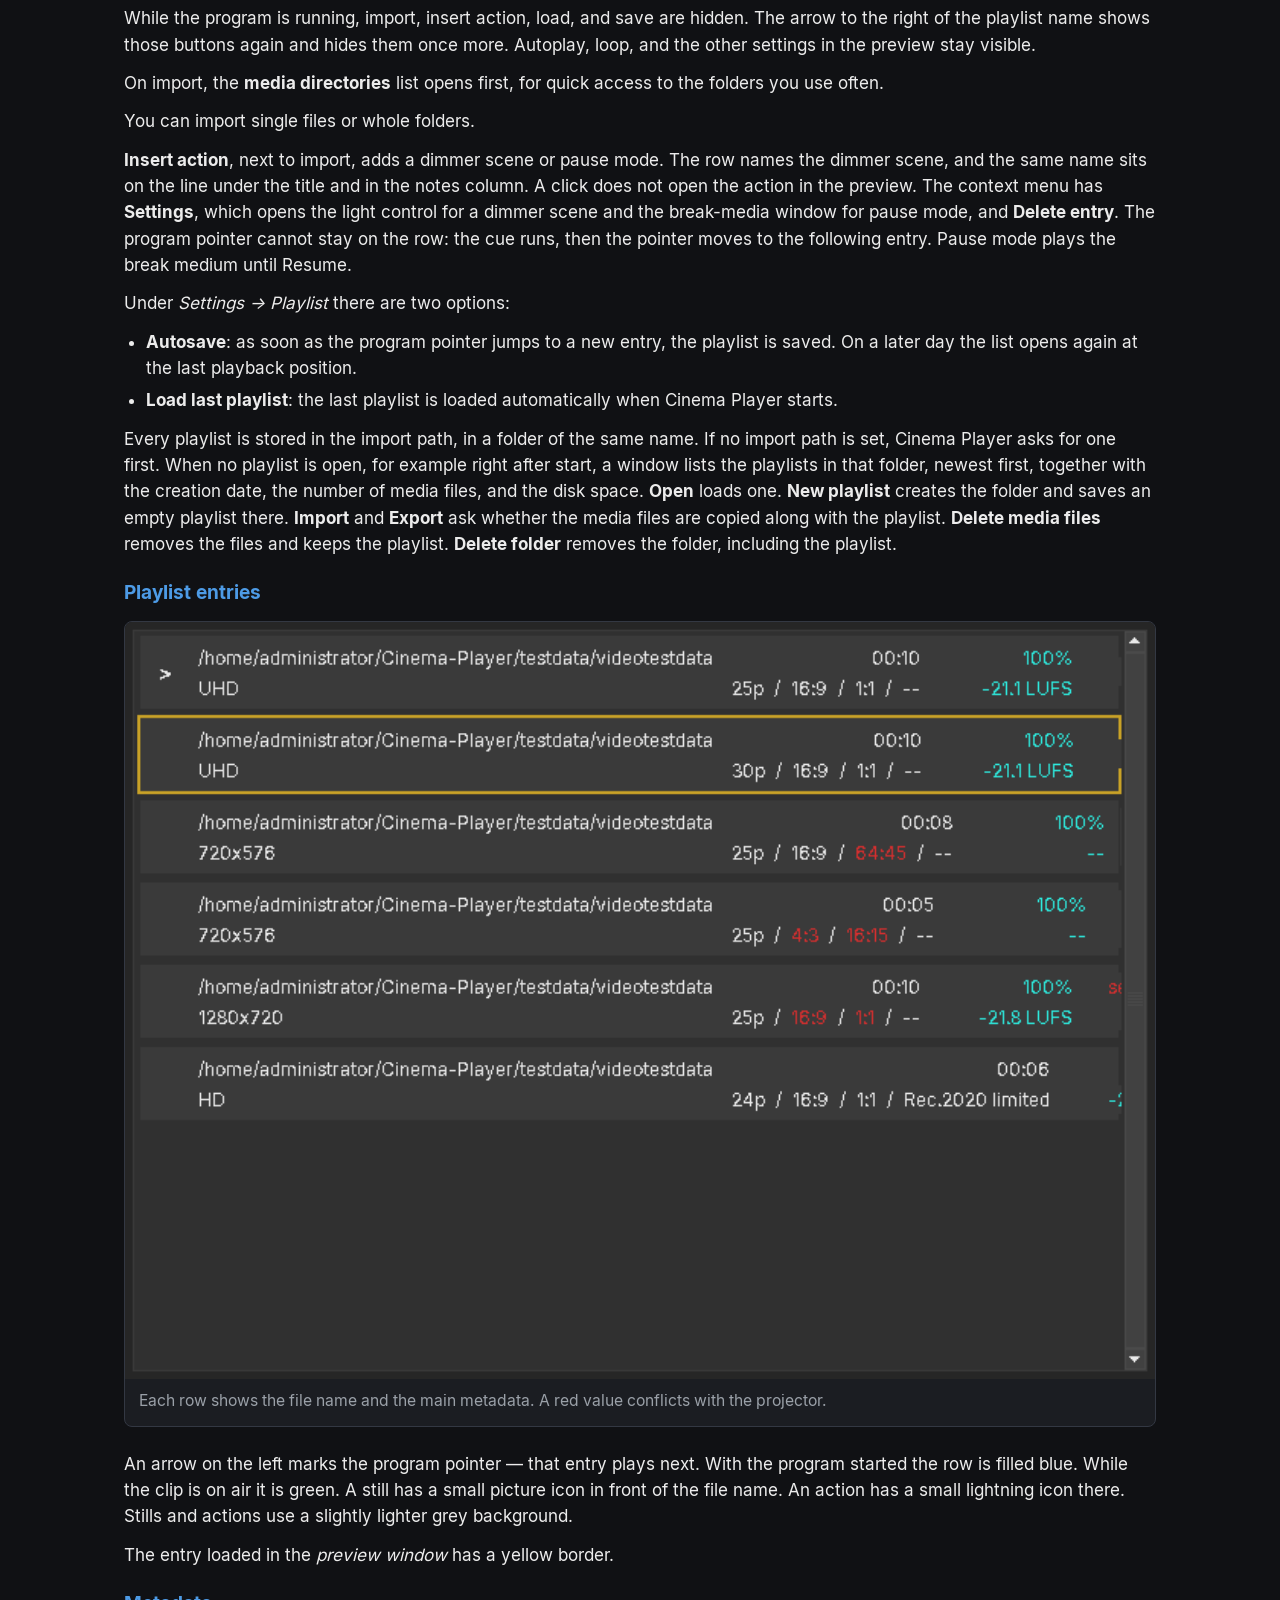
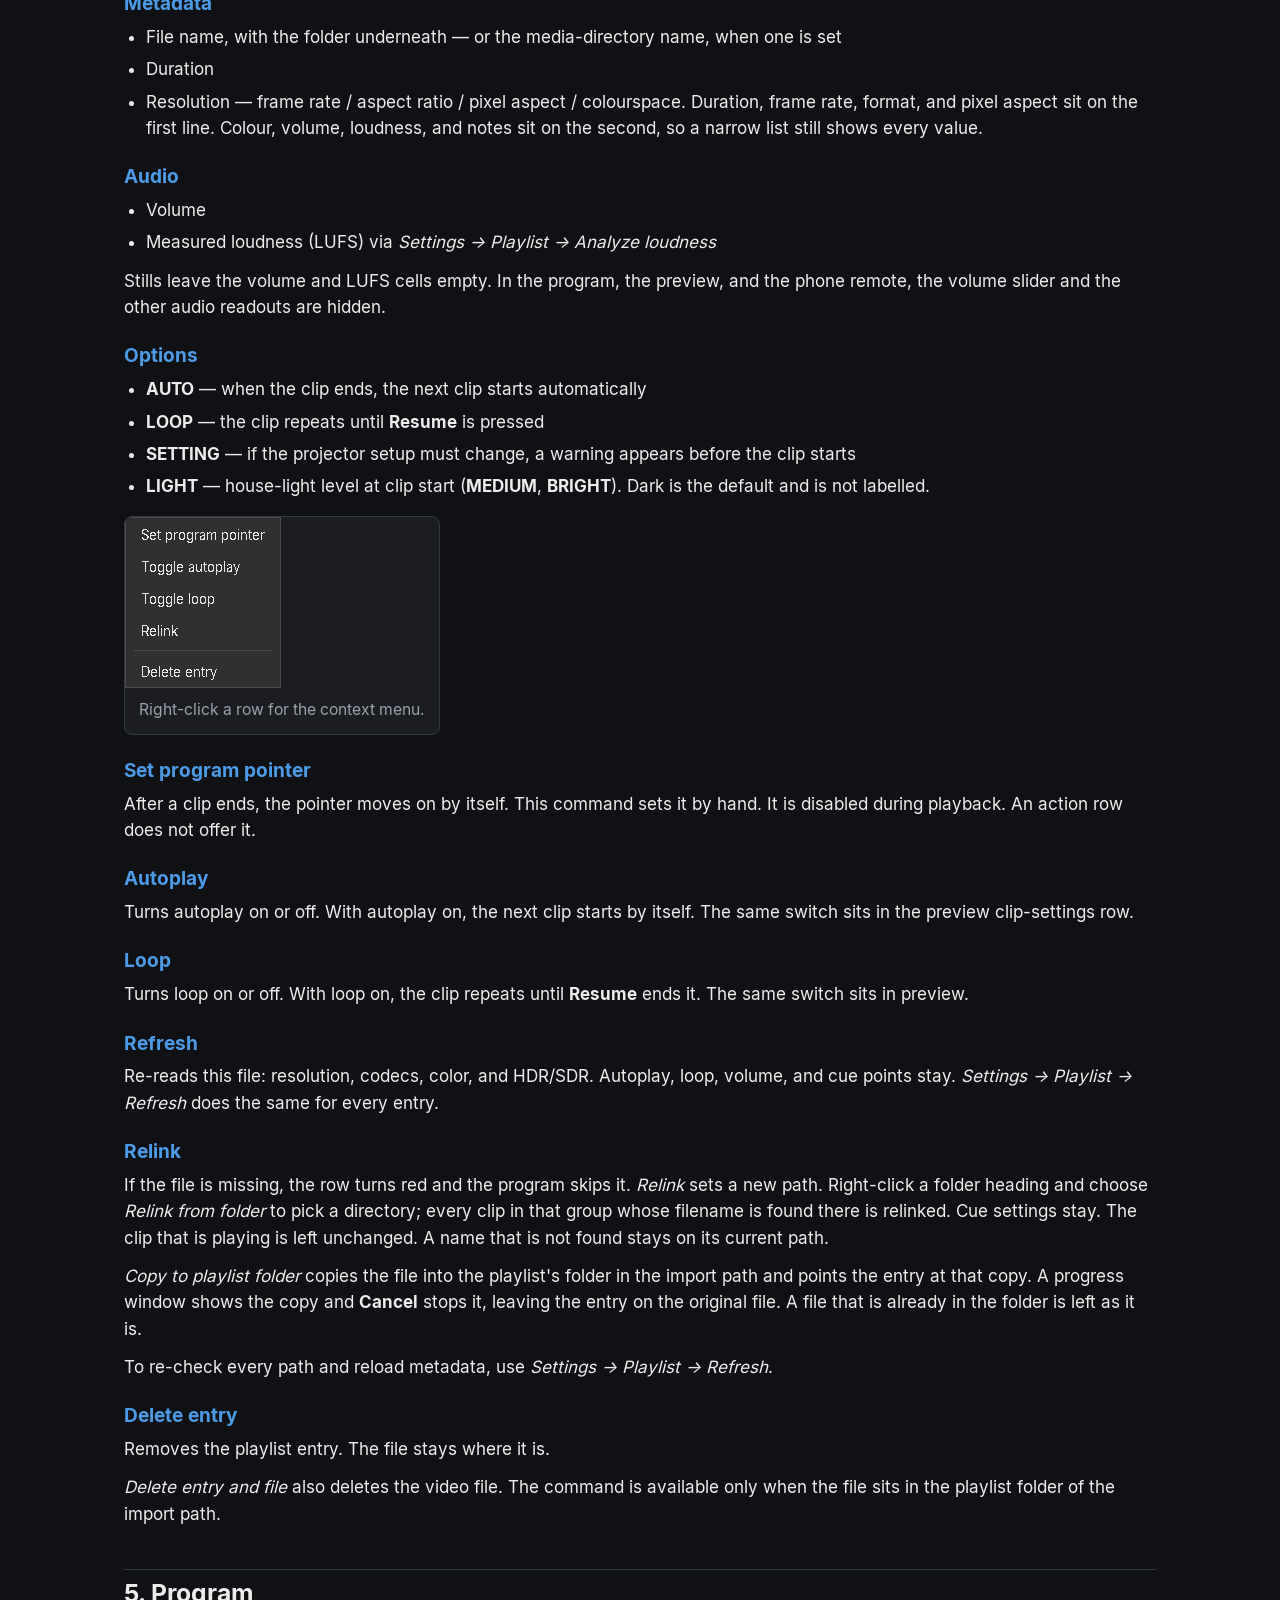
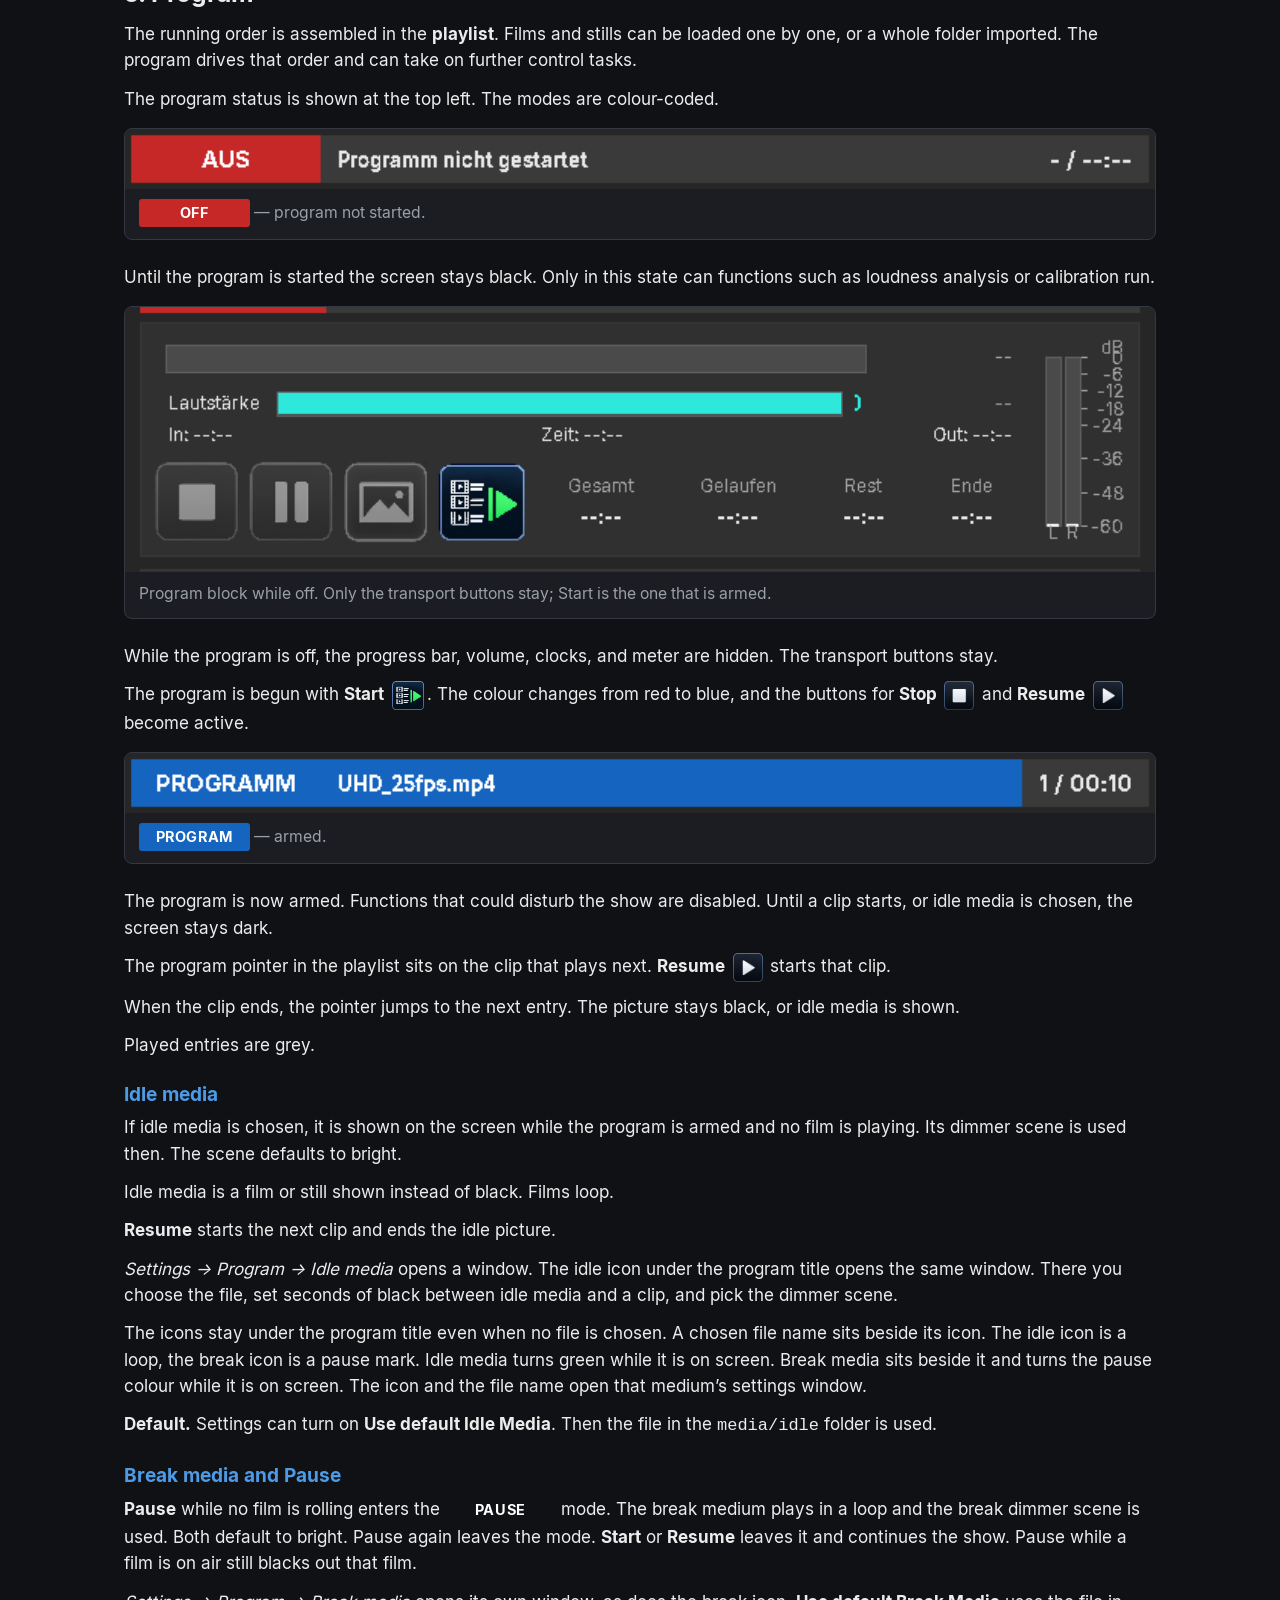
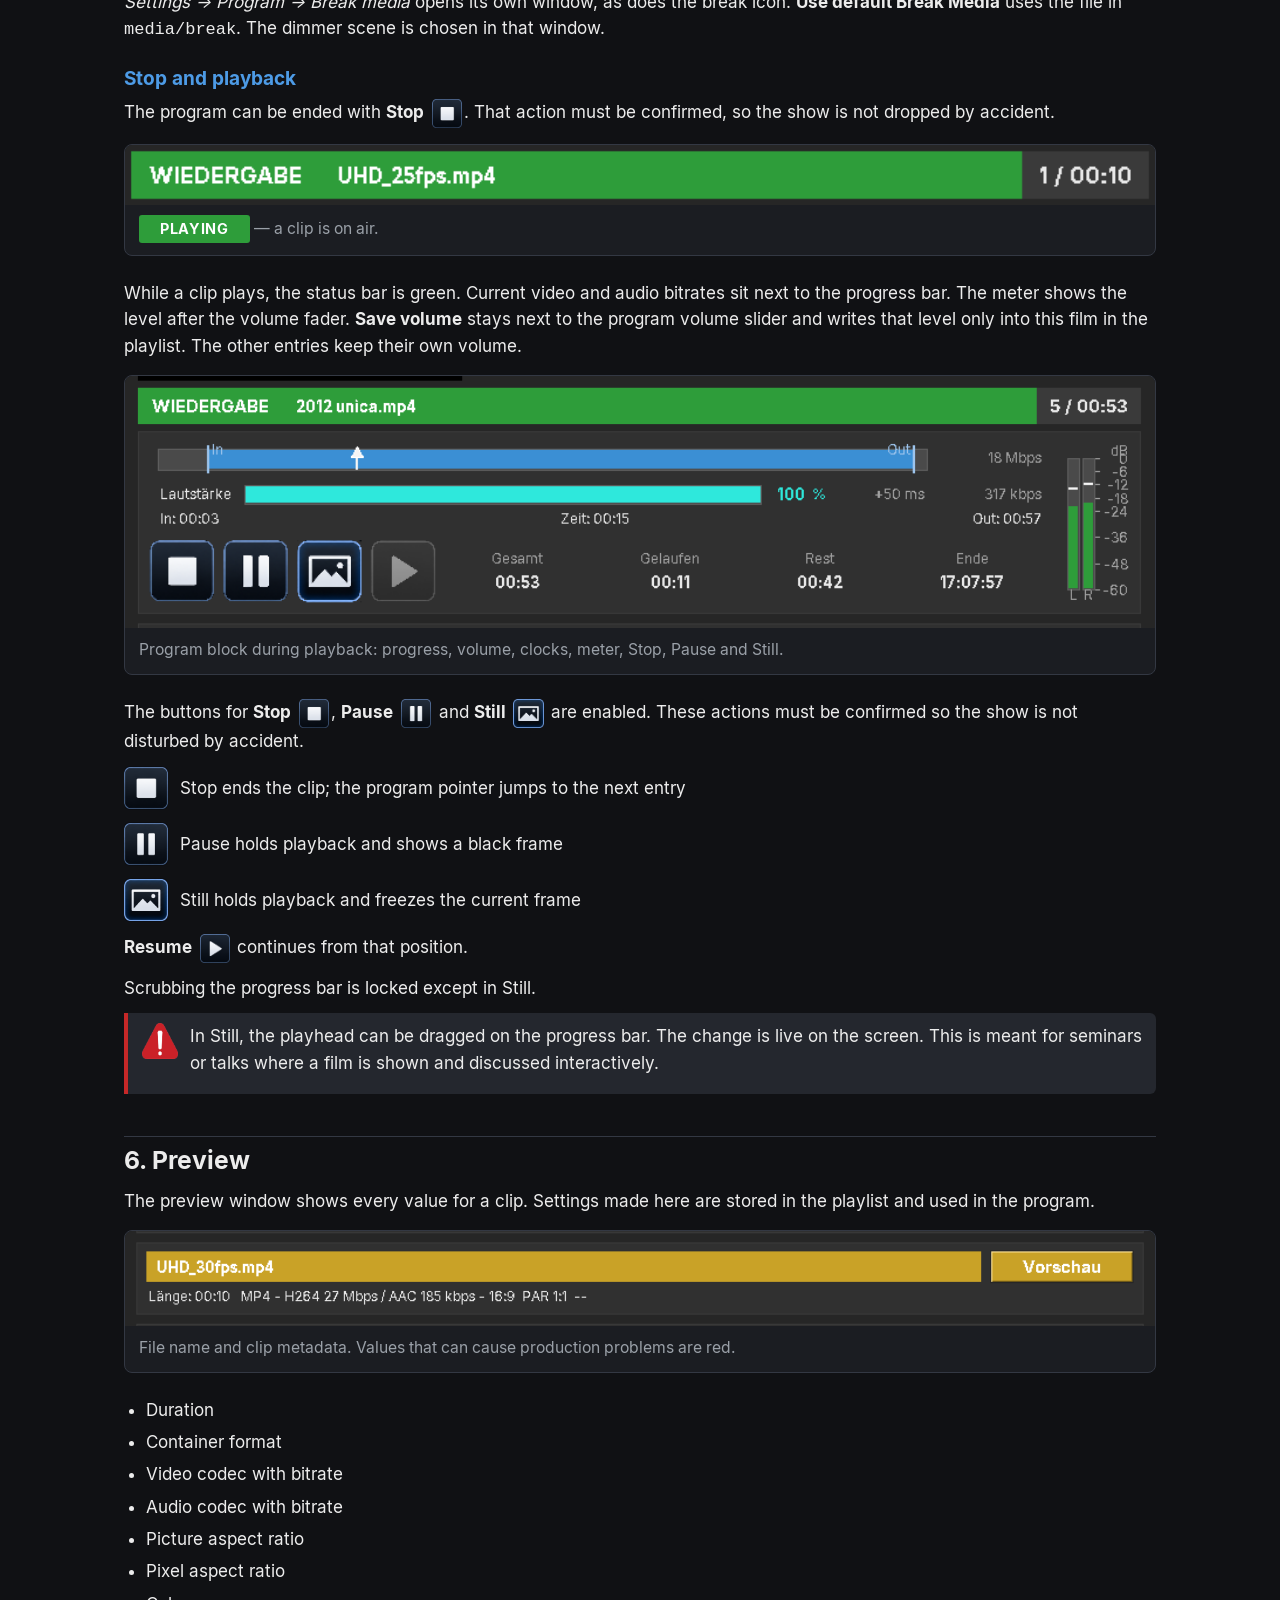
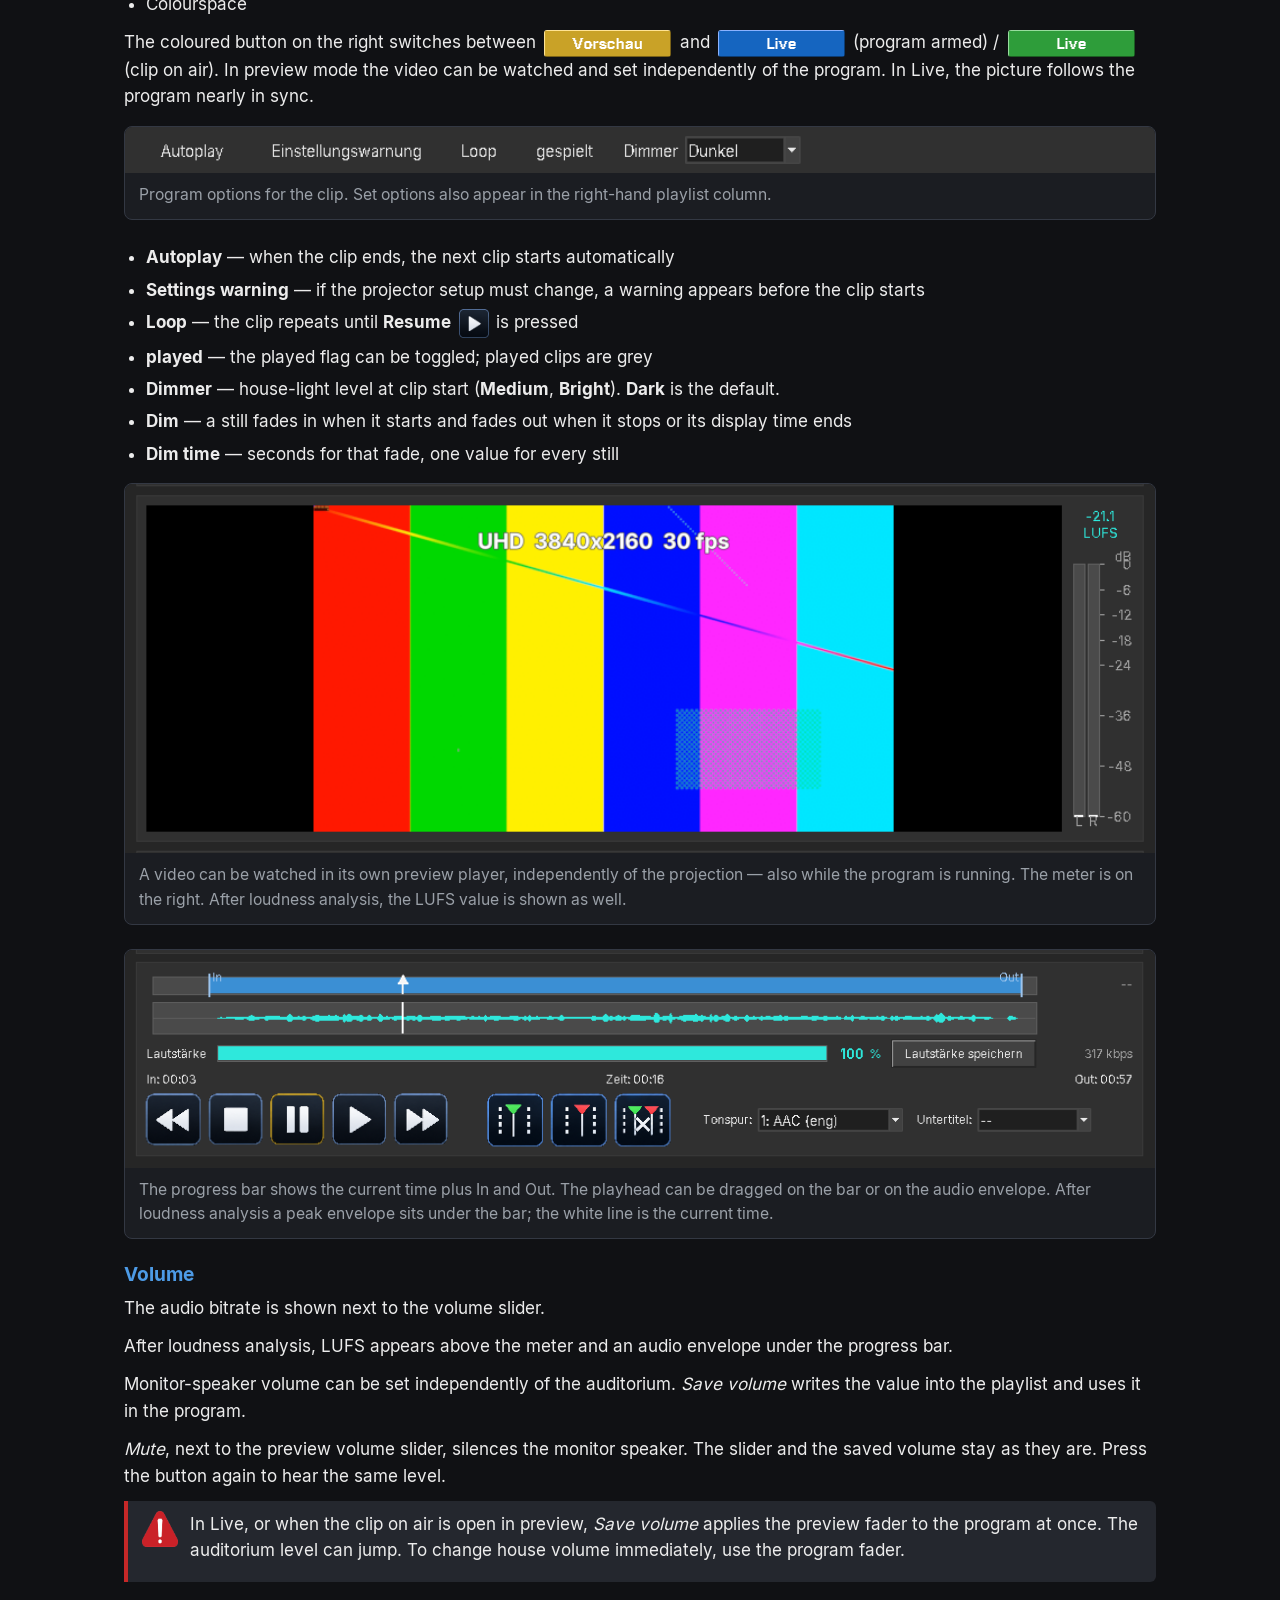
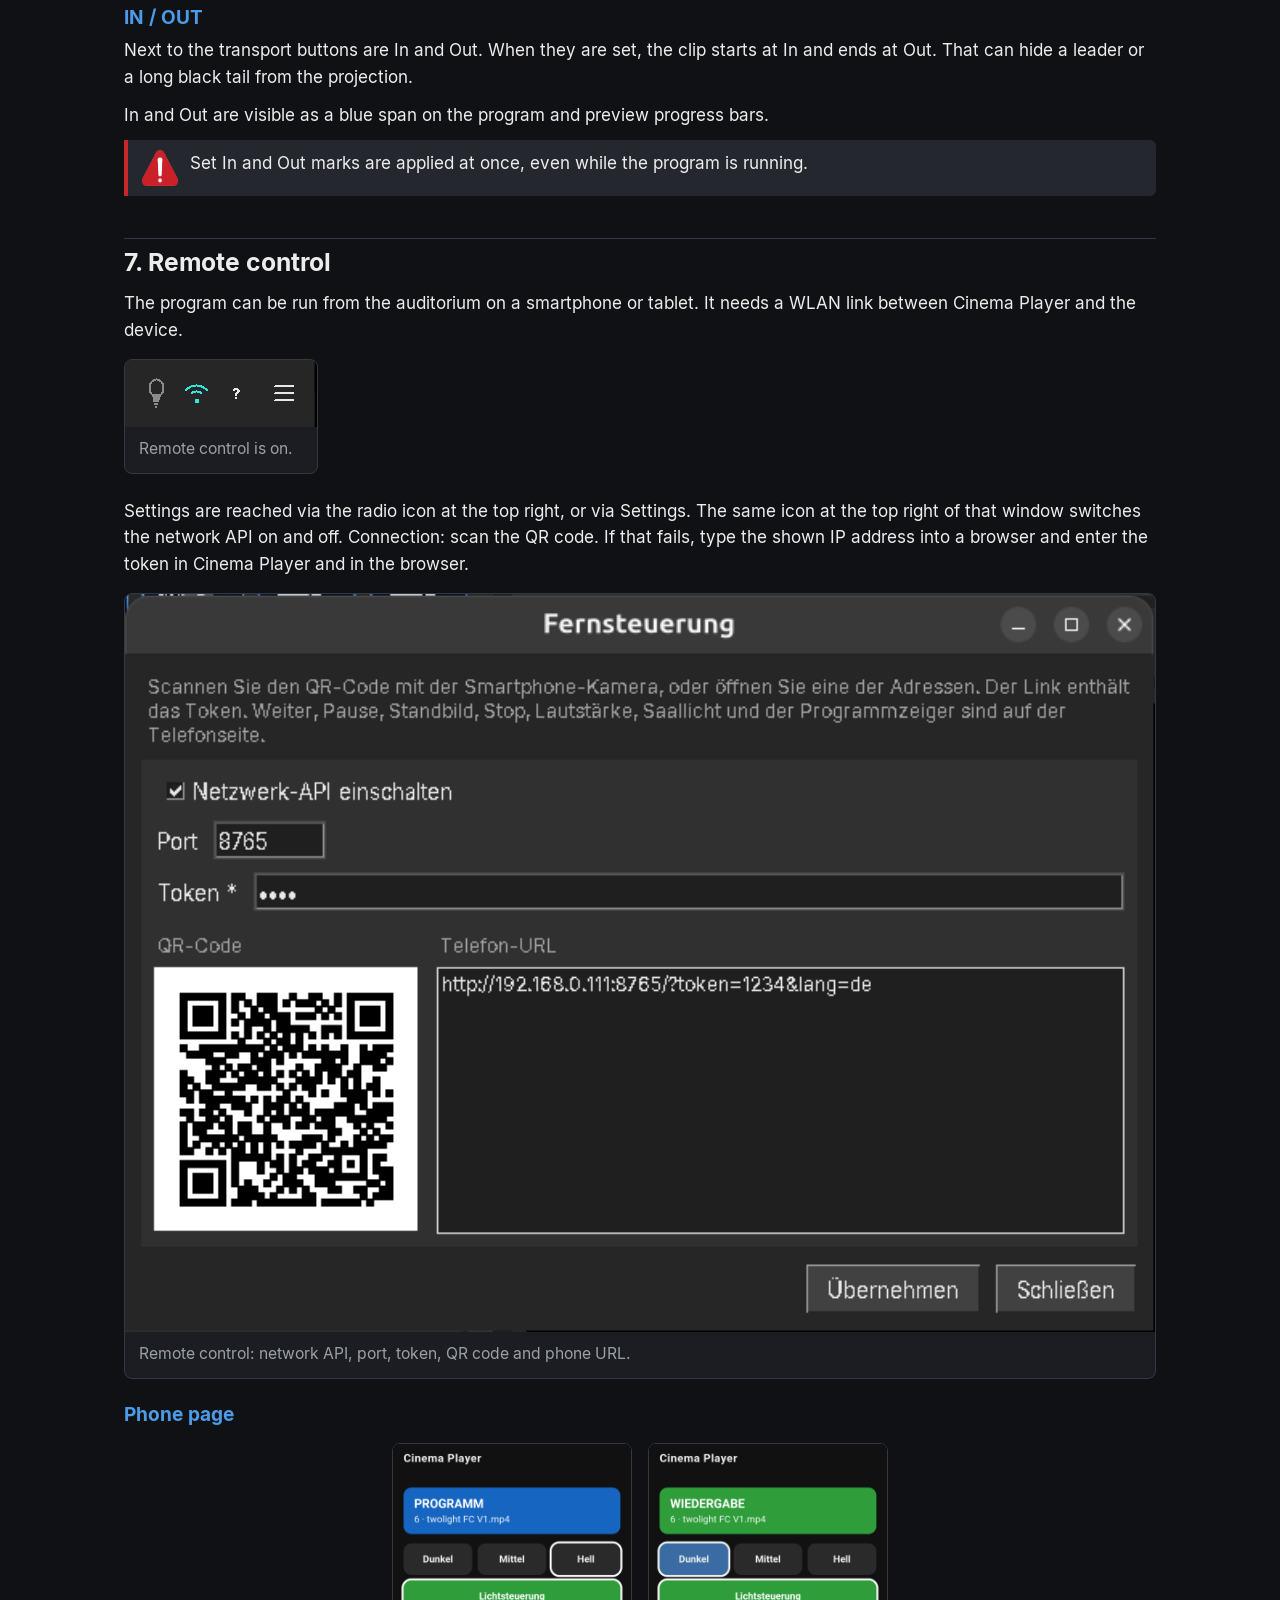
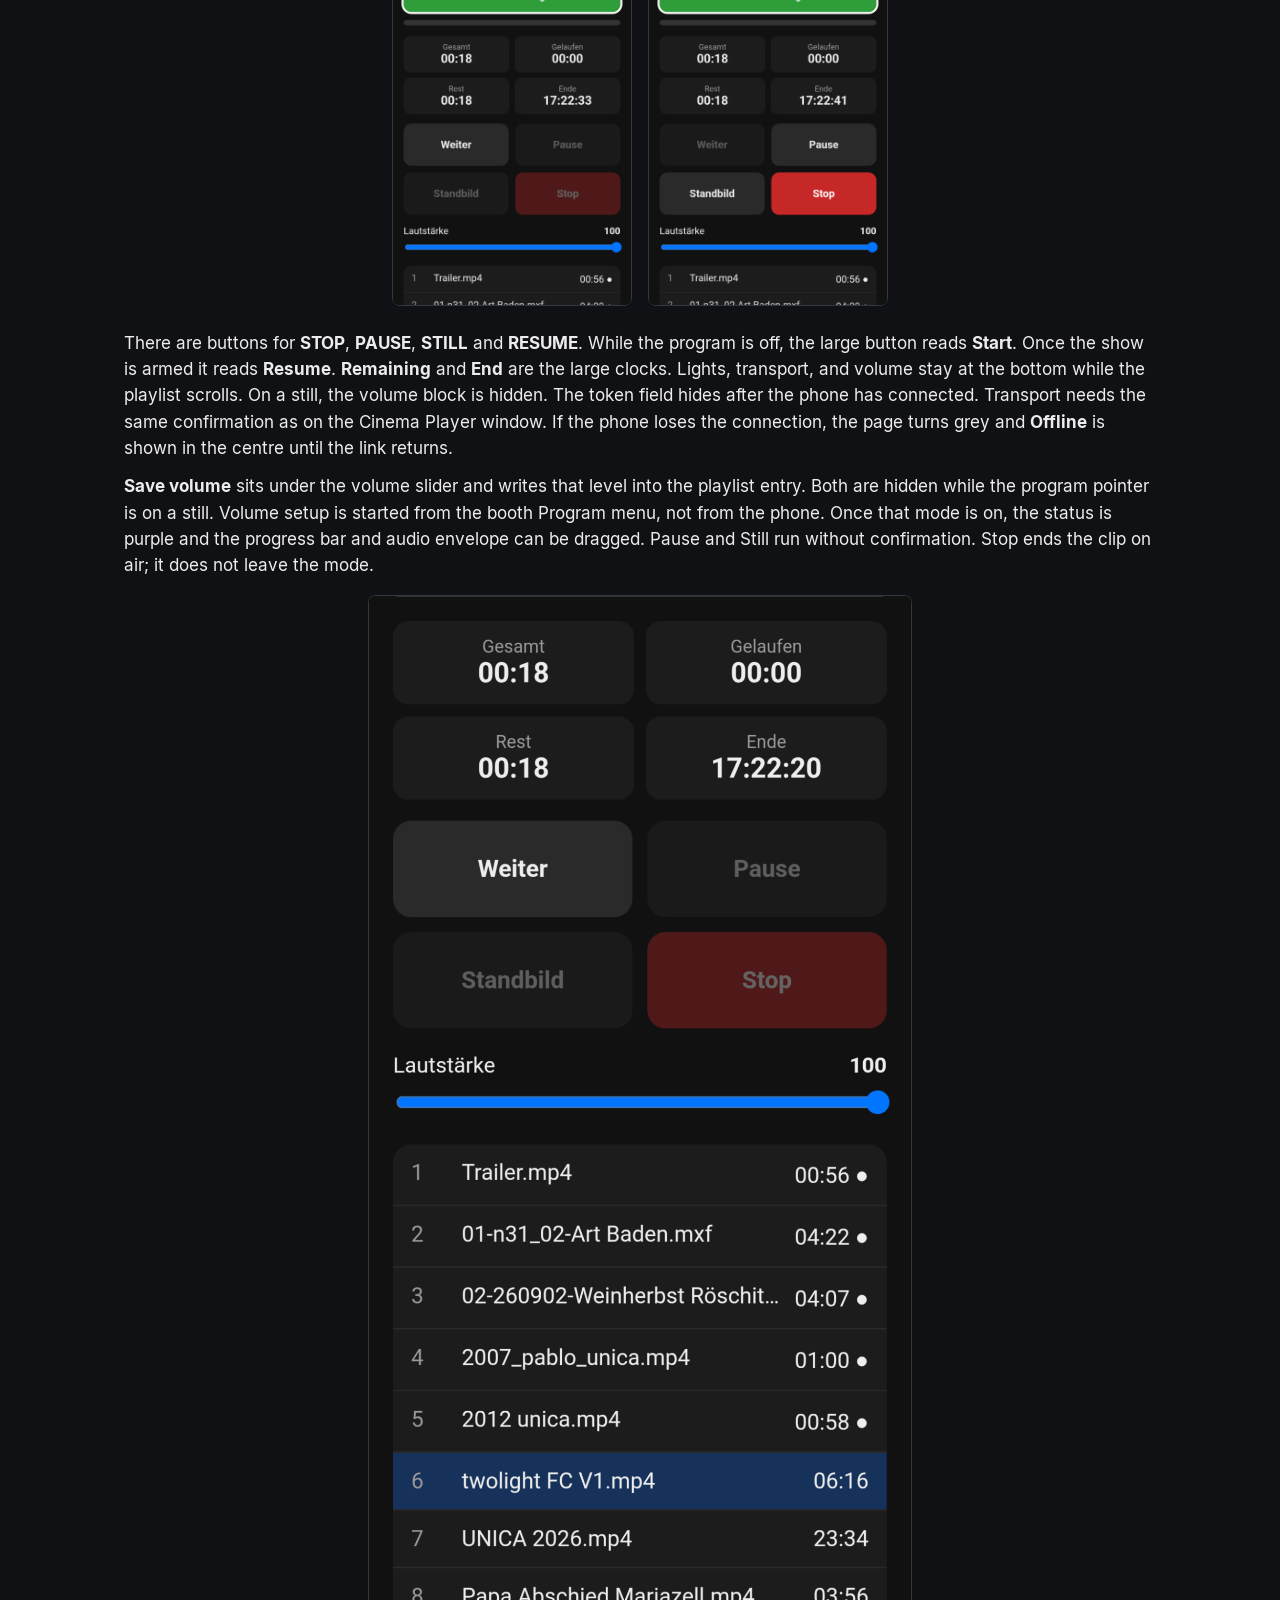
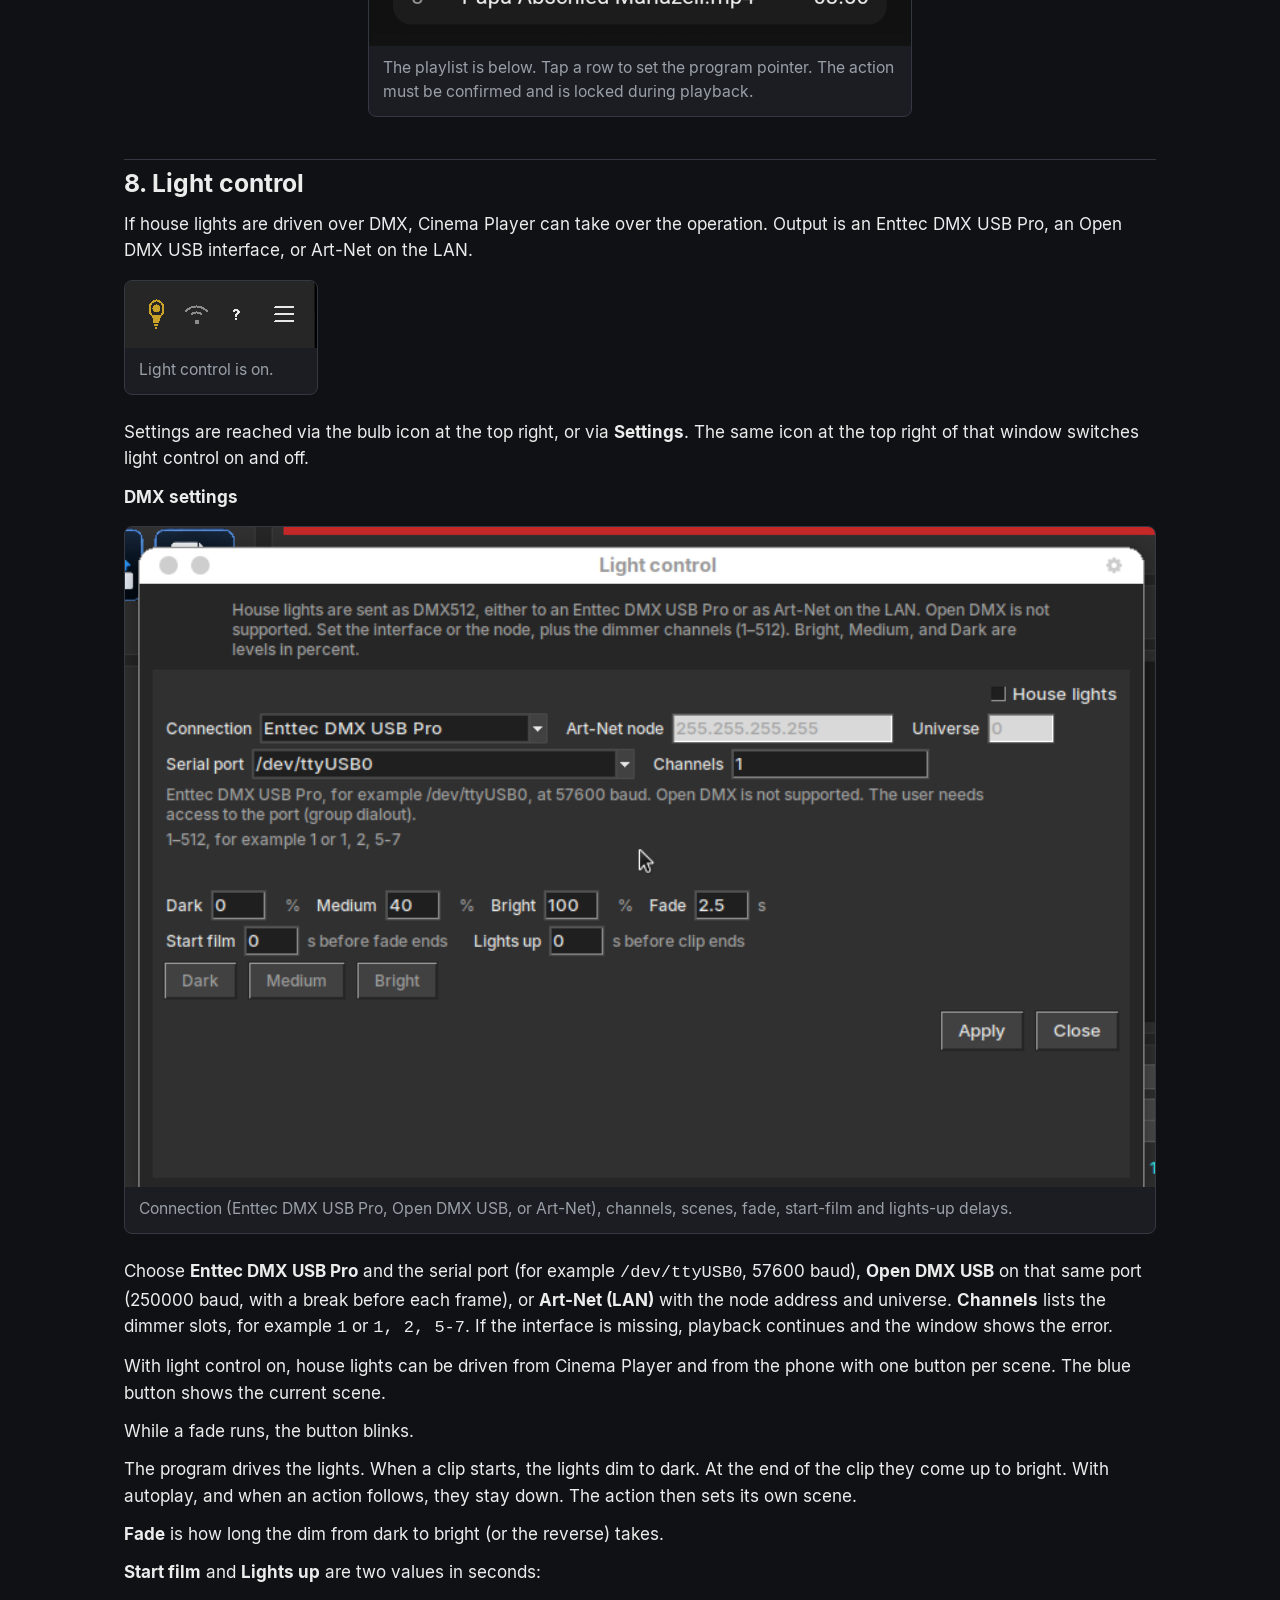
==== commit a1aa0e83: "Update icons and enhance tooltip functionality; improve manual descriptions for action settings and " ====
--- a/manual/index.html
+++ b/manual/index.html
@@ -135,8 +135,8 @@
     <p data-lang="de">Beim Import von Medien öffnet sich die Auswahl der <strong>Medienverzeichnisse</strong>, die einen schnellen Zugang zu den wichtigen Speicherorten ermöglichen.</p>
     <p data-lang="en">You can import single files or whole folders.</p>
     <p data-lang="de">Es lassen sich einzelne Dateien oder ganze Verzeichnisse in die Playlist importieren.</p>
-    <p data-lang="en"><strong>Insert action</strong>, next to import, adds a dimmer scene or pause mode. The row appears in the playlist. The program pointer cannot stay on it: the cue runs, then the pointer moves to the following entry. Pause mode plays the break medium until Resume.</p>
-    <p data-lang="de"><strong>Aktion einfügen</strong> steht neben dem Medienimport. Damit wird eine Lichtszene oder der Pausenmodus in die Playlist gesetzt. Der Programmzeiger kann auf diesem Eintrag nicht stehen: die Aktion wird ausgeführt, danach springt der Zeiger auf den folgenden Eintrag. Im Pausenmodus läuft das Pausenmedium, bis <strong>Weiter</strong> gedrückt wird.</p>
+    <p data-lang="en"><strong>Insert action</strong>, next to import, adds a dimmer scene or pause mode. The row names the dimmer scene, and the same name sits on the line under the title and in the notes column. A click does not open the action in the preview. The context menu has <strong>Settings</strong>, which opens the light control for a dimmer scene and the break-media window for pause mode, and <strong>Delete entry</strong>. The program pointer cannot stay on the row: the cue runs, then the pointer moves to the following entry. Pause mode plays the break medium until Resume.</p>
+    <p data-lang="de"><strong>Aktion einfügen</strong> steht neben dem Medienimport. Damit wird eine Lichtszene oder der Pausenmodus in die Playlist gesetzt. Der Eintrag nennt die Lichtszene, dieselbe steht in der Zeile darunter und in den Hinweisen. Ein Klick öffnet die Aktion nicht in der Vorschau. Im Kontextmenü stehen <strong>Einstellungen</strong>, das bei einer Lichtszene die Lichtsteuerung und beim Pausenmodus das Pausenmedium öffnet, und <strong>Eintrag löschen</strong>. Der Programmzeiger kann auf diesem Eintrag nicht stehen: die Aktion wird ausgeführt, danach springt der Zeiger auf den folgenden Eintrag. Im Pausenmodus läuft das Pausenmedium, bis <strong>Weiter</strong> gedrückt wird.</p>
     <p data-lang="en">Under <em>Settings → Playlist</em> there are two options:</p>
     <p data-lang="de">In den Einstellungen finden sich unter <em>Einstellungen → Playlist</em> zwei Optionen.</p>
     <ul>
@@ -157,8 +157,8 @@
       <figcaption data-lang="en">Each row shows the file name and the main metadata. A red value conflicts with the projector.</figcaption>
       <figcaption data-lang="de">Jeder Medieneintrag zeigt den Dateinamen und die wichtigsten Metadaten. Ist ein Wert rot, gibt es einen Konflikt mit den Möglichkeiten des Beamers.</figcaption>
     </figure>
-    <p data-lang="en">An arrow on the left marks the program pointer — that entry plays next. With the program started the row is filled blue. While the clip is on air it is green. A still has a small picture icon in front of the file name. An action has a small lightning icon there.</p>
-    <p data-lang="de">Ein Pfeil links vom Eintrag markiert den Programmzeiger. Dieser Eintrag wird als nächstes gespielt. Bei gestartetem Programm ist dieser Eintrag blau hinterlegt. Läuft der Film, ist er grün gekennzeichnet. Ein Standbild hat vor dem Dateinamen ein kleines Bild-Icon. Eine Aktion hat dort ein kleines Blitz-Icon.</p>
+    <p data-lang="en">An arrow on the left marks the program pointer — that entry plays next. With the program started the row is filled blue. While the clip is on air it is green. A still has a small picture icon in front of the file name. An action has a small lightning icon there. Stills and actions use a slightly lighter grey background.</p>
+    <p data-lang="de">Ein Pfeil links vom Eintrag markiert den Programmzeiger. Dieser Eintrag wird als nächstes gespielt. Bei gestartetem Programm ist dieser Eintrag blau hinterlegt. Läuft der Film, ist er grün gekennzeichnet. Ein Standbild hat vor dem Dateinamen ein kleines Bild-Icon. Eine Aktion hat dort ein kleines Blitz-Icon. Standbilder und Aktionen haben einen etwas helleren grauen Hintergrund.</p>
     <p data-lang="en">The entry loaded in the <em>preview window</em> has a yellow border.</p>
     <p data-lang="de">Der Eintrag, der im <em>Vorschaufenster</em> geladen ist, wird gelb umrandet dargestellt.</p>
 
@@ -171,8 +171,8 @@
       <li data-lang="de">Dateiname, darunter der Ordner — oder der Name des Medienverzeichnisses, wenn einer vergeben ist</li>
       <li data-lang="en">Duration</li>
       <li data-lang="de">Laufzeit</li>
-      <li data-lang="en">Resolution — frame rate / aspect ratio / pixel aspect / colourspace</li>
-      <li data-lang="de">Auflösung — Bildrate / Seitenverhältnis / Pixel-Seitenverhältnis / Farbraum</li>
+      <li data-lang="en">Resolution — frame rate / aspect ratio / pixel aspect / colourspace. Duration, frame rate, format, and pixel aspect sit on the first line. Colour, volume, loudness, and notes sit on the second, so a narrow list still shows every value.</li>
+      <li data-lang="de">Auflösung — Bildrate / Seitenverhältnis / Pixel-Seitenverhältnis / Farbraum. Dauer, Bildrate, Format und Pixel-Seitenverhältnis stehen in der ersten Zeile. Farbe, Lautstärke, Loudness und Hinweise stehen in der zweiten, damit eine schmale Liste jeden Wert zeigt.</li>
     </ul>
 
     <h3>
@@ -213,8 +213,8 @@
       <span data-lang="en">Set program pointer</span>
       <span data-lang="de">Programmzeiger setzen</span>
     </h3>
-    <p data-lang="en">After a clip ends, the pointer moves on by itself. This command sets it by hand. It is disabled during playback.</p>
-    <p data-lang="de">Der Zeiger, welcher Film als nächstes gespielt wird, springt nach dem Ende eines Films automatisch weiter. Mit dieser Funktion kann der Zeiger händisch gesetzt werden. Die Option ist während der Wiedergabe deaktiviert.</p>
+    <p data-lang="en">After a clip ends, the pointer moves on by itself. This command sets it by hand. It is disabled during playback. An action row does not offer it.</p>
+    <p data-lang="de">Der Zeiger, welcher Film als nächstes gespielt wird, springt nach dem Ende eines Films automatisch weiter. Mit dieser Funktion kann der Zeiger händisch gesetzt werden. Die Option ist während der Wiedergabe deaktiviert. Bei einer Aktion gibt es sie nicht.</p>
 
     <h3>
       <span data-lang="en">Autoplay</span>
@@ -305,10 +305,10 @@
     <p data-lang="de">Ein Leerlaufmedium ist ein Film oder Standbild, das statt des Schwarzbildes gezeigt wird. Filme werden dabei in einer Endlosschleife gespielt.</p>
     <p data-lang="en"><strong>Resume</strong> starts the next clip and ends the idle picture.</p>
     <p data-lang="de">Wird der nächste Film mit <strong>WEITER</strong> gestartet, beendet dies die Anzeige des Leerlaufmediums.</p>
-    <p data-lang="en">Choose the file under <em>Settings → Program → Idle media</em>. There you can also set seconds of black between idle media and the start of a clip, and between the end of a clip and idle media again, and pick the dimmer scene.</p>
-    <p data-lang="de">Das Leerlaufmedium kann in den Einstellungen unter <em>Einstellungen → Programm → Leerlaufmedium</em> ausgewählt werden. Dort kann auch eine Zeit gewählt werden, in der zwischen dem Leerlaufmedium und dem Filmbeginn beziehungsweise dem Filmende und der erneuten Anzeige des Leerlaufmediums ein schwarzes Bild gezeigt wird, sowie die Lichtszene.</p>
-    <p data-lang="en">If a file is set, its label and name appear under the program title, on the right. Idle media turns green while it is on screen. Break media sits beside it and turns the pause colour while it is on screen.</p>
-    <p data-lang="de">Ist ein Medium ausgewählt, stehen Bezeichnung und Name rechts unter dem Filmtitel. Das Leerlaufmedium leuchtet grün, solange es läuft. Das Pausenmedium steht daneben und leuchtet in der Pausenfarbe, solange es gezeigt wird.</p>
+    <p data-lang="en"><em>Settings → Program → Idle media</em> opens a window. The idle icon under the program title opens the same window. There you choose the file, set seconds of black between idle media and a clip, and pick the dimmer scene.</p>
+    <p data-lang="de"><em>Einstellungen → Programm → Leerlaufmedium</em> öffnet ein Fenster. Dasselbe Fenster öffnet das Leerlauf-Icon unter dem Filmtitel. Dort wird die Datei gewählt, die Schwarzpause zwischen Leerlaufmedium und Film eingestellt und die Lichtszene bestimmt.</p>
+    <p data-lang="en">The icons stay under the program title even when no file is chosen. A chosen file name sits beside its icon. The idle icon is a loop, the break icon is a pause mark. Idle media turns green while it is on screen. Break media sits beside it and turns the pause colour while it is on screen. The icon and the file name open that medium’s settings window.</p>
+    <p data-lang="de">Die Icons bleiben unter dem Filmtitel stehen, auch wenn keine Datei gewählt ist. Ein gewählter Dateiname steht neben seinem Icon. Das Leerlauf-Icon ist eine Schleife, das Pausen-Icon ein Pause-Zeichen. Das Leerlaufmedium leuchtet grün, solange es läuft. Das Pausenmedium steht daneben und leuchtet in der Pausenfarbe, solange es gezeigt wird. Icon und Dateiname öffnen das Einstellungsfenster dieses Mediums.</p>
     <p data-lang="en"><strong>Default.</strong> Settings can turn on <strong>Use default Idle Media</strong>. Then the file in the <code>media/idle</code> folder is used.</p>
     <p data-lang="de"><strong>Standard.</strong> In den Einstellungen kann das <strong>Standard-Leerlaufmedium</strong> eingeschaltet werden. In dem Fall wird die Datei, die im Verzeichnis <code>media/idle</code> abgelegt ist, als Leerlaufmedium verwendet.</p>
 
@@ -318,8 +318,8 @@
     </h3>
     <p data-lang="en"><strong>Pause</strong> while no film is rolling enters the <span class="badge">PAUSE</span> mode. The break medium plays in a loop and the break dimmer scene is used. Both default to bright. Pause again leaves the mode. <strong>Start</strong> or <strong>Resume</strong> leaves it and continues the show. Pause while a film is on air still blacks out that film.</p>
     <p data-lang="de">Die <strong>Pause</strong>-Taste öffnet den Modus <span class="badge">PAUSE</span>, solange kein Film läuft. Das Pausenmedium läuft in einer Schleife, und es gilt die Pausen-Lichtszene. Beides ist voreingestellt hell. Ein weiteres Drücken der Pause-Taste verlässt den Modus. <strong>Start</strong> oder <strong>Weiter</strong> verlassen ihn und führen den Ablauf fort. Läuft ein Film, schaltet Pause die Ausgabe weiterhin schwarz.</p>
-    <p data-lang="en">Choose the file under <em>Settings → Program → Break media</em>, the same way as idle media. <strong>Use default Break Media</strong> uses the file in <code>media/break</code>. The dimmer scene sits in that menu.</p>
-    <p data-lang="de">Die Datei liegt unter <em>Einstellungen → Programm → Pausenmedium</em>, auf dieselbe Weise wie das Leerlaufmedium. <strong>Standard-Pausenmedium verwenden</strong> nimmt die Datei aus <code>media/break</code>. Die Lichtszene steht in diesem Menü.</p>
+    <p data-lang="en"><em>Settings → Program → Break media</em> opens its own window, as does the break icon. <strong>Use default Break Media</strong> uses the file in <code>media/break</code>. The dimmer scene is chosen in that window.</p>
+    <p data-lang="de"><em>Einstellungen → Programm → Pausenmedium</em> öffnet ein eigenes Fenster, ebenso das Pausen-Icon. <strong>Standard-Pausenmedium verwenden</strong> nimmt die Datei aus <code>media/break</code>. Die Lichtszene wird in diesem Fenster gewählt.</p>
 
     <h3>
       <span data-lang="en">Stop and playback</span>
@@ -607,8 +607,8 @@
     <figure class="snip">
       <img src="images/guide/menu-program.png" alt="Program submenu">
     </figure>
-    <p data-lang="en"><strong>Idle media</strong> is the first item. Inside it, <strong>Use default Idle Media</strong> uses the file in the <code>media/idle</code> folder. <strong>Break media</strong> follows, and inside it <strong>Use default Break Media</strong> uses the file in <code>media/break</code>. Each of those menus also holds a dimmer scene; both default to bright. <strong>Settings warning</strong> sits below a line. <strong>Set volume</strong> is last and is disabled only while a clip is rolling. It starts the program if needed and lights the status purple, as in calibration. The current playlist stays. Clips run with the normal transport, and the program progress bar and audio envelope can be scrubbed at any time, not only in Still. Stop, Pause and Still do not ask for confirmation. <strong>Save volume</strong> stays next to the program volume slider and writes that level into the playlist entry, the same way as in the preview. The phone always shows <strong>Save volume</strong> under its slider. In this mode it can also scrub on the bar or envelope. Stop on the phone ends the clip on air and does not leave the mode.</p>
-    <p data-lang="de"><strong>Leerlaufmedium</strong> steht an erster Stelle. In diesem Menü schaltet <strong>Standard-Leerlaufmedium verwenden</strong> die Datei aus dem Verzeichnis <code>media/idle</code> ein. Danach folgt <strong>Pausenmedium</strong>; darin schaltet <strong>Standard-Pausenmedium verwenden</strong> die Datei aus <code>media/break</code> ein. In beiden Menüs gibt es eine Lichtszene, voreingestellt hell. <strong>Einstellungswarnung</strong> steht unter einer Linie. <strong>Lautstärke einstellen</strong> steht ganz unten und ist nur gesperrt, solange ein Film läuft. Der Punkt startet das Programm, falls nötig, und leuchtet den Status lila aus, wie bei der Kalibrierung. Die aktuelle Playlist bleibt. Die Filme laufen mit der normalen Ablaufsteuerung, und Fortschrittsbalken und Audio-Hüllkurve im Programm lassen sich jederzeit verschieben, nicht nur im Still. Stop, Pause und Still fragen nicht nach einer Bestätigung. <strong>Lautstärke speichern</strong> steht immer neben dem Lautstärkeregler im Programm und schreibt den Pegel in den Playlist-Eintrag, genau wie in der Vorschau. Auf der Fernsteuerung steht <strong>Lautstärke speichern</strong> immer unter dem Regler. In diesem Modus lassen sich dort auch Balken und Hüllkurve verschieben. Stop auf dem Telefon beendet den laufenden Clip und verlässt den Modus nicht.</p>
+    <p data-lang="en"><strong>Idle media</strong> is the first item and opens its settings window. <strong>Use default Idle Media</strong> there uses the file in the <code>media/idle</code> folder. <strong>Break media</strong> follows and opens its own window, where <strong>Use default Break Media</strong> uses the file in <code>media/break</code>. Each window also holds a dimmer scene; both default to bright. <strong>Settings warning</strong> sits below a line. <strong>Set volume</strong> is last and is disabled only while a clip is rolling. It starts the program if needed and lights the status purple, as in calibration. The current playlist stays. Clips run with the normal transport, and the program progress bar and audio envelope can be scrubbed at any time, not only in Still. Stop, Pause and Still do not ask for confirmation. <strong>Save volume</strong> stays next to the program volume slider and writes that level into the playlist entry, the same way as in the preview. The phone always shows <strong>Save volume</strong> under its slider. In this mode it can also scrub on the bar or envelope. Stop on the phone ends the clip on air and does not leave the mode.</p>
+    <p data-lang="de"><strong>Leerlaufmedium</strong> steht an erster Stelle und öffnet sein Einstellungsfenster. Dort schaltet <strong>Standard-Leerlaufmedium verwenden</strong> die Datei aus dem Verzeichnis <code>media/idle</code> ein. Danach folgt <strong>Pausenmedium</strong> und öffnet ein eigenes Fenster; darin schaltet <strong>Standard-Pausenmedium verwenden</strong> die Datei aus <code>media/break</code> ein. In beiden Fenstern gibt es eine Lichtszene, voreingestellt hell. <strong>Einstellungswarnung</strong> steht unter einer Linie. <strong>Lautstärke einstellen</strong> steht ganz unten und ist nur gesperrt, solange ein Film läuft. Der Punkt startet das Programm, falls nötig, und leuchtet den Status lila aus, wie bei der Kalibrierung. Die aktuelle Playlist bleibt. Die Filme laufen mit der normalen Ablaufsteuerung, und Fortschrittsbalken und Audio-Hüllkurve im Programm lassen sich jederzeit verschieben, nicht nur im Still. Stop, Pause und Still fragen nicht nach einer Bestätigung. <strong>Lautstärke speichern</strong> steht immer neben dem Lautstärkeregler im Programm und schreibt den Pegel in den Playlist-Eintrag, genau wie in der Vorschau. Auf der Fernsteuerung steht <strong>Lautstärke speichern</strong> immer unter dem Regler. In diesem Modus lassen sich dort auch Balken und Hüllkurve verschieben. Stop auf dem Telefon beendet den laufenden Clip und verlässt den Modus nicht.</p>
 
     <h3>
       <span data-lang="en">Playlist</span>
